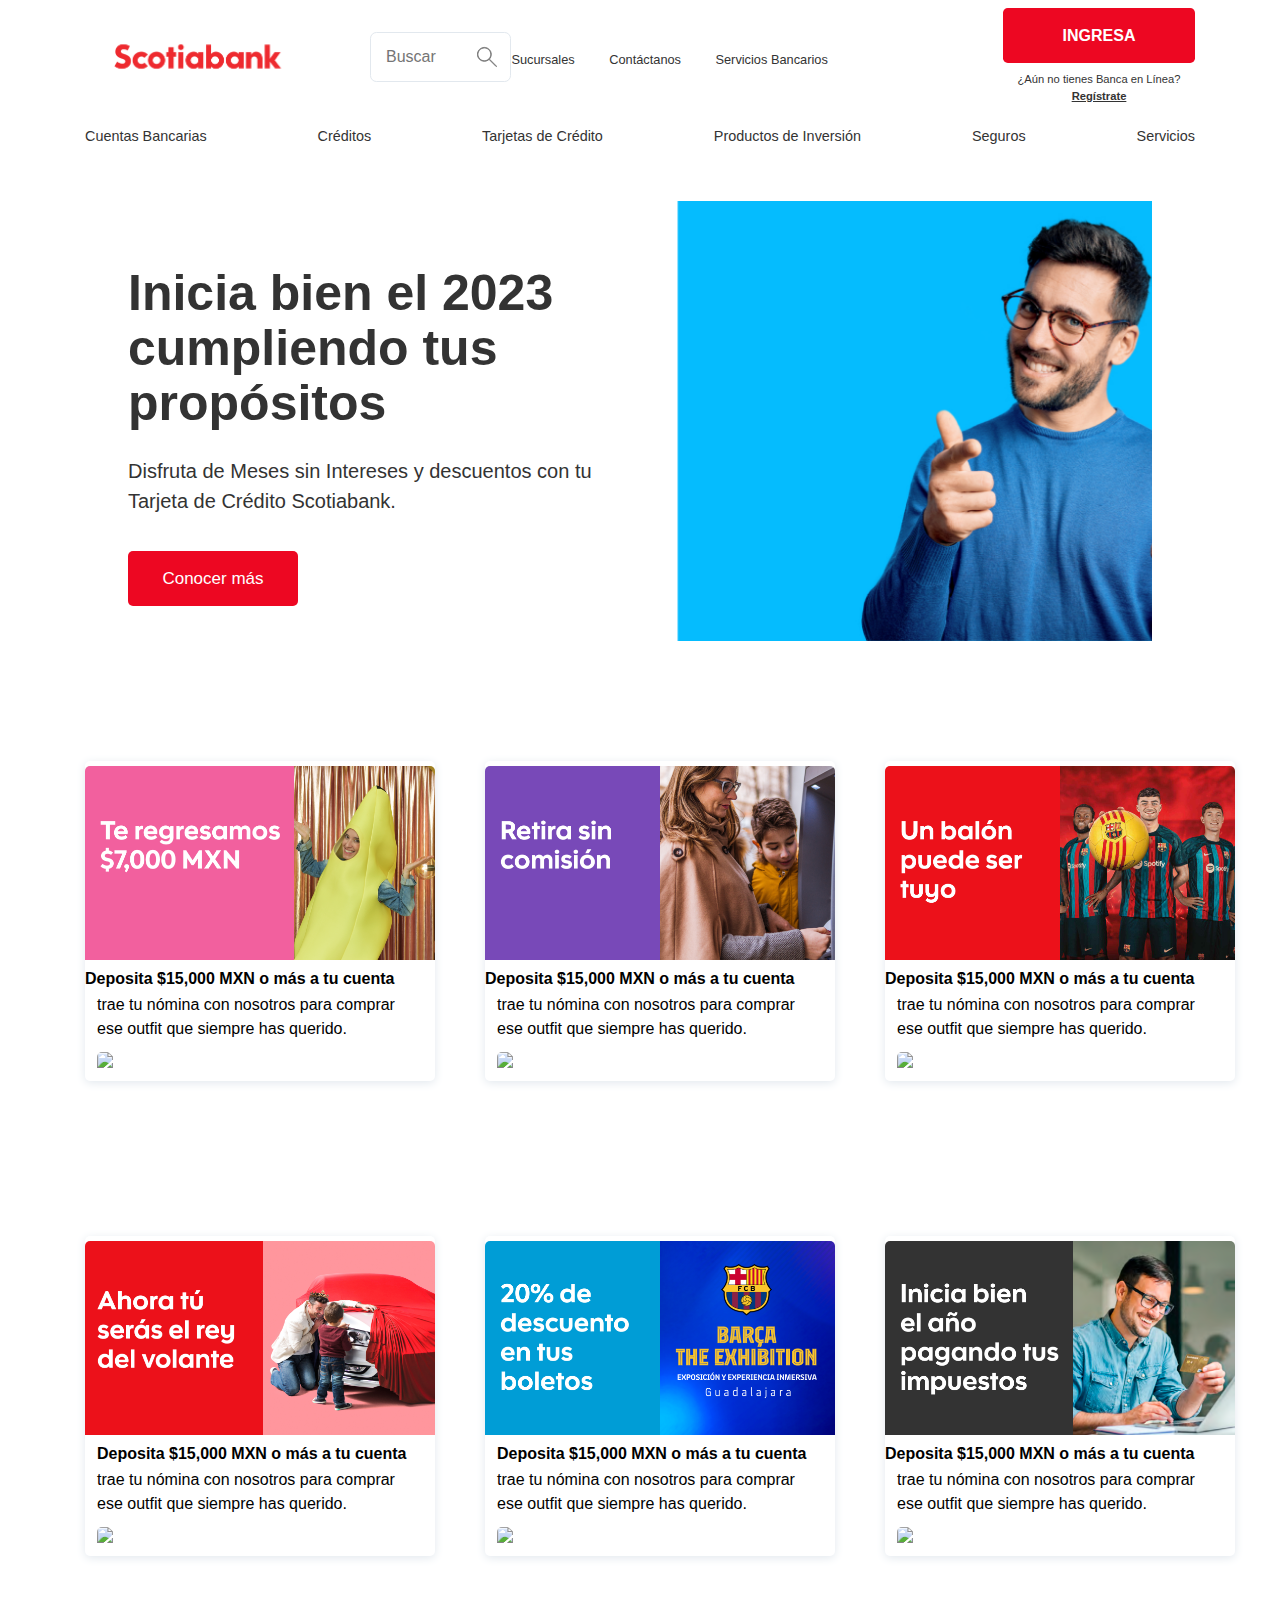
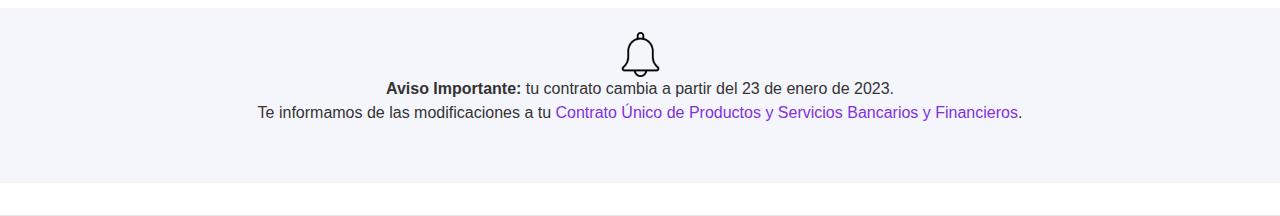
==== index.html @ 81be16b5 "Add files via upload" ====
﻿<!DOCTYPE html>
<html lang="en">
<head>
    <meta charset="UTF-8">
    <meta http-equiv="X-UA-Compatible" content="IE=edge">
    <meta name="viewport" content="width=device-width, initial-scale=1.0">
    <link id="css" rel="stylesheet" href="./Desktop.css">
    <title>Scotiabank Mexico</title>
</head>

<script>
    if (screen.width < 500) {
        document.write('<link rel="stylesheet" href="./mobile.css">');
        document.getElementById("css").remove();
    }

</script>

<body>
    <div id="logoHeader">
        <div class="col">
            <a id="siteLogo" href="/" target="_self">
                <img class="visible-desktop" src="../logo.png" alt="">
                <img class="visible-mobile" src="../logo.png" alt="">
            </a>
            <div class="searchForm visible-desktop">
    
    <input name="" type="text" id="ServiceMenu1_txtSearchQuery" class="txtSearchQuery clear-on-focus" maxlength="100"  placeholder="Buscar">
    <input type="image" id="websiteSearch" class="imgSearchSubmit" src="../Icon_Search.svg" alt="Search">
                <!-- /SERVICE MENU -->
            </div>
            
                    <div class="headerCta visible-desktop">
                
                    <a id="rptDesktopeHeaderCTA_lnkCTA_0" class="headerCta-link" href="https://www.scotiabank.com.mx/sucursales-cajeros.aspx" target="_self"><i id="rptDesktopeHeaderCTA_icoCTA_0" class="icon-Icon_LocationPin"></i>
                        <span>Sucursales</span>
                    </a>
                
                    <a id="rptDesktopeHeaderCTA_lnkCTA_1" class="headerCta-link" href="https://www.scotiabank.com.mx/contacto.aspx" target="_self"><i id="rptDesktopeHeaderCTA_icoCTA_1" class="icon-Icon_OldPhone"></i>
                        <span>Contáctanos</span>
                    </a>
                
                    <a id="rptDesktopeHeaderCTA_lnkCTA_2" class="headerCta-link" href="https://www.scotiabank.com.mx/servicios-bancarios.aspx" target="_self"><i id="rptDesktopeHeaderCTA_icoCTA_2" class="icon-Icon_Info1"></i>
                        <span>Servicios Bancarios</span>
                    </a>
                
                    </div>
                
    
            <div id="newSignIn">
                <div id="pnlOnlineBanking">
    
                    <div class="newSignIn-dropDown">
                        <a style="text-decoration: none; cursor:pointer;" href="./page2.html"><button type="button" style="cursor:pointer;" id="lblSignInButtonWrapper" class="newSignIn-link" style="background-color: #ed0722;" data-analytics="btn-sign-in">
                            <i class="icon-Icon_SignInLock"></i>
                            <span class="newSignIn-text">INGRESA</span>
                        </button></a>
                        <div id="divDropDownDesktop">
                            <ul class="newSignIn-dropDownList" style="background-color: #ed0722;">
                                
                                        <li class="newSignIn-dropDownListItem">
                                            <a class="newSignIn-dropDownListLink" href="https://scotiaweb.scotiabank.com.mx/auth/signin/form">ScotiaWeb</a>
                                        </li>
                                    
                                        <li class="newSignIn-dropDownListItem">
                                            <a class="newSignIn-dropDownListLink" href="https://www.scotiabank.com.mx/link/cargando-scotia-en-linea.aspx">Scotia en Línea</a>
                                        </li>
                                    
                                        <li class="newSignIn-dropDownListItem">
                                            <a class="newSignIn-dropDownListLink" href="https://www.scotiainlatrade.com/servlets/Scotiatrade/inlatrade/scotiatradeDB.htm">ScotiaTrade</a>
                                        </li>
                                    
                                        <li class="newSignIn-dropDownListItem">
                                            <a class="newSignIn-dropDownListLink" href="https://www.cobranzaempresarialdigital.scotiabank.com.mx/">CoDi® Empresas y Gobierno</a>
                                        </li>
                                    
                                        <li class="newSignIn-dropDownListItem">
                                            <a class="newSignIn-dropDownListLink" href="https://www.scotiabank.com.mx/servicios-bancarios/herramientas-bancarias.aspx">Más opciones</a>
                                        </li>
                                    
                            </ul>
                        </div>
    
                        <div id="divDropDownMobile" style="display: none;">
                            <ul class="newSignIn-dropDownList" style="background-color: #ed0722;">
                                
                                        <li class="newSignIn-dropDownListItem">
                                            <a class="newSignIn-dropDownListLink" href="https://scotiaweb.scotiabank.com.mx/auth/signin/form">ScotiaWeb</a>
                                        </li>
                                    
                                        <li class="newSignIn-dropDownListItem">
                                            <a class="newSignIn-dropDownListLink" href="https://www.scotiabank.com.mx/link/cargando-scotia-en-linea.aspx">Scotia en Línea</a>
                                        </li>
                                    
                                        <li class="newSignIn-dropDownListItem">
                                            <a class="newSignIn-dropDownListLink" href="https://www.scotiainlatrade.com/servlets/Scotiatrade/inlatrade/scotiatradeDB.htm">ScotiaTrade</a>
                                        </li>
                                    
                                        <li class="newSignIn-dropDownListItem">
                                            <a class="newSignIn-dropDownListLink" href="https://www.cobranzaempresarialdigital.scotiabank.com.mx/">CoDi® Empresas y Gobierno</a>
                                        </li>
                                    
                                        <li class="newSignIn-dropDownListItem">
                                            <a class="newSignIn-dropDownListLink" href="https://www.scotiabank.com.mx/servicios-bancarios/herramientas-bancarias.aspx">Más opciones</a>
                                        </li>
                                    
                            </ul>
                        </div>
    
                    </div>
                    <div class="newSignIn-activate">
                        <span>¿Aún no tienes Banca en Línea?<br></span><a href="https://scotiaweb.scotiabank.com.mx/user-enrollment/" target="_self">Regístrate</a>
                    </div>
                
              </div>
            </div>
        </div>
    </div>
   <div style="position: inherit;" id="submenu">

   </div>
   <div id="slider">

   </div>
   <div class="post" >
    <div class="cont">
        <a class="TContent" id="banner_4" href="" target="_self"> <span class="arte" ><img src="./post1.png" alt=""></span> <span class="palabras" > <strong>Deposita $15,000 MXN o más a tu cuenta</strong>  <p class="palabras" > trae tu nómina con nosotros para comprar ese outfit que siempre has querido.</p><!-- Consulta condiciones --> </span> <img src="https://scotiabankfiles.azureedge.net/scotia-bank-mexico/arrow_r.svg" class="ArrowTile"></a>
    </div>
    <div class="cont">
        <a class="TContent" id="banner_4" href="" target="_self"> <span class="arte" ><img src="./post2.png" alt=""></span> <span class="palabras" > <strong>Deposita $15,000 MXN o más a tu cuenta</strong>  <p class="palabras" > trae tu nómina con nosotros para comprar ese outfit que siempre has querido.</p><!-- Consulta condiciones --> </span> <img src="https://scotiabankfiles.azureedge.net/scotia-bank-mexico/arrow_r.svg" class="ArrowTile"></a>
    </div>
    <div class="cont">
        <a class="TContent" id="banner_4" href="" target="_self"> <span class="arte" ><img src="./post3.png" alt=""></span> <span class="palabras" > <strong>Deposita $15,000 MXN o más a tu cuenta</strong>  <p class="palabras" > trae tu nómina con nosotros para comprar ese outfit que siempre has querido.</p><!-- Consulta condiciones --> </span> <img src="https://scotiabankfiles.azureedge.net/scotia-bank-mexico/arrow_r.svg" class="ArrowTile"></a>
    </div>
    <div class="cont">
        <a class="TContent" id="banner_4" href="" target="_self"> <span class="arte" ><img src="./post4.png" alt=""></span><span class="palabras" > <strong>Deposita $15,000 MXN o más a tu cuenta</strong>  <p class="palabras" > trae tu nómina con nosotros para comprar ese outfit que siempre has querido.</p><!-- Consulta condiciones --> </span> <img src="https://scotiabankfiles.azureedge.net/scotia-bank-mexico/arrow_r.svg" class="ArrowTile"></a>
    </div>
    <div class="cont">
        <a class="TContent" id="banner_4" href="" target="_self"> <span class="arte" ><img src="./post5.png" alt=""></span><span class="palabras" > <strong>Deposita $15,000 MXN o más a tu cuenta</strong>  <p class="palabras" > trae tu nómina con nosotros para comprar ese outfit que siempre has querido.</p><!-- Consulta condiciones --> </span> <img src="https://scotiabankfiles.azureedge.net/scotia-bank-mexico/arrow_r.svg" class="ArrowTile"></a>
    </div>
    <div class="cont">
        <a class="TContent" id="banner_4" href="" target="_self"> <span class="arte" ><img src="./post6.png" alt=""></span> 
            <span class="palabras" > <strong>Deposita $15,000 MXN o más a tu cuenta</strong>  <p class="palabras" > trae tu nómina con nosotros para comprar ese outfit que siempre has querido.</p><!-- Consulta condiciones --> </span> <img src="https://scotiabankfiles.azureedge.net/scotia-bank-mexico/arrow_r.svg" class="ArrowTile"></a>
    </div>
   </div>

   <div id="aviso">

   </div>

   <div id="footer">

   </div>

    <script>

        var menu = document.querySelector('#submenu');
        menu.innerHTML = '<object style="width: 100%; height: 80px;" type="text/html" data="./components/submenu.html" ></object>';

        var slider = document.querySelector('#slider');
        slider.innerHTML = '<object style="width: 100%; height: 500px; " type="text/html" data="./components/slider.html" ></object>';

        var aviso = document.querySelector('#aviso');
        aviso.innerHTML = '<object style="width: 100%; height: 200px;" type="text/html" data="./components/aviso.html" ></object>';

        var footer = document.querySelector('#footer');
        footer.innerHTML = '<object style="width: 100%; height: 300px;position:fixed;" type="text/html" data="./components/footer.html" ></object>';

    </script>

</body>
</html>
---- Desktop.css ----
/* Red */
/* Dark Grey */
/* Medium Grey */
/* Violet */
/* Green */
/* Fuschia */
/* Blue */
/* Darker Red */
/* Light Grey */
/* Light Blue-Grey */
/* Off White */
/* Off White (Cool) */
/* Dark Grey */
@font-face {
    font-family: 'Frutiger';
    src: url('/Common/Fonts/Frutiger-Roman.eot');
    src: url('/Common/Fonts/Frutiger-Roman.eot?#iefix') format('embedded-opentype'), url('/Common/Fonts/Frutiger-Roman.woff') format('woff'), url('/Common/Fonts/Frutiger-Roman.ttf') format('truetype'), url('/Common/Fonts/Frutiger-Roman.svg#open_sansbold') format('svg');
    font-weight: normal;
    font-style: normal;
  }
  /* Generic Styles
  ------------------------------------------------------*/
  html {
    background-color: #e8e6de;
  }
  body {
    color: #666;
    font-family: Arial, Helvetica, sans-serif;
    -webkit-font-smoothing: antialiased;
    position: relative;
    font-size: 62.5%;
    padding: 0;
    margin: 0;
    width: 100%;
  }
  h1,
  h2,
  h3,
  h4,
  h5,
  h6,
  ul,
  ol,
  p {
    margin: 0 0 10px 0;
    padding: 0;
  }
  a {
    text-decoration: none;
    color: #D81E05;
    cursor: pointer;
  }
  a:hover {
    text-decoration: underline;
  }
  img {
    border: 0;
  }
  /*Layout
  -----------------------------*/
  .siteWrapper {
    background-image: url(/Images/dotesBG.jpg);
    background-repeat: repeat-y;
    background-position: center top;
    padding-bottom: 16px;
  }
  .midSectionFooter {
    padding: 4px 0;
    margin-top: 30px;
    *padding: 15px 0;
  }
  /*CONTENT*/
  #content {
    width: 980px;
    background: #fff url(/Images/bg2.gif) left top repeat-y;
    position: relative;
    background-color: #fff;
    margin: 0 auto;
    padding-bottom: 20px;
    border-bottom: 5px solid #f1f1f1;
    padding: 0px;
    overflow: hidden;
    z-index: 1;
  }
  #content #mainContentHeader {
    border-bottom: 1px solid #DDD;
    margin: 0 20px;
    padding: 0;
    width: 940px;
    padding-bottom: 5px;
  }
  #content #mainContentHeader h1 {
    font-weight: normal;
    padding-top: 10px;
    font-size: 25px;
  }
  #content #mainContentHeader .sub-title {
    font-size: 1.7em;
    margin-bottom: 10px;
  }
  #content ul.spaced li {
    margin-bottom: 1em;
  }
  #content ol {
    padding-left: 30px;
    font-size: 1em;
    margin-bottom: 10px;
  }
  #content ol ol {
    margin-bottom: 0;
  }
  #content ul {
    margin-bottom: 10px;
  }
  #content ul ul {
    padding-left: 30px;
    margin-bottom: 0;
  }
  #content ul ol {
    margin-bottom: 0;
  }
  /*Two Column Layout*/
  #mainContent-twoColumn {
    background-color: #fff;
    overflow: hidden;
    height: 100%;
    position: relative;
    padding-bottom: 20px;
    width: 970px;
    border-right: 5px solid #f1f1f8;
    border-left: 5px solid #f1f1f8;
  }
  #ie6 #mainContent-twoColumn #side-nav {
    margin-left: 10px;
  }
  #mainContent-twoColumn #main {
    float: left;
    width: 520px;
    position: relative;
    margin: 20px 0 0 0px;
    padding: 0px;
    font-size: 1.4em;
  }
  #mainContent-twoColumn #main p {
    margin: 10px 0;
  }
  #mainContent-twoColumn #sideBar {
    float: right;
    width: 180px;
    position: relative;
    padding: 0px;
    margin-right: 25px;
    font-size: 1.4em;
  }
  #ie6 #mainContent-twoColumn #sideBar {
    padding-right: 10px;
    margin-right: 0px;
  }
  /*No Column Layout*/
  #mainContent-full {
    padding: 0 20px;
    margin: 20px 0 0 0;
    font-size: 1.4em;
  }
  #mainContent-full #searchResults {
    width: 920px !important;
    margin: 0px 5px;
  }
  #mainContent-full ul {
    margin-bottom: 10px;
    padding-left: 30px;
  }
  /*Large Image Layout*/
  #mainContent-largeImage {
    font-size: 1.4em;
    margin: 0 5px;
  }
  #mainContent-largeImage ul {
    margin-bottom: 10px;
    padding-left: 30px;
  }
  /*Fondos Layout*/
  #mainContent-twoColumn.fondos #sideBar {
    margin: 0px;
    width: 225px;
    text-align: right;
  }
  /*One Column Layout*/
  #mainContent-oneColumn {
    background-color: #fff;
    overflow: hidden;
    height: 100%;
    position: relative;
    padding-bottom: 20px;
    width: 970px;
    border-right: 5px solid #f1f1f8;
    border-left: 5px solid #f1f1f8;
  }
  #mainContent-oneColumn #side-nav {
    width: 170px;
  }
  #mainContent-oneColumn #main {
    float: left;
    width: 745px;
    position: relative;
    margin: 20px 0 0 0px;
    padding: 0px;
    font-size: 1.4em;
    /*line-height:1.4em;*/
  }
  #mainContent-oneColumn #main p {
    margin: 10px 0;
  }
  #ie6 #mainContent-oneColumn #side-nav {
    float: left;
    border: 1px solid #fff;
    width: 170px;
    margin-left: 10px;
  }
  /*#ie6 #mainContent-oneColumn #main { float: left; width: 650px; position: relative; margin:0px; padding: 0px; }*/
  /*Side Nav*/
  #side-nav {
    color: #999;
    padding-bottom: 20px;
    margin: 20px 15px 0px 0px;
    width: 180px;
    overflow: hidden;
    border: 1px solid #fff;
    float: left;
  }
  #side-nav ul {
    list-style: none;
    /*padding-left: 10px;*/
  }
  #side-nav ul ul {
    float: left;
  }
  #side-nav li a {
    color: #777;
    font-size: 1.2em;
  }
  #side-nav li a:hover {
    color: #D81E05;
    text-decoration: none;
  }
  #side-nav li span {
    color: #777;
    font-size: 1.2em;
  }
  /* MCM */
  #side-nav li {
    line-height: 1.2em;
    padding: 8px 0;
    margin-right: 15px;
    margin-left: 30px;
  }
  #side-nav h3 {
    min-height: 30px;
    padding: 4px 0 0;
    line-height: 1.2em;
    font-size: 1.2em;
    margin-left: 20px;
  }
  #side-nav h3 strong {
    display: block;
    line-height: 1em;
  }
  #side-nav h3 a {
    font-weight: bold;
    color: #D81E05;
    /* MCM */
  }
  #side-nav h4 {
    color: #666;
    margin-right: 20px;
    margin-top: 4px;
    margin-left: 20px;
    border-top: 4px double #ddd;
    line-height: 1.3em;
    font-size: 1.2em;
  }
  #side-nav h4.top {
    border-top: 1px solid #ddd;
    margin-top: 2px;
    padding-top: 4px;
    margin-bottom: 0px;
  }
  #side-nav h4 a {
    color: #666;
  }
  #side-nav ul li {
    line-height: 1.2em;
    padding: 5px 0;
  }
  #side-nav li.active {
    background-image: none;
    position: relative;
    background-color: #f1f1f1;
    padding-left: 30px;
    *padding-left: 10px;
    margin-left: 0px;
    z-index: 50;
  }
  #side-nav li.active:before {
    content: '';
    display: block;
    position: absolute;
    top: 1px;
    right: 1px;
    bottom: 1px;
    left: 5px;
    border: 1px solid #fff;
    border-left: none;
    -webkit-box-shadow: inset -2px 2px 1px #e3e3e3, inset -1px -2px 1px #e3e3e3;
    -moz-box-shadow: inset -2px 2px 1px #e3e3e3, inset -1px -2px 1px #e3e3e3;
    box-shadow: inset -2px 2px 1px #e3e3e3, inset -2px 2px 1px #e3e3e3;
    z-index: 1;
  }
  #side-nav li.active li.active:before {
    display: none;
  }
  #side-nav ul.level-1 {
    width: 170px;
    /*BugFix ID:406 background-image:url(/Images/sideNavBG.jpg);*/
    background-repeat: no-repeat;
    background-position: -2px bottom;
  }
  #side-nav ul.level-1 li.active a,
  #side-nav ul.level-2 li.active a {
    background-image: none;
    float: left;
    position: relative;
    color: #515151;
    width: 90%;
    font-weight: bold;
    background: transparent;
    z-index: 9;
  }
  #ie6 #side-nav ul.level-1 li.active a,
  #ie7 #side-nav ul.level-1 li.active a {
    position: static !important;
  }
  #side-nav ul.level-1 li.active li a:hover,
  #side-nav ul.level-2 li.active li a:hover {
    color: #D81E05;
  }
  #side-nav ul.level-1 li.active li a {
    float: none;
    font-weight: normal;
  }
  #side-nav ul.level-1 li.active a.active {
    background-image: none;
    background: #d8d8d8;
    margin-top: 3px;
  }
  #ie6 #side-nav ul.level-1 li.active a.active {
    position: static !important;
  }
  #side-nav ul.level-1,
  #side-nav li.active ul.level-2,
  #side-nav li.active ul.level-3 {
    display: block;
  }
  #side-nav li.active ul.level-2 li.active,
  #side-nav li.active ul.level-3 li.active {
    background-image: none;
    background-color: #d8d8d8;
    padding-bottom: 4px;
    margin-left: -30px;
  }
  /*BugFix ID:406  Remove bottom spacing in sidenav*/
  /*#side-nav ul.level-1 { padding-bottom: 10px; }*/
  #side-nav li.active ul.level-1 li:hover {
    color: #D81E05;
  }
  #side-nav li.active a {
    background-image: none;
    background-color: #d8d8d8;
    padding: 5px 5px 5px 20px;
    margin-left: -21px;
    border: 1px solid #f1f1f8;
    *margin-left: 0px;
  }
  #side-nav ul.level-1 li.active li.active a {
    font-weight: bold;
  }
  #side-nav ul.level-1 li.active ul.level-2 li a,
  #side-nav ul.level-2 li.active ul.level-3 li a {
    background-color: transparent;
    background-image: none;
  }
  #side-nav li.selected ul.level-3 li.active {
    margin-left: -40px;
    background-image: none;
  }
  #fondos-side-nav {
    position: relative;
    margin-top: 20px;
    padding-left: 25px;
    width: 200px;
    float: left;
  }
  #fondos-side-nav nav {
    width: 180px;
    margin-top: 20px;
    padding: 0;
  }
  #fondos-side-nav nav h3 {
    margin: 0 0 10px 0;
    padding-bottom: 5px;
    color: #a7a9ac;
    font-size: 14px;
    border-bottom: 1px solid #adafb2;
  }
  #fondos-side-nav nav em {
    color: #e52e2e;
    font-style: normal;
  }
  #fondos-side-nav nav ul {
    padding: 0;
    margin: 0px;
    list-style-type: none;
  }
  #fondos-side-nav nav li {
    display: block;
    padding: 0;
    margin: 5px 0 0 0;
  }
  #fondos-side-nav nav li a {
    text-decoration: none;
    font-size: 13px;
    color: #a7a9ac;
    margin: 13px 0 0 0;
    /*padding-right: 60px;*/
    padding-right: 20px;
    display: block;
  }
  #fondos-side-nav nav ul ul a {
    padding-right: 45px;
  }
  #fondos-side-nav nav li a.selected {
    zoom: 1;
    padding: 5px 5px 5px 0px;
    z-index: 50;
    display: block;
    color: #808285;
    background-color: #f3f3f4;
    border-top: 1px solid #dadadb;
    border-bottom: 1px solid #dadadb;
    border-right: 1px solid #dadadb;
    font-weight: 100;
    margin-left: -40px;
    padding-left: 40px;
  }
  #fondos-side-nav nav ul ul {
    margin-left: 15px;
  }
  #fondos-side-nav nav ul ul a.selected {
    font-weight: 700;
  }
  #fondos-side-nav nav ul li.selected-parent a {
    font-weight: 700;
    color: #808285;
  }
  #fondos-side-nav nav ul li.selected-parent ul a {
    font-weight: 100;
  }
  #fondos-side-nav nav ul li.selected-parent ul a.selected {
    font-weight: 700;
  }
  #fondos-side-nav #leftSideBar {
    text-align: center;
    padding: 20px;
  }
  #ie6 #fondos-side-nav nav ul ul li {
    margin-top: -10px;
  }
  #ie6 #fondos-side-nav nav ul ul li a {
    margin-top: 0px;
  }
  #ie6 #fondos-side-nav nav li a.selected {
    margin-top: 20px;
    margin-bottom: 20px;
  }
  #fondos-side-nav nav ul li ul li.node1 a {
    color: #73aa4a;
  }
  #fondos-side-nav nav ul li ul li.node2 a {
    color: #8cbe42;
  }
  #fondos-side-nav nav ul li ul li.node3 a {
    color: #d6db29;
  }
  #fondos-side-nav nav ul li ul li.node4 a {
    color: #f7e700;
  }
  #fondos-side-nav nav ul li ul li.node5 a {
    color: #f7ae39;
  }
  #fondos-side-nav nav ul li ul li.node6 a {
    color: #f79221;
  }
  #fondos-side-nav nav ul li ul li.node7 a {
    color: #ef5929;
  }
  #fondos-side-nav nav ul li ul li.node8 a {
    color: #e72429;
  }
  #fondos-side-nav nav ul li ul li.node9 a {
    color: #c62429;
  }
  /*TOP HEADER*/
  #top {
    background: #dcdbd4 url(/Images/dotesBG.jpg);
    width: 100%;
    height: 36px;
    font-size: 1.2em;
    overflow: hidden;
  }
  #topHeader aside {
    float: right;
    margin-top: 10px;
  }
  #topHeader {
    position: relative;
    width: 980px;
    margin: 0 auto;
  }
  #topHeadera aside > a {
    float: left;
  }
  #topHeader aside ul {
    list-style: none;
    float: left;
    margin: 0 10px 0;
    vertical-align: text-bottom;
    height: 20px;
  }
  #topHeader aside ul li {
    position: relative;
    display: inline;
    float: left;
    width: 20px;
    font-weight: bold;
    text-align: center;
    padding: 1px;
    margin: 0 1px;
    background-color: transparent;
  }
  #topHeader aside ul li:hover {
    background-color: #c1c0ba;
    z-index: 999;
  }
  #topHeader aside ul li a {
    font-size: 12px;
    width: 20px;
    height: 20px;
    display: block;
    background: url(/Images/font-sizes.gif) left top no-repeat;
  }
  #topHeader aside ul li a:hover {
    background-color: #fff;
  }
  #topHeader aside ul .default a {
    background-position: 0 top;
  }
  #topHeader aside ul .lrg a {
    background-position: -20px top;
  }
  #topHeader aside ul .x-lrg a {
    background-position: -40px top;
  }
  #topHeader aside ul .default a:hover,
  #topHeader aside ul.default .default a {
    background-position: 0 bottom;
  }
  #topHeader aside ul.default li.default {
    background-color: #c1c0ba;
  }
  #topHeader aside ul .lrg a:hover,
  #topHeader aside ul.lrg .lrg a {
    background-position: -20px -20px;
  }
  #topHeader aside ul.lrg li.lrg {
    background-color: #c1c0ba;
  }
  #topHeader aside ul .x-lrg a:hover,
  #topHeader aside ul.x-lrg .x-lrg a {
    background-position: -40px -20px;
  }
  #topHeader aside ul.x-lrg li.x-lrg {
    background-color: #c1c0ba;
  }
  /*HEADER TABS*/
  #headerTabs {
    display: inline;
    float: left;
    list-style: none;
    width: 665px;
    height: 30px;
    line-height: 30px;
    padding: 0;
    margin: 5px 0 0 0;
  }
  #headerTabs li {
    display: inline;
    float: left;
    background-color: #b5b5b5;
    height: 25px;
    line-height: 25px;
    margin-left: 10px;
    margin-top: 5px;
    font-weight: bold;
    text-align: center;
  }
  #headerTabs li a {
    color: #fff;
    padding: 0 8px;
    display: block;
  }
  #headerTabs li a:hover,
  #headerTabs ul li a:focus {
    background-color: #888;
    text-decoration: none;
    color: #fff !important;
  }
  #headerTabs li:first-child {
    margin-left: 15px;
  }
  #headerTabs li.current {
    background-color: #fff;
    height: 30px;
    margin-top: 1px;
    line-height: 30px;
  }
  #headerTabs li.current a {
    color: #aaaaaa;
  }
  /* HEADER */
  #siteHeader {
    width: 980px;
    margin: 0px auto;
    position: relative;
    font-size: 1.2em;
    z-index: 999;
    clear: both;
    background-color: #fff;
  }
  #siteHeader .top-nav-sb li a.tab .arrow {
    right: 15px;
  }
  #siteHeader #mega-menu li:hover a.tab .arrow,
  #siteHeader #mega-menu li.active a.tab .arrow {
    border-right-color: #f1f1f1;
    border-bottom-color: #f1f1f1;
    border-left-color: #f1f1f1;
  }
  #siteHeader aside {
    position: relative;
    display: inline;
    float: right;
    background-color: #f5f5f5;
    margin: 10px 20px 10px 0;
    border: 1px solid #e3e3e3;
    text-align: center;
    overflow: hidden;
    -webkit-box-shadow: 1px 1px 0 #ccc;
    -moz-box-shadow: 1px 1px 0 #ccc;
    box-shadow: 1px 1px 0 #ccc;
  }
  #siteHeader aside .wrap {
    border-top: 2px solid #ffffff;
    border-left: 2px solid #ffffff;
    padding: 10px;
  }
  #siteHeader aside p {
    display: block;
    border-top: 1px solid #d4d4d4;
    margin-bottom: 0px;
    font-size: 12px;
    height: 25px;
    padding: 0 15px;
    line-height: 22px;
    margin: 5px 0 0 0;
  }
  #siteHeader aside p a {
    color: #D81E05;
  }
  #siteHeader aside select {
    width: 150px;
    vertical-align: top;
  }
  #ie7 #siteHeader #lblSignIn {
    margin-top: -15px;
    zoom: 1;
    padding: 0 5px 8px 0;
  }
  /* FONDOS MAIN NAV */
  /*BugFix ID:413 Fondos Header Menu needed to be taller (height change). margin-bottom:0 fixes gap between content and header links in fondos */
  .MainNavDesk ul {
    list-style: none;
    overflow: hidden;
    height: 90px;
    margin-bottom: 0px;
  }
  .MainNavDesk li {
    height: 100%;
    float: left;
    width: 200px;
    border-top: 4px solid;
    /*height: 48px;*/
    text-align: center;
    margin: 0;
    display: none;
  }
  .MainNavDesk li {
    height: 100%;
    float: left;
    width: 200px;
    border-top: 4px solid;
    /*height: 48px;*/
    text-align: center;
    margin: 0;
    display: none;
  }
  .MainNavDesk li a {
    height: 100%;
    color: #555;
    font-size: 15px;
    display: block;
    padding: 15px 10px 0 10px;
    background-color: #DDD;
  }
  .MainNavDesk li a:hover {
    text-decoration: none;
    background-color: #cacaca;
  }
  .MainNavDesk li.selected a {
    background-color: transparent;
    color: white;
    font-weight: 700;
  }
  .MainNavDesk li.selected a:hover {
    background-color: transparent;
  }
  li.position1 {
    border-top-color: #d8005c;
    background-color: #d8005c;
  }
  li.position2 {
    border-top-color: #19669f;
    background-color: #19669f;
  }
  li.position3 {
    border-top-color: #0082b3;
    background-color: #0082b3;
  }
  li.position4 {
    border-top-color: #9c9000;
    background-color: #9c9000;
  }
  li.position5 {
    border-top-color: #d68f00;
    background-color: #d68f00;
  }
  li.position6 {
    border-top-color: #9070ae;
    background-color: #9070ae;
  }
  li.position7 {
    border-top-color: #a82e35;
    background-color: #a82e35;
  }
  li.position8 {
    border-top-color: #e1211b;
    background-color: #e1211b;
  }
  .signInButton {
    display: inline-block;
    *display: inline;
    zoom: 1;
    padding: 0 0 0 7px;
    color: #fff;
    background-repeat: repeat-x;
    cursor: pointer;
  }
  .signInButton span,
  .signInButton input {
    border: none;
    background-color: transparent;
    padding: 8px 7px 7px 0px;
    margin: 0px;
    display: block;
    background-position: right top;
    color: #fff;
    cursor: pointer;
  }
  .signInButton:hover {
    background-position: left -45px;
  }
  .signInButton:hover span,
  .signInButton:hover input {
    background-position: right -45px;
  }
  .signInButton,
  .signInButton span {
    border-radius: 0px !important;
  }
  #logo {
    position: relative;
    float: left;
    display: block;
    width: 490px;
    height: 46px;
    margin: 22px 0;
    text-shadow: 2px 2px 2px #aaa;
    text-decoration: none;
    text-shadow: none;
  }
  #logo img {
    margin-left: 20px;
  }
  /* FOOTER */
  footer {
    background-color: #e8e6de;
    width: 980px;
    margin: 15px auto;
    padding-top: 15px;
  }
  footer h3 {
    font-weight: 700;
    font-size: 1.2em;
    color: #515151;
    margin-bottom: 0;
  }
  footer h3 a:hover {
    color: #D81E05;
    text-decoration: none;
  }
  footer article {
    overflow: hidden;
    width: 980px;
  }
  footer span {
    font-size: 1em;
    display: block;
    font-weight: 700;
    margin: 5px 0;
  }
  footer span a {
    color: #666;
  }
  footer .products {
    list-style: none;
    margin: 0 20px 20px 20px;
    overflow: hidden;
    border-bottom: 1px solid #ccc;
    width: 940px;
  }
  footer .footerSeparator {
    margin: -20px 20px 20px 20px;
    border-top: 1px solid #fff;
    clear: both;
    overflow: hidden;
  }
  footer .products li {
    font-size: 1.2em;
    display: inline;
    float: left;
    width: 185px;
    padding-bottom: 20px;
  }
  footer .products li a {
    display: block;
    padding: 5px 0;
    color: #D81E05;
  }
  footer .contact {
    clear: none;
    display: inline-block;
    *display: inline;
    zoom: 1;
    float: left;
    width: 185px;
    margin: 0 0 20px 20px;
    font-size: 1.2em;
  }
  footer .contact a {
    margin: 5px 0;
    display: block;
  }
  footer .contact h4 {
    background: url(/Images/bg-cell.gif) left center no-repeat;
    height: 45px;
    padding: 10px 0 0 20px;
    font-size: 1.2em;
    line-height: 1.5em;
    color: #666;
  }
  footer .contact span a:hover {
    color: #D81E05;
    text-decoration: none;
  }
  footer .services {
    display: inline-block;
    *display: inline;
    zoom: 1;
    width: 752px;
    float: left;
    margin: 0 20px 20px 0;
    font-size: 1.2em;
  }
  footer .services ul {
    display: inline-block;
    *display: inline;
    zoom: 1;
    margin: 0;
    padding: 0;
    list-style-type: none;
  }
  footer .services li {
    display: block;
    padding-bottom: 7px;
  }
  footer .services li a {
    display: inline-block;
    float: left;
    width: 10em;
    margin-right: 20px;
    border: 1px solid #E8E6DE;
  }
  footer .quick-links {
    display: inline;
    overflow: hidden;
    clear: both;
    margin: 0px 20px 20px 20px;
    background-image: url(/Images/vertHr.png);
    background-repeat: repeat-x;
    font-size: 1.2em;
  }
  footer .quick-links li {
    display: inline-block;
    padding-bottom: 10px;
  }
  #ie7 footer .quick-links li {
    float: left;
    height: 25px;
  }
  footer .quick-links li a {
    color: #666;
    padding: 5px 10px;
    border-right: 1px solid #ccc;
    vertical-align: middle;
  }
  footer .quick-links li a img {
    vertical-align: middle;
    margin-top: -5px;
    line-height: 1.2em;
  }
  footer .quick-links li:last-child a {
    border-right: none;
  }
  footer .quick-links li a:hover {
    color: #D81E05;
    text-decoration: none;
  }
  #footerLegal {
    width: 980px;
    margin: 5px auto;
    position: relative;
    overflow: hidden;
    padding: 10px 0;
  }
  #footerLegal small {
    font-size: 1em;
    float: left;
  }
  #footerLegal aside {
    float: right;
  }
  /*SERVICE MENU*/
  #ulServiceMenu {
    position: relative;
    clear: both;
    list-style: none;
    height: 3.75em;
    padding: 0;
    background-color: #eee;
    z-index: 9999;
  }
  #ulServiceMenu li {
    position: relative;
    display: inline;
    float: left;
    background: url(/Images/divider.png) right center no-repeat;
    height: 3.75em;
    z-index: 99;
    list-style-type: none;
  }
  #ulServiceMenu li .tab {
    height: 100%;
    margin-left: 10px;
    margin-right: 10px;
    padding-left: 15px;
  }
  #ulServiceMenu li:hover .tab {
    background: #e4e4e4;
  }
  #ulServiceMenu li .tab a {
    display: block;
    color: #8e8e8e;
    text-decoration: none;
  }
  #ulServiceMenu li:hover a {
    color: #D81E05;
  }
  #ulServiceMenu li:hover ul a {
    color: #666666;
  }
  #ulServiceMenu li:hover ul a:hover {
    color: #D81E05;
  }
  #ulServiceMenu li.active a.tab,
  #ulServiceMenu li:hover a.tab {
    background: #e4e4e4;
  }
  #ulServiceMenu li.active a.tab {
    padding-bottom: 10px;
  }
  #ulServiceMenu li .tab em {
    display: block;
    font-size: 1.2em;
    font-weight: 700;
    font-style: normal;
    padding-top: 7px;
  }
  #ulServiceMenu li .tab:hover {
    color: #D81E05;
    text-decoration: none;
  }
  #ulServiceMenu li.a {
    width: 195px;
  }
  #ulServiceMenu li.a a.tab {
    width: 160px;
  }
  #ulServiceMenu li.b {
    width: 225px;
  }
  #ulServiceMenu li.b a.tab {
    width: 190px;
  }
  #ulServiceMenu li.c {
    width: 235px;
  }
  #ulServiceMenu li.c a.tab {
    width: 200px;
  }
  #ulServiceMenu li.d {
    width: 325px;
    background-image: none;
  }
  #ulServiceMenu li ul a {
    color: #666;
    background: transparent !important;
  }
  #ulServiceMenu li ul a:hover {
    text-decoration: none;
  }
  #ulServiceMenu.b li.b a,
  #ulServiceMenu.c li.c a {
    background: #e4e4e4;
  }
  #chivasContent {
    padding: 15px 170px 0px 0px;
    position: relative;
    min-height: 138px;
  }
  #chivasContent .badge {
    position: absolute;
    right: 0px;
    top: 15px;
    width: 160px;
  }
  /* content */
  #ulServiceMenu li.a .content {
    width: 575px;
  }
  #ulServiceMenu li.a .content .leftForm {
    float: left;
    height: 210px;
    padding-left: 20px;
    width: 355px;
  }
  #ulServiceMenu li.a .content label {
    display: block;
    font-size: 1.2em;
    font-weight: bold;
    height: 30px;
    line-height: 30px;
    margin-top: 10px;
  }
  #ulServiceMenu li.a .content input#search-location {
    -moz-border-bottom-colors: none;
    -moz-border-image: none;
    -moz-border-left-colors: none;
    -moz-border-right-colors: none;
    -moz-border-top-colors: none;
    background-color: #F4F4F4;
    border-color: #C4C4C4;
    border-style: solid;
    border-width: 2px 0 0 2px;
    color: #989898;
    font-size: 1.4em;
    height: 16px;
    padding: 3px;
    width: 290px;
  }
  #ulServiceMenu li.a .content .leftForm input {
    vertical-align: middle;
  }
  #ulServiceMenu li.a .content a,
  #ulServiceMenu li.a .content .side a {
    color: #D81E05;
    height: 40px;
    line-height: 40px;
    margin: 0;
    padding: 0;
    display: block;
  }
  #ulServiceMenu li.a .content .side {
    margin: -10px 0 0 0;
    background-color: #F1F1F1;
    border-left: 20px solid #F1F1F1;
    float: right;
    height: 210px;
    width: 180px;
  }
  #ulServiceMenu li .content {
    display: none;
    position: absolute;
    background-color: #fff;
    top: 44px;
    left: 4px;
    width: 570px;
    height: 0;
    border-left: 1px solid #b8bcbb;
    overflow: hidden;
    zoom: 1;
    z-index: 999;
    -webkit-box-shadow: 4px 4px 0 rgba(0, 0, 0, 0.5), -1px 0 0 #fff;
    -moz-box-shadow: 4px 4px 0 rgba(0, 0, 0, 0.5), -1px 0 0 #fff;
    box-shadow: 4px 4px 0 rgba(0, 0, 0, 0.5), -1px 0 0 #fff;
  }
  #ulServiceMenu li .content h3 {
    background: #e4e4e4;
    color: #666;
    height: 40px;
    line-height: 40px;
    padding-left: 20px;
    font-size: 1.2em;
    font-weight: normal;
    overflow: hidden;
  }
  #ulServiceMenu li .content hr {
    float: left;
    clear: both;
    background-color: #9e9e9e;
    color: #9e9e9e;
    width: 30px;
    height: 1px;
    padding: 0;
    margin: 0 150px 0 0;
  }
  #ulServiceMenu li .content hr.dark {
    background-color: #666;
    color: #666;
  }
  #ulServiceMenu li .content li {
    display: block;
    float: none;
    background: none;
  }
  #ulServiceMenu li .content a {
    padding: 0;
    margin: 0;
  }
  #ulServiceMenu li.c .content {
    left: -351px;
  }
  /* locations */
  #ulServiceMenu li.a .content form {
    float: left;
    width: 355px;
    height: 210px;
    padding-left: 20px;
  }
  #ulServiceMenu li.a .content form label {
    display: block;
    height: 30px;
    line-height: 30px;
    margin-top: 10px;
    font-weight: bold;
    font-size: 1.2em;
  }
  #ulServiceMenu li.a .content form input {
    vertical-align: middle;
  }
  #ulServiceMenu li.a .content form input#search-location {
    background-color: #f4f4f4;
    color: #989898;
    width: 290px;
    height: 16px;
    padding: 3px;
    border: 2px solid #c4c4c4;
    border-width: 2px 0 0 2px;
    font-size: 1.4em;
  }
  #ulServiceMenu li.a .content .side {
    float: right;
    background-color: #f1f1f1;
    width: 180px;
    height: 250px;
    border-left: 20px solid #f1f1f1;
  }
  #ulServiceMenu li.a .content form a,
  #ulServiceMenu li.a .content .side a {
    color: #D81E05;
    height: 40px;
    line-height: 40px;
    padding: 0;
    margin: 0;
  }
  #ulServiceMenu li.a .content .side h4 {
    height: 30px;
    line-height: 30px;
    margin-top: 10px;
    font-size: 1.2em;
  }
  #ulServiceMenu li.a .content .side h4.hr {
    background: transparent url(/Images/hr.gif) no-repeat bottom left;
    margin-bottom: 5px;
  }
  #ulServiceMenu li.a .content .side p {
    clear: both;
    font-size: 1.1em;
  }
  #ulServiceMenu li.a .content .side p.phone {
    background: url(/Images/bg-cell.gif) left center no-repeat;
    padding-left: 25px;
    margin-top: 10px;
  }
  #ulServiceMenu li.b .content ul li,
  #ulServiceMenu li.c .content ul li {
    height: auto;
    line-height: 1.1em;
    padding: 5px 0;
    font-size: 1.2em;
  }
  #ulServiceMenu li.b .content ul li.hr,
  #ulServiceMenu li.c .content ul li.hr {
    background: transparent url(/Images/hr.gif) no-repeat bottom left;
    margin-bottom: 3px;
    padding-bottom: 8px;
  }
  #ulServiceMenu li.b .content ul li h4,
  #ulServiceMenu li.c .content ul li h4 {
    color: #535353;
  }
  #ulServiceMenu li:hover .content,
  #ulServiceMenu .active .content {
    display: block;
    height: 250px;
  }
  #ulServiceMenu li:hover .content,
  #ulServiceMenu .c .active .content {
    display: block;
    height: 260px;
  }
  #ulServiceMenu li.a .content .column {
    width: 100px;
    display: inline-block;
    float: left;
  }
  #ulServiceMenu li .content .column {
    float: left;
    width: 163px;
    padding-top: 10px;
    overflow: hidden;
    padding-left: 20px;
    height: 100%;
  }
  /*BugFix
      margin 
      changed so that no whitespace at top*/
  #ulServiceMenu li .content .column.greyBG {
    background-color: #f1f1f1;
    margin: -10px 0 0 20px;
  }
  #ulServiceMenu li .content .column.greyBG small {
    margin-right: 20px;
  }
  #ulServiceMenu li .content .column.greyBG h4.hr {
    background: url("/Images/hr.gif") no-repeat scroll left bottom transparent;
    margin-bottom: 5px;
    font-size: 1.2em;
    height: 30px;
    line-height: 30px;
  }
  #ulServiceMenu li .content .column.greyBG p {
    clear: both;
    font-size: 1.1em;
  }
  #ulServiceMenu li .content .column.greyBG .phone {
    background: url("/Images/bg-cell.gif") no-repeat scroll left center transparent;
    margin-top: 10px;
    padding-left: 25px;
  }
  /*BugFix :   0000359
  Whitespace between items that shouldn't have been there*/
  #ulServiceMenu {
    margin: 0 0 0 0;
  }
  /*CONTACT US
  -------------------------*/
  #contactForm {
    margin-top: 20px;
    overflow: hidden;
    text-align: left;
  }
  #contactForm aside {
    display: block;
    margin: 5px 0;
    font-weight: 700;
  }
  #contactForm small {
    display: block;
    margin-bottom: 20px;
  }
  #contactForm em {
    color: #D81E05;
    font-weight: 700;
  }
  #contactForm a {
    margin-top: 10px;
    margin-right: 50px;
    float: right;
  }
  #contactForm label {
    display: inline-block;
    *display: inline;
    zoom: 1;
    margin: 5px 0;
    text-align: right;
    width: 328px;
    float: left;
    position: relative;
    padding-right: 23px;
    margin-right: 20px;
  }
  #contactForm input[type=text] {
    width: 180px;
    border: 1px solid #ccc;
    height: 20px;
    margin-left: 10px;
    display: inline-block;
    padding: 0 5px;
  }
  #contactForm select {
    width: 200px;
    height: 23px;
    margin-left: 10px;
  }
  #contactForm .group {
    overflow: hidden;
    clear: both;
    padding-top: 20px;
  }
  #contactForm .group .disabled {
    display: none;
  }
  #contactForm .comments {
    display: block;
    width: 702px;
    padding-top: 10px;
  }
  #contactForm .comments textarea {
    margin-left: 10px;
    width: 569px;
    vertical-align: top;
    height: 120px;
  }
  #contactForm ul {
    display: block;
    margin: 10px 0;
  }
  #contactForm ul li {
    display: block;
    color: #D81E05;
  }
  #ie6 #contactForm a {
    margin-right: 23px;
  }
  #contactForm.chivas {
    border-top: 1px solid #dcdcdc;
    padding-top: 15px;
    width: 580px;
  }
  #contactForm.chivas label {
    display: block;
    float: initial;
    width: 450px;
    margin: 10px 20px 0 0;
  }
  #contactForm.chivas input[type=text] {
    width: 280px;
  }
  #contactForm.chivas a {
    float: none;
    margin-left: 255px;
  }
  .required:before {
    content: "*";
    color: #c00;
  }
  .validation {
    position: absolute;
    right: 0;
    bottom: 0px;
    width: 20px;
    height: 20px;
    background-image: url(/Images/validationSprite.jpg);
    background-repeat: no-repeat;
    display: none;
  }
  .field-validation-valid,
  .field-validation-valid + .validation {
    display: inline-block;
    *display: inline;
    zoom: 1;
    background-position: 0px top;
  }
  .field-validation-error,
  .field-validation-error + .validation {
    display: inline-block;
    *display: inline;
    zoom: 1;
    background-position: 0px -71px;
  }
  /*PDF List Selector
      ---------------*/
  .pdfList select {
    margin-left: 10px;
    width: 100px;
    height: 25px;
    border: 1px solid #ccc;
    vertical-align: middle;
  }
  /* Generic Styles
  ------------------------------------------------------*/
  /*body { color: #666; font-family: Arial,Helvetica,sans-serif; -webkit-font-smoothing: antialiased; position:relative; }
  
  h1, h2, h3, h4, h5, h6, ul, ol, p { margin: 0; padding: 0; }*/
  /*.button { padding: 5px 10px; background-color: #D81E05; color: #fff; margin: 0; border: none; cursor: pointer; }*/
  .addButton {
    padding: 4px 0 4px 30px;
    color: #605b5b;
    font-size: 12px;
    display: inline-block;
    *display: inline;
    zoom: 1;
    background-image: url(/Images/addReferenceIcon.jpg);
    background-repeat: no-repeat;
  }
  .responsiveObject,
  .responsiveObject img {
    max-width: 100%;
  }
  .btnDefault {
    font-size: 14px;
    color: #fff;
    display: inline-block;
    *display: inline;
    zoom: 1;
    padding-left: 12px;
    background-image: url(/Images/btn.jpg);
  }
  .btnDefault span {
    display: block;
    padding: 9px 12px 7px 0px;
    background-image: url(/Images/btn.jpg);
    background-position: right top;
    background-color: #fff;
  }
  .btnDefault:hover {
    background-position: left -36px;
  }
  .btnDefault:hover span {
    background-position: right -36px;
  }
  .btnCancel {
    font-size: 14px;
    color: #fff;
    display: inline-block;
    *display: inline;
    zoom: 1;
    padding-left: 12px;
    background-image: url(/Images/btn.jpg);
    background-position: left -80px;
  }
  .btnCancel span {
    display: block;
    padding: 9px 12px 7px 0px;
    background-image: url(/Images/btn.jpg);
    background-position: right top;
    background-color: #fff;
    background-position: right -80px;
  }
  .btnCancel:hover {
    background-position: left -116px;
  }
  .btnCancel:hover span {
    background-position: right -116px;
  }
  .frutiger {
    font-family: "Times New Roman", Times, serif;
  }
  .hide {
    display: none;
  }
  .hidden {
    position: absolute !important;
    left: -9999px !important;
  }
  /* hidden text for screen readers */
  input.hidden {
    width: 10px;
  }
  .invisible {
    visibility: hidden;
  }
  /* NEW CLEAR FIX */
  .clearfix:after {
    visibility: hidden;
    display: block;
    font-size: 0;
    content: "";
    clear: both;
    height: 0;
  }
  * html .clearfix {
    zoom: 1;
  }
  /* IE6 */
  *:first-child + html .clearfix {
    zoom: 1;
  }
  /* IE7 */
  .clear {
    clear: both;
  }
  .left {
    float: left;
  }
  .right {
    float: right;
  }
  .lrg #content-body {
    font-size: 1.5em !important;
  }
  .x-lrg #content-body {
    font-size: 1.8em !important;
  }
  div#calculadora {
    background-image: url("/img/calculadoraBGM.gif");
    background-repeat: no-repeat;
    height: 133px;
    width: 412px;
  }
  div#calculadora table {
    font-family: Verdana, Arial, Helvetica, sans-serif;
    font-size: 10px;
    height: 125px;
    margin-left: 10px;
    padding-top: 10px;
  }
  div#calculadora td {
    height: 24px;
  }
  /*Rotator*/
  .desktopRotator {
    margin-top: -10px;
    width: 100%;
    overflow: hidden;
    position: relative;
    z-index: 101;
  }
  #content .desktopRotator ul {
    width: 90000px;
    position: relative;
    padding: 0px;
    list-style-image: none;
    list-style-type: none;
    margin: 0px;
    border-top: 5px solid #eee;
  }
  .desktopRotator li {
    float: left;
    display: inline-block;
    height: 368px;
    list-style-image: none;
  }
  .desktopRotator li .cta {
    width: 400px;
    margin-top: -300px;
    background-color: #fff;
    padding: 30px;
    margin-left: 80px;
    position: relative;
    z-index: 101;
  }
  #content .desktopRotatorNav {
    position: absolute;
    margin-top: 321px;
    margin-left: 20px;
    z-index: 110;
    list-style-image: none;
  }
  .desktopRotatorNav li {
    background-image: url(/Images/rotatorNavdskt.png);
    background-position: left 12px;
    cursor: pointer;
    float: left;
    display: inline-block;
    list-style-type: none;
    width: 12px;
    height: 12px;
    margin-left: 10px;
  }
  .desktopRotatorNav li.current {
    background-position: left 0px;
  }
  .desktopRotator .red-btn {
    display: inline-block;
    background-image: url(/Images/arrow_right_white.png);
    background-position: right center;
    background-repeat: no-repeat;
    padding: 5px 35px 5px 10px;
    font-size: 14px;
    margin-top: 20px;
  }
  /* Slideshow Rotator */
  .desktopSlideshowRot {
    margin-left: 10px;
    width: 100%;
    max-width: 99%;
    overflow: hidden;
    position: relative;
    z-index: 101;
  }
  #content .desktopSlideshowRot ul {
    width: 90000px;
    position: relative;
    padding: 0px !important;
    list-style-image: none;
    list-style-type: none;
    margin: 0px;
  }
  .desktopSlideshowRot li {
    float: left;
    display: inline-block;
    height: 395px;
    list-style-image: none;
  }
  .desktopSlideshowRot li .cta {
    width: 400px;
    margin-top: -300px;
    background-color: #fff;
    padding: 30px;
    margin-left: 80px;
    position: relative;
    z-index: 101;
  }
  #content .desktopSlideshowRotNav {
    position: absolute;
    margin-top: 321px;
    margin-left: 20px;
    z-index: 110;
    list-style-image: none;
  }
  .desktopSlideshowRotNav li {
    background-image: url(/Images/rotatorNavdskt.png);
    background-position: left 12px;
    cursor: pointer;
    float: left;
    display: inline-block;
    list-style-type: none;
    width: 12px;
    height: 12px;
    margin-left: 10px;
  }
  .desktopSlideshowRotNav li.current {
    background-position: left 0px;
  }
  .desktopSlideshowRot .red-btn {
    display: inline-block;
    background-image: url(/Images/arrow_right_white.png);
    background-position: right center;
    background-repeat: no-repeat;
    padding: 5px 35px 5px 10px;
    font-size: 14px;
    margin-top: 20px;
  }
  /* Specific Styles!
  -------------------------------------------------------*/
  .subheading {
    color: #515151;
    font-weight: normal;
    margin-bottom: 3em;
  }
  .fondosVideo {
    width: 650px;
  }
  .ErrorSummary {
    padding: 0 0 10px 0;
    color: #bf121b;
  }
  .ErrorSummary h4 {
    padding-bottom: 10px;
    font-size: 15px;
  }
  .ErrorSummary ul {
    padding: 0 0 0 25px;
  }
  .validation-summary-errors {
    display: block;
  }
  a#group-sites {
    color: #666;
    font-weight: bold;
    width: 170px;
    height: 30px;
    margin-top: 5px;
    line-height: 30px;
    text-align: center;
  }
  a#group-sites:hover,
  a#group-sites:focus {
    color: #D81E05;
    text-decoration: none;
  }
  #form-lang {
    float: left;
  }
  .langSelector {
    float: left;
  }
  .champagneBTN {
    background-image: url(/Images/greyButton.png);
  }
  .champagneBTN input {
    background-image: url(/Images/greyButton.png);
  }
  .redBTN {
    background-image: url(/Images/redButton.png);
  }
  .redBTN input {
    background-image: url(/Images/redButton.png);
  }
  #ie7 .signInButton {
    margin-right: 10px;
    display: inline;
    zoom: 1;
    padding-left: 6px;
  }
  #ie7 #btnSignIn {
    padding: 0 6px 0 0;
    overflow: visible;
    width: auto !important;
  }
  #ie6 .signInButton {
    left: -90px;
  }
  #ie6 #btnSignIn {
    width: 80px;
    padding: 3px 3px 2px 0px;
  }
  #ie6 #box_ls .linkselect {
    margin-top: 12px;
  }
  #btnSignIn a {
    color: #fff;
    padding: 0;
  }
  #lblOnlineCTA {
    color: #767474;
    font-weight: 100;
  }
  .txtSearchQuery,
  .imgSearchSubmit {
    position: absolute;
    top: 0;
    right: 0;
  }
  .search label {
    position: absolute;
    left: -9999px;
  }
  .txtSearchQuery {
    background-color: #fff;
    color: #8e8e8e;
    width: 280px;
    height: 20px;
    padding: 6px;
    margin: 5px 20px 0 0;
    border: 1px solid #ccc;
    border-color: #ccc #fff #fff #ccc;
    font-size: 1.2em;
    -webkit-box-shadow: -1px -1px 0 #fff;
    -moz-box-shadow: -1px -1px 0 #fff;
    box-shadow: -1px -1px 0 #fff;
  }
  .imgSearchSubmit {
    color: #fff;
    width: 30px;
    height: 30px;
    margin: 7px 22px 0 0;
    font-weight: normal;
    text-shadow: -1px -1px 0 #900;
  }
  .imgSearchSubmit:focus {
    outline: 1px dotted #000;
  }
  /* MEGA MENU */
  #mega-menu {
    margin-bottom: 0px;
    position: relative;
    list-style: none;
    background-color: #D81E05;
    height: 43px;
    padding: 7px 8px 0;
    border-bottom: 0px solid #f1f1f1;
    z-index: 999;
  }
  #mega-menu li {
    display: inline;
    float: left;
    border: 1px solid #D81E05;
    background: #D81E05;
    zoom: 1;
  }
  #mega-menu li li {
    background: transparent;
  }
  #mega-menu li a.tab {
    position: relative;
    display: inline;
    float: left;
    color: #fff;
    font-size: 1.2em;
    line-height: 38px;
    padding: 0 27px 0 11px;
    border-top: 1px solid #D81E05;
    border-left: 1px solid #D81E05;
    zoom: 1;
  }
  #mega-menu.top-nav-sb li.a a.tab {
    padding-left: 11px !important;
  }
  #mega-menu li a.tab:hover {
    text-decoration: none;
  }
  #mega-menu li a.tab .arrow {
    display: block;
    position: absolute;
    top: 18px;
    right: 5px;
    background-image: url(/Images/mainNavSprite.gif);
    background-position: right top;
    background-repeat: no-repeat;
    width: 15px;
    height: 5px;
  }
  header #mega-menu li.active a.tab .arrow {
    background-position: right -45px;
  }
  #mega-menu li:hover {
    border: 1px solid #fff;
    border-bottom: 3px solid #f1f1f1;
  }
  #mega-menu li:hover a.tab {
    position: relative;
    background-color: #f1f1f1;
    color: #39afda;
    margin-right: 0;
    border-top: 1px solid #b0b0b0;
    border-left: 1px solid #b0b0b0;
    text-decoration: none;
    text-shadow: none;
    z-index: 9999;
  }
  #mega-menu li .content {
    display: none;
    position: absolute;
    background-color: #f1f1f1;
    top: 45px;
    width: 700px;
    height: 0;
    overflow: hidden;
    zoom: 1;
    z-index: 999;
    -webkit-box-shadow: 4px 4px 0 rgba(0, 0, 0, 0.5), -1px 0 0 #fff;
    -moz-box-shadow: 4px 4px 0 rgba(0, 0, 0, 0.5), -1px 0 0 #fff;
    box-shadow: 4px 4px 0 rgba(0, 0, 0, 0.5), -1px 0 0 #fff;
  }
  #mega-menu li.a .content,
  #mega-menu li.b .content,
  #mega-menu li.c .content,
  #mega-menu li.d .content,
  #mega-menu li.d .content {
    /*left: 9px;*/
  }
  #mega-menu li.e .content,
  #mega-menu li.f .content,
  #mega-menu li.g .content {
    right: 0;
    zoom: 1;
  }
  #mega-menu li .content .bumper {
    display: block;
    margin: 0;
    height: 30px;
    line-height: 30px;
  }
  #mega-menu li .content ul {
    list-style: none;
    display: inline;
  }
  #mega-menu li .content .col {
    display: inline;
    float: left;
    width: 154px;
    height: 400px;
    height: 320px;
    padding-top: 10px;
    border: none;
    overflow: hidden;
  }
  #mega-menu li .content .col li {
    display: block;
    float: none;
    border: none;
    line-height: 14px;
    padding: 3px 0;
    font-size: 12px;
    *margin: 2px 0;
  }
  #mega-menu li .content .col h4 {
    color: #515151;
    /*line-height: 1.2em;*/
    cursor: default;
    font-size: 1.2em;
    margin-bottom: 5px;
  }
  #mega-menu li .content .col li.hr {
    padding-bottom: 8px;
    margin-bottom: 3px;
    background: transparent url(/Images/hr.gif) no-repeat bottom left;
  }
  #mega-menu li .content .col a {
    display: block;
    color: #666;
  }
  #mega-menu li .content .col a:hover {
    color: #D81E05;
    text-decoration: none;
  }
  #mega-menu li .content .regular {
    float: left;
    background-color: #fff;
  }
  #mega-menu li .content .first {
    padding-left: 20px;
  }
  #mega-menu li .content .last {
    padding-right: 20px;
  }
  #mega-menu li .content .promo {
    margin-left: 0px;
    padding-left: 0px;
  }
  #mega-menu li .content .promo.col {
    width: 143px;
  }
  #mega-menu li .content .promo.col.last {
    padding-left: 10px;
  }
  #mega-menu li .content img.thumb {
    display: block;
    border: 1px solid #ccc;
    max-width: 143px;
  }
  #mega-menu li .content div.promo h4 {
    margin-top: 10px;
  }
  #mega-menu li .content div.promo a {
    color: #D81E05;
    padding: 5px 0;
    font-weight: bold;
  }
  #mega-menu li .content div.promo a:hover {
    text-decoration: underline;
  }
  #mega-menu li.active .content {
    display: block;
    height: 280px;
    border-color: #fff;
    border-style: solid;
    border-width: 0px;
    /* becomes 1px on hover */
    border-left-color: #b0b0b0;
  }
  #mega-menu li .MegaMenu1col {
    width: 380px;
  }
  #mega-menu li .MegaMenu2col {
    width: 380px;
  }
  #mega-menu li .MegaMenu3col {
    width: 562px;
  }
  #mega-menu li .MegaMenu4col {
    width: 696px;
  }
  #mega-menu li .MegaMenu5col {
    width: 850px;
  }
  #mega-menu li .MegaMenu6col {
    width: 1000px;
  }
  #ie6 #mega-menu li .MegaMenu6col {
    width: 1024px;
  }
  /* NESTED NAV */
  body select.onLightBox {
    display: none;
  }
  #sideBarInfo {
    font-size: 1.1em;
    margin: 30px 10px 0 20px;
  }
  #sideBarInfo strong {
    font-weight: 700;
    font-size: 1.1em;
    color: #505151;
  }
  #sideBarInfo p {
    margin-bottom: 1.2em;
  }
  #sideBarInfo h2 {
    padding: 4px 0 4px 0;
    line-height: 1.2em;
    font-size: 1.2em;
    color: #505151;
  }
  #sideBarInfo img {
    float: left;
    margin-right: 5px;
  }
  #sideBarInfo .country {
    color: #D81E05;
    font-weight: 700;
    float: left;
  }
  #sideBarInfo .imageCountry {
    margin-bottom: 5px;
  }
  #sideBarInfo .content {
    margin-top: 10px;
  }
  .contact h4 {
    color: #D81E05;
  }
  html body .footerBorderTop {
    padding-top: 20px;
    margin-top: 20px;
    display: block;
    background-image: url(/Images/bbord.jpg);
    background-repeat: repeat-x;
  }
  html body .footerBorderBottom {
    padding-top: 20px;
    margin-top: 20px;
    display: block;
    background-image: url(/Images/bbord.jpg);
    background-position: bottom;
    background-repeat: repeat-x;
  }
  /* BTM */
  #btm {
    width: 980px;
    margin: 5px auto;
    position: relative;
    overflow: hidden;
    padding: 10px 0;
  }
  #legal {
    overflow: hidden;
  }
  #legal img {
    float: right;
    width: 28%;
  }
  #stockTicker {
    position: fixed;
    background-color: #fff;
    left: 1px;
    bottom: 0;
    width: 100%;
    background: #e7e5e6;
    border-top: 6px solid #9e57a3;
    z-index: 999;
    font-size: 1.2em;
    -webkit-box-shadow: 0 5px 20px #999;
    -moz-box-shadow: 0 5px 20px #999;
    box-shadow: 0 5px 20px #999;
  }
  #stockTicker:before {
    content: "";
    position: absolute;
    top: 50px;
    left: -2000px;
    width: 5000px;
    height: 100px;
    background: #fff;
    z-index: -1;
  }
  #stockTicker.open #minimize-stockTicker a {
    background-image: url('/Images/icon_stockTicker_close.png');
  }
  #stockTicker .content {
    width: 980px;
    height: 0;
    overflow: hidden;
    margin: 0 auto;
    transition: all 0.2s linear;
    -webkit-transition: all 0.2s linear;
    -moz-transition: all 0.2s linear;
    -ms-transition: all 0.2s linear;
  }
  #stockTicker .tickerHead {
    position: relative;
    height: 54px;
    padding-top: 12px;
  }
  #stockTicker .ticker {
    height: 50px;
  }
  #stockTicker .select {
    float: right;
  }
  #stockTicker select {
    padding: 5px;
  }
  #stockTicker h4 {
    display: none;
    color: #000;
    font-size: 22px;
    float: left;
  }
  #stockTicker small {
    padding: 12px 0 0 5px;
    float: Left;
  }
  #stockTicker .description {
    position: absolute;
    padding: 0;
    left: 0px;
    top: 35px;
    color: black;
    font-weight: bold;
  }
  #stockTicker .btnDefault {
    height: 32px;
    width: 32px;
    padding: 0;
    line-height: 32px;
    text-align: center;
    background: url('/Images/btn_stockTicker_submit_off.png') no-repeat left top;
  }
  #stockTicker .btnDefault:hover {
    background-image: url('/Images/btn_stockTicker_submit_on.png');
  }
  #stockTicker .btnDefault span {
    padding: 0;
    background: none;
  }
  #stockTicker .content ul li {
    cursor: default;
  }
  #ie6 #stockTicker {
    position: relative;
  }
  #ie6 #stockTicker {
    position: absolute;
  }
  #minimize-stockTicker {
    position: absolute;
    right: 50%;
    width: 230px;
    height: 25px;
    margin-right: -115px;
    padding: 0 20px 0 5px;
    top: -31px;
    background: url('/Images/btn_stockTicker.png') no-repeat center bottom;
    box-sizing: border-box;
  }
  #minimize-stockTicker a {
    height: 100%;
    display: block;
    padding: 0 18px 0 0;
    color: #fff;
    font-size: 15px;
    line-height: 25px;
    text-align: center;
    vertical-align: middle;
    overflow: hidden;
    background: url('/Images/icon_stockTicker_open.png') no-repeat right center;
    box-sizing: border-box;
  }
  #minimize-stockTicker a:hover {
    text-decoration: none;
  }
  .ticker {
    overflow: hidden;
  }
  .ticker ul {
    white-space: nowrap;
    margin: 5px 0 0 0;
    padding: 0;
    list-style: none;
  }
  .ticker li {
    display: inline-block;
    *display: inline;
    zoom: 1;
    padding: 0px 20px;
    font-weight: 700;
  }
  .ticker em {
    color: #2e2e2e;
    font-style: normal;
    padding-right: 5px;
    padding-top: 8px;
    display: inline-block;
    *display: inline;
    zoom: 1;
  }
  .ticker mark {
    color: #2e2e2e;
    background-color: transparent;
    display: block;
  }
  .ticker mark + span {
    font-weight: 100;
  }
  .ticker .positive {
    color: green;
  }
  .ticker .negative {
    color: red;
  }
  /* Cascading Dropdown List Module*/
  .cascadingDropdownLinks {
    text-align: right;
    margin: 20px 0px;
    padding: 20px 10px;
    background-color: #f9f9f7;
    border: 1px solid #e4e4e4;
    overflow: hidden;
  }
  .cascadingDropdownLinks label {
    text-align: right;
    display: inline-block;
    width: 460px;
    margin-right: 250px;
    padding: 2px 0;
  }
  .cascadingDropdownLinks select {
    width: 300px;
    padding: 2px;
  }
  .cascadingDropdownLinks .button {
    float: right;
    margin: 10px 250px 0px 0px;
  }
  /*Split Collapsible Multi Module*/
  .splitCollapsible {
    margin: 5px 0 10px 0;
    border: 1px solid #cfcfcf;
    padding: 5px 10px;
    background-color: #fff;
    border-radius: 8px;
    box-shadow: 1px 1px 2px 1px #DDDDDD;
  }
  .splitCollapsible:hover {
    background-color: #f9f9f7;
  }
  .splitCollapsible > h2:first-child {
    font-size: 1.15em;
    display: block;
    margin: 0px;
    padding: 8px 40px 8px 0;
    cursor: pointer;
    background: url("/Images/splitCollapsibleButton.png") no-repeat right 0px;
  }
  .splitCollapsible h2:hover {
    background-position: right -137px;
  }
  .splitCollapsible > div {
    padding: 0;
    margin: 0 0 5px 15px;
    display: none;
  }
  .splitCollapsible.open {
    background-color: #f9f9f7;
    padding-bottom: 20px;
  }
  .splitCollapsible.open h2 {
    background-position: right -376px;
    position: relative;
  }
  .splitCollapsible.open h2:hover {
    background-position: right -574px;
  }
  .premium .splitCollapsible h2 {
    background: url("/Images/splitCollapsibleButtonPremium.png") no-repeat right 0px;
  }
  .splitCollapsible .splitCollapsible {
    padding: 10px 0 0 0;
    margin: 10px 0px 0px 0px;
    border: none;
    border-top: 1px dashed #ccc;
    border-radius: 0px;
    background-color: transparent;
    box-shadow: none !important;
  }
  .splitCollapsible .splitCollapsible > h2:first-child {
    font-size: 16px;
    padding: 5px 0 5px 15px;
    background-image: none;
  }
  .splitCollapsible .splitCollapsible > h2:first-child:before {
    content: '+';
    position: absolute;
    left: 0px;
    top: 3px;
    font-weight: 100;
    font-size: 20px;
    color: #666;
  }
  .splitCollapsible .splitCollapsible.open > h2:first-child:before {
    content: '-';
    top: -px;
  }
  /* Kiosk List*/
  .kioskListWrapper label {
    font-size: 1.2em;
  }
  .kioskListWrapper header {
    background-color: #888;
    color: white;
    padding: 4px 6px 4px 15px;
    margin: 10px 0 0 0;
  }
  .kioskListWrapper header span {
    font-size: 1.2em;
  }
  .kioskListWrapper header span,
  .kioskListWrapper header select {
    display: inline-block;
  }
  .kioskListWrapper header span.establishment {
    width: 225px;
  }
  .kioskListWrapper header span.directory {
    width: 245px;
  }
  .kioskListWrapper header select {
    width: 240px;
    text-align: left;
  }
  #content #main .kioskListWrapper ul {
    list-style: none;
    padding-left: 0;
  }
  .kioskListWrapper ul li {
    padding: 8px 15px 8px 0px;
    overflow: hidden;
    zoom: 1;
  }
  .kioskListWrapper ul li.odd {
    background-color: #F4F4F4;
  }
  .kioskListWrapper ul li img {
    width: 60px;
    vertical-align: middle;
    float: left;
  }
  .kioskListWrapper ul li span.kioskItemEstablishment {
    display: inline-block;
    *display: inline;
    *zoom: 1;
    margin-left: 15px;
    width: 230px;
    float: left;
  }
  .kioskListWrapper ul li ul li a {
    text-decoration: none;
    color: #666;
  }
  .kioskListWrapper ul li .kioskItemDirectory {
    float: left;
    width: 240px;
  }
  #content .kioskListWrapper ul li ul {
    float: right;
    width: 235px;
  }
  #ie6 .kioskListWrapper ul li ul {
    width: 5px;
  }
  .kioskListWrapper ul li ul li {
    padding: 0px 3px 3px 10px;
    background-image: url(/Images/checkSymbol.png);
    background-repeat: no-repeat;
    background-position: 0px 5px;
    padding-left: 10px;
  }
  /*Kiosk Details*/
  .kioskDetailsWrapper {
    position: relative;
  }
  .kioskDetailsWrapper h2 {
    float: left;
    font-size: 1.3em;
    margin: 0 0 5px 5px;
    padding: 5px 0 0 5px;
  }
  .kioskDetailsWrapper h3 {
    background-color: #EEE;
    float: right;
    padding: 10px 15px 10px 15px;
    font-size: 0.8em;
    margin: -59px -25px 0 0;
    position: relative;
  }
  #ie6 .kioskDetailsWrapper h3 {
    margin-right: -12px;
  }
  .kioskDetailsWrapper article {
    clear: both;
    border: 10px solid #EEE;
    padding: 15px 15px 20px 15px;
    margin: 0 0 20px 0;
  }
  .kioskDetailsWrapper article header {
    border-bottom: 1px solid #EEE;
    padding-bottom: 10px;
    overflow: hidden;
    zoom: 1;
  }
  .kioskDetailsWrapper article header em {
    font-style: normal;
    display: block;
    font-weight: 700;
  }
  .kioskDetailsWrapper article header h2 {
    margin-left: 0px;
  }
  .kioskDetailsWrapper article header img {
    float: left;
  }
  .kioskDetailsWrapper article header div {
    float: right;
    text-align: right;
  }
  .kioskDetailsWrapper article h4 {
    margin-top: 17px;
    clear: both;
  }
  .kioskDetailsWrapper article div.kioskContent {
    margin-left: 17px;
  }
  .kioskDetailsWrapper article ul {
    list-style-type: none;
  }
  .kioskDetailsWrapper article ul li {
    padding: 2px 0 0 3px;
    background-image: url(/Images/checkSymbol.png);
    background-repeat: no-repeat;
    background-position-y: 8px;
    background-position-x: 0px;
    padding-left: 10px;
  }
  .TaxServiceDetailsWrapper {
    margin-top: 30px;
  }
  /* COMMON */
  /*#content-body p { padding-top: 1em; margin-bottom: 1em; }
  #content-body a img { border: none; }
  
  #content-body h3 { color: #D81E05; margin-bottom: 1em; }
  
  
  #content-body .three-cols .one-col { width: 260px; }
  #content-body .three-cols .two-col { width: 525px; }
  #content-body .three-cols .three-col { width: 790px; }*/
  .question .content label {
    cursor: pointer;
  }
  .tool-tip {
    position: relative;
  }
  #ie6 .tool-tip {
    z-index: 999;
  }
  #context-help,
  #close-help {
    position: absolute;
  }
  #close-help {
    z-index: 1000;
  }
  #context-help {
    background: #fff;
    width: 275px;
    margin-bottom: 20px;
    border: 1px solid #999;
    overflow: hidden;
    z-index: 999;
    -webkit-box-shadow: 4px 4px 0 rgba(0, 0, 0, 0.5);
    -moz-box-shadow: 4px 4px 0 rgba(0, 0, 0, 0.5);
    box-shadow: 4px 4px 0 rgba(0, 0, 0, 0.5);
  }
  #context-help:focus {
    outline: none;
  }
  #help-title span {
    font-weight: normal;
  }
  #help-title {
    background: #f1f1f1;
    height: 35px;
    line-height: 35px;
    text-indent: 10px;
    border-top: 1px solid #fff;
  }
  #help-description {
    padding: 10px;
    font-weight: normal;
  }
  /*#content-body #content-tool-icons { position: absolute; right: 25px; top: -33px; /*margin:37px 30px 0 0;  }*/
  /*#content-body #content-tool-icons a { display: inline; float: left; background: url(/Images/Sprites/sprite-dl-print-email.gif) left top no-repeat; width: 23px; height: 20px; overflow: hidden; text-indent: -9999px; }
          #content-body #content-tool-icons a:focus, #content-body #content-tool-icons a:hover { background: url(/Images/Sprites/sprite-dl-print-email-over.gif) left top no-repeat; }
              #content-body #content-tool-icons a.download,
              #content-body #content-tool-icons a:hover.download { background-position: 0 0; }
              #content-body #content-tool-icons a.print,
              #content-body #content-tool-icons a:hover.print { background-position: -24px top; }
              #content-body #content-tool-icons a.email,
              #content-body #content-tool-icons a:hover.email { background-position: -48px top; }*/
  /* IE 6 */
  #ie6 a#group-sites {
    position: relative;
    top: 10px;
  }
  /*#ie6 #tools { /*position:relative;  position: absolute; top: 0px; right: 0; }*/
  #ie6 #mega-menu li.g {
    position: absolute;
  }
  #ie6 #mega-menu li .content .col {
    width: 160px;
  }
  #ie6 #mega-menu li .content .col li,
  #ie7 #mega-menu li .content .col li {
    padding: 3px 0;
  }
  #ie6 #mega-menu li .content .first,
  #ie7 #mega-menu li .content .first {
    padding-left: 10px;
  }
  #ie6 #mega-menu li .content .last {
    padding-right: 10px;
  }
  #ie6 #mega-menu li.g .content {
    right: -27px;
    margin-top: -8px;
  }
  #ie6 #questions div.hover-active {
    background: url("/Images/bg-accordion-opened-hover.gif") no-repeat scroll right top #F9F9F7;
  }
  #ie6 #questions div.hover {
    background: url("/Images/bg-accordion-closed-hover.gif") no-repeat scroll right top #F9F9F7;
  }
  #ie6 #btm {
    border-bottom: 60px solid #e8e6de;
  }
  #ie6 #legal {
    margin-bottom: 10px;
  }
  .mapButtons {
    font-size: 1.1em;
  }
  .mapBTN {
    display: inline-block;
    background-image: url(/Images/mapDirectionsBTN.png);
    padding-left: 10px;
    margin-top: 5px;
    letter-spacing: 1px;
    background-repeat: no-repeat;
  }
  .mapBTN button {
    background-color: transparent;
    padding: 4px;
    padding-right: 10px;
    color: #666666;
    font-weight: 700;
    text-transform: uppercase;
    font-size: 9px;
    background-image: url(/Images/mapDirectionsBTN.png);
    background-position: right top;
    background-repeat: no-repeat;
  }
  .ie .mapBTN button {
    padding-top: 6px;
    padding-bottom: 6px;
  }
  .iwstyle .mapBTN,
  .iwstyle .mapBTN button {
    background-image: url(/Images/mapDirectionsBTN_Red.png);
    color: #fff;
  }
  .mapBTN button {
    padding-top: 6px;
    padding-bottom: 6px;
  }
  .noData {
    border: solid 1px #000;
    display: inline-block;
    padding: 5px;
    background-color: #FFF;
  }
  .searchAddress h5 {
    font-size: 1.3em;
    margin: 13px 0 2px 0;
  }
  #divDetails .mapBTN {
    display: none;
  }
  #divAlertBox {
    text-align: center;
  }
  #divAlertBox a {
    background-image: url(/Images/mapDirectionsBTN_Red.png);
    color: #fff;
    padding-right: 10px;
    display: inline-block;
    margin-top: 5px;
    background-repeat: no-repeat;
    background-position: right top;
    text-transform: uppercase;
    font-size: 10px;
  }
  #divAlertBox a span {
    background-image: url(/Images/mapDirectionsBTN_Red.png);
    background-position: left top;
    padding: 5px 0px 5px 10px;
    display: inline-block;
  }
  .bigImage {
    position: relative;
  }
  .bigImage img {
    display: block;
    max-width: 745px;
  }
  .bigImage .bigImageOverlay {
    position: absolute;
    bottom: 20px;
    left: 0px;
    padding: 10px 10px;
    width: 500px;
    background-image: url(/Images/BigImageTextBG.png);
  }
  #mainContent-oneColumn #main .bigImage img {
    max-width: 745px;
    width: 745px;
    margin-top: 20px;
  }
  #mainContent-twoColumn #main .bigImage img {
    max-width: 520px;
    width: 520px;
    margin-top: 20px;
  }
  #mainContent-largeImage .bigImage img {
    max-width: 980px;
    width: 980px;
  }
  /* Contact Blurb*/
  #content .contactBlurb {
    clear: both;
    width: 766px;
    border: 1px solid #CFCFCF;
    margin: 10px 0;
    background: transparent url('/Images/btn-dd-close.gif') no-repeat scroll right top;
    border-radius: 10px;
    box-shadow: 1px 1px 2px #cccccc;
    overflow: hidden;
  }
  #content .contactBlurb:hover {
    background: #f9f9f7 url('/Images/btn-dd-close-over.gif') no-repeat scroll right top;
  }
  #content .contactBlurb.active {
    background: #f9f9f7 url('/Images/btn-dd-open.gif') no-repeat scroll right top;
  }
  #content .contactBlurb.active:hover {
    background: #f9f9f7 url('/Images/btn-dd-open-over.gif') no-repeat scroll right top;
  }
  #content .contactBlurb.active div {
    display: block;
    background-image: none;
  }
  .contactBlurb div {
    display: none;
    overflow: hidden;
    margin: 0% 3% 0 1.5%;
    padding: 0 0 3% 0;
  }
  .contactBlurb h2 {
    height: 35px;
    line-height: 35px;
    margin: 0;
  }
  .contactBlurb h2 a,
  .contactBlurb h2 a:link,
  .contactBlurb h2 a:visited,
  .contactBlurb h2 a:hover,
  .contactBlurb h2 a:active {
    color: #515151;
    display: block;
    text-decoration: none;
    height: 35px;
    line-height: 35px;
    font-size: 16px;
    padding-left: 3%;
  }
  .contactBlurb ul {
    list-style-type: none;
    margin: 0;
    padding: 0;
  }
  .contactBlurb ul li {
    padding-top: 1em;
    font-size: 1.3em;
  }
  .contactBlurb ul li.alternating {
    padding-top: 1em;
    border-top: 1px solid #CCC;
    margin-top: 12px;
  }
  #content .contactBlurb ul li p {
    padding-top: 0;
  }
  #content .contactBlurb .descriptionText a,
  #content .contactBlurb .descriptionText a:link,
  #content .contactBlurb .descriptionText a:visited,
  #content .contactBlurb .descriptionText a:hover,
  #content .contactBlurb .descriptionText a:active {
    color: red;
  }
  /*Youtube module*/
  .youtubeVLB {
    background-color: #eeede8;
    padding: 10px;
    text-align: center;
  }
  .youtubeVLB .videoTitle {
    display: block;
    color: #383735;
    text-decoration: underline;
    font-family: 'Scotiabank';
    margin-bottom: 5px;
  }
  .youtubeVLB .videoSubtitle {
    display: block;
    color: #ED2D23;
    text-transform: uppercase;
    font-family: 'ScotiabankBold';
    font-weight: 100;
    margin: 0px 5px 5px 5px;
  }
  .youtubeVLB img {
    width: 100%;
  }
  /*BugFix ID:404  Uls in "Split Collapsible Modules" fix */
  #content #main .descriptionText ul {
    font-size: 0.8em;
    list-style-type: disc;
    padding-left: 25px;
    margin-top: -12px;
  }
  /* COMMON BUTTONS */
  /*a.button, a.button:link, a.button:visited { padding: 4px 10px 4px 16px; cursor: pointer; color: #fff; border: 0; background-color: transparent; background-repeat: no-repeat; background-position: 0px top; display: inline-block; *display: inline; zoom: 1; background-image: url(/Images/buttonBG.jpg); }
      a.button span { font-family: Arial,Helvetica,sans-serif; font-size: 16px; background-repeat: no-repeat; display: inline-block; *display: inline-block; zoom: 1; padding: 4px 13px 4px 0px; background-position: right 0px; }
  
      a.button:hover, a.button:active { background-position: 0 -36px; }
          a.button:hover span, a.button:active span { background-position: right -45px; }*/
  .sdButton {
    padding: 4px 0px 4px 10px;
    background-image: url(/Images/redButtonBG.jpg);
    background-repeat: no-repeat;
    background-position: left 4px;
    background-color: #fff;
    display: inline-block;
    *display: inline;
    zoom: 1;
    vertical-align: middle;
  }
  .sdButton span {
    padding: 6px 10px 6px 0px;
    background-image: url(/Images/redbuttonBG.jpg);
    background-position: right top;
    background-color: #fff;
    display: inline-block;
    *display: inline;
    zoom: 1;
    color: #fff;
    line-height: 1.5em;
    vertical-align: middle;
  }
  .sdButton:hover {
    background-position: left -32px;
  }
  .sdButton:hover span {
    background-position: right -36px;
  }
  .button {
    color: #fff;
    display: inline-block;
    border: 1px solid #bd0000;
    border-radius: 4px;
  }
  .button span {
    color: #fff;
    padding: 6px 13px 7px 13px;
    border-top: 1px solid #ffa5a5;
    display: block;
    background-color: #e51918;
    border-radius: 4px;
  }
  .button:hover {
    text-decoration: none;
  }
  .button:hover span {
    background-color: #f72f2f;
  }
  .button.back span:before {
    content: '\25C4';
    font-size: 8px;
    position: relative;
    left: -3px;
    top: -2px;
  }
  .button.next span:after {
    content: '\25BA';
    font-size: 8px;
    position: relative;
    right: -3px;
    top: -2px;
  }
  .button {
    behavior: url(/Scripts/PIE.htc);
  }
  .button.cta {
    color: #fff;
    display: inline-block;
    border: 1px solid #be7418;
    border-radius: 4px;
  }
  .button.cta span {
    color: #fff;
    padding: 6px 13px 7px 13px;
    border-top: 1px solid #f6dab7;
    display: block;
    background-color: #e8a249;
    border-radius: 4px;
  }
  .button.cta:hover {
    text-decoration: none;
  }
  .button.cta:hover span {
    background-color: #efa74e;
  }
  a.champagneBTN,
  a.champagneBTN span {
    background-image: url(/Images/greyButton.png);
  }
  a.redBTN,
  a.redBTN span {
    background-image: url(/Images/redButton.png);
  }
  .button.disabled,
  .button.disabled:hover {
    font-size: 14px;
    cursor: default;
    color: #fff;
    display: inline-block;
    *display: inline;
    zoom: 1;
    padding-left: 12px;
    background-image: url(/Images/btn.jpg);
    background-position: left -80px;
    text-decoration: none;
    border: none;
  }
  .button.disabled span,
  .button.disabled span:hover {
    display: block;
    padding: 9px 12px 7px 0px;
    background-image: url(/Images/btn.jpg);
    background-color: #fff;
    background-position: right -80px;
    text-decoration: none;
    border: none;
  }
  .linkSections {
    overflow: hidden;
  }
  /*BugFix ID:416  Changed width from 250 to 246*/
  .linkSections section {
    float: left;
    width: 246px;
    zoom: 1;
  }
  #content .linkSections ul {
    list-style-type: none;
    padding: 0px;
    font-weight: 700;
  }
  /* CTA Box */
  .roundedCtaBox {
    float: left;
    width: 310px;
    margin: -15px 0px 15px 11px;
    position: relative;
    z-index: 105;
  }
  .roundedCtaBox .top {
    height: 20px;
    background-repeat: no-repeat;
    border-right: 6px solid #0081ab;
  }
  .roundedCtaBox .content {
    padding: 0px 20px;
    border-left: 6px solid #0081ab;
    border-right: 6px solid #0081ab;
    height: 135px;
    background-color: #fff;
  }
  .roundedCtaBox .bottom {
    height: 20px;
    border-left: 6px solid #0081ab;
  }
  /*burgundy*/
  .roundedCtaBox.ctaBurgundy .top {
    background-image: url(/Images/Sprites/roundedCtaBox.png);
    border-right-color: #a33038;
    background-position: left top;
  }
  .roundedCtaBox.ctaBurgundy .content {
    border-left-color: #a33038;
    border-right-color: #a33038;
  }
  .roundedCtaBox.ctaBurgundy .bottom {
    border-left-color: #a33038;
    background-image: url(/Images/Sprites/roundedCtaBox.png);
    background-position: right bottom;
  }
  /*orange*/
  .roundedCtaBox.ctaOrange .top {
    background-image: url(/Images/Sprites/roundedCtaBox.png);
    border-right-color: #bf650f;
    background-position: left -30px;
  }
  .roundedCtaBox.ctaOrange .content {
    border-left-color: #bf650f;
    border-right-color: #bf650f;
  }
  .roundedCtaBox.ctaOrange .bottom {
    border-left-color: #bf650f;
    background-image: url(/Images/Sprites/roundedCtaBox.png);
    background-position: right -519px;
  }
  /*green*/
  .roundedCtaBox.ctaGreen .top {
    background-image: url(/Images/Sprites/roundedCtaBox.png);
    border-right-color: #7e7a00;
    background-position: left -60px;
  }
  .roundedCtaBox.ctaGreen .content {
    border-left-color: #7e7a00;
    border-right-color: #7e7a00;
  }
  .roundedCtaBox.ctaGreen .bottom {
    border-left-color: #7e7a00;
    background-image: url(/Images/Sprites/roundedCtaBox.png);
    background-position: right -486px;
  }
  /*navy*/
  .roundedCtaBox.ctaNavy .top {
    background-image: url(/Images/Sprites/roundedCtaBox.png);
    border-right-color: #104181;
    background-position: left -90px;
  }
  .roundedCtaBox.ctaNavy .content {
    border-left-color: #104181;
    border-right-color: #104181;
  }
  .roundedCtaBox.ctaNavy .bottom {
    border-left-color: #104181;
    background-image: url(/Images/Sprites/roundedCtaBox.png);
    background-position: right -453px;
  }
  /*blue*/
  .roundedCtaBox.ctaBlue .top {
    background-image: url(/Images/Sprites/roundedCtaBox.png);
    border-right-color: #0081ab;
    background-position: left -120px;
  }
  .roundedCtaBox.ctaBlue .content {
    border-left-color: #0081ab;
    border-right-color: #0081ab;
  }
  .roundedCtaBox.ctaBlue .bottom {
    border-left-color: #0081ab;
    background-image: url(/Images/Sprites/roundedCtaBox.png);
    background-position: right -420px;
  }
  /*pink*/
  .roundedCtaBox.ctaPink .top {
    background-image: url(/Images/Sprites/roundedCtaBox.png);
    border-right-color: #d1005d;
    background-position: left -152px;
  }
  .roundedCtaBox.ctaPink .content {
    border-left-color: #d1005d;
    border-right-color: #d1005d;
  }
  .roundedCtaBox.ctaPink .bottom {
    border-left-color: #d1005d;
    background-image: url(/Images/Sprites/roundedCtaBox.png);
    background-position: right -386px;
  }
  /*purple*/
  .roundedCtaBox.ctaPurple .top {
    background-image: url(/Images/Sprites/roundedCtaBox.png);
    border-right-color: #a74dc3;
    background-position: left -188px;
  }
  .roundedCtaBox.ctaPurple .content {
    border-left-color: #a74dc3;
    border-right-color: #a74dc3;
  }
  .roundedCtaBox.ctaPurple .bottom {
    border-left-color: #a74dc3;
    background-image: url(/Images/Sprites/roundedCtaBox.png);
    background-position: right -354px;
  }
  /*yellow*/
  .roundedCtaBox.ctaYellow .top {
    background-image: url(/Images/Sprites/roundedCtaBox.png);
    border-right-color: #e3a324;
    background-position: left -220px;
  }
  .roundedCtaBox.ctaYellow .content {
    border-left-color: #e3a324;
    border-right-color: #e3a324;
  }
  .roundedCtaBox.ctaYellow .bottom {
    border-left-color: #e3a324;
    background-image: url(/Images/Sprites/roundedCtaBox.png);
    background-position: right -321px;
  }
  .content {
    overflow: hidden;
  }
  .content h2 {
    font-size: 1.2em;
    margin-bottom: 7px;
  }
  .content ul {
    list-style-type: none;
  }
  .content ul li {
    margin: 5px 0;
    font-size: 0.9em;
  }
  .roundedCtaBox.ctaBlue .content h2 {
    color: #0081ab;
  }
  .roundedCtaBox.ctaPink .content h2 {
    color: #d1005d;
  }
  .roundedCtaBox.ctaGreen .content h2 {
    color: #7e7a00;
  }
  .roundedCtaBox.ctaPurple .content h2 {
    color: #a74dc3;
  }
  .roundedCtaBox.ctaNavy .content h2 {
    color: #104181;
  }
  .roundedCtaBox.ctaOrange .content h2 {
    color: #bf650f;
  }
  .roundedCtaBox.ctaBurgundy .content h2 {
    color: #a33038;
  }
  /***********************************
  TILES
  ************************************/
  .infoTiles {
    padding: 10px 10px 0px 24px;
    font-size: 0.7em;
  }
  .infoTiles .tiles {
    list-style-type: none;
    padding: 0px;
    margin: -48px 0 0;
    overflow: hidden;
  }
  .infoTiles .tiles .tile {
    position: relative;
    z-index: 102;
    border: 1px solid #CCC;
    width: 236px;
    height: 239px;
    float: left;
    margin: 0 2%;
    background-color: #fff;
    font-size: 1.2em;
  }
  .infoTiles .tiles .tile .button {
    position: absolute;
    bottom: 15px;
    left: 15px;
    display: inline-block;
    color: #fff;
    background-color: #ee2f32;
    border: 1px solid #e02226;
    padding: 5px 10px;
    -webkit-border-radius: 4px;
    -moz-border-radius: 4px;
    border-radius: 4px;
  }
  .infoTiles a.button span {
    padding: 0px 0px 0px 0px;
  }
  #content .infoTiles {
    width: 760px;
    margin-left: -25px;
  }
  /*BugFix for tile uls being shifted too far right*/
  #content #main .tiles ul {
    padding-left: 0;
  }
  #content #main .infoTiles .tiles {
    padding-left: 0;
  }
  #content #box {
    position: relative;
    background-color: #F5F5F5;
    border: 1px solid #E3E3E3;
    box-shadow: 1px 1px 0 #CCCCCC;
    float: left;
    width: 770px;
    margin-bottom: 20px;
  }
  #content .infoTiles .tiles {
    position: relative;
    background-color: #eeede8;
    width: 100%;
    margin: 0px 0 20px 0;
    box-shadow: 1px 1px 0 #CCCCCC;
    padding-bottom: 10px;
  }
  #ie6 #content .tiles {
    margin: 20px 0 20px 0;
  }
  #content .infoTiles .tiles .tile {
    display: inline;
    float: left;
    margin: 10px 0 0 10px;
    border: 2px solid #fff;
    overflow: hidden;
  }
  #content .infoTiles .tiles .tile:hover {
    border: 2px solid #D81E05;
  }
  #content .infoTiles .tiles .tile:hover a.quickFlipCta span {
    color: #fff;
  }
  #content .infoTiles .tile .innerContent article {
    margin: 10px 20px;
  }
  #content .infoTiles .front .tile {
    padding-left: 15px;
  }
  #content .infoTiles .tiles .tile ul {
    list-style-type: none;
    padding-left: 0.5em;
  }
  #content .infoTiles .tiles .tile li {
    padding-left: 14px;
    background-image: url(/Images/checkmark-small.gif);
    background-repeat: no-repeat;
    background-position: left 3px;
  }
  #content .infoTiles .tiles .grey {
    background-color: transparent;
    border: 1px solid #eeede8;
    font-size: 1.15em;
  }
  #content .infoTiles .tiles .grey article {
    padding: 0px 10px;
  }
  #content .staticInfoTiles {
    padding: 0px 15px 15px 0px;
    background-color: #f0eee9;
    margin-bottom: 15px;
    margin-left: -15px;
    width: 745px;
    font-size: 0.7em;
  }
  #content .staticInfoTiles #tileHeader {
    margin: 0 15px;
    padding-top: 2px;
    font-size: 1.4em;
  }
  #ie6 #content .staticInfoTiles #tileHeader {
    margin-left: 35px;
  }
  #content .staticInfoTiles #tileHeader h1 {
    font-size: 1.6em;
    margin-top: 15px;
  }
  #content .staticInfoTiles .tiles {
    list-style-type: none;
    padding: 0px;
    margin: 0px;
    overflow: hidden;
  }
  #content .staticInfoTiles .tiles li {
    position: relative;
    padding: 0px;
    margin: 0px;
    width: 203px;
    height: 200px;
    float: left;
    margin: 15px 0px 0px 15px;
    background-color: #fff;
    padding: 10px 15px;
  }
  #ie6 #content .staticInfoTiles .tiles li {
    margin-top: -5px;
  }
  #content .staticInfoTiles .tiles li p {
    font-size: 1.2em !important;
  }
  #content .staticInfoTiles .tiles li .button {
    position: absolute;
    bottom: 15px;
    left: 15px;
    display: inline-block;
    color: #fff;
    background-color: #ee2f32;
    border: 1px solid #e02226;
    padding: 5px 10px;
    -webkit-border-radius: 4px;
    -moz-border-radius: 4px;
    border-radius: 4px;
  }
  #content .staticInfoTiles .tiles li.graphical {
    padding: 0px;
    width: 235px;
    height: 232px;
  }
  #content .staticInfoTiles .tiles li.graphical a {
    display: block;
    width: 100%;
    height: 100%;
  }
  #content .staticInfoTiles .tiles li.graphical img {
    width: 100%;
    display: block;
  }
  #content .staticInfoTiles a.button span {
    padding: 0px 0px 0px 0px;
  }
  #content .staticInfoTiles .tiles li.grey {
    background-color: transparent;
    font-size: 1.15em;
  }
  #content .staticInfoTiles .tiles li .red-btn {
    position: absolute;
    bottom: 15px;
    left: 15px;
  }
  #content .staticInfoTiles h2 {
    *font-size: 1.5em;
  }
  .red-btn {
    font-size: 12px;
    color: #fff;
    display: inline-block;
    *display: inline;
    zoom: 1;
    padding-left: 7px;
    padding-right: 0px;
    background-image: url(/Images/red-btn.png);
  }
  .red-btn span {
    display: block;
    padding: 5px 7px 5px 0px;
    background-image: url(/Images/red-btn.png);
    background-position: right top;
    background-color: #fff;
  }
  #ie9 .red-btn span {
    padding: 6px 7px 6px 0px;
  }
  .red-btn:hover {
    background-position: left -28px;
  }
  .red-btn:hover span {
    background-position: right -28px;
  }
  #content .tiles .tile .red-btn {
    position: absolute;
    margin: 10px 0 10px 20px;
  }
  #content .tile .red-btn {
    bottom: 2px;
    font-weight: bold;
    left: 0px;
    text-align: center;
  }
  #content .tiles .tile h2 {
    font-size: 2em;
    font-weight: normal;
    margin: 0.5em 15px 0.05em 15px;
    line-height: 1em;
    padding: 0px;
    width: 206px;
  }
  #content .tiles .tile h2 a {
    color: #515151;
    text-decoration: none;
  }
  #content .tiles .tile h3 {
    font-size: 1.4em;
    color: #7b7b7b;
    margin-left: 20px;
  }
  #content .tiles .tile h2 sup {
    font-size: 0.4em;
    line-height: 0.4em;
    margin-left: 20px;
  }
  #content .tiles .tile h3 sup {
    font-size: 0.6em;
    line-height: 0.6em;
  }
  .fourbyfour {
    float: left;
    width: 51em;
  }
  #ie7 .fourbyfour,
  #ie8 .fourbyfour,
  #ie9 .fourbyfour {
    float: left;
    width: 51.5em;
    overflow: hidden;
  }
  #content .tiles .two-row {
    border-width: 2px;
    width: 24em;
    height: 49.5em;
  }
  #content .tile a.quickFlipCta {
    position: absolute;
    right: 15px;
    bottom: 15px;
    width: 24px;
    height: 24px;
    cursor: pointer;
    z-index: 99;
    color: #fff;
  }
  #content .front a.quickFlipCta {
    position: absolute;
    right: 0px;
    bottom: 0px;
    cursor: pointer;
    text-indent: -9999px;
    z-index: 99;
  }
  #content .tile a.quickFlipCta span {
    position: absolute;
    bottom: 7px;
    left: 36px;
    display: block;
    color: #fff;
  }
  #content .front a.quickFlipCta span {
    right: 15px;
    text-align: right;
    left: inherit;
    color: #999;
    display: inline-block;
    *display: inline;
    zoom: 1;
    width: 32px;
    *left: 20px;
  }
  #content .front a.quickFlipCta:hover span {
    color: #fff;
  }
  #content .front a.quickFlipCta {
    display: block;
    background: url(/Images/Sprites/btn-dogear-front.gif) 0 0 no-repeat;
    width: 70px;
    height: 70px;
    overflow: hidden;
  }
  #content .tiles .tile .front a.quickFlipCta:hover {
    display: block;
    background: url(/Images/Sprites/btn-dogear-front.gif) 0 -140px no-repeat;
    width: 70px;
    height: 70px;
    overflow: hidden;
  }
  #content .front:hover a.quickFlipCta {
    background: transparent url(/Images/Sprites/btn-dogear-front.gif) right -70px no-repeat;
  }
  #content .back a.quickFlipCta {
    background: url(/Images/Sprites/btn-dogear-back.gif) 0 0 no-repeat;
    overflow: hidden;
    bottom: 0px;
    cursor: pointer;
    position: absolute;
    right: 0px;
    width: 70px;
    height: 70px;
    z-index: 99;
  }
  #content .back a.quickFlipCta span {
    color: #fff;
  }
  #content .back a.quickFlipCta:hover {
    background: url(/Images/Sprites/btn-dogear-back.gif) 0 -70px no-repeat;
    width: 70px;
    height: 70px;
  }
  #content .tiles .tile .front {
    background-color: #fff;
  }
  #content .noFlip {
    position: relative;
  }
  #content .tile .back {
    background-color: #D81E05;
    padding: 3px;
    border: 1px solid #D81E05;
    height: 238px;
  }
  #content .tile .back .innerContent {
    background: #fff;
    position: absolute;
    bottom: 4px;
    width: 228px;
    height: 155px;
    left: 2px;
  }
  #content .tile .back .tileContentPadding {
    margin: 2px;
  }
  #content .tiles .tile .back .title {
    height: 81px;
    margin: 0px;
    background: none;
  }
  #content .tiles .tile .back h2 a,
  #content .tiles .tile .back h3 {
    color: #fff;
  }
  #content #creditcards .tile img {
    display: block;
    padding-left: 20px;
    position: absolute;
    top: 97px;
  }
  #content .back h2,
  #content .back h3 {
    color: #fff;
  }
  /* FF WEB FONT FIX */
  /*@-moz-document url-prefix() { .wf-loading .frutiger;
  
  { visibility: hidden; }
  }*/
  /*PROPERTY*/
  #ie6 #propertySideBar {
    float: right;
    width: 160px;
    display: inline;
    zoom: 1;
  }
  #propertySideBar {
    float: right;
    display: block;
    margin: 61px 27px 0 0;
    padding: 0;
    width: 165px;
    border: 1px solid #d4d4d4;
    border-bottom: none;
    list-style-type: none;
  }
  #propertySideBar h3 {
    padding: 5px 10px;
    color: #D81E05;
  }
  #propertySideBar li {
    margin: 0;
    padding: 5px 10px;
    display: block;
    border-bottom: 1px solid #d4d4d4;
  }
  #propertySideBar li a {
    color: #666;
    cursor: pointer;
  }
  #propertySideBar li:nth-child(even) {
    background-color: #f4f4f4;
  }
  #propertyDetails {
    width: 540px;
    float: left;
    margin-bottom: 40px;
    font-size: 0.9em;
  }
  #propertyDetails .featuredProperty {
    margin: 20px 0;
    padding: 20px;
    background-color: #f6f6f6;
  }
  #propertyDetails .featuredProperty h4 {
    margin-top: 10px;
    font-size: 13px;
    font-weight: 100;
  }
  #propertyDetails .featuredProperty article {
    overflow: hidden;
    margin-top: 20px;
    width: 500px;
  }
  #propertyDetails .featuredProperty p {
    font-style: normal;
    clear: both;
  }
  #propertyDetails .featuredProperty article img {
    float: left;
    width: 165px;
    border: 1px solid #d8d8d8;
  }
  #propertyDetails .featuredProperty article ul {
    float: right;
    width: 300px;
    display: block;
    padding: 0;
    list-style-type: none;
  }
  #propertyDetails .featuredProperty article ul li {
    overflow: hidden;
    display: block;
    margin: 0;
    padding: 5px;
    border-bottom: 1px solid #e8e8e8;
    font-weight: 700;
    text-align: left;
  }
  #propertyDetails .featuredProperty article ul li em {
    font-style: normal;
    text-align: right;
    float: right;
    font-weight: 100;
    margin-right: 20px;
    *display: inline-block;
    display: inline;
    zoom: 1;
    *margin-top: -15px;
    *padding-top: -15px;
  }
  #propertyDetails .featuredProperty article ul li span {
    float: left;
  }
  #propertyDetails #listingGallery {
    *margin-bottom: 30px;
  }
  #propertyDetails #listingGallery .return {
    display: block;
    text-align: left;
  }
  #propertyDetails #listingGallery a {
    display: inline-block;
    *display: inline;
    zoom: 1;
    margin: 20px 15px 0 0px;
    cursor: pointer;
    text-align: center;
    vertical-align: top;
    font-size: 1.3em;
  }
  #propertyDetails #listingGallery a:nth-child(5) {
    margin-right: 0px;
  }
  #propertyDetails #listingGallery a:nth-child(10) {
    margin-right: 0px;
  }
  #propertyDetails #listingGallery header {
    border-bottom: 1px solid #bcbcbc;
  }
  #propertyDetails #listingGallery header h2 {
    padding-bottom: 5px;
    font-weight: 100;
  }
  #ie6 #propertyListings .search {
    border: 1px solid red;
    outline: none;
    margin: 0;
    background-image: url(/Images/buttonBG.jpg);
    background-repeat: no-repeat;
    background-position: top center;
    border: none;
    display: inline-block;
    *display: inline;
    zoom: 1;
    width: 80px;
    height: 32px;
    color: #fff;
    font-weight: 700;
    font-size: 14px;
  }
  #ie6 #propertyListings .search:hover {
    background-position: bottom center;
  }
  #ie6 #propertyListings {
    width: 540px;
    display: inline;
    zoom: 1;
  }
  #propertyListings {
    width: 540px;
    float: left;
    margin-bottom: 30px;
  }
  #propertyListings h2 {
    margin-top: 20px;
  }
  #propertyListings input[type=submit] {
    margin: 0;
    background-image: url(/Images/buttonBG.jpg);
    background-repeat: no-repeat;
    background-position: top center;
    border: none;
    display: inline-block;
    *display: inline;
    zoom: 1;
    width: 80px;
    height: 32px;
    color: #fff;
    font-weight: 700;
    font-size: 14px;
  }
  #propertyListings input[type=submit]:hover {
    background-position: bottom center;
  }
  #propertyListings a span {
    display: inline-block;
    *display: inline;
    zoom: 1;
    padding: 6px 15px;
  }
  #propertyListings #propertySearch {
    background-color: #f6f6f6;
  }
  #propertyListings #propertySearch article {
    padding: 10px 50px 10px 10px;
    margin: 20px 0;
  }
  #propertyListings #propertySearch label {
    display: block;
    text-align: right;
    margin: 5px 0;
  }
  #propertyListings #propertySearch label select {
    width: 300px;
    position: relative;
    z-index: 1;
  }
  #propertyListings #propertyResults {
    margin: 20px 0;
    overflow: hidden;
  }
  #propertyListings #propertyResults .paging {
    text-align: center;
    margin-top: 20px;
  }
  #propertyListings #propertyResults .paging a {
    font-weight: 700;
    font-size: 14px;
    color: #666;
  }
  #propertyListings #propertyResults .paging a:hover {
    color: #D81E05;
  }
  #propertyListings #propertyResults aside {
    margin: 0 20px;
    display: block;
  }
  #propertyListings #propertyResults aside a {
    color: #D81E05;
    background-image: none;
    font-size: 12px;
  }
  #propertyListings #propertyResults aside em {
    font-weight: 700;
    font-style: normal;
  }
  #propertyListings #propertyResults aside p {
    padding-top: 5px;
  }
  #propertyListings #propertyResults header {
    overflow: hidden;
    border-bottom: 1px solid #bcbcbc;
  }
  #propertyListings #propertyResults span {
    margin: 15px;
    display: block;
  }
  #propertyListings #propertyResults header h2 {
    padding-bottom: 5px;
    font-weight: 100;
    font-size: 16px;
    width: 200px;
  }
  #propertyListings #propertyResults header a {
    float: right;
    color: #666;
    background-image: none;
    width: auto;
    font-size: 12px;
    cursor: pointer;
    width: 200px;
    *display: inline;
    *zoom: 1;
    *margin-top: -22px;
  }
  #propertyListings #propertyResults header a:hover {
    color: #D81E05;
    text-decoration: none;
  }
  #propertyListings #propertyResults ul li.greyBG {
    background-color: #f6f6f6;
  }
  #propertyListings #propertyResults article {
    margin: 20px;
    overflow: hidden;
  }
  #propertyListings #propertyResults article img {
    float: left;
    width: 165px;
    border: 1px solid #d8d8d8;
  }
  #propertyListings #propertyResults article ul {
    float: right;
    width: 300px;
  }
  #propertyListings #propertyResults article ul li {
    overflow: hidden;
    padding: 5px;
    border-bottom: 1px solid #e8e8e8;
    font-weight: 700;
    text-align: left;
    list-style-type: none;
  }
  #propertyListings #propertyResults article ul li em {
    font-style: normal;
    text-align: right;
    font-weight: 100;
    margin-right: 5px;
    float: right;
    max-width: 150px;
  }
  #ie6 #propertyListings #propertyResults article {
    margin: 20px 10px 10px 10px;
    float: left;
    width: 500px;
  }
  #ie6 #propertyListings #propertyResults article img {
    display: inline;
    zoom: 1;
    width: 160px;
    float: left;
  }
  #ie6 #propertyListings #propertyResults article ul {
    display: inline;
    zoom: 1;
    margin-top: 13px;
  }
  #ie6 #propertyListings #propertyResults article ul li em {
    margin-top: -20px;
  }
  #propertySlider {
    text-align: center;
  }
  #propertySlider .slideShow {
    text-align: center;
    display: inline-block;
    position: relative;
    margin-top: 0;
    *display: inline;
    zoom: 1;
  }
  #propertySlider .slideShow div {
    display: inline-block;
    *display: inline;
    zoom: 1;
    margin: 0 auto;
    position: relative;
  }
  #propertySlider .slideShow div img {
    margin: 20px;
    border: 10px solid #fff;
    max-width: 100%;
  }
  #propertySlider .slideShow #btnPrev {
    position: absolute;
    left: -45px;
    top: 45%;
    z-index: 50;
    display: inline-block;
    width: 52px;
    height: 53px;
    background-image: url(/Images/btnPrev.png);
    background-repeat: no-repeat;
    background-position: right;
  }
  #propertySlider .slideShow #btnPrev:hover {
    background-position: left;
  }
  #propertySlider .slideShow #btnNext {
    position: absolute;
    right: -45px;
    top: 45%;
    z-index: 50;
    display: inline-block;
    width: 52px;
    height: 53px;
    background-image: url(/Images/btnNext.png);
    background-repeat: no-repeat;
    background-position: right;
  }
  #propertySlider .slideShow #btnNext:hover {
    background-position: left;
  }
  #MobileSlideShow {
    display: none;
  }
  #propertySlider ul {
    padding: 0;
    margin: 0;
    margin-top: -10px;
    margin-left: -10px;
  }
  #propertySlider ul li {
    padding: 0;
    margin: 0;
    display: inline;
    list-style-type: none;
  }
  #ie6 html,
  body {
    height: 100%;
  }
  #propertySlider ul {
    padding: 0;
    margin: 0;
    margin-top: -10px;
    margin-left: -10px;
  }
  #propertySlider ul li {
    padding: 0;
    margin: 0;
    display: inline;
    list-style-type: none;
  }
  #ie6 html,
  body {
    height: 100%;
  }
  #ie6 *html .lightBox.show,
  #ie6 *body .lightBox.show {
    height: 100% !important;
  }
  #ie6 *html .lightBox,
  #ie6 *body .lightBox {
    height: 100% !important;
  }
  #ie6 #lightBox {
    height: 100% !important;
  }
  .lightBox,
  #lightBox {
    display: none;
    z-index: 9999;
    width: 100%;
    height: 100%;
    position: fixed !important;
    position: absolute;
    top: 0px;
    left: 0px;
    overflow: hidden;
    background-image: url(/Images/LightBoxBG.png);
    background-repeat: repeat;
  }
  .lightBox.show,
  #lightBox.show {
    display: block;
    height: 100%;
  }
  .lightBox .wrapper,
  #lightBox .wrapper {
    position: relative;
    background-color: #fff;
    border: 2px solid #666;
    width: 580px;
    height: 380px;
    margin: 100px auto;
    padding: 10px;
    overflow: hidden;
    z-index: 10000;
  }
  #propertySlider .slideShow div .close {
    position: absolute;
    right: 12px;
    top: 13px;
    z-index: 60;
    background-image: url(/Images/Close.png);
    background-repeat: no-repeat;
    cursor: pointer;
    display: inline-block;
    *display: inline;
    zoom: 1;
    width: 20px;
    height: 20px;
  }
  #lightBox.youtubeVideo .wrapper {
    width: 640px;
    margin-top: 142px;
    background-color: #404040;
    border-color: #404040;
    padding: 25px;
  }
  #lightBox .close {
    width: 14px;
    height: 14px;
    display: block;
    zoom: 1;
    position: absolute;
    top: 10px;
    right: 10px;
    background-image: url(/Images/closeIframe.png);
    background-repeat: no-repeat;
    background-position: left top;
    z-index: 9999;
  }
  #lightBox .close:hover {
    background-position: right top;
  }
  #propertySlider .slideShow div .close {
    position: absolute;
    right: 12px;
    top: 13px;
    z-index: 60;
    background-image: url(/Images/close.png);
    background-repeat: no-repeat;
    cursor: pointer;
    display: inline-block;
    *display: inline;
    zoom: 1;
    width: 20px;
    height: 20px;
  }
  /*TABS
  --------------------*/
  .Tabbed {
    padding: 20px;
    line-height: 1.4em;
  }
  .Tabbed .Tabs,
  .Tabbed .Tabs li {
    margin: 0px;
    padding: 0px;
    list-style: none;
  }
  .Tabbed .Tabs li.Selected {
    display: inline-block;
    *display: inline;
    zoom: 1;
  }
  .Tabbed .Tabs li {
    background-color: #F1F1F1;
    display: inline-block;
    *display: inline;
    zoom: 1;
    border: 1px solid #f1f1f1;
    border-bottom-color: #e4e4e4;
    margin: 0 5px -1px 0;
    position: relative;
  }
  #ie6 .Tabbed .Tabs li {
    border-bottom-color: #f1f1f1;
  }
  .Tabbed .Tabs a {
    padding: 0px 10px;
    color: #D81E05;
    display: inline-block;
    *display: inline;
    zoom: 1;
    line-height: 37px;
    height: 37px;
    font-size: 16px;
  }
  .Tabbed .Tabs li.Selected {
    background-color: #FFF;
    border: 1px solid #e4e4e4;
    border-bottom-color: #FFF;
  }
  .Tabbed .Tabs li.Selected a {
    color: #666666;
    font-weight: bold;
  }
  .TabsContent {
    border: 1px solid #e4e4e4;
    background-color: #F1F1F1;
    margin-bottom: 20px;
    font-size: 0.9em;
  }
  .TabsContent li.content {
    background-color: #F9F9F7;
    display: none;
    padding: 20px;
    font-size: 1.13em;
  }
  .TabsContent li.Selected {
    display: block;
  }
  ul.TabsContent {
    padding: 0 !important;
  }
  /*BugFix 0000371*/
  #content .TabsContent .content ul {
    padding-left: 1em;
    list-style-type: none;
    font-size: 1.2em;
    margin-bottom: 10px;
  }
  #content .TabsContent .content ul li {
    margin-top: 8px;
    padding-left: 18px;
    background: url(//scotiabankfiles.azureedge.net/scotiabank-el-salvador/images/icn-red-check-mark.png) no-repeat left 1px;
  }
  /*BugFix ID:407  text within lists was being displayed to large. Set to 0.7em*/
  #content .TabsContent .content ul ul li {
    font-size: 0.8em;
  }
  #content .TabsContent .content ul ol li {
    font-size: 0.9em;
  }
  #content .TabsContent .content ol ul li {
    font-size: 0.9em;
  }
  #content .TabsContent .content ol ol li {
    font-size: 0.9em;
  }
  #content .TabsContent li.content ol {
    font-size: 1em;
    margin-bottom: 10px;
  }
  /*BuxFix ID:408 Remove checkmarks from being dispalyed along with numbers in ol. Remove padding to properly align text*/
  #content .TabsContent li.content ol li {
    padding-left: 0;
    margin-top: 8px;
    background-image: none;
  }
  /*BugFix where tab content was shifted too far right*/
  #content #main .TabsContent {
    padding-left: 0;
  }
  .Tabbed h2 {
    font-size: 1.5em;
  }
  .TabsContent ol {
    margin-bottom: 0;
  }
  .ratesToApply {
    border: 4px solid #aeaeae;
    border-left: none;
    border-right: none;
    overflow: hidden;
    margin-top: 20px;
    zoom: 1;
  }
  .ratesToApply header {
    width: 230px;
    float: left;
    padding: 10px 15px 10px 0;
    zoom: 1;
  }
  .ratesToApply h2 {
    font-size: 1.3em;
  }
  .ratesToApply article {
    width: 500px;
    float: left;
    zoom: 1;
  }
  .ratesToApply ul {
    list-style-type: none;
    color: #666;
  }
  .ratesToApply li {
    padding: 10px 140px 10px 0;
    position: relative;
    zoom: 1;
  }
  .ratesToApply h4 {
    margin: 0px;
    padding: 0px;
    font-size: 1.154em;
  }
  .ratesToApply li.first {
    border-bottom: 1px solid #ccc;
  }
  #content .ratesToApply p {
    margin: 0px;
    padding: 0px;
  }
  .ratesToApply a {
    display: block;
    position: absolute;
    right: 0px;
    bottom: 20px;
  }
  .atAGlance {
    font-size: 0.95em;
  }
  #content .atAGlance ul {
    list-style-type: none;
    padding: 0px;
    margin: 10px 0 0 0;
    overflow: hidden;
    zoom: 1;
  }
  #content .atAGlance li {
    padding: 0px;
    margin: 0px;
    background-image: none;
    border-right: 1px solid #ccc;
    width: 30%;
    float: left;
    margin-right: 1%;
    padding-left: 1%;
    font-weight: 700;
    position: relative;
    min-height: 50px;
  }
  #content .atAGlance li.last {
    border: none;
  }
  #content .atAGlance li:last-child {
    border-right: none;
  }
  #content .atAGlance em {
    font-size: 3em;
    font-style: normal;
    letter-spacing: -1px;
    display: inline-block;
    *display: inline;
    zoom: 1;
  }
  #content .atAGlance span {
    display: inline-block;
    width: 100px;
    padding-left: 6px;
    vertical-align: top;
  }
  #content .atAGlance sup {
    height: 0;
    font-size: 0.6em;
    vertical-align: top;
    _vertical-align: top;
    position: relative;
  }
  .referralForm {
    overflow: hidden;
    font-size: 1.2em;
    margin-top: 15px;
    padding: 10px 20px 20px 20px;
    width: 700px;
  }
  .referralForm h3 {
    margin-bottom: 10px;
  }
  .referralForm label {
    display: block;
    width: 305px;
    float: Left;
    text-align: right;
    padding-right: 20px;
    margin: 10px 0 0 0;
    position: relative;
    font-size: 0.8em;
  }
  .referralForm label .validation {
    position: absolute;
    right: 0px;
    top: 5px;
  }
  .referralForm label input[type=text] {
    width: 170px;
  }
  .referralForm label select {
    width: 173px;
  }
  .referredData {
    background-color: #f9f9f7;
    border: 1px solid #e3e3e3;
    position: relative;
    overflow: hidden;
  }
  .referredData .delete {
    position: absolute;
    padding-right: 15px;
    top: 10px;
    right: 15px;
    text-decoration: underline;
    background-image: url(/Images/deleteIcon.jpg);
    background-repeat: no-repeat;
    background-position: right 2px;
  }
  #addRefference {
    margin-top: 15px;
  }
  .submitReference {
    margin-top: 15px;
    *margin-top: -25px;
    float: right;
  }
  .cal header {
    overflow: hidden;
    text-align: center;
    background-color: #c9c9c9;
    border: 1px solid #c9c9c9;
    padding: 15px;
    color: #fff;
  }
  .cal header a {
    background-image: url(/Images/calBTN.jpg);
    text-indent: -900px;
    overflow: hidden;
    display: block;
    width: 26px;
    height: 26px;
    top: 11px;
  }
  .cal .next {
    position: absolute;
    right: 10px;
    background-position: right top;
  }
  .cal .prev {
    position: absolute;
    left: 10px;
    background-position: left top;
  }
  .cal .next:hover {
    background-position: right bottom;
  }
  .cal .prev:hover {
    background-position: left bottom;
  }
  .cal table {
    width: 100%;
    border-collapse: collapse;
    margin-bottom: 5px;
  }
  .cal table .week {
    background-color: #a6a6a6;
  }
  .cal table .week th {
    color: #fff;
    font-weight: 100;
    font-size: 10px;
    text-transform: uppercase;
  }
  .cal table tr {
    text-align: center;
  }
  .cal table tr td {
    border: 1px solid #dcdcdc;
    color: #28363d;
    padding: 10px;
    font-weight: 700;
    background-repeat: no-repeat;
    background-position: center 25px;
    font-size: 11px;
  }
  .cal table tr td.loaded {
    background-image: url(/Images/Mobile/dots.png);
  }
  .cal table tr td.selected {
    color: #fff;
    background-color: #28363d;
    background-position: center -13px;
  }
  .cal table .days {
    background-color: #f5f5f5;
  }
  .cal table tr td.otherMonth {
    color: #a9b0b6;
    background-position: center -68px;
  }
  /*BugFix
      Tab had whitespace*/
  #content .Tabbed ul.Tabs {
    margin-bottom: 0px;
    padding-left: 0px;
  }
  #trademark {
    width: 420px;
    height: 46px;
  }
  #ie6 #trademark {
    top: -20px;
    display: block;
    position: relative;
    margin-bottom: -20px;
  }
  .socialMedia {
    float: left;
    display: inline;
    list-style-type: none;
    clear: none;
    width: 183px;
    padding-left: 30px;
    position: relative;
  }
  .socialMedia li {
    float: left;
    display: inline;
  }
  .footerBottomLink {
    float: right;
    clear: none;
    margin-top: -35px;
    padding-right: 67px;
    font-size: 12px;
    font-weight: normal;
  }
  .follow {
    font-size: 1.2em;
    padding: 8px 10px 4px 0;
    font-weight: 700;
  }
  .facebook,
  .twitter {
    padding-right: 10px;
  }
  /*THEME
  -----------------------------*/
  body {
    color: #666;
    font-family: Arial, Helvetica, sans-serif;
    -webkit-font-smoothing: antialiased;
  }
  .small {
    font-size: 12px !important;
  }
  .normal {
    font-size: 14px !important;
  }
  .lrg {
    font-size: 1.3em !important;
  }
  .x-lrg {
    font-size: 1.4em !important;
  }
  .pink {
    color: #E53985 !important;
  }
  .blue {
    color: #00A3E5 !important;
  }
  .red {
    color: #D81E05 !important;
  }
  .purple {
    color: #925FB0 !important;
  }
  .orange {
    color: #F87700 !important;
  }
  .green {
    color: #7F7F00 !important;
  }
  /***********************Latinlingua Requested Additions***************************/
  /*********************************************************************************/
  /*********************************************************************************/
  .productDetailsTop {
    list-style-type: none;
    font-size: 1.2em;
    color: #666;
    padding-left: 10px;
    margin-top: 4px;
  }
  .productDetailsTop li {
    padding: 4px 0 4px 25px;
    background-image: url(/Images/bg-circle-check.gif);
    background-repeat: no-repeat;
    background-position: 0px 4px;
    font-size: 0.9em;
  }
  .contactTile {
    list-style-type: none;
    padding: 0 0 15px 0;
    margin: 0px;
    overflow: hidden;
    width: 760px;
    border-bottom: 2px solid #e3e3e3;
  }
  .contactTile li {
    padding: 0px;
    margin: 0 9px 0 0;
    width: 200px;
    height: 130px;
    padding: 20px;
    background-color: #f5f5f5;
    border: 1px solid #e3e3e3;
    border-bottom: 2px solid #cccccc;
    border-right: 2px solid #cccccc;
    float: left;
  }
  .contactTile .title {
    font-size: 35px;
    font-weight: 100;
  }
  .contactTile .article {
    padding-left: 35px;
    position: relative;
    font-size: 1.2em;
    margin-top: 5px;
  }
  .contactTile img {
    position: absolute;
    left: 0px;
    top: 0px;
    display: block;
    border: none;
  }
  #ie6 .contactTile img {
    left: -35px;
  }
  /* Generic table */
  table.default {
    font-size: 1.2em;
    border: 1px solid #ccc;
    border-top: 3px solid #adada7;
    padding: 0;
    border-collapse: collapse;
    margin-top: 1.5em;
    width: 100%;
    margin-bottom: 1em;
    background-color: #FFF;
  }
  table.default tbody {
    padding: 0;
  }
  table.default tr.odd th,
  table.default tr.odd td {
    background-color: #f5f5f5;
  }
  table.default th {
    font-size: 1.1em;
    text-align: left;
    padding: 0.5em;
    padding-left: 1em;
    border-width: 0 1px;
    border-style: solid;
    border-color: #ccc;
    border-bottom: 3px solid #ccc;
  }
  table.default td {
    padding: 1em;
    border-width: 0 1px;
    border-style: solid;
    border-color: #ccc;
  }
  table.default td.headerRow {
    font-size: 1.1em;
    font-weight: bold;
    border: 1px solid #ccc;
    border-top: 3px solid #ccc;
  }
  table.default a {
    font-weight: bold;
  }
  /* Comisiones tab */
  .comisiones table {
    font-size: 1em;
  }
  .comisiones p {
    font-size: 1em;
  }
  .comisiones h2 {
    font-size: 1.4em;
  }
  #content.interstitial {
    background-image: none;
    border: none;
  }
  .interstitialMessage {
    border: 7px solid #eeeeee;
    padding: 20px;
    width: 500px;
    margin: 10px auto;
    text-align: center;
  }
  .interstitialMessage article {
    text-align: left;
    margin-bottom: 15px;
  }
  /*BugFix  0000355
  uls didn't align with content*/
  #content #main ul {
    padding-left: 17px;
  }
  #content #main .linkSections ul {
    padding-left: 0px;
  }
  /*404 Error page*/
  .error404 {
    overflow: hidden;
    padding: 20px;
  }
  .error404 ul {
    list-style-image: url("//sb-agility-ugc-bfn.s3.amazonaws.com/Styles/img/arrow.gif");
    margin-left: 20px;
    font-size: 1.2em;
    padding-left: 10px;
  }
  .error404 .left {
    width: 50%;
    float: left;
  }
  .error404 .right {
    width: 50%;
    float: left;
  }
  .error404 #pageName {
    padding: 4px 0px;
    font-weight: normal;
    font-size: 25px;
    border-bottom: 1px solid #DDDDDD;
    color: #666666;
  }
  /*******************************************************************************************************************************************************************************
  GANA GANA 2015
  ********************************************************************************************************************************************************************************/
  #mainContent-largeImage .ganaGanaNav {
    list-style: none;
    margin: 10px 0px 0px 0px;
    padding: 0 0 5px 0;
    font-size: 0px;
  }
  .ganaGanaNav li {
    display: inline-block;
    margin: 0 0 0 15px;
    box-sizing: border-box;
    border-radius: 10px 0 10px 0;
    min-width: 156px;
    text-align: center;
    behavior: url(/Scripts/PIE.htc);
    position: relative;
  }
  .ganaGanaNav css3-container:first-child + li,
  .ganaGanaNav li:first-child {
    margin-left: 0;
  }
  .ganaGanaNav li:after {
    content: ' ';
    display: block;
    border: none;
    width: 95%;
    position: absolute;
    bottom: -7px;
  }
  .ganaGanaNav li.amber {
    background: #d18316;
  }
  .ganaGanaNav li.amber:hover {
    background: #e0ac63;
    background: rgba(209, 131, 22, 0.75);
  }
  .ganaGanaNav li.pear {
    background: #8d8b00;
  }
  .ganaGanaNav li.pear:hover {
    background: #afae4c;
    background: rgba(141, 139, 0, 0.75);
  }
  .ganaGanaNav li.amethyst {
    background: #9050a8;
  }
  .ganaGanaNav li.amethyst:hover {
    background: #ac7cbe;
    background: rgba(144, 80, 168, 0.75);
  }
  .ganaGanaNav li.raspberry {
    background: #e20177;
  }
  .ganaGanaNav li.raspberry:hover {
    background: #eb4da0;
    background: rgba(226, 1, 119, 0.75);
  }
  .ganaGanaNav li.sapphire {
    background: #003479;
  }
  .ganaGanaNav li.sapphire:hover {
    background: #597ba8;
    background: rgba(0, 52, 121, 0.75);
  }
  .ganaGanaNav li a {
    color: #fff;
    padding: 12px 34px;
    font-size: 13px;
    font-weight: 700;
    display: block;
  }
  .ganaGanaNav li a:hover {
    text-decoration: none;
  }
  .ganaGanaContent {
    padding: 20px 30px;
  }
  .ganaGanaContent h1 {
    font-size: 1.9em;
    font-weight: 700;
  }
  .ganaGanaContent em {
    font-style: normal;
  }
  .ganaGanaContent small {
    display: block;
  }
  .ganaGanaContent .ganaGanaCTA {
    width: 385px;
    margin: 20px auto;
    text-align: center;
    position: relative;
    font-size: 0.85em;
  }
  .ganaGanaContent .bonusList img {
    display: inline-block;
    vertical-align: middle;
  }
  .ganaGanaContent .bonusList .ganaGanaList {
    width: 80%;
    font-size: 0.85em;
    display: inline-block;
  }
  .ganaGanaContent .ganaGanaCTA img {
    margin: 0 auto;
    display: block;
  }
  .ganaGanaList {
    margin: 20px !important;
    padding: 20px !important;
    background: #f1f1f1;
    border-radius: 10px 0 10px 0;
    behavior: url(/Scripts/PIE.htc);
    position: relative;
  }
  .ganaGanaList li {
    list-style: none;
    display: inline-block;
    margin-right: 15px;
    text-indent: -5px;
  }
  .ganaGanaList strong {
    list-style: none;
    display: block;
    margin: 0 0 5px 0;
  }
  .ganaGanaList li:before + strong {
    content: none;
  }
  .ganaGanaList li:before {
    content: '\002022';
    font-size: 18px;
    padding-right: 5px;
  }
  .ganaGanaLandingCTA {
    font-size: 16px;
    padding: 15px;
  }
  .ganaGanaLandingCTA img {
    vertical-align: middle;
  }
  .amber .ganaGanaNav li.amber:after {
    border: 2px solid #d18316;
  }
  .amber .ganaGanaContent h1,
  .amber .ganaGanaContent h3,
  .amber .ganaGanaContent strong,
  .amber .ganaGanaContent b,
  .amber .ganaGanaList li:before,
  .amber .ganaGanaContent a {
    color: #d18316;
  }
  .pear .ganaGanaNav li.pear:after {
    border: 2px solid #8D8B00;
  }
  .pear .ganaGanaContent h1,
  .pear .ganaGanaContent h3,
  .pear .ganaGanaContent strong,
  .pear .ganaGanaContent b,
  .pear .ganaGanaList li:before,
  .pear .ganaGanaContent a {
    color: #8d8b00;
  }
  .amethyst .ganaGanaNav li.amethyst:after {
    border: 2px solid #9561A8;
  }
  .amethyst .ganaGanaContent h1,
  .amethyst .ganaGanaContent h3,
  .amethyst .ganaGanaContent strong,
  .amethyst .ganaGanaContent b,
  .amethyst .ganaGanaList li:before,
  .amethyst .ganaGanaContent a {
    color: #9050a8;
  }
  .raspberry .ganaGanaNav li.raspberry:after {
    border: 2px solid #E20177;
  }
  .raspberry .ganaGanaContent h1,
  .raspberry .ganaGanaContent h3,
  .raspberry .ganaGanaContent strong,
  .raspberry .ganaGanaContent b,
  .raspberry .ganaGanaList li:before,
  .raspberry .ganaGanaContent a {
    color: #e20177;
  }
  .sapphire .ganaGanaNav li.sapphire:after {
    border: 2px solid #003479;
  }
  .sapphire .ganaGanaContent h1,
  .sapphire .ganaGanaContent h3,
  .sapphire .ganaGanaContent strong,
  .sapphire .ganaGanaContent b,
  .sapphire .ganaGanaList li:before,
  .sapphire .ganaGanaContent a {
    color: #003479;
  }
  /*****************************************************************************
      Car Loan Calculator
      **************************************************************************/
  .carLoanCalculatorModule {
    margin: -20px -20px 0 -20px;
    padding: 20px 30px 60px 35px;
    overflow: hidden;
    background-color: #FBFBFB;
  }
  .carLoanCalculatorModule table {
    width: 100%;
    text-align: center;
  }
  .carLoanCalculatorModule .splitcollapsible {
    border: solid 1px black;
  }
  .carLoanCalculatorModule .splitcollapsible .collapsible,
  .carLoanCalculatorModule .splitcollapsible button {
    display: none;
  }
  .carLoanCalculatorModule .splitcollapsible.show .collapsible,
  .carLoanCalculatorModule .splitcollapsible.show button {
    display: block;
  }
  #carLoanInfo {
    font-family: Arial, Helvetica, sans-serif;
  }
  #carLoanInfo .button {
    position: relative;
    border: 0;
    padding: 0;
    cursor: pointer;
    behavior: url(/Scripts/PIE.htc);
    background: linear-gradient(to right, #670a31 0, #e00e78 50%);
  }
  #carLoanInfo .button span {
    position: relative;
    color: #fff;
    font-weight: bold;
    background-color: #D81E05;
    border: none;
    behavior: url(/Scripts/PIE.htc);
  }
  #carLoanInfo h2 {
    position: relative;
    padding: 12px 0;
    color: #575657;
    font-size: 22px;
    text-align: center;
  }
  #carLoanInfo h3 {
    text-align: center;
  }
  #carLoanInfo h3 span {
    display: inline-block;
    padding: 25px 0 25px 112px;
    color: #575656;
    font-size: 22px;
    background: url("//scotiabankfiles.azureedge.net/scotia-bank-mexico/images/CarLoanCalculator/icon_odometer_red.png") no-repeat left center;
  }
  #carLoanInfo ul {
    list-style: none;
    margin: 0;
    width: 480px;
    color: #2c3133;
    font-size: 17px;
    padding: 0;
    padding-left: 2px;
  }
  #carLoanInfo > ul {
    float: left;
    width: 520px;
  }
  #carLoanInfo li {
    width: 460px;
    display: inline-block;
    padding-bottom: 50px;
    vertical-align: top;
    background: url("//scotiabankfiles.azureedge.net/scotia-bank-mexico/images/CarLoanCalculator/scale_black-big.png") no-repeat 110px 60px;
  }
  #carLoanInfo li[data-field="downPayment"] {
    padding-bottom: 30px;
  }
  #carLoanInfo li[data-field="terms"] {
    padding-bottom: 33px;
    background: none;
    margin-left: -3px;
    margin-top: 18px;
    width: 544px;
  }
  #carLoanInfo li[data-field="terms"] span:nth-of-type(1) {
    margin-left: 3px;
    top: -10px;
    left: 27px;
  }
  #carLoanInfo li input {
    position: relative;
    display: block;
    width: 100px;
    height: 40px;
    color: #535253;
    line-height: 40px;
    margin: 26px 0 0 0;
    padding: 0 12px;
    background-color: #fff;
    border: 1px solid #D81E05;
    font-size: 13px;
    box-sizing: border-box;
    font-weight: bold;
    behavior: url(/Scripts/PIE.htc);
  }
  #carLoanInfo li input[type=button] {
    display: inline-block;
    /*width: 100%;*/
    /*padding-right: 161px;*/
    height: 35px;
    margin: 0;
    /*margin-bottom: 2px;*/
    color: white;
    background-color: #8c8b8b;
    font-size: 32px;
    font-weight: bold;
    line-height: 32px;
    border: none;
    cursor: pointer;
    vertical-align: middle;
  }
  #carLoanInfo li input.selected {
    background-color: #D81E05;
    border-color: #D81E05;
  }
  #carLoanInfo li div {
    float: right;
    overflow: hidden;
    position: relative;
  }
  #carLoanInfo li div.terms {
    float: none;
    margin-top: 20px;
    height: 140px;
  }
  #carLoanInfo li div.terms input[type=text] {
    /*position: absolute;*/
    margin: 0;
    /*top: 0; right: 0; z-index: 10; line-height: 35px;*/
    height: 35px;
    /*width: 150px;*/
    -webkit-appearance: none;
    text-align: center;
    font-size: 20px;
    cursor: pointer;
    /*color: #515050;*/
    vertical-align: middle;
  }
  #carLoanInfo li input.selected + input[type=text] {
    /*border-color: #D81E05;*/
  }
  #carLoanInfo li div.terms > div {
    float: left;
    clear: both;
    width: 46%;
    position: relative;
    margin: 0.5% 4.5% 0.5% 0.5%;
    /*margin-bottom: 0;*/
  }
  #carLoanInfo li div.terms > div:nth-of-type(1n+4) {
    float: right;
    top: -127px;
  }
  /************/
  #carLoanInfo .termButton:hover {
    cursor: pointer;
  }
  #carLoanInfo li div.terms > div:nth-of-type(1n+4):hover:not(.selected) {
    top: -126px;
  }
  #carLoanInfo div.terms > div {
    border: 1px solid #d0d0d0;
    border-radius: 5px;
    border-color: #cecece;
    background-image: url("//scotiabankfiles.azureedge.net/scotia-bank-mexico/images/CarLoanCalculator/bg-grey-btn.gif");
    background-repeat: repeat-x;
    background-position: left top;
    box-shadow: 0 1px 1px #666;
    color: #D82007;
  }
  #carLoanInfo div.terms > div:hover:not(.selected) {
    background-position: left bottom;
    top: 1px;
  }
  #carLoanInfo div.terms > div.selected {
    color: #fff;
    background-color: #D82007;
    background-image: none;
    border-color: #D82007;
    /*border: none;*/
  }
  #carLoanInfo div.terms input {
    display: inline-block;
    color: inherit;
    background: transparent;
    border: none;
    padding: 0;
  }
  #carLoanInfo div.terms input:first-child {
    font-size: 18px;
    font-weight: bold;
    width: 46%;
  }
  #carLoanInfo div.terms input:last-child {
    border-left: 1px solid;
    border-color: #cecece;
    width: 52%;
  }
  #carLoanInfo div.terms .selected input:last-child {
    border-color: #990000;
  }
  #carLoanInfo li div a {
    cursor: pointer;
    display: block;
    width: 25px;
    height: 25px;
    position: absolute;
    left: -30px;
    bottom: 12px;
    background: url("/images/actionIcon.png") no-repeat left -65px;
    transition: left 0.2s ease-out;
  }
  #carLoanInfo li.refresh div a {
    left: 5px;
  }
  #carLoanInfo li .range {
    display: inline-block;
    width: 250px;
    height: 14px;
    margin: 20px 10px 20px 50px;
    position: relative;
    background-color: #7F7F7F;
    border-radius: 0 10px 10px 0;
    overflow: visible;
    behavior: url(/Scripts/PIE.htc);
  }
  #carLoanInfo li .range div {
    float: none;
    display: inline-block;
    width: auto;
    height: 40px;
    padding-left: 51px;
    position: relative;
    left: -102px;
    bottom: 12px;
    background: #D82007;
    cursor: pointer;
    overflow: visible;
    z-index: 1;
    behavior: url(/Scripts/PIE.htc);
  }
  #carLoanInfo li .range div span {
    display: block;
    width: 102px;
    height: 100%;
    margin-left: -51px;
    background: url("//scotiabankfiles.azureedge.net/scotia-bank-mexico/images/CarLoanCalculator/slider_red.png");
    background-repeat: no-repeat;
    background-position: right top;
    background-size: 100% 100%;
  }
  #carLoanInfo > ul li:nth-of-type(1),
  #carLoanInfo > ul li:nth-child(2) {
    width: 100%;
  }
  #carLoanInfo > ul li:nth-of-type(1) input,
  #carLoanInfo > ul li:nth-of-type(2) input {
    margin-right: 2px;
  }
  #carLoanInfo > ul li:nth-of-type(1) .range,
  #carLoanInfo > ul li:nth-of-type(2) .range {
    width: 307px;
  }
  #carLoanInfo .splitcollapsible {
    position: relative;
    margin-bottom: 50px;
    padding: 0 30px;
    border: none;
    color: #8C8A8B;
    background: #fff;
    border-radius: 6px;
    behavior: url(/Scripts/PIE.htc);
  }
  #carLoanInfo .splitcollapsible.short {
    float: left;
    width: 460px;
  }
  #carLoanInfo .splitcollapsible.final {
    clear: both;
  }
  #carLoanInfo .splitcollapsible .collapsible {
    padding-bottom: 10px;
  }
  #carLoanInfo .splitcollapsible .finalResult {
    position: relative;
    margin: 0 60px;
    border: 2px solid #000;
    overflow: hidden;
    behavior: url(/Scripts/PIE.htc);
  }
  #carLoanInfo .splitcollapsible table {
    border-collapse: collapse;
    width: 101%;
  }
  #carLoanInfo .splitcollapsible th {
    font-weight: normal;
    padding: 10px 4px;
    font-size: 1.4em;
  }
  #carLoanInfo .splitcollapsible td {
    border-right: 1px solid #fff;
    font-size: 1.2em;
  }
  #carLoanInfo .final div {
    padding: 0 25px;
    text-align: right;
  }
  #carLoanInfo .final .button {
    display: none;
    margin: 15px 0 -10px 0;
    line-height: 22px;
    font-size: 1.1em;
  }
  #carLoanInfo .final.show .button {
    display: inline-block;
  }
  #carLoanInfo .splitcollapsible h4 {
    position: relative;
    margin: 0 -8px;
    padding: 20px 50px 20px 30px;
    font-size: 20px;
  }
  #carLoanInfo .splitcollapsible.show h4:after {
    content: "-";
  }
  #carLoanInfo .splitcollapsible ul {
    padding: 0;
    color: #fff;
    background: none;
  }
  #carLoanInfo .insurance {
    float: left;
    margin-bottom: 15px;
    margin-top: 6px;
    background: #8e8e8e;
    width: 520px;
    padding-top: 20px;
  }
  #carLoanInfo .insurance span {
    color: #fff;
    margin-left: 4px;
  }
  #carLoanInfo .insurance span.tip {
    color: #fff;
  }
  #carLoanInfo .insurance ul {
    padding-left: 10px;
    width: 503px;
  }
  #carLoanInfo .insurance li {
    padding-bottom: 40px;
    background-image: url("//scotiabankfiles.azureedge.net/scotia-bank-mexico/images/CarLoanCalculator/scale_white.png");
    background-position-x: 120px;
    width: 485px;
  }
  #carLoanInfo .insurance li .range {
    background-color: #fff;
    border-color: #fff;
    margin-right: 25px;
  }
  .insuranceTip > span {
    top: -10px !important;
    left: 27px !important;
  }
  /********** CAR LOAN CALCULATOR ************/
  #carLoanInfo #contactForm {
    overflow: visible;
  }
  #carLoanInfo .results {
    float: right;
    width: 310px;
  }
  #carLoanInfo .results .totals {
    position: relative;
    padding: 30px 0 10px 0;
    font-size: 20px;
    text-align: center;
    background-color: #C4C4C4 !important;
  }
  #carLoanInfo .results .totals.summary {
    background-color: #c8c7c8 !important;
  }
  #carLoanInfo .results .totals h4 {
    color: #535253;
    font-size: 28px;
    font-weight: bold;
  }
  #carLoanInfo .results .totals b {
    display: block;
    padding-bottom: 20px;
    color: #D81E05;
    font-size: 48px;
  }
  #carLoanInfo .results .totals b:nth-of-type(1) {
    padding-bottom: 0;
  }
  #carLoanInfo .results .splitcollapsible {
    margin-top: -20px;
    padding: 0;
    background: none;
  }
  #carLoanInfo .results .splitcollapsible h4 {
    position: relative;
    padding: 8px 15px 8px 12px;
    font-size: 18px;
    text-align: center;
    background: #D81E05;
    z-index: 1;
    behavior: url(/Scripts/PIE.htc);
    color: #fff;
  }
  #carLoanInfo .results .splitcollapsible h4:after {
    display: none;
  }
  #carLoanInfo .results .collapsible {
    position: relative;
    margin-top: -24px;
    padding: 26px;
    border: 1px solid #D81E05;
    color: #6a6a6b;
  }
  #contactForm div > span,
  #contactForm .checkbox {
    font-size: 0.8em;
  }
  #contactForm fieldset {
    border: none;
    padding: 0;
    margin: 0;
  }
  #contactForm label {
    display: block;
    margin: 5px -25px 5px 0;
    padding: 0 25px 3px 0;
    text-align: left;
    width: auto;
    float: none;
  }
  #contactForm input[type="text"],
  #contactForm input[type="email"],
  #contactForm input[type="tel"],
  #contactForm select {
    position: relative;
    display: block;
    width: 100%;
    height: 32px;
    margin: 0;
    padding: 0 12px;
    color: #535253;
    line-height: 32px;
    background: #BCBCBC;
    border-radius: 4px;
    border: none;
    box-sizing: border-box;
    behavior: url(/Scripts/PIE.htc);
  }
  #contactForm select {
    padding-right: 0;
  }
  #contactForm label + div {
    margin: 10px 0 0 0;
    text-align: center;
    margin-bottom: -40px;
  }
  #contactForm a {
    float: none;
    margin: 0;
    color: #6a6a6b;
  }
  #contactForm input[type="checkbox"] {
    vertical-align: middle;
  }
  #contactForm a:not(.button) {
    text-decoration: underline;
  }
  #contactForm .thankYouMessage {
    margin-top: 17px;
  }
  #contactForm .thankYouMessage p {
    margin: 0;
  }
  .carLoanCalculatorModule .contactHeaderMobile {
    display: none;
  }
  /* validation */
  #carLoanInfo .results #contactForm .validation {
    vertical-align: middle;
    background-image: url('//scotiabankfiles.azureedge.net/scotia-bank-mexico/images/CarLoanCalculator/validationSprite.png');
  }
  /*#carLoanInfo .results #contactForm .checkbox .validation { bottom: 0; }
          #carLoanInfo #contactForm .field-validation-valid { font-size: 0; }
      #carLoanInfo #contactForm .field-validation-error span:first-of-type { font-size: 0; }
      #carLoanInfo #contactForm label span.validation:last-of-type { position: static; background: none; background-image: none; color: #D81E05; margin: 5px 0 0 5px; width: 100%; }
      #carLoanInfo #contactForm span.validation.field-validation-valid { top: 48%; }
      #carLoanInfo #contactForm span.validation.field-validation-valid + span.validation.field-validation-valid { display: none; }
      #carLoanInfo #contactForm div > label:last-of-type span:first-of-type { top: 0; }*/
  /*********/
  #contactForm label .validation {
    position: static;
    font-size: 12px;
    /*background: none; background-image: none;*/
    padding-left: 25px;
    padding-top: 1px;
    color: #D81E05;
    margin: 5px 0 0 5px;
    width: 100%;
  }
  #contactForm label .validation.field-validation-valid {
    font-size: 0;
  }
  .tip {
    display: inline-block;
    z-index: 90;
    position: relative;
    color: #fff;
    font-weight: bold;
    cursor: pointer;
    text-align: center;
    width: 20px;
    border-radius: 50%;
    background-color: #D81E05;
  }
  .tip span {
    position: relative;
    width: 225px;
    box-sizing: border-box;
    -moz-box-sizing: border-box;
    padding: 0.6em;
    position: absolute;
    background-color: #D81E05;
    color: white;
    font-size: 0.8em;
    font-weight: normal;
    display: none;
    left: 37px;
    top: -23px;
    border-radius: 6px;
    border: 1px solid #D81E05;
    behavior: url(/Scripts/PIE.htc);
  }
  .tip.downpayment span {
    left: 41px;
    top: -10px;
  }
  .tip span:before {
    content: "";
    position: absolute;
    top: 11px;
    left: -12px;
    color: #D81E05;
    font-size: 28px;
    line-height: 12px;
    vertical-align: middle;
    text-shadow: -1px 0 0 #D81E05;
    overflow: hidden;
    z-index: 99;
    width: 0;
    height: 0;
    border-top: 8px solid transparent;
    border-bottom: 8px solid transparent;
    border-right: 18px solid #D81E05;
  }
  .tip.downpayment span:before {
    top: 8px;
  }
  .tip span.show {
    display: block;
  }
  .CLfooter {
    color: #484949;
    clear: both;
  }
  .CLfooter > div {
    position: relative;
  }
  .CLfooter .catDisplay {
    display: inline-block;
    color: #535253;
    font-size: 48px;
    font-weight: bold;
  }
  .socialbranches {
    float: right;
    margin: 0;
    padding: 0;
    list-style: none;
    width: 310px;
  }
  .socialbranches li {
    display: inline-block;
    padding: 0;
  }
  .socialbranches li:first-of-type {
    width: 50%;
  }
  .socialbranches li:not(:first-of-type) {
    width: 23%;
  }
  .socialbranches li:first-of-type span {
    padding-left: 10px;
  }
  .socialbranches li:nth-of-type(2) span {
    position: absolute;
    top: -23px;
    right: 60px;
  }
  .socialbranches li:nth-of-type(3) span {
    display: none;
  }
  .socialbranches li * {
    display: inline-block;
    vertical-align: middle;
  }
  .socialbranches span {
    max-width: 108px;
  }
  #txtcat {
    margin-left: 5px;
    text-align: left;
  }
  .CLfooter hr {
    margin: 15px 0;
    border: 2px solid #D81E05;
  }
  .CLfooter .links {
    position: absolute;
    top: 0;
    right: 0;
  }
  .CLfooter .links a {
    color: #484949;
  }
  .carLoanCalculatorModule .CLfooter .splitcollapsible {
    border: none;
  }
  .CLfooter .splitcollapsible h4 {
    cursor: pointer;
    font-weight: normal;
  }
  .CLfooter .splitcollapsible h4:hover {
    text-decoration: underline;
  }
  .CLfooter .splitcollapsible.show h4 {
    text-decoration: underline;
  }
  .CLfooter .splitcollapsible h4 span:after {
    content: "+";
  }
  .CLfooter .splitcollapsible.show h4 span:after {
    content: "-";
  }
  #mainContent-full .CLfooter .collapsible ul {
    margin: 0;
    padding: 0;
    list-style: none;
  }
  .CLfooter .collapsible li {
    padding: 0;
  }
  .CLfooter .collapsible li:before {
    content: "- ";
  }
  .amortizationBtn {
    margin-left: 40%;
    position: relative;
    color: #D81E05;
    z-index: 1;
    behavior: url(/Scripts/PIE.htc);
    cursor: pointer;
    font-size: 1.1em;
    font-family: Arial, Helvetica, sans-serif;
    text-decoration: underline;
  }
  #mainTitle {
    font-size: 30px !important;
    color: #D81E05 !important;
  }
  @media print {
    #carLoanInfo .splitcollapsible.final {
      display: block !important;
    }
    #carLoanInfo .splitcollapsible .finalResult {
      display: block !important;
      font-size: 10px;
      color: #000;
    }
    #carLoanInfo .splitcollapsible .finalResult table {
      border: 1px solid #000;
      border-top: none;
      text-align: center !important;
    }
    #carLoanInfo .splitcollapsible .finalResult th {
      border-bottom: 1px solid #000;
    }
    #carLoanInfo .splitcollapsible .finalResult td {
      border: none;
      padding-right: 12px;
    }
    #carLoanInfo .splitcollapsible .finalResult td:nth-child(2) {
      font-weight: bold;
    }
    #carLoanInfo .splitcollapsible .finalResult tr:nth-of-type(1) {
      font-weight: bold;
    }
    #carLoanInfo .final div {
      text-align: left !important;
      border-bottom: 1px solid #000;
      font-size: 12px;
    }
    .carLoanCalculatorModule .CLfooter {
      display: block;
    }
    .carLoanCalculatorModule .splitcollapsible .collapsible {
      display: block;
    }
    .CLfooter ul {
      display: block;
    }
    /*Hide everything else on the site so we can print only the table*/
    header,
    footer {
      display: none !important;
    }
    .AgilityDevBar,
    #top {
      display: none;
    }
    #mainContent-full > h1 {
      display: none;
    }
    .carLoanCalculatorModule > div,
    ul {
      display: none;
    }
    .calculation > div {
      display: none;
    }
    .mobileChange,
    #mainTitle,
    .CLfooter,
    #footerLegal {
      display: none;
    }
    .siteWrapper {
      background: none;
    }
    .CLfooter > div:nth-of-type(1),
    .CLfooter > hr,
    .links {
      display: none;
    }
  }
  /************  END  **********/
  /*Stock Updater*/
  .stockUpdater {
    margin: 1em 0;
    padding: 0 10px;
    font-size: 12px;
  }
  #content .stockUpdater ul {
    display: inline-block;
    width: 33%;
    list-style-type: none;
    margin: 0;
    padding: 0;
    overflow: hidden;
    box-sizing: border-box;
    padding-top: 11px;
    padding-bottom: 13px;
  }
  .stockUpdater li {
    float: left;
    padding: 0;
    text-align: right;
    box-sizing: border-box;
    padding-right: 10px;
    position: relative;
  }
  .stockUpdater li:nth-of-type(1) {
    margin-top: -6px;
  }
  .stockUpdater li:nth-of-type(1) img {
    padding-right: 15%;
  }
  .stockUpdater li + li {
    padding: 0 15px;
    text-align: left;
    border-left: 1px solid #d1d0cb;
  }
  .stockUpdater .column3 li {
    width: 33%;
  }
  .stockUpdater .column4 li {
    width: 24.7%;
  }
  .stockUpdater header {
    font-weight: bold;
    line-height: 21px;
  }
  .stockUpdater strong,
  .stockUpdater span {
    display: block;
  }
  .stockUpdater span {
    display: block;
    padding-left: 1em;
  }
  .stockUpdater .seeMoreLink {
    margin-left: 6px;
  }
  .stockUpdater .seeMoreLink a {
    position: absolute;
    top: 58px;
    white-space: nowrap;
    right: 10px;
    text-decoration: none;
    color: #66666F;
    font-weight: bold;
    font-size: 11px;
  }
  .stockUpdater .seeMoreLink a:after {
    content: "\00a0 >>";
    color: #EE2536;
    margin-left: 0px;
  }
  .stockUpdater .positive {
    color: #00aa00;
  }
  .stockUpdater .negative {
    color: #d81e05;
  }
  /*Pyme Secure Contact Form*/
  #pymeSecureContactModule {
    background: #EEE;
    display: flex;
    margin-bottom: 15px;
  }
  #pymeSecureContactModule .mainContent {
    flex: 1;
    max-width: 55.5%;
    background: inherit;
    height: auto;
    position: relative;
  }
  #pymeSecureContactModule .mainContent h2 {
    font-size: 2.6em;
    margin: 55px 6px 0 30px;
    font-family: Frutiger, Arial, Helvetica, sans-serif;
  }
  #pymeSecureContactModule .mainContent p {
    margin: 15px 6px 0 30px;
    font-size: 18.5px;
    font-family: Frutiger, Arial, Helvetica, sans-serif;
  }
  #pymeSecureContactModule .mainContent img {
    position: absolute;
    bottom: 0;
  }
  #pymeSecureContactModule .pymeContactForm {
    position: relative;
    flex: 1;
    max-width: 41.5%;
    background: #FFF;
    margin: 27px 33px 23px 0;
  }
  #pymeSecureContactModule .pymeContactForm:after {
    content: "";
    width: 100%;
    height: 14px;
    background: url(//cdn.agilitycms.com/scotia-bank-mexico/images/pyme-contact-form/shadow.png) no-repeat 0 0;
    bottom: -14px;
    right: 0;
    position: absolute;
    display: inline-block;
    -webkit-transform: rotate(180deg);
    -moz-transform: rotate(180deg);
    -o-transform: rotate(180deg);
    -ms-transform: rotate(180deg);
    transform: rotate(180deg);
  }
  #pymeSecureContactModule .pymeContactForm header {
    position: relative;
    padding: 8px 50px;
    font-size: 24px;
    text-align: center;
    background: #606060;
    z-index: 1;
    behavior: url(/Scripts/PIE.htc);
    color: #fff;
    height: 65px;
  }
  #pymeSecureContactModule .pymeContactForm header span {
    vertical-align: middle;
    margin-left: 10px;
    font-family: Frutiger, Arial, Helvetica, sans-serif;
  }
  #pymeSecureContactModule .pymeContactForm .ErrorSummary ul {
    margin-top: 20px;
  }
  #pymeSecureContactModule .pymeContactForm .ErrorSummary ul li {
    list-style-type: none;
  }
  #pymeSecureContactModule .pymeContactForm .formFields {
    padding: 0px 130px 56px 38px;
    position: relative;
  }
  #pymeSecureContactModule .pymeContactForm .formFields label {
    position: relative;
    display: block;
    margin: 5px -25px 10px 0;
    padding: 0 25px 3px 0;
    text-align: left;
    width: auto;
    float: none;
    font-size: 15.5px;
  }
  #pymeSecureContactModule .pymeContactForm .formFields label input[type="text"],
  #pymeSecureContactModule .pymeContactForm .formFields label input[type="email"],
  #pymeSecureContactModule .pymeContactForm .formFields label input[type="tel"],
  #pymeSecureContactModule .pymeContactForm .formFields label select {
    position: relative;
    display: block;
    width: 100%;
    height: 27px;
    margin: 5px 0 0 0;
    padding: 0 12px;
    color: #535253;
    line-height: 27px;
    background: #BCBCBC;
    border-radius: 4px;
    border: none;
    box-sizing: border-box;
  }
  #pymeSecureContactModule .pymeContactForm .formFields label select {
    padding-right: 0;
  }
  #pymeSecureContactModule .pymeContactForm .formFields label.checkbox {
    font-size: 0.8em;
    width: 222px;
    display: flex;
    align-items: center;
  }
  #pymeSecureContactModule .pymeContactForm .button.SubmitLink {
    position: absolute;
    right: 12px;
    bottom: 22px;
  }
  #pymeSecureContactModule .pymeContactForm .button.SubmitLink span {
    color: #fff;
    padding: 6px 16px 7px 16px;
    border-top: 1px solid #d81e05;
    display: block;
    background-color: #d81e05;
    border-radius: 4px;
    text-align: center;
    font-weight: bold;
    font-size: 14px;
  }
  #pymeSecureContactModule .pymeContactForm .g-recaptcha {
    margin: 10% 0 10% 0;
    width: 300px;
  }
  #pymeSecureContactModule .pymeContactForm .g-recaptcha + * {
    clear: both;
  }
  #pymeSecureContactModule .pymeContactForm .field-validation-error,
  .field-validation-error + .validation {
    top: 50%;
  }
  #pymeSecureContactModule .pymeContactForm .formFields label.checkbox .field-validation-error,
  .field-validation-error + .validation {
    margin-top: -7px;
  }
  /*  Popup Module */
  #popupContent {
    position: fixed;
    bottom: 0;
    right: 0;
    padding: 0;
    z-index: 9999;
  }
  #popupClose {
    position: absolute;
    top: 0;
    right: 0;
  }
  /*****************************************************************************
      Te Sube El Sueldo Calculator
   *****************************************************************************/
  .teSubeelSueldoCalculatorModule {
    font-family: Arial, "Frutiger Roman";
    margin: 0px -16px;
  }
  .teSubeelSueldoCalculatorModule p,
  .teSubeelSueldoCalculatorModule h2 {
    margin-left: 12px;
  }
  .teSubeelSueldoCalculatorModule .step1 > p {
    margin-bottom: 18px;
  }
  .teSubeelSueldoCalculatorModule .step2 > span h2 {
    position: absolute;
    top: 1%;
  }
  .ptitle {
    position: relative;
    padding: 12px 0;
    color: #fff;
    font-size: 22px;
    text-align: center;
    background-color: rgba(0, 0, 0, 0.5);
    border-radius: 20px 0;
    behavior: url(/Scripts/PIE.htc);
  }
  .pageTitle {
    font-size: 1.5em;
  }
  #sliderPayDayElgido {
    margin-top: 25px;
  }
  #sliderTravelElgido {
    margin-top: 20px;
    margin-bottom: 25px;
  }
  #sliderCreditAutoElgido {
    margin-top: 25px;
  }
  #sliderMortgageCreditElgido {
    margin-top: 25px;
  }
  #sliderPayDiasElgido {
    margin-top: 20px;
    margin-bottom: 25px;
  }
  /*Step 1 styling*/
  .monthlyNetSalaryInput {
    text-align: left;
    width: 82px;
  }
  #step1SubmitButton {
    display: inline-block;
    zoom: 1;
    padding: 0 30px 0 30px;
    background-color: #f00;
    color: #fff;
    cursor: pointer;
    float: right;
    background: linear-gradient(#DF2300, #DF2300);
    margin-right: 18px;
    border-radius: 10px;
    line-height: 40px;
    font-size: 18px;
  }
  #step1SubmitButton:hover {
    text-decoration: none;
  }
  .calcCheckBox {
    font-size: 21px;
    padding-left: 15px;
    color: #DC1D00;
    display: inline-flex;
  }
  .calcCheckBox > input[type="checkbox"] {
    transform: scale(1.5);
    /* Webkit browsers*/
    -webkit-transform: scale(1.5);
    margin-right: 6px;
  }
  #teSubeelSueldoCalculatorInfo {
    position: relative;
  }
  #teSubeelSueldoCalculatorInfo ul {
    margin: 0;
    padding: 0;
    list-style-type: none;
  }
  #teSubeelSueldoCalculatorInfo li {
    height: 65px;
    padding: 0;
    text-align: center;
  }
  #teSubeelSueldoCalculatorInfo .infoTiles {
    width: auto;
    min-width: 0;
    margin-left: -45px;
  }
  #teSubeelSueldoCalculatorInfo .infoTiles .tiles {
    padding: 0 10px 0 24px;
    background: none;
    box-shadow: none;
    margin-top: -2px;
    margin-top: -18px;
  }
  #teSubeelSueldoCalculatorInfo .infoTiles .tiles .tile {
    border: 1px solid #D2D2D2;
    color: #5A5A5A;
    font-size: 15px;
    height: 344px;
    width: 310px;
    text-align: left;
    box-sizing: border-box;
    margin: 12px 0 0 8px;
  }
  #teSubeelSueldoCalculatorInfo .infoTiles .tiles .tile:hover {
    border-color: #D2D2D2;
  }
  #teSubeelSueldoCalculatorInfo .infoTiles .tiles .tile:hover a.quickFlipCta span {
    color: #DC1D00;
  }
  #teSubeelSueldoCalculatorInfo .infoTiles .tiles .tile.lightgrey .front {
    background-color: #F8F8F8;
  }
  #teSubeelSueldoCalculatorInfo .infoTiles .tiles .tile.darkgrey .front {
    background-color: #F1F1F1;
  }
  #teSubeelSueldoCalculatorInfo .infoTiles .tiles .tile li {
    padding-left: 14px;
    background-image: none;
    text-align: center;
  }
  #teSubeelSueldoCalculatorInfo .infoTiles .tile .innerContent article {
    margin: 0 20px;
  }
  #teSubeelSueldoCalculatorInfo a.quickFlipCta {
    background: none !important;
    color: inherit !important;
    width: 40px;
    height: 40px;
    overflow: visible;
    font-weight: 700;
  }
  #teSubeelSueldoCalculatorInfo .front a.quickFlipCta {
    top: 266px;
  }
  #teSubeelSueldoCalculatorInfo .back a.quickFlipCta {
    top: 266px;
    right: -3px;
  }
  #teSubeelSueldoCalculatorInfo .front .arrow-right {
    width: 0;
    height: 0;
    border-top: 5px solid transparent;
    border-bottom: 7px solid transparent;
    border-left: 7px solid;
    margin-top: 50px;
    margin-left: 57px;
    border-left-color: #DC1D00;
  }
  #teSubeelSueldoCalculatorInfo .tile .innerContent {
    height: auto !important;
    margin-top: 3%;
  }
  #teSubeelSueldoCalculatorInfo .front:hover a.quickFlipCta {
    background: none !important;
    color: inherit !important;
  }
  #teSubeelSueldoCalculatorInfo .front a.quickFlipCta span {
    font-size: 13px;
    color: #DC1D00;
    font-weight: 700;
  }
  #teSubeelSueldoCalculatorInfo .tile .front .tileContentPadding {
    padding-top: 10px;
  }
  #teSubeelSueldoCalculatorInfo .tile .back {
    color: #fff;
    border: inherit;
    height: 343px;
    display: none;
  }
  #teSubeelSueldoCalculatorInfo .infoTiles .tiles .tile .back {
    background-color: #FFF;
    border-color: #D2D2D2;
    color: #5F5F5F;
  }
  #teSubeelSueldoCalculatorInfo .tile .back .innerContent {
    width: 295px !important;
    background-color: inherit;
    position: relative;
  }
  #teSubeelSueldoCalculatorInfo .back:hover a.quickFlipCta {
    background: none !important;
    color: inherit !important;
  }
  #teSubeelSueldoCalculatorInfo .back a.quickFlipCta span {
    font-size: 12px;
    color: #DC1D00;
    left: 11px;
  }
  #teSubeelSueldoCalculatorInfo .tile .back .arrow-right {
    width: 0;
    height: 0;
    border-top: 5px solid transparent;
    border-bottom: 5px solid transparent;
    border-left: 7px solid;
    margin-top: 52px;
    margin-left: 57px;
    border-left-color: #DC1D00;
  }
  #teSubeelSueldoCalculatorInfo .tile .back .innerContent input {
    width: 76px;
    text-align: center;
  }
  #teSubeelSueldoCalculatorInfo .tile .back .tileContentPadding > p {
    position: absolute;
    left: 28%;
    bottom: 26px;
  }
  .backTileTotal {
    margin-top: 193px;
    text-align: center;
  }
  #teSubeelSueldoCalculatorInfo .tile .back .tileContentPadding {
    padding-top: 4px;
  }
  /*No UI slider styyling*/
  #teSubeelSueldoCalculatorInfo .sliderContent {
    width: 100%;
    padding: 12px 0 0 0;
  }
  #teSubeelSueldoCalculatorInfo .expenses {
    list-style: none;
    padding: 0 0 10px 0;
  }
  #teSubeelSueldoCalculatorInfo .expenses li {
    position: relative;
    clear: both;
    text-align: left;
  }
  #teSubeelSueldoCalculatorInfo .expenses li > img {
    position: absolute;
    top: 15px;
    left: 5px;
  }
  #teSubeelSueldoCalculatorInfo .expensesTitle {
    padding: 12px 0 0 0;
  }
  #teSubeelSueldoCalculatorInfo .expensesTitle h4 {
    display: inline-block;
    margin: 0;
    font-family: 'ScotiabankModernBold';
    font-size: 15px;
    font-weight: normal;
  }
  #teSubeelSueldoCalculatorInfo .expensesTitle strong {
    float: left;
    font-size: 16px;
  }
  #teSubeelSueldoCalculatorInfo .expensesTitle span {
    margin-right: 5px;
    font-size: 12px;
    font-weight: bold;
  }
  #teSubeelSueldoCalculatorInfo .noUi-handle {
    width: 100px;
    padding: 8px 25px 5px 10px;
    left: 0;
  }
  #teSubeelSueldoCalculatorInfo .noUi-target {
    width: 88%;
    margin-left: 10px;
  }
  #teSubeelSueldoCalculatorInfo .noUi-background {
    height: 18px;
    background-size: 20px 20px;
    background-color: #E5E5E5;
    background-image: -webkit-linear-gradient(-45deg, #cecece 25%, transparent 25%, transparent 50%, #cecece 50%, #cecece 75%, transparent 75%, transparent);
    background-image: -moz-linear-gradient(-45deg, #cecece 25%, transparent 25%, transparent 50%, #cecece 50%, #cecece 75%, transparent 75%, transparent);
    background-image: linear-gradient(135deg, #cecece 25%, transparent 25%, transparent 50%, #cecece 50%, #cecece 75%, transparent 75%, transparent);
    -pie-background: linear-gradient(135deg, #cecece 25%, transparent 25%, transparent 50%, #cecece 50%, #cecece 75%, transparent 75%, transparent) 0 0px 50px, #c16;
    behavior: url(/Scripts/PIE.htc);
    box-shadow: 1px -1px 0px #888888;
  }
  #teSubeelSueldoCalculatorInfo .limit {
    float: right;
    padding: 2px 10px 5px 10px;
    background: none;
    color: #ffffff;
    height: 18px;
    width: 205px;
    left: 100px;
    margin-right: -20px;
    margin-top: 0px;
    font-size: 12px;
  }
  #teSubeelSueldoCalculatorInfo .noUi-handle.noUi-handle-lower {
    width: 17px;
    height: 15px;
    padding: 0;
    color: #ffffff;
    border: none;
    border-radius: 3px;
    text-align: center;
    box-shadow: 0 3px #DC1D00;
    font-size: 12px;
    font-weight: bold;
    cursor: pointer;
    margin-top: 5px;
    background-color: #DC1D00;
  }
  .noUi-horizontal .noUi-handle {
    left: 0;
  }
  .noUi-target {
    border-radius: 3px !important;
  }
  .noUi-base {
    width: 187px !important;
  }
  .noUi-handle:after,
  .noUi-handle:before {
    background: none !important;
  }
  /*End of No UI slider sytyling*/
  /*Terms styling*/
  #teSubeelSueldoCalculatorInfo .infoTiles .tiles .tile .back .terms {
    float: none;
  }
  #teSubeelSueldoCalculatorInfo .infoTiles .tiles .tile .back .terms input[type=button] {
    display: inline;
    width: 25px;
    height: 25px;
    margin: 10px 6px 0 0;
    background-color: #E3E3E3;
    font-size: 12px;
    font-weight: bold;
    border: none;
    cursor: pointer;
    color: #535353;
    border: 1px solid #888888;
  }
  #teSubeelSueldoCalculatorInfo .infoTiles .tiles .tile .back .terms input.selected {
    background-color: #D81F03;
    background: linear-gradient(to right, #D81F03, #CF1D03);
    color: #FFF;
  }
  /*End of of Terms styling*/
  /*Legal Section*/
  .legal {
    clear: both;
    position: relative;
  }
  .legalButton {
    color: #606060;
    margin-bottom: 2px;
  }
  .legalButton:hover {
    text-decoration: none;
  }
  .legalDisclaimer {
    margin-top: 14px;
  }
  .legal-cross {
    position: absolute;
    top: 9px;
    right: 9px;
    width: 15px;
    height: 15px;
    background: linear-gradient(to bottom, transparent 35%, #d00 35%, #d00 65%, transparent 65%), linear-gradient(to right, transparent 100%, #d00 35%, #d00 65%, transparent 65%);
  }
  .legal-cross.plus {
    position: absolute;
    top: 9px;
    right: 9px;
    width: 15px;
    height: 15px;
    background: linear-gradient(to bottom, transparent 35%, #d00 35%, #d00 65%, transparent 65%), linear-gradient(to right, transparent 35%, #d00 35%, #d00 65%, transparent 65%);
  }
  /*End of Legal Section*/
  .Term120,
  .Term180,
  .Term240 {
    width: 32px !important;
  }
  /*End of Step 1 styling*/
  /*Step 2 styling*/
  .step2 .ptitleSummaryPage {
    width: 98%;
  }
  .summaryPageHeaderButtons {
    width: 100%;
    padding: 7px 0 14px 300px;
  }
  .summaryPageHeaderButtons a:nth-of-type(1) {
    margin-right: 13px;
  }
  .printSummaryButton,
  .viewCalendarButton {
    display: inline-block;
    border-radius: 9px;
    width: 165px;
    height: 30px;
    cursor: pointer;
    text-decoration: none;
    padding-top: 10px;
    background-color: #DF2300;
    color: #FFF;
    background-repeat: no-repeat;
    box-shadow: -4px 5px 5px #888888;
  }
  .printSummaryButton:hover,
  .viewCalendarButton:hover {
    text-decoration: none;
    background-color: #F1F1F1;
    color: #DF2300;
    background-repeat: no-repeat;
  }
  .printSummaryButton {
    background-image: url('//scotiabankfiles.azureedge.net/scotia-bank-mexico/te-sube-el-sueldo/recibo-virtual-icon.png');
    background-position: 6% -40%;
  }
  .printSummaryButton:hover {
    background-image: url('//scotiabankfiles.azureedge.net/scotia-bank-mexico/te-sube-el-sueldo/recibo-virtual-icon.png');
    background-position: 6% 130%;
  }
  .viewCalendarButton {
    background-image: url('//scotiabankfiles.azureedge.net/scotia-bank-mexico/te-sube-el-sueldo/solicita-cita-icon.png');
    background-position: 6% -140%;
  }
  .viewCalendarButton:hover {
    background-image: url('//scotiabankfiles.azureedge.net/scotia-bank-mexico/te-sube-el-sueldo/solicita-cita-icon.png');
    background-position: 6% 200%;
  }
  .printSummaryButton span,
  .viewCalendarButton span {
    font-size: 16px;
    padding-left: 20px;
  }
  .ptitleCalculatorPage,
  .ptitleSummaryPage {
    position: relative;
    padding: 12px 0;
    width: 97.5%;
    color: #fff;
    font-size: 22px;
    text-align: center;
    background-color: #5B5B5B;
  }
  .ptitleCalculatorPage {
    margin-left: 10px !important;
  }
  .ptitleSummaryPage {
    text-align: center;
    z-index: 1;
    margin-bottom: 0;
    margin-left: 11px !important;
  }
  .ptitleCalculatorPage:after,
  .ptitleSummaryPage:after,
  .ptitleCalculatorPage:before,
  .ptitleSummaryPage:before {
    top: 100%;
    left: 50%;
    border: solid transparent;
    content: " ";
    height: 0;
    width: 0;
    position: absolute;
    pointer-events: none;
  }
  .ptitleCalculatorPage:after,
  .ptitleSummaryPage:after {
    border-color: rgba(91, 91, 91, 0);
    border-top-color: #5B5B5B;
    border-width: 13px;
    margin-left: -13px;
  }
  .ptitleCalculatorPage:before,
  .ptitleSummaryPage:before {
    border-color: rgba(194, 225, 245, 0);
    border-width: 36px;
    margin-left: -36px;
  }
  /*Summary panel*/
  #teSubeelSueldoCalculatorSummary {
    overflow: hidden;
    margin: 0;
    padding: 0;
    list-style-type: none;
    white-space: nowrap;
    width: 100%;
    font-size: 12px;
    text-align: center;
    position: relative;
  }
  #teSubeelSueldoCalculatorSummary .summary {
    position: relative;
    display: inline-block;
    margin: 0;
    padding: 0;
    list-style-type: none;
  }
  #teSubeelSueldoCalculatorSummary .summary .summaryColumn {
    position: relative;
    display: inline-block;
    padding-left: 10px;
    padding-top: 16px;
    white-space: normal;
    vertical-align: top;
    font-size: 12px;
    border: 1px solid #d1d0cb;
    box-sizing: border-box;
    min-height: 515px;
    width: 156px;
  }
  #teSubeelSueldoCalculatorSummary .summary .summaryColumn:after,
  #teSubeelSueldoCalculatorSummary .summary .summaryColumn:before {
    top: 100%;
    left: 50%;
    border: solid transparent;
    content: " ";
    height: 0;
    width: 0;
    position: absolute;
    pointer-events: none;
  }
  #teSubeelSueldoCalculatorSummary .summary .summaryColumn:after {
    border-color: rgba(91, 91, 91, 0);
    border-width: 13px;
    margin-left: -13px;
    box-shadow: 0 16px 10px -17px rgba(0, 0, 0, 0.5);
  }
  #teSubeelSueldoCalculatorSummary .summary .summaryColumn.lightgrey:after {
    background: url('//scotiabankfiles.azureedge.net/scotia-bank-mexico/te-sube-el-sueldo/summary_column_light_tri.png') -13px -13px no-repeat;
  }
  #teSubeelSueldoCalculatorSummary .summary .summaryColumn.darkgrey:after {
    background: url('//scotiabankfiles.azureedge.net/scotia-bank-mexico/te-sube-el-sueldo/summary_column_dark_tri.png') -13px -13px no-repeat;
  }
  #teSubeelSueldoCalculatorSummary .summary .summaryColumn:before {
    border-color: rgba(194, 225, 245, 0);
    border-width: 36px;
    margin-left: -36px;
  }
  #teSubeelSueldoCalculatorSummary .summary .summaryColumn .summaryColumnTitle {
    line-height: 42px;
  }
  #teSubeelSueldoCalculatorSummary .summary .summaryColumn .mainExpenses p {
    margin-left: 0px;
    font-size: 13px;
  }
  /*Participating Merchants rotator on summary screen*/
  .teSubeelSueldoCalculatorParticipatingMerchants {
    display: none;
    position: relative;
    position: absolute;
    bottom: 0;
  }
  .teSubeelSueldoCalculatorDesktopRotator {
    margin-left: 19px;
    position: relative;
  }
  #mainContent-full .participatingMerchants {
    position: relative;
    padding: 0;
    list-style-type: none;
    margin: 0;
    width: 80px;
    height: 80px;
    white-space: nowrap;
    font-size: 0.001em;
    overflow: hidden;
  }
  .participatingMerchants li {
    display: inline-block;
    height: 80%;
    list-style-image: none;
    width: 80%;
    line-height: 80px;
    text-align: center;
    vertical-align: middle;
    padding-left: 16px !important;
  }
  .participatingMerchants img {
    display: inline-block;
    width: 100%;
    vertical-align: middle;
  }
  .participatingMerchantsLabel {
    color: #808080;
    margin-top: 25px;
    font-size: 13px;
  }
  /*Next and previous buttons for the rotator*/
  .next {
    position: absolute;
    top: 28px;
    right: 16px;
    zoom: 1.25;
  }
  .prev {
    position: absolute;
    top: 34px;
    left: -3px;
  }
  .participatingMerchants-arrow-left {
    width: 0;
    height: 0;
    border-top: 8px solid transparent;
    border-bottom: 8px solid transparent;
    border-right: 8px solid #D81E05;
  }
  .participatingMerchants-arrow-right {
    width: 0;
    height: 0;
    border-top: 6px solid transparent;
    border-bottom: 6px solid transparent;
    border-left: 8px solid #D81E05;
  }
  /*tool tip styling*/
  .help-tip {
    position: absolute;
    top: 45px;
    right: 14px;
    text-align: center;
    background-color: #e51918;
    border-radius: 50%;
    width: 13px;
    height: 13px;
    font-size: 10px;
    line-height: 12px;
    cursor: default;
  }
  .help-tip:before {
    content: '?';
    font-weight: bold;
    color: #fff;
  }
  .help-tip:hover p {
    display: block;
    transform-origin: 100% 0%;
    -webkit-animation: fadeIn 0.3s ease-in-out;
    animation: fadeIn 0.3s ease-in-out;
  }
  .help-tip p {
    display: none;
    text-align: left;
    background-color: #FFF;
    padding: 20px 0 20px 20px;
    width: 150px;
    position: absolute;
    border-radius: 13px;
    box-shadow: 1px 1px 1px rgba(0, 0, 0, 0.2);
    left: 15px;
    top: -20px;
    color: #e51918;
    font-size: 13px;
    line-height: 1.4;
    z-index: 1;
    border-style: ridge;
    border-color: #e51918;
  }
  .help-tip p:before {
    position: absolute;
    content: url('//scotiabankfiles.azureedge.net/scotia-bank-mexico/te-sube-el-sueldo/tool_tip_tri.png');
    width: 0;
    height: 0;
    left: -10px;
    top: 20px;
  }
  .help-tip p:after {
    width: 100%;
    height: 40px;
    content: '';
    position: absolute;
    top: -40px;
    left: 0;
  }
  /* CSS animation */
  @-webkit-keyframes fadeIn {
    0% {
      opacity: 0;
      transform: scale(0.6);
    }
    100% {
      opacity: 100%;
      transform: scale(1);
    }
  }
  @keyframes fadeIn {
    0% {
      opacity: 0;
    }
    100% {
      opacity: 100%;
    }
  }
  /*End of tool tip styling*/
  /*Other expenses panel*/
  .otherExpensesSection {
    border: 1px solid #808080;
    margin-top: 25px;
    position: relative;
    box-sizing: content-box;
    padding-bottom: 10px;
    width: 98%;
    margin-left: 10px;
  }
  .otherExpensesSection h2 {
    color: #D81E05;
    padding-top: 5px;
    text-align: left;
  }
  .otherExpensesButton-cross {
    position: absolute;
    top: 9px;
    right: 9px;
    width: 15px;
    height: 15px;
    background: linear-gradient(to bottom, transparent 35%, #d00 35%, #d00 65%, transparent 65%), linear-gradient(to right, transparent 100%, #d00 35%, #d00 65%, transparent 65%);
  }
  .otherExpensesButton-cross.plus {
    position: absolute;
    top: 9px;
    right: 9px;
    width: 15px;
    height: 15px;
    background: linear-gradient(to bottom, transparent 35%, #d00 35%, #d00 65%, transparent 65%), linear-gradient(to right, transparent 35%, #d00 35%, #d00 65%, transparent 65%);
  }
  #teSubeelSueldoCalculatorSummary .otherExpenses {
    position: relative;
    display: inline-block;
    padding: 0;
    list-style-type: none;
    margin-bottom: 5px;
    margin-top: 12px;
  }
  #teSubeelSueldoCalculatorSummary .otherExpenses li {
    visibility: hidden;
    padding-left: 0;
    white-space: normal;
    vertical-align: top;
    font-size: 12px;
    width: 155px;
  }
  #teSubeelSueldoCalculatorSummary .otherExpenses li.showCalc {
    visibility: visible;
    background-color: #fff;
    border: 1px solid #d1d0cb;
  }
  #teSubeelSueldoCalculatorSummary .otherExpensesSection .otherExpenses .otherExpensesColumn {
    position: relative;
    min-height: 125px;
    display: inline-block;
    white-space: normal;
    vertical-align: top;
    font-size: 12px;
    box-sizing: border-box;
    width: 156px;
  }
  #teSubeelSueldoCalculatorSummary .otherExpensesSection .otherExpenses .otherExpensesColumn:after,
  #teSubeelSueldoCalculatorSummary .otherExpensesSection .otherExpenses .otherExpensesColumn:before {
    bottom: 100%;
    left: 50%;
    border: solid transparent;
    content: " ";
    height: 0;
    width: 0;
    position: absolute;
    pointer-events: none;
  }
  #teSubeelSueldoCalculatorSummary .otherExpensesSection .otherExpenses .otherExpensesColumn:after {
    border-color: rgba(91, 91, 91, 0);
    border-width: 13px;
    margin-left: -13px;
  }
  #teSubeelSueldoCalculatorSummary .otherExpensesSection .otherExpenses .otherExpensesColumn:before {
    border-color: rgba(0, 0, 0, 0);
    border-width: 36px;
    margin-left: -36px;
  }
  #teSubeelSueldoCalculatorSummary .otherExpensesSection .otherExpenses .otherExpensesColumn.lightgrey:after {
    background: url('//scotiabankfiles.azureedge.net/scotia-bank-mexico/te-sube-el-sueldo/otherexpenses_light_tri.png') -12px 2px no-repeat;
  }
  #teSubeelSueldoCalculatorSummary .otherExpensesSection .otherExpenses .otherExpensesColumn.darkgrey:after {
    background: url('//scotiabankfiles.azureedge.net/scotia-bank-mexico/te-sube-el-sueldo/otherexpenses_dark_tri.png ') -12px 2px no-repeat;
  }
  /*Hide/Show the summary columns for each calc*/
  .mainExpenses {
    display: none;
    position: relative;
  }
  .amortizationTableButton {
    display: none;
    position: absolute;
    bottom: 11px;
    left: 7px;
    background-color: #D81E05;
  }
  .addNowButton {
    position: relative;
    margin-top: 130%;
    width: 136px;
    margin-left: -8px;
    background-color: #D81E05;
  }
  .addCalculator {
    display: block;
    position: relative;
  }
  .otherExpensesDetails {
    visibility: hidden;
  }
  .showCalc .mainExpenses,
  .showCalc .amortizationTableButton,
  .showCalc .teSubeelSueldoCalculatorParticipatingMerchants {
    display: block;
  }
  .showCalc .addCalculator {
    display: none;
  }
  .showCalc .otherExpensesDetails {
    visibility: visible;
    padding-top: 13px;
  }
  .showCalc .otherExpensesDetails p {
    margin-left: 0;
  }
  #teSubeelSueldoCalculatorSummary .summary .summaryColumn h2 {
    color: #595959;
    margin: 0 0 0 -10px;
    padding-top: 4px;
    min-height: 42px;
    border-radius: 17px 0 0 0;
  }
  #teSubeelSueldoCalculatorSummary .summary .summaryColumn .mainExpenses .mainExpensesHighlights {
    color: #595959;
    padding-top: 7px;
    padding-bottom: 3px;
    margin-bottom: 20px;
    margin-left: -10px;
  }
  #teSubeelSueldoCalculatorSummary .summary .summaryColumn hr {
    width: 122px;
    height: 0;
    margin-top: 8px;
    margin-bottom: 11px;
  }
  #teSubeelSueldoCalculatorSummary .otherExpensesSection .otherExpenses .otherExpensesColumn .otherExpensesDetailsSummaryHighlights {
    position: absolute;
    bottom: 0;
    color: #fff;
    line-height: 33px;
    width: 100%;
  }
  /*Main expenses styling*/
  #teSubeelSueldoCalculatorSummary .summary .summaryColumn.lightgrey {
    background-color: #F8F8F8;
  }
  #teSubeelSueldoCalculatorSummary .summary .summaryColumn.darkgrey {
    background-color: #F1F1F1;
  }
  /*Other expenses styling*/
  #teSubeelSueldoCalculatorSummary .otherExpensesSection .otherExpenses .otherExpensesColumn.lightgrey .otherExpensesDetailsSummaryHighlights {
    background-color: #999999;
  }
  #teSubeelSueldoCalculatorSummary .otherExpensesSection .otherExpenses .otherExpensesColumn.darkgrey .otherExpensesDetailsSummaryHighlights {
    background-color: #717171;
  }
  #teSubeelSueldoCalculatorSummary .otherExpensesSection .otherExpenses .otherExpensesColumn.lightgrey {
    background-color: #F8F8F8;
  }
  #teSubeelSueldoCalculatorSummary .otherExpensesSection .otherExpenses .otherExpensesColumn.darkgrey {
    background-color: #F1F1F1;
  }
  /*Hide/Show Other expenses section*/
  /*End of Hide/Show Other expenses section*/
  .step2 .legal {
    width: 65%;
  }
  .summaryLegalDisclaimer {
    margin-top: 15px;
    text-align: left;
    white-space: pre-line;
  }
  /*End of Step 2 styling*/
  /*End of Te Sube El Sueldo Calculator*/

  /* Red */
/* Dark Grey */
/* Medium Grey */
/* Violet */
/* Green */
/* Fuschia */
/* Blue */
/* Darker Red */
/* Light Grey */
/* Light Blue-Grey */
/* Off White */
/* Off White (Cool) */
/* Dark Grey */
@font-face {
    font-family: 'Scotia-Headline';
    src: url('/Common/Fonts/Scotia_W_Headline.woff') format('woff'), url('/Common/Fonts/Scotia_W_Headline.woff2') format('woff2');
    font-weight: 700;
    font-style: normal;
  }
  @font-face {
    font-family: 'Scotia';
    src: url('/Common/Fonts/Scotia_W_Rg.woff') format('woff'), url('/Common/Fonts/Scotia_W_Rg.woff2') format('woff2');
    font-weight: 400;
    font-style: normal;
  }
  @font-face {
    font-family: 'Scotia';
    src: url('/Common/Fonts/Scotia_W_Lt.woff') format('woff'), url('/Common/Fonts/Scotia_W_Lt.woff2') format('woff2');
    font-weight: 300;
    font-style: normal;
  }
  @font-face {
    font-family: 'Scotia';
    src: url('/Common/Fonts/Scotia_W_Bd.woff') format('woff'), url('/Common/Fonts/Scotia_W_Bd.woff2') format('woff2');
    font-weight: 700;
    font-style: normal;
  }
  @font-face {
    font-family: 'Frutiger';
    src: url('/Common/Fonts/Frutiger-Roman.eot');
    src: url('/Common/Fonts/Frutiger-Roman.eot?#iefix') format('embedded-opentype'), url('/Common/Fonts/Frutiger-Roman.woff') format('woff'), url('/Common/Fonts/Frutiger-Roman.ttf') format('truetype'), url('/Common/Fonts/Frutiger-Roman.svg#open_sansbold') format('svg');
    font-weight: 400;
    font-style: normal;
  }
  @font-face {
    font-family: 'Frutiger';
    src: url('/Common/Fonts/Frutiger-Light.eot');
    src: url('/Common/Fonts/Frutiger-Light.eot?#iefix') format('embedded-opentype'), url('/Common/Fonts/Frutiger-Light.woff') format('woff'), url('/Common/Fonts/Frutiger-Light.ttf') format('truetype'), url('/Common/Fonts/Frutiger-Bold.svg#Frutiger-Light') format('svg');
    font-weight: 300;
    font-style: normal;
  }
  @font-face {
    font-family: 'Frutiger';
    src: url('/Common/Fonts/Frutiger-Bold.eot');
    src: url('/Common/Fonts/Frutiger-Bold.eot?#iefix') format('embedded-opentype'), url('/Common/Fonts/Frutiger-Bold.woff') format('woff'), url('/Common/Fonts/Frutiger-Bold.ttf') format('truetype'), url('/Common/Fonts/Frutiger-Bold.svg#Frutiger-Bold') format('svg');
    font-weight: 700;
    font-style: normal;
  }
  html {
    font-size: 16px;
    background: none;
    -webkit-text-size-adjust: 100%;
    -ms-text-size-adjust: 100%;
    -ms-overflow-style: scrollbar;
    -webkit-tap-highlight-color: rgba(0, 0, 0, 0);
  }
  body {
    width: auto;
    max-width: none;
    color: #333333;
    font-size: 1rem;
    line-height: 1.5;
    font-family: Scotia, Frutiger, Arial, Helvetica, sans-serif;
    background: #fff;
  }
  a {
    color: #8230DF;
    text-decoration: none;
  }
  a[href^="tel:"] {
    cursor: default;
    text-decoration: none;
    font-weight: 700;
  }
  a:hover,
  a:focus {
    text-decoration: underline;
  }
  hr {
    background-color: #E2E8EE;
  }
  h1,
  h2,
  h3,
  h4,
  h5,
  h6 {
    margin: 0;
    font-weight: 700;
  }
  h1 {
    margin-top: 30px;
    font-family: Scotia-Headline;
    font-size: 46px;
    line-height: 1.1;
  }
  h2 {
    margin: 0;
    font-family: Scotia-Headline;
    font-size: 36px;
    line-height: 1.1;
  }
  h3 {
    font-size: 20px;
    line-height: 1.1;
  }
  h4 {
    font-size: 16px;
    margin: 5px 0;
  }
  h5 {
    font-size: 14px;
    margin: 5px 0;
  }
  h6 {
    font-size: 12px;
    margin: 0;
  }
  button,
  input,
  select,
  textarea {
    font-family: inherit;
    font-size: inherit;
    line-height: normal;
  }
  input,
  select,
  textarea {
    padding: 0;
    font-size: 20px;
    line-height: 2em;
    background: none;
    border: none;
    border-bottom: 1px solid #757575;
  }
  input:focus,
  select:focus,
  textarea:focus {
    border-bottom: 2px solid #8230DF;
  }
  select {
    height: 2em;
    background: url('//scotiabankfiles.azureedge.net/scotia-bank-mexico/2019-global-rebrand/icon_chevron-purple-down.svg') no-repeat right center;
    -webkit-appearance: none;
  }
  img {
    max-width: 100%;
  }
  small {
    font-size: 0.85em;
  }
  /* Generic Styles
  **************************/
  .btn {
    position: relative;
    display: inline-block;
    font-size: 16px;
    font-weight: 700;
    background: none;
    box-sizing: border-box;
    cursor: pointer;
  }
  .btn:hover,
  .btn:focus {
    text-decoration: none !important;
  }
  .btn-primary,
  .btn-default {
    padding: 15px 30px;
    border: 1px solid transparent;
    border-radius: 8px;
  }
  .btn-primary {
    color: #fff;
    background-color: #ED0722;
  }
  .btn-primary:hover,
  .btn-primary:focus {
    background-color: #CB061D;
  }
  .btn-default {
    color: #ED0722;
    border-color: #ED0722;
  }
  .btn-default:hover,
  .btn-default:focus {
    color: #fff;
    background-color: #CB061D;
    border-color: #fff;
  }
  .btn-pill {
    padding: 14px 30px;
    border: 1px solid currentColor;
    border-radius: 50px;
  }
  .btn-pill:hover,
  .btn-pill:focus {
    padding: 14px 30px;
    color: #fff;
    border: 1px solid currentColor;
    border-radius: 50px;
  }
  .btn-card-default {
    color: #8230DF;
  }
  .btn-card-default:hover,
  .btn-card-default:focus {
    background-color: #8230DF;
  }
  .btn-card-new {
    color: #BE207A;
  }
  .btn-card-new:hover,
  .btn-card-new:focus {
    background-color: #BE207A;
  }
  .btn-card-help {
    color: #CB061D;
  }
  .btn-card-help:hover,
  .btn-card-help:focus {
    background-color: #CB061D;
  }
  .btn-card-success {
    color: #008660;
  }
  .btn-card-success:hover,
  .btn-card-success:focus {
    background-color: #008660;
  }
  .btn-card-moreinfo {
    color: #087BB4;
  }
  .btn-card-moreinfo:hover,
  .btn-card-moreinfo:focus {
    background-color: #087BB4;
  }
  .btn-card-unselected {
    color: #757575;
  }
  .btn-card-unselected:hover,
  .btn-card-unselected:focus {
    background-color: #757575;
  }
  .btn-background {
    color: #333333;
    background: #fff;
    border-color: transparent;
  }
  .btn-background:hover,
  btn-background:focus {
    color: #fff;
    background: transparent;
    border-color: currentColor;
  }
  /* General */
  .visible-mobile {
    display: none !important;
  }
  .visible-desktop {
    display: block;
    width: 80%;
    margin: 0 auto;
  }
  .parte{
    width: 40%;
    display: flex;
    flex-direction: column;
    justify-content: center;
    gap: 25px;
  }
  .col {
    max-width: 1140px;
    width: 100%;
    margin: 0 auto;
    padding: 0 15px;
    box-sizing: border-box;
  }
  .frutiger {
    font-family: Scotia-Headline;
  }
  ul.checked li {
    list-style-type: none;
  }
  ul.checked li:before {
    content: "\2713";
    color: #d81e05;
    font-weight: bold;
    padding-right: 8px;
  }
  /* Validation */
  .validation {
    position: absolute;
    right: 0;
    bottom: 0px;
    width: 20px;
    height: 20px;
    background-image: url(/Images/validationSprite.jpg);
    background-repeat: no-repeat;
    display: none;
  }
  .field-validation-valid,
  .field-validation-valid + .validation {
    display: inline-block;
    *display: inline;
    zoom: 1;
    background-position: 0px top;
  }
  .field-validation-error,
  .field-validation-error + .validation {
    display: inline-block;
    *display: inline;
    zoom: 1;
    background-position: 0px -71px;
  }
  /* Lity - Modal Dialogue */
  .lity-inline {
    background: rgba(153, 153, 153, 0.92);
  }
  .lity-inline .lity-container {
    position: relative;
    width: 100%;
    max-width: 600px;
    background: #fff;
    box-shadow: 0 10px 20px -10px rgba(0, 0, 0, 0.26);
    transform: scale(1);
    opacity: 1;
    transition: all 0.3s ease;
  }
  .lity-inline.lity-loading .lity-container {
    opacity: 0;
    transform: scale(0.6);
  }
  .lity-inline.lity-closed .lity-container {
    opacity: 0;
    transform: scale(1.1);
  }
  .lity-inline .lity-content {
    transform: none;
    transition: none;
  }
  .lity-inline .lity-content:after {
    content: none;
  }
  .lity-loading .lity-inline .lity-content,
  .lity-closed .lity-inline .lity-content {
    transform: none;
  }
  .lity-inline .lity-close {
    position: absolute;
    top: 10px;
    right: 10px;
    width: 44px;
    height: 44px;
    color: transparent;
    font-size: 0;
    text-shadow: none;
  }
  .lity-inline .lity-close:before,
  .lity-inline .lity-close:after {
    content: "";
    position: absolute;
    display: block;
    top: 50%;
    left: 50%;
    height: 2px;
    width: 26px;
    background: #757575;
  }
  .lity-inline .lity-close:before {
    transform: translateX(-50%) rotate(-45deg);
  }
  .lity-inline .lity-close:after {
    transform: translateX(-50%) rotate(45deg);
  }
  .lity .dialog--header {
    display: block;
    align-items: center;
    flex-flow: column nowrap;
    margin: 0;
    padding: 1.5rem 3.5rem 1.5rem 40px;
    font-size: 18px;
    font-weight: 700;
    line-height: 1.2;
    text-align: center;
  }
  .lity .dialog--body {
    width: 100%;
    padding: 0 40px 20px 40px;
    line-height: 18px;
    overflow-y: auto;
    transition: all 0.3s ease 0.15s;
    -webkit-overflow-scrolling: touch;
  }
  /* Lity - Video embed based on Canada site */
  .yv--link {
    position: relative;
    display: inline-block;
    background: #333333;
  }
  .yv--thumbnail {
    display: block;
    transition: opacity 0.3s ease;
  }
  .yv--link:hover .yv--thumbnail,
  .yv--link:focus .yv--thumbnail {
    opacity: 0.7;
  }
  .yv--play {
    position: absolute;
    display: block;
    right: 30px;
    bottom: 30px;
    width: 50px;
    height: 50px;
    background: url('//scotiabankfiles.azureedge.net/scotia-bank-mexico/2019-global-rebrand/icon_play.svg') no-repeat 0 0;
    background-size: contain;
    transition: all 0.3s ease;
  }
  .yv--link:hover .yv--play,
  .yv--link:focus .yv--play {
    right: 60px;
    bottom: 60px;
    transform: scale(1.3);
  }
  /* Template layout
  *********************************/
  #siteHeader {
    position: relative;
    width: auto;
    background: #fff;
    z-index: 10;
  }
  #top {
    background: none;
  }
  .siteTabs ul {
    display: flex;
    float: left;
    list-style: none;
    padding: 0;
    margin: 0;
  }
  .siteTabs li {
    display: block;
    float: left;
    background-color: transparent;
    margin: 0;
    padding: 0;
    text-align: center;
    font-weight: normal;
  }
  .siteTabs li a {
    position: relative;
    display: block;
    margin: 0 1.5rem 0 0;
    padding: 0.56rem 0rem;
    color: inherit;
    font-size: 13px;
    background-color: transparent;
  }
  .siteTabs li.active a {
    font-weight: 700;
  }
  .siteTabs li a:hover,
  .siteTabs li a:focus {
    text-decoration: none;
    background: transparent;
  }
  .siteTabs li a:after {
    content: '';
    position: absolute;
    height: 2px;
    width: 100%;
    left: 0;
    bottom: 0;
    background: inherit;
    transition: all 0.3s ease;
  }
  .siteTabs li.active a:after {
    background-color: #ED0722;
  }
  .siteTabs li:not(.active) a:hover:after {
    background: #D6D6D6;
  }
  .siteTabs .pull-right {
    float: right;
  }
  .siteTabs .pull-right li a {
    margin: 0 0 0 1.5rem;
  }
  #logoHeader {
    margin-top: -1px;
    background-color: white;
  }
  #logoHeader .col {
    position: relative;
    height: 115px;
    display: flex;
    align-items: center;
  }
  #siteLogo {
    float: none;
    max-width: 255px;
    height: auto;
  }
  #siteLogo img {
    display: block;
  }
  #logoHeader aside {
    position: relative;
    background-color: #f5f5f5;
    margin: 10px 20px 10px 0;
    border: 1px solid #e3e3e3;
    text-align: center;
    overflow: hidden;
    box-shadow: 1px 1px 0 #ccc;
  }
  #logoHeader aside .wrap {
    border-top: 2px solid #ffffff;
    border-left: 2px solid #ffffff;
    padding: 10px;
  }
  .searchForm {
    position: relative;
    bottom: inherit;
    right: inherit;
    width: 17rem;
    height: 50px;
    margin-left: 30px;
    margin-right: auto;
  }
  .txtSearchQuery {
    position: relative;
    width: 100%;
    height: 100%;
    min-height: 40px;
    margin: 0;
    padding: 0 48px 0 15px;
    color: #757575;
    font-size: inherit;
    text-align: left;
    background-color: #fff;
    border: 1px solid #E2E8EE;
    border-radius: 0.4rem;
    box-sizing: border-box;
    z-index: 10;
    transition: all 0.3s ease 0.05s;
  }
  .txtSearchQuery:focus {
    border-bottom: 1px solid #E2E8EE;
  }
  .imgSearchSubmit {
    position: absolute;
    display: block;
    top: 0;
    right: 0;
    width: 48px;
    height: 100%;
    margin: 0;
    padding: 14px;
    background: none;
    border: none;
    box-sizing: border-box;
    cursor: pointer;
    z-index: 20;
  }
  .imgSearchSubmit:focus {
    outline: 5px auto -webkit-focus-ring-color;
    border: none;
  }
  #headerCta {
    display: flex;
    margin-left: auto;
  }
  .headerCta-link {
    position: relative;
    font-size: 0.8rem;
    text-align: center;
    display: inline-block;
    color: inherit;
    line-height: 1;
  }
  .headerCta-link + .headerCta-link {
    margin-left: 30px;
  }
  .headerCta-link span {
    display: block;
    margin-top: 12px;
  }
  .headerCta-link i {
    font-weight: bold;
    color: #757575;
    font-size: 1.5rem;
  }
  .headerCta-link img {
    display: block;
    margin: auto;
    max-width: 24px;
    max-height: 24px;
  }
  .headerCta-link:hover,
  .headerCta-link:active {
    text-decoration: none !important;
  }
  #newSignIn {
    margin-left: 30px;
  }
  .newSignIn-dropDown {
    position: relative;
    z-index: 100;
  }
  .newSignIn-link {
    display: flex;
    align-items: center;
    justify-content: center;
    width: 100%;
    min-width: 192px;
    height: 55px;
    margin: 0 auto;
    padding: 0 2.5rem;
    color: #fff;
    font-size: 16px;
    font-weight: 700;
    line-height: 55px;
    text-align: left;
    text-decoration: none;
    background: #ED0722;
    border: none;
    border-radius: 0.3rem;
    box-sizing: border-box;
    transition: background 0.25s ease-in, border-radius 0.5s 0s;
    z-index: 1;
  }
  .newSignIn-link:after {
    content: "";
    position: absolute;
    width: 0.8rem;
    height: 1rem;
    top: 50%;
    right: 1rem;
    margin-top: -0.5rem;
    background: url('//cdn.agilitycms.com/scotiabank-costa-rica/2019-global-rebrand/icon_chevron-white-down.svg') no-repeat center center;
    background-size: contain;
    transform: rotate(0deg);
    transition: 0.25s;
  }
  .icon-Icon_SignInLock {
    position: absolute;
    width: 1.2rem;
    height: 1.5rem;
    top: 50%;
    left: 1rem;
    margin-top: -0.75rem;
    color: #fff;
    font-size: 17px;
    font-weight: 700;
    line-height: 1.5em;
  }
  .newSignIn-dropDownList {
    display: block;
    position: absolute;
    top: 100%;
    left: 0;
    right: 0;
    height: auto;
    max-height: 0;
    margin: 0;
    padding: 0.25em 0 0.1em 0;
    color: #fff;
    list-style: none;
    background-color: #ED0722;
    border-radius: 0 0 0.3rem 0.3rem;
    transition: max-height 0.25s, visibility 0.25s 0s;
    overflow: auto;
    visibility: hidden;
  }
  .newSignIn-dropDownList:before {
    content: "";
    position: absolute;
    top: 0;
    left: 1em;
    right: 1em;
    height: 2px;
    background: #fff;
  }
  .newSignIn-dropDownListItem {
    display: block;
  }
  .newSignIn-dropDownListLink {
    display: block;
    padding: 0.5em 1em;
    color: #fff;
    font-size: 0.875rem;
  }
  .newSignIn--open .newSignIn-link {
    border-radius: 0.3em 0.3em 0 0;
    transition: background 0.3s ease-in;
  }
  .newSignIn--open .newSignIn-link:after {
    transform: rotate(-180deg);
  }
  .newSignIn--open .newSignIn-dropDownList {
    max-height: calc(100vh - 200px);
    transition: max-height 0.25s;
    visibility: visible;
  }
  .newSignIn-activate {
    font-size: 0.7rem;
    text-align: center;
    margin: 7.5px 0 0 0;
  }
  .newSignIn-activate a {
    color: inherit;
    font-weight: 700;
    text-decoration: underline;
  }
  .newSignIn-activate a:hover,
  .newSignIn-activate a:focus {
    color: inherit;
    text-decoration: none;
  }
  #siteNav {
    border-bottom: 1px solid #eee;
  }
  .megaMenu {
    position: relative;
    display: flex;
    align-items: stretch;
    justify-content: space-between;
    height: 48px;
    margin: 0 0 -1px 0;
    padding: 0;
    background: none;
  }
  .megaMenu > li {
    display: block;
  }
  .megaMenu > li:hover,
  .megaMenu > li:focus {
    background: transparent;
  }
  .megaMenu > li.parent:hover,
  .megaMenu > li.parent:focus {
    border: none;
  }
  .megaMenu > li > a {
    position: relative;
    display: block;
    height: 100%;
    padding: 0.7rem 0;
    color: transparent;
    font-size: 0.9rem;
    background-image: none;
    border: none;
    box-sizing: border-box;
    transition: text-shadow 0.1s;
  }
  .megaMenu > li > a:before {
    content: attr(data-overlaytext);
    position: absolute;
    display: flex;
    align-items: center;
    justify-content: center;
    top: 0;
    bottom: 0;
    left: 0;
    right: 0;
    width: 100%;
    height: 100%;
    padding-bottom: 3px;
    color: #333333;
    font-weight: 400;
    white-space: nowrap;
    box-sizing: border-box;
    transition: all 0.3s ease;
  }
  .megaMenu > li > a:after {
    content: "";
    position: absolute;
    display: block;
    bottom: 0;
    left: 0;
    width: 100%;
    height: 2px;
    background: transparent;
    transition: all 0.3s ease;
  }
  .megaMenu > li:hover > a,
  .megaMenu > li:focus > a {
    color: transparent;
  }
  .megaMenu > li:hover > a:before,
  .megaMenu > li:focus > a:before {
    font-weight: 700;
  }
  .megaMenu > li:hover > a:after,
  .megaMenu > li:focus > a:after {
    background: #ED0722;
  }
  .megaMenu > li > section {
    position: absolute;
    display: none;
    top: 100%;
    left: 0;
    right: 0;
    width: 100%;
    height: auto;
    padding: 0;
    color: inherit;
    background: #fff;
    border-bottom: none;
    box-shadow: none;
    overflow: visible;
    -webkit-overflow-scrolling: touch;
  }
  .megaMenu > li > section:before {
    position: absolute;
    content: '';
    display: block;
    top: 0;
    left: 50%;
    width: 100vw;
    height: 100%;
    margin-left: -50vw;
    background: #fff;
    box-shadow: 0 6px 20px -6px rgba(0, 0, 0, 0.1);
    z-index: -1;
  }
  .megaMenu > li:hover > section {
    display: block;
  }
  .megaMenu > li > section a {
    color: #333333;
  }
  .megaMenu > li > section a:hover > span,
  .megaMenu > li > section a:focus > span {
    border-bottom: 2px solid currentColor;
  }
  .megaMenu > li > section strong,
  .megaMenu > li > section .parent > a {
    display: block;
    min-height: 3.5rem;
    font-size: 0.8rem;
    font-weight: 700;
    letter-spacing: 2px;
    text-transform: uppercase;
  }
  .megaMenu > li > section > ul {
    display: flex;
    padding: 30px 0 0 0;
    width: 100%;
    height: auto;
    list-style: none;
  }
  .megaMenu > li > section > ul > li {
    float: none;
    width: 100%;
    min-height: 1px;
    margin: 0 20px 0 0;
    padding: 6px 0;
    border-bottom: none;
  }
  .megaMenu > li > section > ul li a {
    display: inline-block;
    font-size: 0.9rem;
    font-weight: 400;
    background-image: none;
    box-sizing: border-box;
    transition: all 0.3s;
    *display: inline;
    zoom: 1;
  }
  .megaMenu > li > section > ul li a:hover,
  .megaMenu > li > section > ul li a:focus {
    font-weight: 700;
    text-decoration: none;
  }
  .megaMenu > li > section[data-children="1"] > ul ul,
  .megaMenu > li > section[data-children="2"] > ul ul {
    columns: 220px;
    column-gap: 20px;
  }
  .megaMenu > li > section > ul ul li {
    display: block;
  }
  .megaMenu .viewall {
    position: relative;
    display: block;
    margin-top: 30px;
    padding: 1rem 0;
    font-size: 0.9rem;
    font-weight: bold;
    text-align: center;
    background: #FAFBFD;
  }
  .megaMenu .viewall:before {
    content: "";
    position: absolute;
    display: block;
    top: 0;
    left: 50%;
    width: 100vw;
    height: 100%;
    margin-left: -50vw;
    background: inherit;
    z-index: -1;
  }
  main {
    background-image: none;
    padding: 0;
  }
  #content {
    width: auto;
    margin: 0;
    padding: 0;
    background: none;
    border: none;
  }
  #content-body {
    padding: 0;
    color: inherit;
    width: auto;
    font-size: 1.2em;
  }
  .breadcrumbContainer {
    padding: 12px 0;
    background: #FAFBFD;
    border-bottom: 1px solid #eee;
  }
  .breadcrumb {
    display: flex;
    align-items: center;
    list-style: none;
  }
  .breadcrumb-item {
    color: inherit;
    display: block;
    font-weight: bold;
  }
  .breadcrumb-item + .breadcrumb-item {
    position: relative;
    left: 5px;
  }
  .breadcrumb-item + .breadcrumb-item::before {
    content: "";
    display: inline-block;
    width: 2rem;
    height: 10px;
    background: url('//scotiabankfiles.azureedge.net/scotia-bank-mexico/2019-global-rebrand/arrow-right-dark.svg') no-repeat center center;
    background-size: contain;
  }
  .breadcrumb-item a {
    font-size: 0.8rem;
    color: inherit;
  }
  .breadcrumb-item.active {
    left: 10px;
    font-size: 0.8rem;
    font-weight: normal;
    cursor: default;
  }
  .breadcrumb-item a:hover {
    text-decoration: none;
    border-bottom: 1px dotted #333333;
  }
  #siteFooter {
    width: auto;
    margin: 0;
    padding: 0;
    background: none;
  }
  footer span {
    margin: inherit;
    font-size: inherit;
    font-weight: inherit;
  }
  .backToTop {
    position: fixed;
    display: block;
    bottom: -50px;
    right: 30px;
    width: 50px;
    height: 50px;
    background: url('//scotiabankfiles.azureedge.net/scotia-bank-mexico/2019-global-rebrand/arrow-backToTop.svg') #8230DF no-repeat center center;
    background-size: 20px auto;
    border-radius: 50%;
    box-shadow: 0 0 8px rgba(0, 0, 0, 0.3);
    opacity: 0;
    cursor: pointer;
    z-index: 1028;
    transition: all 0.5s ease;
  }
  .backToTop.active {
    bottom: 30px;
    opacity: 1;
  }
  #topFooter {
    padding: 45px 0 75px 0;
    border-top: 1px solid #E2E8EE;
  }
  .topFooter__columns {
    display: flex;
    flex-direction: row;
    align-items: flex-start;
    flex-wrap: wrap;
  }
  .topFooter__column {
    flex: 1 0 0;
    padding: 20px calc(20px + 2rem) 20px 20px;
  }
  .topFooter__column-icon {
    display: inline-block;
    margin-bottom: 10px;
    font-size: 1.5rem;
    font-weight: 700;
  }
  .topFooter__column-heading {
    display: block;
    margin: 0.75rem 0 0.6rem 0;
    font-size: 0.975rem;
    line-height: 1.1;
  }
  .topFooter__column-text {
    display: block;
    margin-bottom: 0.5rem;
  }
  .topFooter__column-link {
    display: block;
    color: inherit;
    font-weight: 700;
    text-decoration: underline;
  }
  .topFooter__social {
    margin: 40px 0 1rem 0;
    padding-right: 20px;
  }
  .topFooter__social a {
    padding: 0;
    color: inherit;
    font-size: 1.5rem;
    margin-right: 0.85rem;
  }
  .topFooter__social__contact {
    margin: 0 0 1rem 0;
    padding-right: 20px;
    padding: 0;
  }
  #bottomFooter {
    padding: 20px 0;
    border-top: 1px solid #E2E8EE;
  }
  .footerLinks {
    margin-bottom: 1rem;
    font-size: 15px;
  }
  .footerLinks li {
    float: none;
    display: inline-block;
    margin: 0 1.5rem 0.75rem 0;
    border: none;
  }
  .footerLinks a {
    padding: 0;
    color: #333333;
  }
  #legalFooter {
    background-color: #F6F7FC;
    padding: 15px 0;
    font-size: 0.875rem;
    text-align: right;
  }
  /* Templates & Pages
  ************************/
  /* Homepage */
  #rotatorMain {
    border-bottom: 1px solid #E2E8EE;
  }
  #ribbonMain {
    background-color: #F6F7FC;
    border-top: 1px solid #E2E8EE;
    border-bottom: 1px solid #E2E8EE;
  }
  #tileMain {
    display: flex;
    flex-wrap: wrap;
    margin-top: 3em;
    padding: 0;
  }
  /* Modules
  *************************/
  /* Calendar */
  .cal {
    border: 1px solid #E2E8EE;
    font-family: Scotia, Frutiger, Arial, Helvetica, sans-serif;
    border-radius: 5px;
    margin: 1em;
    box-shadow: 0 0 8px rgba(0, 0, 0, 0.2);
  }
  .cal header {
    overflow: hidden;
    text-align: center;
    background-color: transparent;
    border: none;
    padding: 1em 1em 2em 1em;
    color: #333333;
    position: relative;
  }
  .cal header h2 {
    font-weight: normal;
    font-family: Scotia, Frutiger, Arial, Helvetica, sans-serif;
  }
  .cal header a {
    color: #FFF;
    background: url('//scotiabankfiles.azureedge.net/scotia-bank-mexico/2019-global-rebrand/arrow-left.svg') no-repeat right 0 center;
    background-size: 0.8em auto;
    text-indent: 0;
    overflow: hidden;
    display: block;
    width: 2em;
    height: 2em;
    top: 0;
    text-decoration: none;
    color: transparent;
    border: 1px solid #fff;
    border-radius: 5px;
    transition: 0.2s ease-in-out;
  }
  .cal .next {
    position: absolute;
    right: 0;
    transform: rotate(180deg) translate(1em, -1.2em);
    background-position: center center;
  }
  .cal .prev {
    position: absolute;
    left: 0;
    background-position: center center;
    transform: translate(1em, 1.2em);
  }
  .cal .next:hover {
    background-position: center center;
    border: 1px solid #8230DF;
    border-radius: 5px;
  }
  .cal .prev:hover {
    background-position: center center;
    border: 1px solid #8230DF;
    border-radius: 5px;
  }
  .cal table {
    width: 100%;
    border-collapse: collapse;
    margin-bottom: 5px;
  }
  .cal table .week {
    background-color: #fff;
    border-bottom: 1px solid #E2E8EE;
  }
  .cal table .week th {
    color: #333333;
    font-weight: normal;
    font-size: inherit;
    text-transform: capitalize;
  }
  .cal table tr {
    text-align: center;
  }
  .cal table tr td {
    border: none;
    color: #333333;
    padding: 1em;
    font-weight: normal;
    background-repeat: no-repeat;
    background-position: center 25px;
    font-size: inherit;
  }
  .cal table tr td.loaded {
    background-image: url(/Images/Mobile/dots.png);
  }
  .cal table tr td.selected {
    color: #fff;
    background-color: #28363d;
    background-position: center -13px;
  }
  .cal table .days {
    background-color: #FFF;
  }
  .cal table tr td.otherMonth {
    color: #a9b0b6;
    background-position: center -68px;
  }
  /* Contact Blurb  / Split Collapsible */
  .contactBlurb {
    margin-bottom: 1em;
  }
  .contactBlurb div {
    display: none;
    overflow: hidden;
    margin: 0;
    padding: 0;
  }
  .contactBlurb div.descriptionText,
  .contactBlurb div.descriptionText table.default {
    font-size: 1rem;
    margin: 1.25em;
  }
  .contactBlurb h2 {
    font-family: Scotia, Frutiger, Arial, Helvetica, sans-serif;
    font-weight: normal;
    position: relative;
    margin: 0;
    border: none;
    border-bottom: 1px solid #D6D6D6;
    padding: 0;
    background-color: #fff;
    border-radius: 0;
    box-shadow: none;
    min-height: 1.7em;
    padding-left: 0.25em;
  }
  .contactBlurb h2 a,
  .contactBlurb h2 a:link,
  .contactBlurb h2 a:visited,
  .contactBlurb h2 a:hover,
  .contactBlurb h2 a:active {
    color: #515151;
    display: block;
    text-decoration: none;
    height: auto;
    line-height: 1;
    font-size: 1.5rem;
  }
  .contactBlurb h2 a:hover {
    color: #333333;
  }
  .contactBlurb.active h2 {
    border-bottom: 2px solid #ED0722;
    position: relative;
  }
  .contactBlurb.active h2 a {
    color: #ED0722;
    font-weight: bold;
  }
  .contactBlurb h2:after {
    content: "";
    display: block;
    height: 1em;
    width: 1.5em;
    position: absolute;
    right: 0;
    top: 0;
    background: url('//scotiabankfiles.azureedge.net/scotia-bank-mexico/2019-global-rebrand/icon_chevron-down-grey-24px.svg') no-repeat right 0 center;
    background-size: 0.8em auto;
    min-height: 1em;
    transition: all 0.25s ease-in-out;
    pointer-events: none;
    transform: translateY(0.2em);
  }
  .contactBlurb.active h2:after {
    content: "";
    display: block;
    height: 1em;
    width: 1.5em;
    position: absolute;
    right: 0;
    top: 0;
    background: url('//scotiabankfiles.azureedge.net/scotia-bank-mexico/2019-global-rebrand/icon_chevron-down-red-24px.svg') no-repeat right 0.7em center;
    background-size: 0.8em auto;
    min-height: 1em;
    transition: all 0.25s ease-in-out;
    pointer-events: none;
    transform: rotate(-180deg) translateY(-0.1em);
  }
  .contactBlurb h2 a,
  .contactBlurb h2 a:link {
    padding: 0;
    line-height: 1;
    min-height: 1em;
    display: inline-block;
    width: 100%;
    height: 83%;
  }
  .contactBlurb ul {
    list-style-type: none;
    margin: 0;
    padding: 0;
  }
  .contactBlurb ul li {
    padding-top: 1em;
    font-size: 1rem;
  }
  .contactBlurb ul li.alternating {
    padding-top: 1em;
    border-top: 1px solid #CCC;
    margin-top: 12px;
  }
  #content .contactBlurb ul li p {
    padding-top: 0;
  }
  #content .contactBlurb .descriptionText a,
  #content .contactBlurb .descriptionText a:link,
  #content .contactBlurb .descriptionText a:visited,
  #content .contactBlurb .descriptionText a:hover,
  #content .contactBlurb .descriptionText a:active {
    color: #757575;
  }
  .contactBlurb.active div {
    display: block;
  }
  /* Contact Us */
  #contactForm {
    padding-bottom: 4rem;
  }
  #contactForm div > span,
  #contactForm .checkbox {
    font-size: 0.8em;
  }
  #contactForm fieldset {
    border: none;
    padding: 0;
    margin: 0;
  }
  #contactForm label {
    display: block;
    margin: 0 0 2em 0;
    padding: 0;
    text-align: left;
    width: auto;
    float: none;
  }
  #contactForm input[type="text"],
  #contactForm input[type="email"],
  #contactForm input[type="tel"],
  #contactForm select {
    position: relative;
    display: block;
    width: 100%;
    height: 32px;
    margin: 0;
    padding: 0;
    color: #333333;
    line-height: 32px;
    background: #fff;
    border-radius: 0;
    border: none;
    border-bottom: 1px solid #707070;
    box-sizing: border-box;
    behavior: url(/Scripts/PIE.htc; transition: .1s ease-in-out);
  }
  #contactForm input[type="text"]:focus,
  #contactForm input[type="email"]:focus,
  #contactForm input[type="tel"]:focus,
  #contactForm select:focus {
    border-bottom: 2px solid #8230DF;
  }
  #contactForm select {
    padding-right: 0;
  }
  #contactForm label + div {
    margin: 10px 0 0 0;
    text-align: center;
    margin-bottom: -40px;
  }
  #contactForm .btn {
    float: none;
    margin: 0;
    color: #fff;
  }
  #contactForm input[type="checkbox"] {
    vertical-align: middle;
  }
  #contactForm .comments textarea {
    margin-left: 1rem;
    width: 28em;
    height: 8em;
  }
  #contactForm a:not(.button) {
    text-decoration: none;
  }
  #contactForm .thankYouMessage {
    margin-top: 17px;
  }
  #contactForm .thankYouMessage p {
    margin: 0;
  }
  #contactForm label .validation {
    position: static;
    font-size: inherit;
    padding-left: 0;
    padding-top: 0;
    color: #ED0722;
    margin: 0;
    width: 100%;
    background: none;
    position: relative;
  }
  #contactForm label .validation:after {
    content: "";
    display: block;
    height: 1.35em;
    width: 1.35em;
    position: absolute;
    left: 0;
    top: 0;
    background: url('//scotiabankfiles.azureedge.net/scotia-bank-mexico/2019-global-rebrand/icon_formAlert-error-lightred.svg') no-repeat center center;
    background-size: 100%;
    min-height: 1em;
  }
  #contactForm label input.input-validation-error {
    border-bottom: 2px solid #ED0722;
  }
  #contactForm label .validation.field-validation-valid {
    font-size: 1rem;
    position: absolute;
    top: 0;
    right: 0;
    width: 2em;
    transform: translateY(1.7em);
  }
  #contactForm label .validation.field-validation-valid:after {
    content: "";
    display: block;
    height: 1.35em;
    width: 1.35em;
    position: absolute;
    left: 0;
    top: 0;
    background: url('//scotiabankfiles.azureedge.net/scotia-bank-mexico/2019-global-rebrand/icon_formAlert-success-green.svg') no-repeat center center;
    background-size: 100%;
    min-height: 1em;
  }
  /* Rotator */
  .rotator {
    position: relative;
    width: auto;
    height: 625px;
    margin: 0;
    z-index: 1;
  }
  .rotator .slide {
    height: 100%;
    background: center center no-repeat;
    background-size: auto 100%;
  }
  .rotator .slide > div {
    position: relative;
    display: flex;
    flex-direction: column;
    align-items: flex-start;
    justify-content: center;
    top: 0;
    left: 0;
    width: 50%;
    height: 100%;
    margin: 0 50% 0 0;
    padding: 0 2.5% 0 calc(((100% - 1140px) / 2) + 15px);
    color: #fff;
    font-size: 1rem;
    box-sizing: border-box;
    overflow: hidden;
    z-index: 10;
  }
  .rotator h2 {
    font-family: Scotia-Headline;
    font-size: 56px;
    line-height: 1em;
    letter-spacing: -0.03em;
  }
  .rotator h3 {
    margin: 0.6em 0 0 0;
    font-size: 20px;
    line-height: 1.3em;
  }
  .rotator .btn {
    margin-top: 20px;
    padding: 1rem 3rem;
  }
  .rotator > ul {
    overflow: hidden;
    margin: 0;
    margin-left: 0%;
    padding: 0;
    list-style-type: none;
    white-space: nowrap;
    width: 100%;
    height: 100%;
    font-size: 0px;
  }
  .rotator > ul > li {
    transition: margin-left ease-out 1s;
    position: relative;
    display: inline-block;
    margin: 0;
    padding: 0;
    list-style-type: none;
    width: 100%;
    height: 100%;
    vertical-align: top;
    white-space: nowrap;
  }
  .rotator > ul li a {
    display: inline-block;
    width: auto;
  }
  .rotator > ul > li > * {
    white-space: normal;
    height: 100%;
  }
  .rotator > ul > li > a {
    display: block;
    width: 100%;
  }
  .rotator > ul > li > a > img {
    position: absolute;
    width: 100%;
    height: 100%;
  }
  .rotator > ul > li > a > article {
    position: absolute;
    bottom: 50px;
    left: 0;
    padding: 5px 10px;
    background-color: rgba(255, 255, 255, 0.7);
    width: 85%;
    font-size: 14px;
  }
  .rotator > nav {
    position: absolute;
    bottom: 0;
    left: 50%;
    width: 100%;
    height: 75px;
    max-width: 1140px;
    text-align: center;
    z-index: 100;
    transform: translateX(-50%);
  }
  .rotator > nav > a {
    display: block;
    position: absolute;
    top: auto !important;
    bottom: 575px;
    width: 50px;
    height: 50px;
    margin: 0 15px -25px 15px;
    text-align: center;
    text-decoration: none;
    vertical-align: middle;
    background-color: #8230DF !important;
    background-image: none !important;
    border: 1px solid rgba(255, 255, 255, 0.5);
    border-radius: 50%;
    box-shadow: 0 0 8px rgba(0, 0, 0, 0.3);
    box-sizing: border-box;
    transition: transform 0.3s;
    cursor: pointer;
  }
  .rotator > nav .prev {
    left: 0;
  }
  .rotator > nav .prev:hover,
  .rotator > nav .prev:focus {
    transform: translateX(-3px);
  }
  .rotator > nav .next {
    right: 0;
    zoom: normal;
  }
  .rotator > nav .next:hover,
  .rotator > nav .next:focus {
    transform: translateX(3px);
  }
  .rotator > nav > a img {
    display: block;
    width: 20px;
    height: 16px;
    margin: 16px auto;
  }
  .rotator > nav ul {
    list-style-type: none;
    padding: 0px;
    margin: 0px;
    position: relative;
    font-size: 0;
  }
  .rotator > nav ul li {
    display: inline-block;
    padding: 0 6px;
  }
  .rotator > nav ul li a {
    border-radius: 0;
  }
  .rotator > nav ul a {
    cursor: pointer;
    overflow: hidden;
    text-indent: -100px;
    background-color: #D6D6D6;
    height: 12px;
    width: 12px;
    display: block;
    text-align: center;
    color: #fff;
  }
  .rotator > nav li.selected a {
    opacity: 1;
    background-color: #ED0722;
  }
  /* Ribbons */
  .ribbon {
    position: relative;
    display: flex;
    background: #F6F7FC;
    z-index: 1;
  }
  .ribbonContainer {
    position: relative;
    width: 100%;
    max-width: 1357px;
    margin: -3rem auto;
    padding: 2rem 0 1rem 0;
    background-color: #fff;
    box-shadow: 0 2px 10px 0 rgba(0, 40, 80, 0.07);
    box-sizing: border-box;
  }
  .ribbons {
    position: relative;
    width: 100%;
    max-width: 1140px;
    margin: 0 auto;
  }
  .ribbons > ul {
    position: relative;
    display: flex;
    margin: 0;
    padding: 0;
    overflow: hidden;
    line-height: 0;
    z-index: 100;
  }
  .ribbons > ul.ribbons__tabs {
    justify-content: center;
  }
  .ribbons > ul > li {
    display: block;
    padding: 0;
    line-height: normal;
    list-style-type: none;
    box-sizing: border-box;
    z-index: 100;
  }
  .ribbons > ul.ribbons__content {
    padding: 3rem 0;
  }
  .ribbons > ul.ribbons__content > li {
    flex: 0 0 auto;
    width: 100%;
  }
  .ribbons > ul > li > header {
    position: relative;
    box-sizing: border-box;
    cursor: pointer;
    z-index: 100;
  }
  .ribbons > ul > li:nth-of-type(1n+2) > header {
    margin-left: 2rem;
  }
  .ribbons > ul > li > header > span {
    position: relative;
    display: block;
    padding: 0 0 0.5rem 0;
    color: transparent;
    font-size: 15px;
    letter-spacing: -0.2px;
    line-height: 1em;
    vertical-align: middle;
    border-bottom: 2px solid transparent;
    z-index: 10;
  }
  .ribbons > ul > li.selected > header > span {
    border-color: #ED0722;
  }
  .ribbons > ul > li > header > span:after {
    content: attr(data-text);
    position: absolute;
    display: flex;
    justify-content: center;
    top: 0;
    left: 0;
    width: 100%;
    height: 100%;
    padding: inherit;
    color: #333333;
    white-space: nowrap;
    transition: all 0.3s;
  }
  .ribbons > ul > li > header:hover > span:after,
  .ribbons > ul > li > header:focus > span:after {
    font-weight: 700;
  }
  .ribbons > ul > li.selected > header > span:after {
    font-weight: 700;
  }
  .ribbons > ul > li > section {
    position: relative;
    display: flex;
    align-items: stretch;
    width: 100%;
  }
  /* TABS */
  .Tabbed {
    padding: 0;
    line-height: 1.4em;
    background: #fff;
    border: 1px solid #eee;
    margin-top: 1em;
    margin-bottom: 1em;
  }
  .Tabbed h2 {
    font-size: 2.25rem;
  }
  .Tabbed .Tabs {
    margin: 0;
    margin-bottom: 0 !important;
    padding: 0;
    padding-left: 0 !important;
    list-style: none;
    border-bottom: 1px solid #D6D6D6;
  }
  .Tabbed .Tabs li {
    margin: 0;
    padding: 0;
    list-style: none;
    border-bottom: 1px solid #ED0722;
  }
  .Tabbed .Tabs li.Selected {
    display: inline-block;
    *display: inline;
    zoom: 1;
  }
  .Tabbed .Tabs li {
    background-color: transparent;
    display: inline-block;
    *display: inline;
    zoom: 1;
    border: 1px solid #FFF;
    border-bottom-color: transparent;
    margin: 0;
    position: relative;
    margin-bottom: -1px;
  }
  #ie6 .Tabbed .Tabs li {
    border-bottom-color: #f1f1f1;
  }
  .Tabbed .Tabs a {
    padding: 0.25em 1.25em;
    color: #747474;
    display: inline-block;
    *display: inline;
    zoom: 1;
    line-height: 37px;
    height: 37px;
    font-weight: bold;
    border-bottom: 1px solid transparent;
    text-decoration: none;
    background: transparent;
  }
  .Tabbed .Tabs li.Selected {
    background-color: transparent;
    border: 1px solid #FFF;
    border-bottom-color: transparent;
  }
  .Tabbed .Tabs li.Selected a {
    color: #ED0722;
    font-weight: bold;
    border-bottom: 2px solid #ED0722;
  }
  .TabsContent {
    border: 1px solid #fff;
    background-color: #fff;
    margin-bottom: 20px;
    font-size: 1rem;
  }
  .TabsContent li.content {
    background-color: #FFF;
    display: none;
    padding: 20px;
    font-size: 1rem;
  }
  .TabsContent li.Selected {
    display: block;
  }
  ul.TabsContent {
    padding: 0 !important;
  }
  .Tabbed .TabsContent li.content ol {
    list-style: initial;
    list-style-type: decimal;
    margin-left: 15px;
    padding-left: 15px;
  }
  .Tabbed .TabsContent li.content ul {
    list-style: initial;
    margin-left: 15px;
    padding-left: 15px;
  }
  /* Tiles */
  .tile {
    position: relative;
    width: calc((100% / 3) - 30px);
    min-height: 430px;
    margin: 15px;
    background-color: white;
    box-shadow: 0 2px 10px 0 #E2E8EE;
    border: 1px solid #eee;
    border-radius: 4px;
    box-sizing: border-box;
    overflow: hidden;
  }
  .tile:hover,
  .tile:focus {
    transition: ease 0.25s;
    box-shadow: 0 2px 50px 0 #E2E8EE;
  }
  .tile > * {
    display: block;
  }
  .tile > img,
  .tile picture > img {
    object-fit: cover;
    width: 100%;
    height: auto;
    display: block;
    padding-right: 0;
    padding-left: 0;
    overflow: hidden;
    border-top-right-radius: 4px;
    border-top-left-radius: 4px;
    max-height: 200px;
  }
  .tile picture {
    display: block;
    padding-right: 0;
    padding-left: 0;
    overflow: hidden;
    border-top-right-radius: 4px;
    border-top-left-radius: 4px;
    max-height: 200px;
  }
  .tile h3,
  .tile strong {
    color: #333333;
    font-size: 1.25rem;
    font-weight: 700;
    line-height: 1.2rem;
    height: auto;
    margin: 25px 0 5px 0;
  }
  .tile ul {
    margin-left: 0;
    padding-left: 2.5em;
  }
  .tile h5 + p {
    margin-top: 0;
  }
  .tile a:hover {
    text-decoration: none;
  }
  .tile p,
  .tile ul,
  .tile a {
    font-size: 1rem;
    line-height: 1.3rem;
    margin-top: 0.5em;
    margin-bottom: 0.2em;
  }
  .tile .bttn__arrow {
    position: absolute;
    display: block;
    min-height: 44px;
    min-width: 44px;
    padding: 0;
  }
  .tile .bttn__arrow:after {
    content: "";
    display: block;
    position: absolute;
    left: 0;
    background: url('//cdn.agilitycms.com/scotiabank-peru/Global-Rebrand/arrow-right-red-link.svg') no-repeat left center;
    background-size: 1.5em auto;
    min-height: 100%;
    width: 100%;
    transition: all 0.25s ease-in-out;
  }
  .tile .bttn__arrow:hover:after,
  .tile .bttn__arrow:focus:after {
    background-position-x: 0.6em;
  }
  /* Tile Generic */
  .tile.generic {
    position: relative;
    display: flex;
    flex-direction: column;
  }
  .tile.generic h3 {
    margin-bottom: 1em;
  }
  .tile.generic h3 a {
    color: #333333;
    display: block;
  }
  .tile.generic h4 {
    margin: 0 0 1em 0;
    font-size: 1.25rem;
  }
  .tile.generic h5 {
    margin: 1em 0;
    font-size: 1.25rem;
  }
  .tile.generic h5 + p {
    margin-top: 0;
  }
  .tile.generic a {
    font-size: 1rem;
  }
  .tile.generic > p {
    display: block;
  }
  .tile.generic img {
    width: 100%;
    height: auto;
  }
  .tile.generic .c-body {
    margin-top: 30px;
    padding: 0 30px;
  }
  .tile.generic .bgImage {
    position: relative;
    height: 100%;
    padding: 30px;
    background: no-repeat center center;
    background-size: cover;
  }
  .tile.generic .bgImage .btn {
    position: absolute;
    bottom: 30px;
    left: 30px;
  }
  .tile.generic .bgImage .btn + .btn {
    right: 30px;
    left: auto;
  }
  /* Tile Map / Stock */
  .tile.map {
    position: relative;
  }
  .tile.map h4 {
    margin: 30px 0 0 0;
    padding: 0 30px;
    font-size: 1.5em;
  }
  .tile.map h5 {
    margin: 0;
    font-size: 1.25rem;
    font-weight: bold;
  }
  .tile.map section {
    font-size: 1.25em;
  }
  .tile.map .btn {
    margin: 0;
  }
  .tile.map .btn + a {
    position: absolute;
    bottom: 18px;
    right: 0;
    width: 51%;
    margin-right: -5px;
    font-size: 1.25em;
    text-align: right;
    transform: translateY(50%);
  }
  .tile.map .noLocations {
    display: none;
    padding: 30px;
  }
  .tile.map .firstLocation {
    padding: 30px;
  }
  .tile.map > footer {
    position: relative;
    width: auto;
    margin: 0;
    padding: 30px;
    background: none;
  }
  .tile.stock section {
    padding: 30px;
  }
  /* Tile Credit */
  .pc--inner--container {
    display: flex;
    flex-direction: column;
    justify-content: flex-start;
    height: 100%;
    padding: 20px;
    box-sizing: border-box;
  }
  .pc--header {
    border-bottom: 1px solid #D6D6D6;
    margin-top: 0.2em;
    min-height: 250px;
    margin-left: -20px;
    margin-right: -20px;
  }
  .tile .pc--image {
    width: auto !important;
    max-width: 70%;
    max-height: 160px;
    margin: 0.5em auto;
    display: block;
  }
  .tile .pc--title,
  .tile .pc--title a {
    text-align: center;
    font-size: 1.25rem;
    line-height: 1.4rem;
    font-weight: 500;
    padding-left: 20px;
    padding-right: 20px;
    color: #333333;
    text-decoration: none;
  }
  .tile .pc--title a:hover {
    text-decoration: none;
  }
  .tile .pc--title sup {
    font-size: 0.5em;
  }
  .pc--body {
    padding-left: 20px;
    padding-right: 20px;
    flex-grow: 1;
    text-align: center;
  }
  .pc--tags {
    display: flex;
    flex-direction: row;
    flex-wrap: nowrap;
    justify-content: center;
    margin-top: -15px;
  }
  .pc--tag {
    margin: 0.1em;
    border: 1px solid #D6D6D6;
    display: inline-block;
    background: #fff;
    padding: 0.5em 1em;
    font-size: 0.7em;
    text-transform: uppercase;
    font-weight: 700;
    line-height: 1;
    color: #757575;
    text-align: center;
    white-space: nowrap;
    vertical-align: baseline;
    border-radius: 0.3em;
  }
  .pc--tag.special {
    color: #fff;
    border: 1px solid #bc267a;
    background: #bc267a;
  }
  .pc--subtitle {
    text-align: center;
  }
  .pc--footer {
    padding-left: 20px;
    padding-right: 20px;
    margin-bottom: 0.2em;
    margin-top: auto;
  }
  .pc--cta {
    color: #fff;
    background-color: #ED0722;
    border-color: #ED0722;
    display: inline-block;
    font-weight: normal;
    text-align: center;
    white-space: nowrap;
    vertical-align: middle;
    user-select: none;
    border: 1px solid transparent;
    padding: 0.75em 0;
    font-size: 1rem;
    line-height: 1.25;
    transition: all 0.3s ease;
    width: 100%;
    border-radius: 0.3em;
    cursor: pointer;
    text-decoration: none;
  }
  a.pc--cta:hover,
  a.pc--cta:focus {
    color: #fff;
    background-color: #ad0000;
    border-color: #ad0000;
    text-decoration: none;
  }
  a.pc--cta:focus {
    box-shadow: inset 0 1px 0 rgba(255, 255, 255, 0.15), 0 1px 1px rgba(0, 0, 0, 0.075), 0 0 0 3px rgba(237, 7, 34, 0.5);
  }
  /* Tiles - STOCK TILE */
  .stockTable {
    border-collapse: collapse;
    width: calc(100% + 60px);
    min-width: 18em;
    margin: 0 -30px 20px -30px;
  }
  .stockTable th,
  .stockTable td {
    padding: 5px;
  }
  .stockTable th {
    border-bottom: 1px solid #e3e3e3;
  }
  .stockTable thead th {
    padding-top: 0;
    text-align: left;
  }
  .stockTable thead th img {
    margin: 5px 0 -5px 0;
  }
  .stockTable th:first-of-type,
  .stockTable td:first-of-type {
    width: 30%;
    padding-right: 10px;
    border-right: 1px solid #e3e3e3;
  }
  .stockTable td:first-of-type {
    font-size: 0.934em;
    font-weight: bold;
  }
  .stockTable th:nth-of-type(2),
  .stockTable td:nth-of-type(2) {
    padding-left: 10px;
  }
  .stockTable.headers-2 th:not(:first-of-type),
  .stockTable.headers-2 td:not(:first-of-type) {
    width: 35%;
  }
  .stockTable.headers-3 th:not(:first-of-type),
  .stockTable.headers-3 td:not(:first-of-type) {
    width: 21%;
  }
  .stockTable.headers-3 th:nth-of-type(4),
  .stockTable.headers-3 td:nth-of-type(4) {
    padding-right: 0;
  }
  .stockTable tr:not(:last-of-type) td {
    border-bottom: 1px solid #e3e3e3;
  }
  .stockTable:not(:last-of-type) tr:last-of-type td {
    border-bottom: 2px solid #e3e3e3;
  }
  .stockTable th:first-of-type,
  .stockTable td:first-of-type {
    text-align: right;
  }
  .stockFootnote {
    position: absolute;
    width: 60%;
    bottom: 38px;
    right: 20px;
    text-align: right;
    transform: translateY(50%);
  }
  .x-lrg .stockFootnote {
    right: 5px;
  }
  .negative {
    color: #d81e05;
  }
  .positive {
    color: #00aa00;
  }
  /* Media Queries
  ****************************/
  @media (max-width: 1023px) {
    html {
      zoom: 0.75;
    }
  }

  .texto{
    height: 440px;
    display: flex;
    flex-direction: column;
    justify-content: center;
    gap: 25px;
    width: 50%;
  }

  .txt{
    font-family: sans-serif;
  }


  .btnco{
    background-color: #ed0722;
    width: 170px;
    text-align: center;
    padding: 15px 0;
    color: white;
    font-size: 17px;
    border-radius: 5px;
    text-decoration: none;
  }

  .title{
    font-size: 50px;
  }

  .post{
    display: flex;
    justify-content: center;
    align-items: center;
    flex-wrap: wrap;
    gap: 50px;
    width: 100%;
    height: 100vh;
    padding: 0 20px;
  }

  img{
    border-radius: 5px 5px 0px 0px;
  }

  .cont{
    display: flex;
    justify-content: center;
    align-items: center;
    width: 350px;
    height: 320px;
    border-radius: 5px;
    box-shadow: 0 2px 10px 0 #E2E8EE;
  }

  .palabras{
    padding: 2px 12px 0px 12px;
    color: black;
  }

  .parrafo{
    font-size: 20px;
  }

  .contenedor{
    background-image: url('./slider.jpg');
    background-size: cover;
    background-position: center;
    background-repeat: no-repeat;
  }

  @media  screen and (max-width: 800px) {
    #footer{
      display: none;
    }
    .contenedor{
      background: none;
    }
    .texto{
      width: 100%;
      height: 100%;
      padding: 0 20px;
    }
    .megaMenuWrapper{
      display: none;
    }
    #logoHeader{
      display: none;
    }
    .logocont{
      display: block;
    }
  }
---- mobile.css ----
/* Red */
/* Dark Grey */
/* Medium Grey */
/* Violet */
/* Green */
/* Fuschia */
/* Blue */
/* Darker Red */
/* Light Grey */
/* Light Blue-Grey */
/* Off White */
/* Off White (Cool) */
/* Dark Grey */
@font-face {
    font-family: 'Scotia-Headline';
    src: url('/Common/Fonts/Scotia_W_Headline.woff') format('woff'), url('/Common/Fonts/Scotia_W_Headline.woff2') format('woff2');
    font-weight: 700;
    font-style: normal;
  }
  @font-face {
    font-family: 'Scotia';
    src: url('/Common/Fonts/Scotia_W_Rg.woff') format('woff'), url('/Common/Fonts/Scotia_W_Rg.woff2') format('woff2');
    font-weight: 400;
    font-style: normal;
  }
  @font-face {
    font-family: 'Scotia';
    src: url('/Common/Fonts/Scotia_W_Lt.woff') format('woff'), url('/Common/Fonts/Scotia_W_Lt.woff2') format('woff2');
    font-weight: 300;
    font-style: normal;
  }
  @font-face {
    font-family: 'Scotia';
    src: url('/Common/Fonts/Scotia_W_Bd.woff') format('woff'), url('/Common/Fonts/Scotia_W_Bd.woff2') format('woff2');
    font-weight: 700;
    font-style: normal;
  }
  @font-face {
    font-family: 'Frutiger';
    src: url('/Common/Fonts/Frutiger-Roman.eot');
    src: url('/Common/Fonts/Frutiger-Roman.eot?#iefix') format('embedded-opentype'), url('/Common/Fonts/Frutiger-Roman.woff') format('woff'), url('/Common/Fonts/Frutiger-Roman.ttf') format('truetype'), url('/Common/Fonts/Frutiger-Roman.svg#open_sansbold') format('svg');
    font-weight: 400;
    font-style: normal;
  }
  @font-face {
    font-family: 'Frutiger';
    src: url('/Common/Fonts/Frutiger-Light.eot');
    src: url('/Common/Fonts/Frutiger-Light.eot?#iefix') format('embedded-opentype'), url('/Common/Fonts/Frutiger-Light.woff') format('woff'), url('/Common/Fonts/Frutiger-Light.ttf') format('truetype'), url('/Common/Fonts/Frutiger-Bold.svg#Frutiger-Light') format('svg');
    font-weight: 300;
    font-style: normal;
  }
  @font-face {
    font-family: 'Frutiger';
    src: url('/Common/Fonts/Frutiger-Bold.eot');
    src: url('/Common/Fonts/Frutiger-Bold.eot?#iefix') format('embedded-opentype'), url('/Common/Fonts/Frutiger-Bold.woff') format('woff'), url('/Common/Fonts/Frutiger-Bold.ttf') format('truetype'), url('/Common/Fonts/Frutiger-Bold.svg#Frutiger-Bold') format('svg');
    font-weight: 700;
    font-style: normal;
  }
  html {
    font-size: 16px;
    background: none;
    -webkit-text-size-adjust: 100%;
    -ms-text-size-adjust: 100%;
    -ms-overflow-style: scrollbar;
    -webkit-tap-highlight-color: rgba(0, 0, 0, 0);
  }
  body {
    padding-top: 60px;
    color: #333333;
    font-size: 1rem;
    line-height: 1.5;
    font-family: Scotia, Frutiger, Arial, Helvetica, sans-serif;
  }
  body > * div {
    background: none;
  }
  a {
    color: #8230DF;
    text-decoration: none;
  }
  a[href^="tel:"] {
    cursor: default;
    text-decoration: none;
    font-weight: 700;
  }
  a:hover,
  a:focus {
    text-decoration: underline;
  }
  hr {
    background-color: #E2E8EE;
  }
  button,
  input,
  select,
  textarea {
    font-family: inherit;
    font-size: inherit;
    line-height: normal;
  }
  input,
  select,
  textarea {
    padding: 0;
    font-size: 20px;
    line-height: 2em;
    background: none;
    border: none;
    border-bottom: 1px solid #757575;
  }
  input:focus,
  select:focus,
  textarea:focus {
    border-bottom: 2px solid #8230DF;
  }
  select {
    height: 2em;
    background: url('//scotiabankfiles.azureedge.net/scotia-bank-mexico/2019-global-rebrand/icon_chevron-purple-down.svg') no-repeat right center;
    -webkit-appearance: none;
  }
  h1,
  h2,
  h3,
  h4,
  h5,
  h6 {
    margin: 0;
    font-weight: 700;
    color: #333333;
  }
  h1 {
    margin-top: 30px;
    font-family: Scotia-Headline;
    font-size: 46px;
    line-height: 1.1;
  }
  h2 {
    font-family: Scotia-Headline;
    font-size: 36px;
    margin: 0;
  }
  h3 {
    font-size: 20px;
    font-weight: normal;
  }
  h4 {
    font-size: 16px;
    margin: 5px 0;
  }
  h5 {
    font-size: 14px;
    margin: 5px 0;
  }
  h6 {
    font-size: 12px;
    margin: 0;
  }
  img {
    border: none;
  }
  small {
    font-size: 0.85em;
  }
  /* Generic Styles
  **************************/
  .btn {
    position: relative;
    display: inline-block;
    font-size: 16px;
    font-weight: 700;
    background: none;
    box-sizing: border-box;
    cursor: pointer;
  }
  .btn:hover,
  .btn:focus {
    text-decoration: none !important;
  }
  .btn-primary,
  .btn-default {
    padding: 15px 30px;
    border: 1px solid transparent;
    border-radius: 8px;
  }
  .btn-primary {
    color: #fff;
    background-color: #ED0722;
  }
  .btn-primary:hover,
  .btn-primary:focus {
    background-color: #CB061D;
  }
  .btn-default {
    color: #ED0722;
    border-color: #ED0722;
  }
  .btn-default:hover,
  .btn-default:focus {
    color: #fff;
    background-color: #CB061D;
    border-color: #fff;
  }
  .btn-pill {
    padding: 14px 30px;
    border: 1px solid currentColor;
    border-radius: 50px;
  }
  .btn-pill:hover,
  .btn-pill:focus {
    padding: 14px 30px;
    color: #fff;
    border: 1px solid currentColor;
    border-radius: 50px;
  }
  .btn-card-default {
    color: #8230DF;
  }
  .btn-card-default:hover,
  .btn-card-default:focus {
    background-color: #8230DF;
  }
  .btn-card-new {
    color: #BE207A;
  }
  .btn-card-new:hover,
  .btn-card-new:focus {
    background-color: #BE207A;
  }
  .btn-card-help {
    color: #CB061D;
  }
  .btn-card-help:hover,
  .btn-card-help:focus {
    background-color: #CB061D;
  }
  .btn-card-success {
    color: #008660;
  }
  .btn-card-success:hover,
  .btn-card-success:focus {
    background-color: #008660;
  }
  .btn-card-moreinfo {
    color: #087BB4;
  }
  .btn-card-moreinfo:hover,
  .btn-card-moreinfo:focus {
    background-color: #087BB4;
  }
  .btn-card-unselected {
    color: #757575;
  }
  .btn-card-unselected:hover,
  .btn-card-unselected:focus {
    background-color: #757575;
  }
  .btn-background {
    color: #333333;
    background: #fff;
    border-color: transparent;
  }
  .btn-background:hover,
  btn-background:focus {
    color: #fff;
    background: transparent;
    border-color: currentColor;
  }
  .btn-close:after {
    content: "x";
    color: #fff;
    font-size: 16px;
    font-weight: bold;
    background-color: #000;
    border-radius: 20px;
    border: 3px solid #D6D6D6;
    padding: 1px 6px;
    float: right;
  }
  ul.checked li {
    list-style-type: none;
  }
  ul.checked li:before {
    content: "\2713";
    color: #d81e05;
    font-weight: bold;
    padding-right: 8px;
  }
  /* General */
  .visible-mobile {
    display: block;
  }
  .visible-desktop {
    display: none !important;
  }
  .col {
    width: 100%;
    padding: 0 15px;
    box-sizing: border-box;
  }
  /* Lity - Modal Dialogue */
  .lity {
    z-index: 999999;
  }
  .lity-inline {
    background: rgba(153, 153, 153, 0.92);
  }
  .lity-inline .lity-container {
    position: relative;
    width: 100%;
    max-width: 600px;
    background: #fff;
    box-shadow: 0 10px 20px -10px rgba(0, 0, 0, 0.26);
    transform: scale(1);
    opacity: 1;
    transition: all 0.3s ease;
  }
  .lity-inline.lity-loading .lity-container {
    opacity: 0;
    transform: scale(0.6);
  }
  .lity-inline.lity-closed .lity-container {
    opacity: 0;
    transform: scale(1.1);
  }
  .lity-inline .lity-content {
    transform: none;
    transition: none;
  }
  .lity-inline .lity-content:after {
    content: none;
  }
  .lity-loading .lity-inline .lity-content,
  .lity-closed .lity-inline .lity-content {
    transform: none;
  }
  .lity-inline .lity-close {
    position: absolute;
    top: 10px;
    right: 10px;
    width: 44px;
    height: 44px;
    color: transparent;
    font-size: 0;
    text-shadow: none;
  }
  .lity-inline .lity-close:before,
  .lity-inline .lity-close:after {
    content: "";
    position: absolute;
    display: block;
    top: 50%;
    left: 50%;
    height: 2px;
    width: 26px;
    background: #757575;
  }
  .lity-inline .lity-close:before {
    transform: translateX(-50%) rotate(-45deg);
  }
  .lity-inline .lity-close:after {
    transform: translateX(-50%) rotate(45deg);
  }
  .lity .dialog--header {
    display: block;
    align-items: center;
    flex-flow: column nowrap;
    margin: 0;
    padding: 1.5rem 3.5rem 1.5rem 40px;
    font-size: 18px;
    font-weight: 700;
    line-height: 1.2;
    text-align: center;
  }
  .lity .dialog--body {
    width: 100%;
    padding: 0 40px 20px 40px;
    line-height: 18px;
    overflow-y: auto;
    transition: all 0.3s ease 0.15s;
    -webkit-overflow-scrolling: touch;
  }
  /* Lity - Video embed based on Canada site */
  .yv--link {
    position: relative;
    display: inline-block;
    background: #333333;
  }
  .yv--thumbnail {
    display: block;
    transition: opacity 0.3s ease;
  }
  .yv--link:hover .yv--thumbnail,
  .yv--link:focus .yv--thumbnail {
    opacity: 0.7;
  }
  .yv--play {
    position: absolute;
    display: block;
    right: 30px;
    bottom: 30px;
    width: 50px;
    height: 50px;
    background: url('//scotiabankfiles.azureedge.net/scotia-bank-mexico/2019-global-rebrand/icon_play.svg') no-repeat 0 0;
    background-size: contain;
    transition: all 0.3s ease;
  }
  .yv--link:hover .yv--play,
  .yv--link:focus .yv--play {
    right: 60px;
    bottom: 60px;
    transform: scale(1.3);
  }
  /* Template layout
  *********************************/
  #siteHeader {
    position: fixed;
    top: 0;
    bottom: calc(100vh - 60px);
    left: 0;
    right: 0;
    background: rgba(250, 251, 253, 0);
    overflow: visible;
    z-index: 9999999;
    transition: bottom 0s 0.6s, background 0.3s ease 0.3s;
    --header-height: 60px;
    --search-height: 128px;
    --menu-bottom-space: 80px;
    --footer-height: 85px;
  }
  #siteHeader.open {
    background: #fafbfd;
    bottom: 0;
    transition: bottom 0s, background 0.3s;
  }
  #top {
    background: none;
  }
  #logoHeader {
    background: #fff;
  }
  #logoHeader > .col {
    position: relative;
    display: flex;
    align-items: center;
    width: 100%;
    height: 60px;
    padding: 0 60px 0 27px;
    border-top: 2px solid #ED0722;
    border-bottom: 1px solid #eee;
    box-sizing: border-box;
  }
  #siteLogo {
    display: block;
    height: 100%;
    width: 25px;
    height: 25px;
  }
  #siteLogo img {
    display: block;
    width: auto;
    height: auto;
    max-width: 100%;
    max-height: 100%;
  }
  #siteNav {
    background: none;
    border: none;
    overflow: hidden;
  }
  #showMegaMenu {
    position: absolute;
    top: 0;
    right: 0;
    width: 40px;
    height: 40px;
    margin: 10px 27px 10px 0;
    padding: 0;
    background: none;
    border: none;
    cursor: pointer;
    transition: all 0.3s ease;
  }
  #showMegaMenu span {
    position: absolute;
    display: block;
    height: 1px;
    left: 7px;
    right: 8px;
    background: #333333;
    opacity: 1;
    transform: rotate(0deg);
    transition: all 0.3s ease;
  }
  #showMegaMenu span:nth-of-type(1) {
    top: 27px;
  }
  #showMegaMenu span:nth-of-type(2),
  #showMegaMenu span:nth-of-type(3) {
    top: 20px;
  }
  #showMegaMenu span:nth-of-type(4) {
    top: 13px;
  }
  #showMegaMenu.active span:nth-of-type(1) {
    top: 20px;
    width: 0;
    left: 50%;
  }
  #showMegaMenu.active span:nth-of-type(2) {
    transform: rotate(-45deg);
  }
  #showMegaMenu.active span:nth-of-type(3) {
    transform: rotate(45deg);
  }
  #showMegaMenu.active span:nth-of-type(4) {
    top: 20px;
    width: 0;
    left: 50%;
  }
  #megaMenuHeader {
    height: 0;
    background: none;
    opacity: 0;
    visibility: hidden;
    transition: height 0s 0.3s, opacity 0.3s ease, visibility 0s 0.3s;
  }
  .open #megaMenuHeader {
    height: calc(100vh - 60px);
    opacity: 1;
    visibility: visible;
    transition: height 0s, opacity 0.3s ease 0.3s, visibility 0s;
  }
  #megaMenuHeader #mega-menu {
    padding: 0;
    border: none;
  }
  .searchForm {
    position: relative;
    bottom: inherit;
    right: inherit;
    height: 48px;
    margin: 10px 0;
    padding: 30px;
    background: #fff;
    box-shadow: 0 2px 10px #E2E8EE;
    transform: scale(1.1);
    transition: transform 0.3s ease;
  }
  .open .searchForm {
    transform: scale(1);
    transition: transform 0.3s ease 0.2s;
  }
  .txtSearchQuery {
    position: relative;
    width: 100%;
    height: 100%;
    min-height: 40px;
    padding: 0 48px 0 15px;
    color: #757575;
    font-size: inherit;
    text-align: left;
    background-color: #fff;
    border: 1px solid #E2E8EE;
    border-radius: 0.4rem;
    box-sizing: border-box;
    z-index: 10;
    transition: all 0.3s ease 0.05s;
  }
  .imgSearchSubmit {
    position: absolute;
    display: block;
    top: 30px;
    right: 30px;
    width: 48px;
    height: 48px;
    padding: 12px;
    background: none;
    border: none;
    box-sizing: border-box;
    cursor: pointer;
    z-index: 20;
  }
  .imgSearchSubmit:focus {
    outline: inherit;
    border: none;
  }
  .megaMenuWrapper {
    max-height: calc(100vh - (60px + 128px + 85px));
    width: 100%;
    padding: 0 0 80px 0;
    box-sizing: border-box;
    overflow: auto;
    overflow-x: hidden;
    transform: scale(1.1);
    transition: transform 0.3s ease;
  }
  .megaMenuWrapper.active {
    overflow: visible;
  }
  .open .megaMenuWrapper {
    transform: scale(1);
    transition: transform 0.3s ease 0.3s, left 0.3s ease;
  }
  .megaMenu {
    position: relative;
    display: block;
    clear: both;
    left: 0;
    margin: 0;
    padding: 0;
    list-style-type: none;
    background: #fff;
    border: none;
    box-shadow: 0 2px 10px #E2E8EE;
    transition: all 0.3s ease;
  }
  .megaMenu.active {
    left: -100%;
  }
  .megaMenu a {
    color: #8230DF;
    font-size: inherit;
    font-weight: 400;
    margin: 0 1.5rem;
    border: none;
  }
  .megaMenu strong {
    position: relative;
    display: block;
    margin: 0 1.5rem;
    padding: 20px 15px;
    font-family: inherit !important;
    font-weight: 400 !important;
    line-height: 1;
  }
  .megaMenu li {
    position: relative;
    display: block;
    margin: 0;
    padding: 0;
    list-style-type: none;
    overflow: hidden;
  }
  .megaMenu li.parent.open {
    overflow: visible;
  }
  .megaMenu li:first-child {
    background: none;
  }
  .megaMenu li:not(:first-of-type) strong {
    border-top: 1px solid #E2E8EE;
  }
  .megaMenu li a {
    display: block;
    padding: 20px 15px;
    line-height: 1em;
    border-top: 1px solid #E2E8EE;
  }
  .megaMenu.open > li > a {
    border-bottom: none;
  }
  .megaMenu li:first-child > a {
    border: none;
  }
  .megaMenu.open > li:first-child > a {
    border: none;
  }
  .megaMenu li.parent > span,
  .megaMenu li.open.parent > span {
    position: absolute;
    top: 6px;
    width: 44px;
    height: 44px;
    right: 1.5rem;
    background: url('//scotiabankfiles.azureedge.net/scotia-bank-mexico/2019-global-rebrand/arrow-right.svg') no-repeat center center;
  }
  .megaMenu li > section {
    position: fixed;
    top: 0;
    height: 0;
    width: 100%;
    max-height: calc(100vh - (60px + 128px + 85px));
    left: 100%;
    padding-bottom: 80px;
    box-sizing: border-box;
    visibility: hidden;
    z-index: 1;
    transition: all 0.3s ease;
  }
  .megaMenu li.open > section {
    left: 0;
    height: auto;
    overflow: auto;
    overflow-x: hidden;
    visibility: visible;
  }
  .megaMenu li.open > section.active {
    left: -100%;
    overflow: visible;
  }
  .megaMenu li.open > section.active li.open > section {
    left: 100%;
  }
  .megaMenu li.open > section > ul > li > a {
    padding: 20px 15px;
    line-height: inherit;
  }
  .megaMenu ul {
    position: relative;
    display: block;
    margin: 0;
    padding: 0;
    list-style-type: none;
    background: #fff;
    box-shadow: 0 10px 10px -8px #E2E8EE;
  }
  .megaMenu ul li a,
  .megaMenu ul ul li a {
    padding: 20px 15px;
    border-top-color: #E2E8EE;
  }
  .megaMenu ul ul {
    background: #fff;
  }
  .megaMenu > li > section[data-children="2"] > ul ul,
  .megaMenu > li > section[data-children="3"] > ul ul {
    columns: 220px;
    column-gap: 20px;
    -webkit-columns: 220px;
    -moz-columns: 220px;
    -ms-columns: 220px;
    -o-columns: 220px;
    -webkit-column-gap: 20px;
    -moz-column-gap: 20px;
    -ms-column-gap: 20px;
    -o-column-gap: 20px;
  }
  .megaMenu .viewall {
    position: relative;
    border-top: none;
    border-bottom: 1px solid #E2E8EE;
    overflow: visible;
  }
  .megaMenu .viewall:before {
    content: "";
    position: absolute;
    top: 0;
    left: 50%;
    height: 100%;
    width: 100vw;
    margin-left: -50vw;
    background: #fff;
    z-index: -1;
  }
  .megaMenu .back {
    position: relative;
    padding-left: 36px;
    color: #333333;
    font-weight: 700;
    background: url('//scotiabankfiles.azureedge.net/scotia-bank-mexico/2019-global-rebrand/arrow-left.svg') #fff no-repeat 15px center;
    background-size: 7px 12px;
    border-top: none;
    border-bottom: 1px solid #E2E8EE;
    overflow: visible;
  }
  .megaMenu .back:before {
    content: "";
    position: absolute;
    top: 0;
    left: 50%;
    height: 100%;
    width: 100vw;
    margin-left: -50vw;
    background: #fff;
    z-index: -1;
  }
  .siteTabs {
    position: relative;
    left: 0;
    transition: all 0.3s ease;
  }
  .active ~ .siteTabs {
    left: -100%;
  }
  .siteTabsSelect {
    margin: 10px 0;
    padding: 15px 30px;
    background: #fff;
    box-shadow: 0 2px 10px #E2E8EE;
  }
  #siteTabsSelect {
    height: auto;
    font-size: inherit;
    background: none;
    border: 1px solid #E2E8EE;
    -webkit-appearance: menulist;
  }
  .siteTabsLinks {
    margin: 10px 0;
    padding: 15px 30px;
    list-style: none;
    background: #fff;
    box-shadow: 0 2px 10px #E2E8EE;
  }
  .headerCta {
    position: absolute;
    display: flex;
    align-items: center;
    justify-content: space-around;
    bottom: 0;
    left: 0;
    right: 0;
    height: 85px;
    background: #fff;
    box-shadow: 0 0 1rem rgba(0, 0, 0, 0.1);
    z-index: 1;
    transform: translateY(100%);
    transition: transform 0.3s ease;
  }
  .open .headerCta {
    transform: translateY(0);
    transition: transform 0.3s ease 0.3s;
  }
  .headerCta-link {
    display: block;
    width: 33%;
    padding: 20px 15px;
    color: inherit;
    font-size: 0.8rem;
    line-height: 1;
    text-align: center;
  }
  .headerCta-link i {
    color: inherit;
    font-weight: 700;
    font-size: 1.5rem;
  }
  .headerCta-link img {
    display: block;
    margin: auto;
    max-width: 24px;
    max-height: 24px;
  }
  .headerCta-link span {
    display: block;
  }
  .headerCta-link:hover,
  .headerCta-link:focus {
    text-decoration: none !important;
  }
  #newSignIn {
    margin: 0 auto;
  }
  .newSignIn-dropDown {
    position: relative;
    z-index: 100;
  }
  .newSignIn-link {
    position: relative;
    display: flex;
    align-items: center;
    justify-content: center;
    height: 40px;
    min-width: calc(100vw - 185px);
    padding: 0 2.5rem;
    color: #fff;
    font-size: 0.75rem;
    background: #ED0722;
    border: none;
    border-radius: 0.3rem;
    box-sizing: border-box;
    transition: background 0.25s ease-in, border-radius 0.5s 0s;
    z-index: 1;
  }
  .newSignIn-link:after {
    content: "";
    position: absolute;
    width: 0.8rem;
    height: 1rem;
    top: 50%;
    right: 1rem;
    margin-top: -0.5rem;
    background: url('//cdn.agilitycms.com/scotiabank-costa-rica/2019-global-rebrand/icon_chevron-white-down.svg') no-repeat center center;
    background-size: contain;
    transform: rotate(0deg);
    transition: 0.25s;
  }
  .icon-Icon_SignInLock {
    position: absolute;
    width: 1.2rem;
    height: 1.5rem;
    top: 50%;
    left: 1rem;
    margin-top: -0.75rem;
    color: #fff;
    font-size: 17px;
    font-weight: 700;
    line-height: 1.5em;
  }
  .newSignIn-dropDownList {
    display: block;
    position: absolute;
    top: 100%;
    left: 0;
    right: 0;
    height: auto;
    max-height: 0;
    margin: 0;
    padding: 0.25em 0 0.1em 0;
    color: #fff;
    list-style: none;
    background-color: #ED0722;
    border-radius: 0 0 0.3rem 0.3rem;
    transition: max-height 0.25s, visibility 0.25s 0s;
    overflow: auto;
    visibility: hidden;
  }
  .newSignIn-dropDownList:before {
    content: "";
    position: absolute;
    top: 0;
    left: 1em;
    right: 1em;
    height: 2px;
    background: #fff;
  }
  .newSignIn-dropDownListItem {
    display: block;
  }
  .newSignIn-dropDownListLink {
    display: block;
    padding: 0.5em 1em;
    color: #fff;
    font-size: 0.875rem;
  }
  .newSignIn--open .newSignIn-link {
    border-radius: 0.3em 0.3em 0 0;
    transition: background 0.3s ease-in;
  }
  .newSignIn--open .newSignIn-link:after {
    transform: rotate(-180deg);
  }
  .newSignIn--open .newSignIn-dropDownList {
    max-height: calc(100vh - 100px);
    transition: max-height 0.25s;
    visibility: visible;
  }
  .newSignIn-activate {
    display: none;
  }
  main {
    background-image: none;
    padding: 0;
  }
  #pageName {
    margin: 30px 0 0 0;
    padding: 0;
    color: #333333;
    font-family: Scotia-Headline;
    font-size: 46px;
    font-weight: 700;
    line-height: 1.1;
    background: none;
  }
  #footer {
    text-align: center;
    box-sizing: border-box;
  }
  .backToTop {
    position: fixed;
    display: block;
    bottom: -50px;
    right: 15px;
    width: 50px;
    height: 50px;
    background: url('//scotiabankfiles.azureedge.net/scotia-bank-mexico/2019-global-rebrand/arrow-backToTop.svg') #8230df no-repeat center center;
    background-size: 20px auto;
    border-radius: 50%;
    box-shadow: 0 0 8px rgba(0, 0, 0, 0.3);
    opacity: 0;
    cursor: pointer;
    z-index: 99999;
    transition: all 0.5s ease;
  }
  .backToTop.active {
    bottom: 15px;
    opacity: 1;
  }
  #topFooter {
    padding: 45px 0 75px 0;
    border-top: 1px solid #E2E8EE;
  }
  .topFooter__columns {
    padding: 0 20px;
    box-sizing: border-box;
  }
  .topFooter__column:not(.topFooter__social):nth-of-type(1n + 2) {
    margin-top: 30px;
  }
  .topFooter__column-icon {
    display: inline-block;
    margin-bottom: 10px;
    font-size: 1.5rem;
    font-weight: 700;
  }
  .topFooter__column-heading {
    display: block;
    margin: 0.75rem 0 0.6rem 0;
    font-size: 0.975rem;
    line-height: 1.1;
  }
  .topFooter__column-text {
    display: block;
    margin-bottom: 0.5rem;
  }
  .topFooter__column-link {
    display: block;
    color: inherit;
    font-weight: 700;
    text-decoration: underline;
  }
  .topFooter__social {
    margin: 10px 0 1rem 0;
  }
  .topFooter__social a {
    padding: 0;
    color: inherit;
    font-size: 1.5rem;
  }
  .topFooter__social a:nth-child(1n + 2) {
    margin-left: 1rem;
  }
  #bottomFooter {
    padding: 20px 0;
    border-top: 1px solid #E2E8EE;
  }
  .footerLinks {
    margin-bottom: 1rem;
    padding: 10px 0;
    font-size: 13px;
    text-align: center;
    list-style-type: none;
  }
  .footerLinks li {
    display: inline-block;
    margin: 0 0.75rem 0.75rem 0.75rem;
    padding: 0;
    border: none;
  }
  .footerLinks a {
    color: inherit;
  }
  #legalFooter {
    background-color: #F6F7FC;
    padding: 15px;
    font-size: 0.875rem;
    text-align: center;
  }
  /* Templates & Pages
  ************************/
  /* Homepage */
  #rotatorMain {
    border-bottom: 1px solid #E2E8EE;
  }
  #ribbonMain {
    background-color: #F6F7FC;
    border-top: 1px solid #E2E8EE;
    border-bottom: 1px solid #E2E8EE;
  }
  /* Modules
  *************************/
  /* Accordion */
  .accordion {
    background-color: #FFF;
    padding: 1em;
    margin: 0;
    margin-right: -15px;
    list-style: none;
  }
  .accordion .content {
    background-color: #fff;
    padding: 0px;
    margin: 15px 0;
    padding-right: 15px;
    cursor: pointer;
  }
  .accordion article {
    display: none;
    padding: 10px 10px 5px 10px;
  }
  .accordion header {
    padding: 0.5em;
    font-weight: normal;
    font-size: 1.5rem;
    background: none;
    position: relative;
    border-bottom: 1px solid #D6D6D6;
  }
  .accordion header:after {
    content: "";
    display: block;
    height: 1em;
    width: 2em;
    position: absolute;
    right: 0;
    top: 0;
    background: url('//scotiabankfiles.azureedge.net/scotia-bank-mexico/2019-global-rebrand/icon_chevron-down-grey-24px.svg') no-repeat right 0.1em center;
    background-size: 1em auto;
    min-height: 1.1em;
    transition: all 0.25s ease-in-out;
    pointer-events: none;
    transform: translate(-0.1em, 0.6em);
  }
  .accordion p {
    margin-left: 0px;
    margin-right: 0px;
    padding-left: 0px;
    padding-right: 0px;
    margin-top: 0;
  }
  .accordion h3 {
    margin-left: 0px;
    margin-right: 0px;
    padding-left: 0px;
    padding-right: 0px;
    display: block;
  }
  .accordion header.selected {
    background-position: right -148px;
    border-bottom: 2px solid #ED0722;
    font-weight: bold;
    color: #ED0722;
  }
  .accordion header.selected:after {
    content: "";
    display: block;
    height: 1em;
    width: 2.2em;
    position: absolute;
    right: 0;
    top: 0;
    background: url('//scotiabankfiles.azureedge.net/scotia-bank-mexico/2019-global-rebrand/icon_chevron-down-red-24px.svg') no-repeat right 0.8em center;
    background-size: 1em auto;
    min-height: 1em;
    transition: all 0.25s ease-in-out;
    pointer-events: none;
    transform: rotate(-180deg) translate(-0.3em, -0.6em);
  }
  .accordion .content ul {
    margin-top: 20px;
    padding: 0px;
    list-style-type: none;
  }
  .accordion .content ul li {
    margin-top: 0;
    padding-left: 0;
    margin-left: 1em;
    background: none;
    list-style: disc;
  }
  .accordion .content ol {
    padding-left: 0;
    list-style-position: inside;
  }
  .accordion .content ol li {
    background-image: none;
    padding-left: 0;
  }
  .Tabbed {
    padding-top: 0;
    margin: 0.75em;
    border: 1px solid #eee;
  }
  .Tabbed ul,
  .Tabbed ol,
  .Tabbed li {
    margin: 0;
    padding: 0;
    list-style: initial;
  }
  .Tabbed ul.Tabs,
  .Tabbed ul.TabsContent {
    margin: 0;
    padding: 0;
    list-style: none;
    padding-bottom: 1px;
    display: flex;
    flex-wrap: wrap;
  }
  .Tabbed ul.TabsContent {
    border-top: 1px solid #D6D6D6;
    list-style: none;
  }
  .Tabbed li.Selected {
    display: inline-block;
    *display: inline;
    zoom: 1;
    width: auto;
  }
  .Tabbed ul.Tabs {
    border-bottom: none;
    margin-bottom: -2px;
  }
  .Tabbed .Tabs li {
    background-color: #FFF;
    display: inline-block;
    *display: inline;
    zoom: 1;
    border: none;
    border-bottom-color: #e4e4e4;
    margin: 1px;
    position: relative;
  }
  .Tabbed .Tabs a {
    padding: 1em;
    color: #747474;
    display: inline-block;
    *display: inline;
    zoom: 1;
    line-height: 1.5em;
    height: auto;
    font-size: 1rem;
    font-weight: bold;
    text-decoration: none;
  }
  .Tabbed .Tabs a:hover {
    text-decoration: none;
  }
  .Tabbed .Tabs li.Selected {
    background-color: transparent;
    border: none;
    border-bottom-color: transparent;
    margin: 0;
  }
  .Tabbed .Tabs li.Selected a {
    color: #ED0722;
    font-weight: bold;
    border-bottom: 2px solid #ED0722;
    margin-bottom: 1px;
    background: transparent;
  }
  .Tabbed .TabsContent li {
    background-color: #FFF;
    display: none;
    border: none;
    padding: 0;
    font-size: 1rem;
  }
  .Tabbed .TabsContent li.content {
    background-color: transparent;
    display: none;
    border: none;
    padding: 1em;
  }
  .Tabbed .TabsContent > li {
    background-color: #FFF;
    display: none;
    border: none;
    padding: 1em;
    font-size: 1rem;
  }
  .Tabbed .TabsContent > li.content {
    background-color: transparent;
    display: none;
    border: none;
    padding: 1em;
  }
  .Tabbed .TabsContent li.content li {
    display: block;
    list-style: inherit;
    display: list-item;
  }
  .Tabbed .TabsContent li.Selected {
    display: inline-block;
    *display: inline;
    zoom: 1;
  }
  .Tabbed .TabsContent li.content ul {
    list-style: initial;
    list-style-type: disc;
    margin-left: 15px;
    padding-left: 15px;
  }
  .Tabbed .TabsContent li.content ol {
    list-style: initial;
    list-style-type: decimal;
    margin-left: 15px;
    padding-left: 15px;
  }
  /* Calendar */
  .cal {
    margin: 1em 0;
    position: relative;
    border: 1px solid #E2E8EE;
    border-radius: 5px;
    box-shadow: 0 0 8px rgba(0, 0, 0, 0.2);
  }
  .cal header {
    overflow: hidden;
    text-align: center;
    background-color: transparent;
    border: none;
    padding: 1em;
    color: #fff;
  }
  .cal header h2 {
    margin: 0px;
    font-weight: normal;
    font-family: Scotia, Frutiger, Arial, Helvetica, sans-serif;
    font-size: 1.5rem;
  }
  .cal header a {
    color: #FFF;
    background: url('//scotiabankfiles.azureedge.net/scotia-bank-mexico/2019-global-rebrand/arrow-left.svg') no-repeat right 0 center;
    background-size: 0.8em auto;
    text-indent: 0;
    overflow: hidden;
    display: block;
    width: 2em;
    height: 2em;
    top: 0;
    text-decoration: none;
    color: transparent;
    border: 1px solid #fff;
    border-radius: 5px;
    transition: 0.2s ease-in-out;
  }
  .cal .next {
    position: absolute;
    right: 0;
    transform: rotate(180deg) translate(1em, -1em);
    background-position: center center;
  }
  .cal .prev {
    position: absolute;
    left: 0;
    background-position: center center;
    transform: translate(1em, 1em);
  }
  .cal .next:hover {
    background-position: center center;
    border: 1px solid #8230DF;
    border-radius: 5px;
  }
  .cal .prev:hover {
    background-position: center center;
    border: 1px solid #8230DF;
    border-radius: 5px;
  }
  .cal table {
    width: 100%;
    border-collapse: collapse;
    margin-bottom: 5px;
  }
  .cal table .week {
    background-color: #FFF;
    border-bottom: 1px solid #E2E8EE;
  }
  .cal table .week th {
    color: #fff;
    font-weight: normal;
    font-size: inherit;
    text-transform: capitalize;
    color: #333333;
  }
  .cal table tr {
    text-align: center;
  }
  .cal table tr td {
    border: none;
    color: #333333;
    padding: 0.5em;
    font-weight: bold;
    cursor: pointer;
    background-repeat: no-repeat;
    background-position: center 25px;
    font-size: inherit;
  }
  .cal table tr td.loaded {
    background-image: url(/Images/Mobile/dots.png);
  }
  .cal table tr td.selected {
    color: #fff;
    background-color: #28363d;
    background-position: center -13px;
  }
  .cal table .days {
    background-color: transparent;
  }
  .cal table tr td.otherMonth {
    color: #a9b0b6;
    background-position: center -68px;
  }
  /* Contact Us */
  #contactForm {
    padding-bottom: 4rem;
  }
  #contactForm div > span,
  #contactForm .checkbox {
    font-size: 0.8em;
  }
  #contactForm fieldset {
    border: none;
    padding: 0;
    margin: 0;
  }
  #contactForm label {
    display: block;
    margin: 0 0 2em 0;
    padding: 0;
    text-align: left;
    width: auto;
    float: none;
  }
  #contactForm input[type="text"],
  #contactForm input[type="email"],
  #contactForm input[type="tel"],
  #contactForm select {
    position: relative;
    display: block;
    width: 100%;
    height: 32px;
    margin: 0;
    padding: 0;
    color: #333333;
    line-height: 32px;
    background: #fff;
    border-radius: 0;
    border: none;
    border-bottom: 1px solid #707070;
    box-sizing: border-box;
    behavior: url(/Scripts/PIE.htc; transition: .1s ease-in-out);
  }
  #contactForm input[type="text"]:focus,
  #contactForm input[type="email"]:focus,
  #contactForm input[type="tel"]:focus,
  #contactForm select:focus {
    border-bottom: 2px solid #8230DF;
  }
  #contactForm select {
    padding-right: 0;
  }
  #contactForm label + div {
    margin: 10px 0 0 0;
    text-align: center;
    margin-bottom: -40px;
  }
  #contactForm .btn {
    float: none;
    display: inline-block;
    width: auto;
    margin: 0;
    color: #fff;
  }
  #contactForm input[type="checkbox"] {
    vertical-align: middle;
  }
  #contactForm .comments textarea {
    display: block;
    width: 100%;
    height: 8em;
  }
  #contactForm a:not(.button) {
    text-decoration: none;
  }
  #contactForm .group {
    margin: 0;
    border: none;
  }
  #contactForm .group label {
    padding: 0;
  }
  #contactForm .thankYouMessage {
    margin-top: 17px;
  }
  #contactForm .thankYouMessage p {
    margin: 0;
  }
  #contactForm label .validation {
    position: static;
    font-size: inherit;
    padding-left: 0;
    padding-top: 0;
    color: #ED0722;
    margin: 0;
    width: 100%;
    background: none;
    position: relative;
  }
  #contactForm label .validation:after {
    content: "";
    display: block;
    height: 1.35em;
    width: 1.35em;
    position: absolute;
    left: 0;
    top: 0;
    background: url('//scotiabankfiles.azureedge.net/scotia-bank-mexico/2019-global-rebrand/icon_formAlert-error-lightred.svg') no-repeat center center;
    background-size: 100%;
    min-height: 1em;
  }
  #contactForm label input.input-validation-error {
    border-bottom: 2px solid #ED0722;
  }
  #contactForm label .validation.field-validation-valid {
    font-size: 1rem;
    position: absolute;
    top: 0;
    right: 0;
    width: 2em;
    transform: translateY(1.7em);
  }
  #contactForm label .validation.field-validation-valid:after {
    content: "";
    display: block;
    height: 1.35em;
    width: 1.35em;
    position: absolute;
    left: 0;
    top: 0;
    background: url('//scotiabankfiles.azureedge.net/scotia-bank-mexico/2019-global-rebrand/icon_formAlert-success-green.svg') no-repeat center center;
    background-size: 100%;
    min-height: 1em;
  }
  /* Ribbons */
  .ribbon {
    padding: 0;
    background-color: white;
  }
  .ribbons {
    width: 100%;
    position: relative;
  }
  .ribbons > ul {
    position: relative;
    display: flex;
    width: 100vw;
    margin: 0;
    padding: 0;
    overflow: hidden;
  }
  .ribbons > ul.ribbons__tabs {
    width: 100%;
    box-shadow: 0 2px 10px 0 rgba(0, 40, 80, 0.07);
    box-sizing: border-box;
    overflow: auto;
  }
  .ribbons > ul > li {
    display: block;
    margin: 0;
    padding: 0;
    list-style-type: none;
  }
  .ribbons > ul.ribbons__content > li {
    flex: 0 0 auto;
    width: 100%;
  }
  .ribbons > ul > li > header {
    margin: 0 1rem;
    cursor: pointer;
    z-index: 100;
  }
  .ribbons > ul > li > header > span {
    position: relative;
    display: block;
    padding: 1rem 0;
    color: transparent;
    font-size: 15px;
    letter-spacing: -0.2px;
    line-height: 1em;
    white-space: nowrap;
    border-bottom: 2px solid transparent;
    z-index: 10;
  }
  .ribbons > ul > li.selected > header > span {
    border-color: #ED0722;
  }
  .ribbons > ul > li > header > span:after {
    content: attr(data-text);
    position: absolute;
    display: flex;
    justify-content: center;
    top: 0;
    left: 0;
    width: 100%;
    height: 100%;
    padding: inherit;
    color: #333333;
    white-space: nowrap;
    box-sizing: border-box;
    transition: all 0.3s;
  }
  .ribbons > ul > li:hover > header > span:after,
  .ribbons > ul > li:focus > header > span:after {
    font-weight: 700;
  }
  .ribbons > ul > li.selected > header > span:after {
    font-weight: 700;
  }
  .ribbons > ul > li > section {
    display: block;
    width: 100%;
    margin-top: 60px;
    padding: 0 15px;
    box-sizing: border-box;
  }
  .contentColumn {
    margin: 0 0 2rem 0;
  }
  /* Rotator */
  .rotator {
    position: relative;
    margin: 0;
    height: 100%;
    background: #fff;
    z-index: 1;
  }
  .rotator > ul {
    display: flex;
    margin: 0;
    padding: 0;
    font-size: inherit;
    white-space: normal;
    overflow: hidden;
  }
  .rotator > ul.pauseEffects {
    transition: none;
  }
  .rotator > ul > li {
    flex: 0 0 auto;
    position: relative;
    display: block;
    width: 100%;
    height: 100%;
    margin: 0;
    padding: 0;
    list-style-type: none;
    white-space: normal;
    vertical-align: top;
    background-color: transparent;
    box-sizing: border-box;
    transition: margin-left ease-out 0.5s;
  }
  .rotator > ul li a {
    display: inline;
    width: auto;
  }
  .rotator .slide > div {
    padding: 70px 45px 70px 45px;
    color: #fff;
    text-align: center;
  }
  .rotator h2 {
    color: inherit;
    font-size: 46px;
    line-height: 1em;
    letter-spacing: -0.03em;
  }
  .rotator h3 {
    font-size: 16px;
    line-height: 1.5em;
  }
  .rotator p,
  .rotator h3 {
    margin: 15px 0;
  }
  .rotator .btn {
    display: inline-flex;
    margin-top: 20px;
    padding: 1rem 3rem;
  }
  .rotator > nav {
    position: absolute;
    bottom: 15px;
    left: 0;
    width: 100%;
    height: 32px;
    padding: 0;
    text-align: center;
    background: none;
    border: none;
  }
  .rotator > nav ul {
    display: inline-block;
    margin: 0;
    padding: 0;
    list-style: none;
  }
  .rotator > nav li {
    display: inline-block;
    margin: 0 3px;
    padding: 0;
    list-style: none;
  }
  .rotator > nav a {
    text-indent: -9000px;
    display: block;
    width: 12px;
    height: 12px;
    margin: 0;
    padding: 0;
    list-style: none;
    font-size: 0px;
    line-height: 0px;
    background-color: #898989;
    border-radius: 0;
  }
  .rotator > nav li.selected a {
    background-color: #ED0722;
  }
  .rotator .next,
  .rotator .prev {
    display: none;
  }
  .rotator .pause,
  .rotator .resume {
    display: none;
  }
  .rotator > ul > li > * {
    white-space: normal;
    max-height: 100%;
  }
  /* Contact Blurb / Split Collapsible */
  .contactBlurb {
    clear: both;
    background-color: transparent;
    padding: 0;
    font-size: inherit;
    margin: 0;
    margin: 0.75em 0.8em;
  }
  .contactBlurb .wrapper {
    display: none;
    background-color: #fff;
    border: 1px solid #fff;
    padding: 0;
  }
  .contactBlurb.active .wrapper {
    display: block;
  }
  .contactBlurb > h2 {
    padding: 0;
    margin: 0;
    background-color: #fff;
    font-size: 1.5rem;
    font-family: Scotia, Frutiger, Arial, Helvetica, sans-serif;
    font-weight: normal;
    position: relative;
    border-bottom: 1px solid #D6D6D6;
  }
  .contactBlurb h2:after {
    content: "";
    display: block;
    height: 1em;
    width: 2em;
    position: absolute;
    right: 0;
    top: 0;
    background: url('//scotiabankfiles.azureedge.net/scotia-bank-mexico/2019-global-rebrand/icon_chevron-down-grey-24px.svg') no-repeat right 0.1em center;
    background-size: 1em auto;
    min-height: 1.1em;
    transition: all 0.25s ease-in-out;
    pointer-events: none;
    transform: translate(-0.1em, 0.3em);
  }
  .contactBlurb > h2 a {
    color: #747474;
    display: block;
    background-image: none;
    background-repeat: no-repeat;
    background-position: top right;
    padding: 0 1em 0.5em 0.5em;
  }
  .contactBlurb > h2 a:hover,
  .contactBlurb > h2 a:focus {
    color: #333333;
    text-decoration: none;
  }
  .contactBlurb p {
    margin: auto;
  }
  .contactBlurb .right {
    float: none;
  }
  .contactVerticalItems ul {
    padding: 0;
    margin: 0;
  }
  .contactVerticalItems li {
    padding: 0;
    margin-top: 0;
    border-top: none;
    position: relative;
  }
  .contactVerticalItems li:first-child {
    border-top: 1px solid #fff;
  }
  .contactVerticalItems nav {
    margin-top: 15px;
  }
  .contactBlurb a.button {
    display: inline-block;
    padding: 0 0 0 10px;
    color: #fff;
    font-weight: 700;
  }
  .contactBlurb .button span {
    display: inline-block;
    padding: 7px 10px 7px 0px;
    background-position: right top;
  }
  .contactBlurb .descriptionText {
    padding: 0;
    margin: 1em;
  }
  .contactBlurb .descriptionText p {
    margin-bottom: 0;
  }
  .contactBlurb.active h2:after {
    content: "";
    display: block;
    height: 1em;
    width: 2.2em;
    position: absolute;
    right: 0;
    top: 0;
    background: url('//scotiabankfiles.azureedge.net/scotia-bank-mexico/2019-global-rebrand/icon_chevron-down-red-24px.svg') no-repeat right 0.8em center;
    background-size: 1em auto;
    min-height: 1.1em;
    transition: all 0.25s ease-in-out;
    pointer-events: none;
    transform: rotate(-180deg) translate(-0.2em, -0.2em);
  }
  .contactBlurb.active h2 {
    border-bottom: 2px solid #ED0722;
    position: relative;
  }
  .contactBlurb.active h2 a {
    color: #ED0722;
    font-weight: bold;
  }
  /* Tile */
  .tile {
    position: relative;
    width: 100%;
    min-height: 430px;
    margin: 30px 0;
    background-color: white;
    border: 1px solid #d6d6d6;
    box-sizing: border-box;
  }
  .tile h4 {
    margin: 0 0 20px 0;
    font-size: 1.25rem;
  }
  .tile h5 {
    margin: 0;
    font-size: 1.25rem;
    font-weight: normal;
  }
  .tile a {
    font-size: 1rem;
  }
  /* Tile Generic */
  .tile.generic {
    padding: 0;
    display: flex;
    flex-direction: column;
    border: 1px solid #eee;
    box-shadow: 0 2px 10px 0 #E2E8EE;
    border-radius: 4px;
    box-sizing: content-box;
  }
  .tile.generic:hover {
    transition: ease 0.25s;
    box-shadow: 0 2px 50px 0 #E2E8EE;
  }
  .tile.generic > img,
  .tile.generic picture > img {
    object-fit: cover;
    width: 100%;
    height: auto;
    display: block;
    padding-right: 0;
    padding-left: 0;
    overflow: hidden;
  }
  .tile.generic picture {
    display: block;
    padding-right: 0;
    padding-left: 0;
    overflow: hidden;
    border-top-right-radius: 4px;
    border-top-left-radius: 4px;
    max-height: 200px;
  }
  .tile.generic .c-body {
    margin-top: 30px;
    padding-right: 30px;
    padding-left: 30px;
  }
  .tile.generic h3,
  .tile.generic h4,
  .tile.generic h5,
  .tile.generic h3 a,
  .tile.generic h4 a,
  .tile.generic h5 a,
  .tile.generic strong {
    font-weight: 700;
    color: #333333;
    font-size: 1.25rem;
    line-height: 1.2rem;
    height: auto;
    margin: 25px 0 5px 0;
  }
  .tile.generic ul {
    margin-left: 0;
    padding-left: 2.5em;
  }
  .tile.generic h5 + p {
    margin-top: 0;
  }
  .tile.generic p,
  .tile ul,
  .tile a {
    font-size: 1rem;
    line-height: 1.3rem;
    margin-top: 0.2em;
    margin-bottom: 0.2em;
  }
  .tile.generic p {
    margin-bottom: 1em;
  }
  .tile.generic a:hover,
  .tile.generic a:focus {
    text-decoration: none;
  }
  .tile.generic .bttn__arrow {
    position: relative;
    display: block;
    min-height: 44px;
    min-width: 44px;
    padding: 0;
    margin: 20px 70% 20px 30px;
  }
  .tile.generic .bttn__arrow:after {
    content: "";
    display: block;
    position: absolute;
    left: 0;
    background: url('//scotiabankfiles.azureedge.net/scotiabank-colombia/Global-Rebrand/arrow-right-red-link.svg') no-repeat left center;
    background-size: 1.5em auto;
    min-height: 100%;
    width: 100%;
    transition: all 0.25s ease-in-out;
  }
  .tile.generic .bttn__arrow:hover:after,
  .tile .bttn__arrow:focus:after {
    background-position-x: 0.5em;
  }
  .tile.generic .bgImage {
    flex: 1 1 auto;
    position: relative;
    height: 100%;
    padding: 30px;
    background: no-repeat center center;
    background-size: cover;
    box-sizing: border-box;
  }
  .tile.generic .bgImage .btn {
    position: absolute;
    bottom: 30px;
    left: 30px;
  }
  .tile.generic .bgImage .btn + .btn {
    right: 30px;
    left: auto;
  }
  /* Tile Map / Stock */
  .tile.map {
    position: relative;
  }
  .tile.map h4 {
    margin: 30px 0 0 0;
    padding: 0 30px;
    font-size: 1.5em;
  }
  .tile.map h5 {
    margin: 0;
    font-size: 1.25em;
    font-weight: bold;
  }
  .tile.map section {
    font-size: 1.25em;
  }
  .tile.map .btn {
    margin: 0;
  }
  .tile.map .btn + a {
    position: absolute;
    bottom: 18px;
    right: 0;
    width: 51%;
    margin-right: -5px;
    font-size: 1.25em;
    text-align: right;
    transform: translateY(50%);
  }
  .tile.map .noLocations {
    display: none;
    padding: 30px;
  }
  .tile.map .firstLocation {
    padding: 30px;
  }
  .tile.map > footer {
    position: relative;
    width: auto;
    margin: 0;
    padding: 30px;
    background: none;
  }
  .tile.stock section {
    padding: 30px;
  }
  /* Tile Credit */
  .pc--inner--container {
    display: flex;
    flex-direction: column;
    justify-content: flex-start;
    height: 100%;
  }
  .pc--header {
    margin-top: 20px;
    border-bottom: 1px solid #D6D6D6;
    min-height: 200px;
  }
  .pc--image {
    width: auto;
    height: auto;
    max-width: 70%;
    max-height: 160px;
    margin: 0.5em auto;
    display: block;
  }
  .pc--title,
  .pc--title a {
    text-align: center;
    font-size: 1.25rem;
    line-height: 1.4rem;
    font-weight: 500;
    padding-left: 20px;
    padding-right: 20px;
    color: #333333;
    text-decoration: none;
    padding-bottom: 1em;
  }
  .pc--title a:hover {
    text-decoration: none;
  }
  .pc--title sup {
    font-size: 0.5em;
  }
  .pc--body {
    padding-left: 20px;
    padding-right: 20px;
    flex-grow: 1;
    text-align: center;
    background: none;
    padding-bottom: 1em;
  }
  .pc--tags {
    display: flex;
    flex-direction: row;
    flex-wrap: nowrap;
    justify-content: center;
    margin-top: -15px;
  }
  .pc--tag {
    margin: 0.1em;
    border: 1px solid #D6D6D6;
    display: inline-block;
    background: #fff;
    padding: 0.5em 1em;
    font-size: 0.7em;
    text-transform: uppercase;
    font-weight: 700;
    line-height: 1;
    color: #757575;
    text-align: center;
    white-space: nowrap;
    vertical-align: baseline;
    border-radius: 0.3em;
  }
  .pc--tag.special {
    color: #fff;
    border: 1px solid #bc267a;
    background: #bc267a;
  }
  .pc--subtitle {
    text-align: center;
  }
  .pc--footer {
    padding-left: 20px;
    padding-right: 20px;
    margin-bottom: 20px;
    margin-top: auto;
  }
  .pc--cta {
    color: #fff;
    background-color: #ED0722;
    border-color: #ED0722;
    display: inline-block;
    font-weight: normal;
    text-align: center;
    white-space: nowrap;
    vertical-align: middle;
    user-select: none;
    border: 1px solid transparent;
    padding: 0.75em 0;
    font-size: 1rem;
    line-height: 1.25;
    transition: all 0.3s ease;
    width: 100%;
    border-radius: 0.3em;
    cursor: pointer;
    text-decoration: none;
    margin-bottom: 1em;
  }
  a.pc--cta:hover,
  a.pc--cta:focus {
    color: #fff;
    background-color: #ad0000;
    border-color: #ad0000;
    text-decoration: none;
  }
  a.pc--cta:focus {
    box-shadow: inset 0 1px 0 rgba(255, 255, 255, 0.15), 0 1px 1px rgba(0, 0, 0, 0.075), 0 0 0 3px rgba(237, 7, 34, 0.5);
  }
  /* Tile - STOCK TILE */
  .stockTable {
    border-collapse: collapse;
    width: calc(100% + 60px);
    min-width: 18em;
    margin: 0 -30px 20px -30px;
  }
  .stockTable th,
  .stockTable td {
    padding: 5px;
  }
  .stockTable th {
    border-bottom: 1px solid #e3e3e3;
  }
  .stockTable thead th {
    padding-top: 0;
    text-align: left;
  }
  .stockTable thead th img {
    margin: -10px 0 -3px 0;
  }
  .stockTable th:first-of-type,
  .stockTable td:first-of-type {
    width: 30%;
    padding-right: 10px;
    border-right: 1px solid #e3e3e3;
  }
  .stockTable td:first-of-type {
    font-size: 0.934em;
    font-weight: bold;
  }
  .stockTable th:nth-of-type(2),
  .stockTable td:nth-of-type(2) {
    padding-left: 10px;
  }
  .stockTable.headers-2 th:not(:first-of-type),
  .stockTable.headers-2 td:not(:first-of-type) {
    width: 35%;
  }
  .stockTable.headers-3 th:not(:first-of-type),
  .stockTable.headers-3 td:not(:first-of-type) {
    width: 24%;
  }
  .stockTable.headers-3 th:nth-of-type(4),
  .stockTable.headers-3 td:nth-of-type(4) {
    padding-right: 0;
  }
  .stockTable tr:not(:last-of-type) td {
    border-bottom: 1px solid #e3e3e3;
  }
  .stockTable:not(:last-of-type) tr:last-of-type td {
    border-bottom: 2px solid #e3e3e3;
  }
  .stockTable th:first-of-type,
  .stockTable td:first-of-type {
    text-align: right;
  }
  .stockFootnote {
    display: inline-block;
    width: 50%;
    text-align: right;
    vertical-align: middle;
  }
  .x-lrg .stockFootnote {
    right: 5px;
  }
  .negative {
    color: #d81e05;
  }
  .positive {
    color: #00aa00;
  }

  /* Red */
/* Dark Grey */
/* Medium Grey */
/* Violet */
/* Green */
/* Fuschia */
/* Blue */
/* Darker Red */
/* Light Grey */
/* Light Blue-Grey */
/* Off White */
/* Off White (Cool) */
/* Dark Grey */
@font-face {
    font-family: 'Frutiger';
    src: url('/Common/Fonts/Frutiger-Roman.eot');
    src: url('/Common/Fonts/Frutiger-Roman.eot?#iefix') format('embedded-opentype'), url('/Common/Fonts/Frutiger-Roman.woff') format('woff'), url('/Common/Fonts/Frutiger-Roman.ttf') format('truetype'), url('/Common/Fonts/Frutiger-Roman.svg#open_sansbold') format('svg');
    font-weight: normal;
    font-style: normal;
  }
  .AgilityDevBar {
    display: none;
  }
  .AgilityStatusBar {
    display: none;
  }
  /*Generic Styles*/
  a img {
    border: none;
  }
  /*ul, ul li { padding:0px; margin:0px; list-style-type:none; }*/
  img {
    max-width: 100%;
  }
  * {
    -webkit-tap-highlight-color: rgba(0, 0, 0, 0);
  }
  body {
    margin: 0px;
    padding: 0px;
    font-family: Arial;
    color: #666;
  }
  .wrapper {
    padding: 0px;
  }
  h2 {
    font-size: 18px;
  }
  /*----------------------------------------------------------------------------------------*/
  /*LAYOUT*/
  .sdButton {
    padding: 4px 0px 4px 10px;
    background-image: url(/Images/redButton.png);
    background-repeat: no-repeat;
    background-position: left 4px;
    background-color: #fff;
    display: inline-block;
  }
  .sdButton span {
    padding: 6px 10px 6px 0px;
    background-image: url(/Images/redbutton.png);
    background-position: right top;
    background-color: #fff;
    display: inline-block;
    color: #fff;
  }
  #menuHeader {
    background-image: url(/Images/mobileTheme/menuButtonRowBG.png);
    height: 54px;
    border-top: 2px solid #919191;
    margin-top: -1px;
  }
  #menuHeader .MenuButton {
    text-shadow: 2px 1px 3px #98130b;
    background-image: url(/Images/mobileTheme/RedMenuButton.png);
    background-position: right top;
    padding: 11px 81px 5px 36px;
    font-weight: 700;
    display: block;
    color: #fff;
    float: left;
    height: 35px;
    font-size: 23px;
  }
  #footerMegaMenu {
    background-color: #d5d6d6;
  }
  #footerMegaMenu header {
    border: 1px solid red;
    background-color: #d62319;
    border-top: 1px solid #f5cbc9;
    padding: 10px 10px;
  }
  #footerMegaMenu .menuButton {
    padding-right: 15px;
    background-image: url(/Images/MenuDownArrow.png);
    background-position: right 5px;
    background-repeat: no-repeat;
    text-shadow: 2px 1px 3px #98130b;
    color: #fff;
    font-weight: 700;
  }
  #footerMegaMenu small {
    border-top: 1px solid #fff;
    display: block;
    text-align: center;
    padding: 8px 0px;
    color: #5d5d5d;
    font-size: 10px;
  }
  #mainContent-twoColumn #main {
    margin: 15px;
  }
  #mainContent-oneColumn #main {
    margin: 15px;
  }
  /*No Column Layout*/
  #mainContent-full {
    margin: 15px;
  }
  /*HeaderTabs*/
  #headerTabs {
    font-size: 0.7em;
  }
  #headerTabs h3 a {
    text-align: center;
    width: 100%;
    font-size: 1.2em;
    color: #787878;
    text-shadow: 1px 1px #f6f6f6;
    cursor: pointer;
    display: inline-block;
    background: transparent url('/Images/MenuBars.png') no-repeat 10px 48%;
    height: 35px;
    line-height: 35px;
  }
  #headerTabs h3 {
    background: linear-gradient(to bottom, #f0f0f0 0%, #c8c8c8 100%);
    padding: 0px;
    margin: 0px;
    width: 100%;
  }
  #headerTabs ul {
    padding: 0 0 13px 0;
    margin: 0px;
    list-style: none;
    display: none;
    width: 100%;
    overflow: hidden;
    background: transparent url('/Images/BottomMenuStub.gif') repeat-x bottom left;
  }
  #headerTabs ul li {
    list-style-type: none;
    cursor: pointer;
    width: 100%;
    padding: 0 20px 0px 20px;
    margin: 0;
    display: block;
    background-color: #c9c9c9;
    border-top: 1px solid #dedede;
    border-bottom: 1px solid #a09f9f;
  }
  #headerTabs ul li:first-child {
    background-color: #c9c9c9;
    background: -moz-linear-gradient(top, #999999 0%, #c9c9c9 15%, #c9c9c9 100%);
    background: -webkit-linear-gradient(top, #999999 0%, #c9c9c9 15%, #c9c9c9 100%);
    background: -ms-linear-gradient(top, #999999 0%, #c9c9c9 15%, #c9c9c9 100%);
    background: linear-gradient(to bottom, #999999 0%, #c9c9c9 15%, #c9c9c9 100%);
  }
  #headerTabs ul li.currentPage {
    border-top-color: #a09f9f;
    border: none;
    background: #a53d38;
    background: -moz-linear-gradient(top, #a53d38 0%, #d7261c 15%, #d7261c 100%);
    background: -webkit-linear-gradient(top, #a53d38 0%, #d7261c 15%, #d7261c 100%);
    background: -ms-linear-gradient(top, #a53d38 0%, #d7261c 15%, #d7261c 100%);
    background: linear-gradient(to bottom, #a53d38 0%, #d7261c 15%, #d7261c 100%);
  }
  #headerTabs ul li.currentPage a {
    padding-left: 14px;
    border: none;
    background: transparent url('/Images/Arrow.png') no-repeat 0% 46%;
    color: #fff;
  }
  #headerTabs ul li a {
    display: inline-block;
    color: #5a5a5a;
    font-weight: 700;
    position: relative;
    height: 35px;
    line-height: 35px;
    font-size: 1.1em;
  }
  /*Utility Menu*/
  #utilities header {
    background-image: url(/Images/utilHeaderBG.png);
    height: 45px;
    background-position: left bottom;
    overflow: hidden;
  }
  #utilities .logo {
    margin: 10px 0 10px 5px;
    display: block;
    float: left;
    max-width: 45%;
  }
  #utilities .activator {
    float: right;
    width: 160px;
    margin-top: 3px;
    background-image: url(/Images/mobileTheme/activatorBG2.png);
    height: 41px;
    background-position: right 0px;
    -moz-transition: all 350ms ease;
    -webkit-transition: all 350ms ease;
    transition: all 350ms ease;
  }
  #utilities .flag {
    width: 25px;
    height: 16px;
    margin-left: 10px;
    margin-top: 12px;
    position: relative;
    display: block;
    -moz-transition: all 350ms ease;
    -webkit-transition: all 350ms ease;
    transition: all 350ms ease;
  }
  #utilities .close {
    cursor: pointer;
    color: #808080;
    font-size: 14px;
    text-shadow: 1px 1px 3px #FFFFFF;
    margin-left: 100px;
    margin-top: 24px;
    font-weight: 700;
    position: relative;
    display: block;
    -moz-transition: all 350ms ease;
    -webkit-transition: all 350ms ease;
    transition: all 350ms ease;
  }
  #utilities ul {
    padding: 0px 0px 0px 0px;
    margin: 0px;
    list-style-type: none;
    max-height: 0px;
    overflow: hidden;
    background-image: url(/Images/utilBG.png);
    text-align: center;
    color: #707070;
    font-size: 12px;
    -moz-transition: all 350ms ease;
    -webkit-transition: all 350ms ease;
    transition: all 350ms ease;
  }
  #utilities li {
    width: 32%;
    padding: 0px;
    display: inline-block;
    text-align: center;
    margin: 10px 0;
    vertical-align: top;
  }
  #utilities li a {
    font-size: 13px;
    display: block;
    font-weight: 700;
  }
  #utilities li:nth-child(1) a {
    color: #e80068;
  }
  #utilities li:nth-child(3) a {
    color: #ca6a10;
  }
  #utilities li:nth-child(4) a {
    color: #0080aa;
  }
  #utilities .lightBoxSearch a {
    color: #ab323b;
  }
  #utilities .lightBoxCountry a {
    color: #7f7b00;
  }
  #utilities li img {
    text-align: center;
    display: block;
    margin: 0px auto;
  }
  #utilities.selected .activator {
    background-position: right bottom;
  }
  #utilities.selected .flag {
    margin-top: -20px;
  }
  #utilities.selected ul {
    max-height: 320px;
    padding-bottom: 10px;
    padding-top: 20px;
  }
  #utilities ul li a span {
    font-size: 12px;
    display: block;
    margin-top: 80px;
    color: #d81e05;
  }
  /*Site Nav*/
  .siteHeader {
    background-image: url(/Images/siteHeaderBG.png);
    height: 49px;
    border-top: 1px solid #b3b3b3;
    border-bottom: 1px solid #b3b3b3;
    margin-top: -1px;
    overflow: hidden;
  }
  .siteHeader .MenuButton {
    cursor: pointer;
    text-shadow: 2px 1px 3px #98130b;
    background-image: url(/Images/bigRedMenyButtonBG.png);
    background-position: right top;
    padding: 16px 60px 0px 10px;
    font-weight: 700;
    display: block;
    color: #fff;
    float: left;
    height: 31px;
  }
  .SignIn {
    background-image: url(/Images/mobileTheme/signOnBTN.png);
    font-size: 10px;
    font-weight: 500;
    padding: 0px;
    width: 105px;
    height: 40px;
    display: block;
    float: right;
    margin-top: 6px;
    margin-right: 5px;
    background-repeat: no-repeat;
    cursor: pointer;
  }
  .SignIn #lbl_drpSignOn {
    margin-top: 10px;
  }
  .SignIn.redButton {
    background-image: url(/Images/mobileTheme/signOnBTN.png);
  }
  .SignIn.champaignButton {
    background-image: url(/Images/mobileTheme/SignOnChamp.png);
  }
  .aShowAllLink {
    background-image: url(/Images/mobileTheme/signOnBTN2.png);
    width: 150px;
    height: 45px;
    display: block;
    margin-top: 5px;
    margin-right: 5px;
    background-repeat: no-repeat;
    padding: 2px 0 0 0;
  }
  .SignIn span {
    display: block;
    padding: 0px;
    width: 102px;
    text-align: center;
    font-weight: 700;
    font-size: 15px;
    background-image: none;
    color: #fff;
    margin-top: 10px;
  }
  .siteNav {
    display: none;
    background-color: #d62319;
    font-weight: 700;
    font-size: 14px;
    text-shadow: 2px 1px 3px #98130b;
    clear: right;
    margin-top: -3px;
  }
  .siteNav ul {
    padding: 0px;
    margin: 0px;
    list-style-type: none;
    overflow: hidden;
  }
  .siteNav > ul {
    border-top: 1px solid #be3028;
    padding-bottom: 2px;
  }
  .siteNav li {
    padding: 0px;
    margin: 0px;
  }
  .siteNav .node {
    border-top: 1px solid #e6493e;
    border-bottom: 1px solid #be281f;
    display: block;
    position: relative;
    color: #fff;
    padding-left: 10px;
    padding-right: 60px;
    padding-top: 15px;
    padding: 15px 60px 15px 10px;
  }
  .siteNav .arrow {
    display: block;
    width: 55px;
    height: 44px;
    position: absolute;
    right: 0px;
    top: 0px;
    height: 100%;
    background-image: url(/Images/navArrowSprite.png);
    background-repeat: no-repeat;
    background-position: left center;
  }
  .siteNav ul ul:first-of-type > li:first-child > .node {
    background-image: url(/Images/navLvl2Drop.png);
    border-top: none;
    background-repeat: repeat-x;
  }
  .siteNav ul ul {
    height: 0px;
    background-color: #961100;
    background-image: url(/Images/navLvl2BG.png);
  }
  .siteNav ul ul .node {
    border-top: 1px solid #db4533;
    border-bottom: 1px solid #690d00;
  }
  .siteNav ul ul ul {
    background-color: #660c00;
    background-image: url(/Images/navLvl3BG.png);
  }
  .siteNav ul ul ul .node {
    border-top: 1px solid #9a3024;
    border-bottom: 1px solid #310c07;
    background-image: none;
  }
  .siteNav li.expanded .subLinks > ul {
    height: auto;
  }
  .siteNav li li.expanded ul {
    height: auto;
  }
  .siteNav li.expanded > .node .arrow {
    background-position: right center;
  }
  #mainFooter .footerNav {
    display: none;
    background-color: #d62319;
    font-weight: 700;
    font-size: 14px;
    margin-top: -2px;
    text-shadow: 2px 1px 3px #98130b;
  }
  #mainFooter .footerNav ul {
    padding: 0px;
    margin: 0px;
    list-style-type: none;
    overflow: hidden;
  }
  #mainFooter .footerNav > ul {
    border-top: 1px solid #be3028;
  }
  #mainFooter .footerNav li {
    padding: 0px;
    margin: 0px;
  }
  #mainFooter .footerNav .node {
    border-top: 1px solid #e6493e;
    border-bottom: 1px solid #be281f;
    display: block;
    position: relative;
    color: #fff;
    padding-left: 10px;
    padding-right: 60px;
    padding-top: 15px;
    padding: 15px 60px 15px 10px;
  }
  #mainFooter .footerNav .arrow {
    display: block;
    width: 55px;
    height: 44px;
    position: absolute;
    right: 0px;
    top: 0px;
    height: 100%;
    background-image: url(/Images/navArrowSprite.png);
    background-repeat: no-repeat;
    background-position: left center;
  }
  #mainFooter .footerNav ul ul:first-of-type > li:first-child > .node {
    background-image: url(/Images/navLvl2Drop.png);
    border-top: none;
    background-repeat: repeat-x;
  }
  #mainFooter .footerNav ul ul {
    height: 0px;
    background-color: #961100;
    background-image: url(/Images/navLvl2BG.png);
  }
  #mainFooter .footerNav ul ul .node {
    border-top: 1px solid #db4533;
    border-bottom: 1px solid #690d00;
  }
  #mainFooter .footerNav ul ul ul {
    background-color: #660c00;
    background-image: url(/Images/navLvl3BG.png);
  }
  #mainFooter .footerNav ul ul ul .node {
    border-top: 1px solid #9a3024;
    border-bottom: 1px solid #310c07;
    background-image: none;
  }
  #mainFooter .footerNav li.expanded .subLinks > ul {
    height: auto;
  }
  #mainFooter .footerNav li li.expanded ul {
    height: auto;
  }
  #mainFooter .footerNav li.expanded > .node .arrow {
    background-position: right center;
  }
  .btnDefault {
    font-size: 14px;
    color: #fff;
    display: inline-block;
    *display: inline;
    zoom: 1;
    padding-left: 12px;
    background-image: url(/Images/btn.jpg);
  }
  .btnDefault span {
    display: block;
    padding: 9px 12px 7px 0px;
    background-image: url(/Images/btn.jpg);
    background-position: right top;
    background-color: #fff;
  }
  .btnDefault:hover {
    background-position: left -36px;
  }
  .btnDefault:hover span {
    background-position: right -36px;
  }
  #mainFooter .btnDefault,
  #content .btnDefault {
    color: #fff;
  }
  .btnCancel {
    font-size: 14px;
    color: #fff;
    display: inline-block;
    *display: inline;
    zoom: 1;
    padding-left: 12px;
    background-image: url(/Images/btn.jpg);
    background-position: left -80px;
  }
  .btnCancel span {
    display: block;
    padding: 9px 12px 7px 0px;
    background-image: url(/Images/btn.jpg);
    background-position: right top;
    background-color: #fff;
    background-position: right -80px;
  }
  .btnCancel:hover {
    background-position: left -116px;
  }
  .btnCancel:hover span {
    background-position: right -116px;
  }
  #mainFooter .btnCancel,
  #content .btnCancel {
    color: #fff;
  }
  #stockTicker {
    background-color: #fff;
    border-top: 1px solid #fff;
  }
  #stockTicker h4 {
    display: none;
    color: #000;
    font-size: 18px;
    margin: 0px;
    padding: 0px;
  }
  #stockTicker small {
    display: none;
    margin-bottom: 8px;
  }
  #stockTicker .tickerHead {
    padding: 10px;
    text-align: center;
  }
  #stockTicker select {
    padding: 5px;
    width: 80%;
  }
  #stockTicker .btnDefault {
    height: 32px;
    width: 32px;
    padding: 0;
    line-height: 32px;
    text-align: center;
    background: url('/Images/btn_stockTicker_submit_off.png') no-repeat left top;
  }
  #stockTicker .btnDefault:hover {
    background-image: url('/Images/btn_stockTicker_submit_on.png');
  }
  #stockTicker .btnDefault span {
    padding: 0;
    background: none;
  }
  #mainFooter #minimize-stockTicker {
    margin-top: 8px;
    border-top: 4px solid #9e57a3;
  }
  #mainFooter #minimize-stockTicker a {
    display: block;
    padding: 2px 0 0 10px;
    color: #9e57a3;
    font-weight: bold;
  }
  .ticker {
    padding: 10px 0;
    background-color: #efefef;
    background-image: url(/Images/tickerBGMobile.jpg);
    background-repeat: repeat-x;
    background-position: left bottom;
  }
  .ticker ul {
    font-size: 14px;
    overflow: hidden;
    white-space: nowrap;
    margin: 0 0 5px 0;
    padding: 0;
    list-style: none;
    position: relative;
  }
  .ticker li {
    display: inline-block;
    *display: inline;
    zoom: 1;
    padding: 0px 20px;
    font-weight: 700;
  }
  .ticker em {
    color: #2e2e2e;
    font-style: normal;
    padding-right: 5px;
    padding-top: 8px;
    display: inline-block;
    *display: inline;
    zoom: 1;
  }
  .ticker mark {
    color: #2e2e2e;
    background-color: transparent;
    display: block;
  }
  .ticker mark + span {
    font-weight: 600;
  }
  .ticker .positive {
    color: green;
  }
  .ticker .negative {
    color: red;
  }
  /*ACCORDION
      ---------------------------*/
  .accordion {
    background-color: #EEEDE8;
    padding: 2px 10px;
    margin: 0px -15px;
  }
  .accordion .content {
    background-color: #fff;
    padding: 0px;
    margin: 15px 0;
    padding-right: 15px;
  }
  .accordion article {
    display: none;
    padding: 10px 10px 5px 10px;
  }
  .accordion header {
    padding: 15px;
    font-weight: 100;
    font-size: 18px;
    background-image: url(/Images/mobileTheme/plusMinus.png);
    color: #666666;
    display: block;
    background-repeat: no-repeat;
    background-position: right 15px;
  }
  .accordion p {
    margin-left: 0px;
    margin-right: 0px;
    padding-left: 0px;
    padding-right: 0px;
    margin-top: 0;
  }
  .accordion h3 {
    margin-left: 0px;
    margin-right: 0px;
    padding-left: 0px;
    padding-right: 0px;
    display: block;
  }
  .accordion header.selected {
    background-position: right -148px;
  }
  .accordion .content ul {
    margin-top: 20px;
    padding: 0px;
    list-style-type: none;
  }
  .accordion .content ul li {
    margin-top: 8px;
    padding-left: 18px;
    background-image: url(//scotiabankfiles.azureedge.net/scotiabank-el-salvador/images/icn-red-check-mark.png);
    background-repeat: no-repeat;
    background-position: left 1px;
  }
  .accordion .content ol li {
    background-image: none;
    padding-left: 0;
  }
  a {
    text-decoration: none;
  }
  .dropShadow {
    text-shadow: 1px 1px 1px #000;
  }
  .dropShadowLight {
    text-shadow: 1px 1px 1px #333;
  }
  .dropShadowWhite {
    text-shadow: 1px 1px 1px #fff;
  }
  h4 {
    color: #C00;
  }
  .fontXLarge {
    font-size: 2.1em;
  }
  .fontLarge {
    font-size: 1.5em;
  }
  .fontMedia {
    font-size: 1em;
  }
  .fontSmall {
    font-size: 0.8em;
  }
  .fontXSmall {
    font-size: 6.5em;
  }
  .fontBold {
    font-weight: 700;
  }
  .fontWhite a,
  a.fontWhite,
  .fontWhite {
    color: #fff;
  }
  .genericButton {
    padding: 4px 14px;
    color: #fff;
    background-color: #a33038;
    display: inline-block;
    margin-top: 10px;
  }
  .mobilePopUpBox {
    position: absolute;
    width: 100%;
    z-index: 600;
    display: none;
  }
  .mobilePopUpBox .inner {
    margin: -15px 0 0 0;
    padding: 20px;
    color: #fff;
    height: 100%;
  }
  .mobilePopUpBox .controlCon {
    background-color: #fff;
    color: #000;
    font-weight: 700;
  }
  .mobileLightBox {
    background-color: #fff;
    padding: 0px 0px 35px 25px;
    margin-top: 100px;
  }
  .mobileLightBox h4 {
    color: #666666;
    font-size: 15px;
    font-weight: 700;
    padding: 0px;
    margin: 0px;
    padding-top: 35px;
    margin-left: 5%;
  }
  .mobilePopTxtBox {
    margin-top: 5px;
    color: #979596;
    background-color: #f4f4f4;
    border: 1px solid #c4c4c4;
    border-bottom: 0px;
    border-right: 0px;
    padding: 3px;
  }
  .mobileLightBox .jqCloseMe {
    width: 20px;
    height: 20px;
  }
  .mobileLightBox .jqCloseMe img {
    width: 20px;
    height: 20px;
  }
  .mobileOr {
    color: #4d4c4c;
    font-size: 16px;
    font-weight: 700;
    padding: 0px;
    margin: 0 0 10px 0;
  }
  .mobileCurrentLocationBtn {
    font-size: 14px;
    font-weight: 700;
    color: #4d4c4c;
    display: inline-block;
    background-image: url(/Images/mobileTheme/mobileCurrentLocationBtn.jpg);
    padding-right: 15px;
    background-position: right top;
    background-repeat: no-repeat;
  }
  .mobileCurrentLocationBtn span {
    padding: 10px 0 8px 35px;
    background-image: url(/Images/mobileTheme/mobileCurrentLocationBtn.jpg);
    display: inline-block;
    background-position: left top;
    background-repeat: no-repeat;
  }
  .buttonActor {
    cursor: pointer;
  }
  .dropS {
    background-image: url(/Images/mobileTheme/mainSprite.png);
    background-position: left -240px;
    background-repeat: repeat-x;
    height: 40px;
    position: absolute;
    width: 100%;
    z-index: 200;
  }
  .candyFont {
    font-size: 1em;
    font-weight: 700;
  }
  .candyMagenta {
    color: #d1005d;
  }
  .candyRed {
    color: #a33038;
  }
  .candyOrange {
    color: #bf650f;
  }
  .candyGreen {
    color: #7e7a00;
  }
  .candycyan {
    color: #0081ab;
  }
  .candyBlue {
    color: #003479;
  }
  .candyPurple {
    color: #a74dc3;
  }
  .candyBlack {
    color: #000;
  }
  .candyGrey {
    color: #646464;
  }
  .collapsibleArea {
    margin-bottom: 26px;
  }
  .collapsibleArea .inner {
    display: none;
  }
  .collapsibleArea.open .inner {
    display: inherit;
  }
  .collapsibleArea .control {
    background-color: #c01803;
    height: 30px;
    position: absolute;
    width: 100%;
    background-image: url(/Images/mobileTheme/collapseBTN.png);
    background-repeat: no-repeat;
    background-position: center top;
    margin-top: -3px;
    z-index: 250;
  }
  span.checkMark {
    font-size: 0.8em;
    display: block;
    padding: 5px 0px 0px 20px;
    background-image: url(/Images/mobileTheme/chMark.png);
    background-position: left 7px;
    background-repeat: no-repeat;
  }
  .asPlainText {
    padding: 0px 0px 0px 20px;
  }
  .asPlainText p {
    font-size: 0.9em;
  }
  ul.redChecks li {
    margin-bottom: 10px;
    padding-left: 30px;
    background-position: top left;
    background-image: url(/Images/mobileTheme/redCheck.png);
    background-repeat: no-repeat;
  }
  .leaderImageArea .mask {
    overflow: hidden;
    width: 100%;
  }
  .leaderImageArea .callToActionCon .one,
  .leaderImageArea .callToActionCon .one {
    padding: 20px;
    border-top: 2px solid #cfcfcf;
  }
  .leaderImageArea .callToActionCon {
    margin-top: -78px;
  }
  .rotatorExpandableArea {
    height: 90px;
    margin-top: -96px;
    position: relative;
    z-index: 200;
    border-top: 2px solid #efefef;
  }
  #content a {
    color: #E00000;
  }
  .iRotator {
    padding: 0px;
    overflow: hidden;
    position: relative;
    margin-top: -4px;
  }
  .iRotator ul#iRotator-slider {
    padding: 0px;
    margin: 0px;
    overflow: hidden;
    width: 15000px;
    position: relative;
  }
  .iRotator ul#iRotator-slider li {
    list-style-type: none;
    padding: 0px;
    float: left;
    list-style-image: none;
    margin: 0px;
    width: 305px;
    position: relative;
  }
  /* this is overrides for the slideshow rotator */
  .iRotator.slideshowRot {
    margin: -15px -15px 11px -15px;
  }
  #rotatorNav.slideshowRotNav {
    margin: 11px -15px 0px -15px;
  }
  #rotatorNav.slideshowRotNav ul {
    padding-left: 0px;
    padding-right: 0px;
  }
  #rotatorNav.slideshowRotNav ul li {
    margin: 0px 2px;
  }
  .leaderImageCTA {
    height: 80px;
    margin-top: -100px;
    z-index: 100;
    position: relative;
    width: 80%;
    margin-left: 8%;
  }
  .leaderImageCTA .bottom {
    background-image: url(/Images/leaderCTABG.png);
    background-position: right bottom;
    height: 60px;
    position: relative;
  }
  .leaderImageCTA .top {
    background-image: url(/Images/leaderCTABG_TOP.png);
    background-position: left top;
    height: 20px;
    position: relative;
  }
  .leaderImageCTA .inner {
    padding: 0 15px 0 15px;
  }
  .mobile {
    font-family: Arial;
    font-size: 1.5em;
    background-image: none;
  }
  .mobile ul,
  .mobile ul li {
    list-style-type: none;
  }
  .mobile img {
    width: 100%;
  }
  /*#bigDropMenu {border: 0; margin-top:0px;  padding:0px;}
  #bigDropMenu .inner { background-image:url(/Images/mobileTheme/mainSprite.png); background-position:center -163px; height:56px; margin-bottom:0px; }
  #bigDropMenu p { height:55px; background-image:url(/Images/mobileTheme/bigRedDropNav.png); background-position:right top; text-align:center; width:45%; margin:0px; }
  #bigDropMenu p, #bigDropMenu a { color:#fff; font-size:1.5em; font-weight:700;}
  #bigDropMenu p span, #bigDropMenu a span { margin-top:10px; display:inline-block; padding-right:35px; background-position:68px -14px; background-repeat:no-repeat;}
  #bigDropMenu p span.dropShadow, #bigDropMenu a span.dropShadow { margin-top:14px; text-shadow: 2px 2px 2px #861812; }
  
  #bigDropMenu #bigDropMenuButton { text-align:right; }
  #bigDropMenu #bigDropMenuButton span { display:block;  margin-right:60px; padding-right:30px; background-image:url(/Images/mobileTheme/bigRedDownArrow.png); background-position:right 7px;  }
  
  
  
  #bigDropMenu .nav  { position:absolute; background-color:#d82214; background: #d62319; font-size:.7em; z-index:400; display:none;  margin-top:-1px;}
  #bigDropMenu .nav li { background-repeat:no-repeat; border-top:1px solid #bd1b05; position:relative; }
  #bigDropMenu .nav li a { border-top:1px solid #de402b; display:block; padding:10px 35px 10px 30px;}
  
  #bigDropMenu .nav li span { position:absolute; margin-top:-7px;  right:15px; top:2em; display:block; width:17px; height:18px; background-image:url(/Images/mobileTheme/mobileMegaMenuArrow.png); background-repeat:no-repeat; }
  #bigDropMenu .nav li span.open { background-position:center bottom; }
  #bigDropMenu .nav li ul { display:none; background-image:url(/Images/mobileTheme/mobileNavDropDownBG.png);}
  
  #bigDropMenu .nav li ul li { border-top:1px solid #6e0d00; }
  #bigDropMenu .nav li ul li a { border-top:1px solid #b11f0c; }
  #bigDropMenu .nav li ul li:first-child { border-top:1px solid #5d0c01; }
  #bigDropMenu .nav li ul li:first-child a { border-top:1px solid #6c1105;}*/
  /*#bigDropMenu .nav li a:hover {text-decoration:none; }*/
  #imageRotatorSwipeZone {
    position: absolute;
    width: 100%;
    height: 100px;
    z-index: 320;
    background-image: url(/Images/mobileTheme/clear.png);
  }
  #mainImageRotator {
    margin-top: -2px;
  }
  #mainImageRotator ul {
    width: 12000px;
    padding: 0px;
    list-style-type: none;
    list-style-image: none;
    border: 4px solid blue;
    overflow: hidden;
  }
  #mainImageRotator ul li {
    float: left;
    margin-top: -9px;
    border: 20px solid green;
    width: 20%;
  }
  #mainImageRotator .moreButton a,
  #mainImageRotator .moreButton span {
    cursor: pointer;
    display: inline-block;
    color: #d81e05;
    position: absolute;
    z-index: 340;
    padding-right: 15px;
    background-image: url(/Images/mobileTheme/mainSprite.png);
    background-position: right -848px;
  }
  #rotatorNav ul {
    display: inline-block;
    padding-top: 3px;
    height: 15px;
    margin-top: 7px;
  }
  #rotatorNav ul li {
    display: inline-block;
    float: left;
    width: 10px;
    background-image: url(/Images/mobileTheme/rotatorNav.png);
    background-position: right top;
    margin: 0px 4px;
    background-repeat: no-repeat;
  }
  #rotatorNav ul li.current {
    background-position: left top;
  }
  #rotatorNav {
    text-align: center;
    background-image: url(/Images/mobileTheme/mainSprite.png);
    background-repeat: repeat-x;
    background-position: left -872px;
    height: 30px;
    border-top: 1px solid #bababa;
    border-bottom: 1px solid #bababa;
    margin-top: -4px;
  }
  #content #homePagecollapsibleArea {
    padding: 0px;
    margin: 0px;
  }
  #homePagecollapsibleArea {
    padding: 0px;
    margin: 0px;
    list-style-type: none;
  }
  #homePagecollapsibleArea li {
    display: table;
    vertical-align: middle;
    font-size: 0.8em;
    background-color: #e9e9e9;
    border-top: 2px solid #fff;
    border-bottom: 1px solid #b7b7b7;
    list-style-type: none;
    width: 100%;
    overflow: hidden;
    background-image: url(/Images/collRightArrow.jpg);
    background-position: right center;
    background-repeat: no-repeat;
  }
  #homePagecollapsibleArea li a {
    display: table-cell;
    vertical-align: middle;
    color: #666;
  }
  #homePagecollapsibleArea li a span {
    display: inline-block;
    float: left;
    width: 36%;
    margin-left: 10px;
    margin-right: 10px;
    font-weight: 700;
    padding: 10px 0;
  }
  #homePagecollapsibleArea li a em {
    display: block;
    float: left;
    width: 46%;
    padding: 10px 4% 10px 5%;
    font-style: normal;
    border-left: 2px solid #f7f7f7;
    margin-left: -10px;
    margin-right: 3%;
  }
  #homePagecollapsibleArea li:nth-child(2) a {
    border-color: #0081ab;
  }
  #homePagecollapsibleArea li:nth-child(3) a {
    border-color: #a74dc3;
  }
  #homePagecollapsibleArea li.bBlue a {
    border-left: 5px solid #0081ab;
  }
  #homePagecollapsibleArea li.bPink a {
    border-left: 5px solid #d1005d;
  }
  #homePagecollapsibleArea li.bPurple a {
    border-left: 5px solid #a74dc3;
  }
  #homePagecollapsibleArea li.bNavy a {
    border-left: 5px solid #104181;
  }
  #homePagecollapsibleArea li.bBurgundy a {
    border-left: 5px solid #a33038;
  }
  #homePagecollapsibleArea li.bGreen a {
    border-left: 5px solid #7e7a00;
  }
  #homePagecollapsibleArea li.bOrange a {
    border-left: 5px solid #bf650f;
  }
  .aSignOnLink {
    width: 105px;
    height: 45px;
    display: block;
    float: right;
    margin-top: 6px;
    margin-right: 5px;
    background-repeat: no-repeat;
    padding: 0px;
  }
  .aShowAllLink {
    background-image: url(/Images/mobileTheme/signOnBTN2.png);
    width: 150px;
    height: 45px;
    display: block;
    margin-top: 5px;
    margin-right: 5px;
    background-repeat: no-repeat;
    padding: 2px 0 0 0;
  }
  .aSignOnLink.redButton {
    background-image: url(/Images/mobileTheme/signOnBTN.png);
  }
  .aSignOnLink.champaignButton {
    background-image: url(/Images/mobileTheme/SignOnChamp.png);
  }
  #mainFooter {
    /*background-color: #d5d6d6;*/
    background-color: #d5d6d6;
  }
  #mainFooter #copyRight {
    font-size: 12px;
    display: block;
    text-align: center;
    display: none;
  }
  .imageCountry .country {
    vertical-align: top;
    font-weight: 700;
  }
  #mainFooter h2 {
    margin: 0;
    color: #515151;
  }
  #mainFooter a {
    color: #EE1E12;
  }
  #mainFooter p {
    color: #666;
  }
  #mainFooter ul.FooterFirstSection {
    border: 1px solid #d5d6d6;
    display: block;
    background-color: #d5d6d6;
    margin-top: 0px;
    padding-left: 0px;
    margin-bottom: 0;
  }
  #mainFooter ul.FooterFirstSection li {
    margin: 10px;
    padding: 10px 20px;
  }
  #mainFooter ul.FooterFirstSection li:first-child {
    display: none;
  }
  #mainFooter ul.FooterFirstSection li {
    background-color: #f1f0ea;
    display: block;
  }
  #mainFooter ul.FooterFirstSection li:nth-child(2) {
    color: #ee1e12;
  }
  #mainFooter ul.FooterLinks {
    border-bottom: 1px solid #707070;
    text-align: center;
    padding: 15px 0;
    font-size: 12px;
  }
  #mainFooter ul.FooterLinks li {
    display: inline;
  }
  #mainFooter .bigDropMenu .nav li a {
    padding: 0px 0px 0px 30px;
  }
  #mainFooter .legal .dropShadowLight {
    text-shadow: none;
    color: #cdb8b6;
    font-size: 0.7em;
    margin-left: 15px;
  }
  #mainFooter .bigDropMenu a {
    color: #fff;
  }
  #mainFooter .bigDropMenu .inner {
    background-image: none;
  }
  #mainFooter .bigDropMenu .inner > div {
    display: none;
  }
  #mainFooter .bigDropMenu p {
    background-image: none;
  }
  #mainFooter .bigDropMenuButton {
    text-align: left;
  }
  #mainFooter .bigDropMenuButton span {
    display: inline-block;
    color: #fff;
    margin-top: 3px;
    background-position: right 15px;
  }
  #chivasContent .badge {
    display: block;
    margin: 10px auto 0px auto;
    max-width: 60%;
  }
  /*PDF List Selector
      ---------------*/
  .pdfList {
    overflow: hidden;
  }
  .pdfList select {
    width: 88%;
    height: 30px;
    border: 1px solid #ccc;
    float: left;
    vertical-align: bottom;
    margin-top: 5px;
  }
  .pdfList .sdButton {
    float: left;
    margin-left: 5px;
    vertical-align: bottom;
  }
  /*Split Collapsible Multi Module*/
  .splitCollapsible {
    border: 10px solid #d5d6d6;
    background-color: #ffffff;
    margin: 0px -20px;
    padding: 0px;
  }
  .splitCollapsible > h2 {
    position: relative;
    display: block;
    margin: 0px;
    padding: 10px 30px 10px 10px;
    cursor: pointer;
    background: url("/Images/plusMinus.png") no-repeat right 10px;
    font-size: 16px;
  }
  .splitCollapsible > div {
    padding: 0 15px 8px 0;
    margin: 0 0 0 15px;
    display: none;
  }
  .splitCollapsible > div > a {
    word-wrap: break-word;
  }
  .splitCollapsible.open {
    background-color: #f9f9f7;
    padding-bottom: 10px;
  }
  .splitCollapsible.open > h2 {
    background-position: right -153px;
  }
  .splitCollapsible ~ .splitCollapsible {
    border-top: 2px solid #d5d6d6;
  }
  .splitCollapsible .splitCollapsible {
    border: none;
    border-top: 1px dashed #ccc;
    background-color: transparent;
    margin: 5px 0 0 0;
    padding: 5px 0px 2px 5px;
  }
  .splitCollapsible .splitCollapsible > h2 {
    background-image: none;
    font-size: 14px;
    padding: 2px 0 3px 15px;
  }
  .splitCollapsible .splitCollapsible > h2:before {
    content: '+';
    position: absolute;
    left: 0px;
    top: 2px;
  }
  .splitCollapsible .splitCollapsible.open > h2:before {
    content: '-';
    top: 0px;
  }
  .splitCollapsible .splitCollapsible > div {
    padding: 0px;
  }
  /*Cascading Dropdown links*/
  .cascadingDropdownLinks {
    margin: 10px 0px;
    padding: 10px 15px 15px 15px;
    background-color: #f9f9f7;
    border: 1px solid #e4e4e4;
    overflow: hidden;
  }
  .cascadingDropdownLinks label {
    display: block;
    margin-top: 5px;
  }
  .cascadingDropdownLinks select {
    width: 100%;
    padding: 2px;
    box-sizing: border-box;
    -moz-box-sizing: border-box;
  }
  .cascadingDropdownLinks .button {
    margin-top: 10px;
  }
  /*CONTACT US
  -------------------------*/
  #contactForm {
    overflow: hidden;
    text-align: left;
  }
  #contactForm h2 {
    margin-top: 0;
  }
  #contactForm aside {
    display: block;
    margin: 5px 0;
    font-weight: 700;
  }
  #contactForm small {
    display: block;
    margin-bottom: 10px;
    font-size: inherit;
  }
  #contactForm em {
    color: #D81E05;
    font-weight: 700;
  }
  #contactForm a {
    width: 100px;
    margin: 0 auto;
    display: block;
  }
  #contactForm label {
    display: block;
    margin: 5px 0;
    text-align: left;
    width: 100%;
    position: relative;
    margin-right: 2px;
  }
  #contactForm input[type=text] {
    width: 88%;
    border: 1px solid #ccc;
    height: 25px;
    display: block;
    margin-bottom: 15px;
  }
  #contactForm select {
    width: 90%;
    height: 23px;
  }
  #contactForm .group {
    overflow: hidden;
    clear: both;
    border-top: 1px solid #ccc;
    margin: 10px 0;
  }
  #contactForm .group label {
    padding: 5px 0;
  }
  #contactForm .group .disabled {
    display: none;
  }
  #contactForm .comments {
    display: block;
    width: 100%;
    padding: 0;
  }
  #contactForm .comments input[type=text] {
    width: 90%;
    height: 70px;
  }
  #contactForm ul {
    display: block;
    margin: 10px 0;
  }
  #contactForm ul li {
    display: block;
    color: #D81E05;
  }
  #contactForm .comments textarea {
    width: 88%;
  }
  #contactForm.chivas a {
    display: inline-block;
    width: auto;
    margin: 0px;
  }
  /*Referral From
      -------------------------*/
  .referralForm {
    overflow: hidden;
    margin-top: 10px;
  }
  .referralForm h3 {
    margin: 10px 0;
    font-size: 16px;
  }
  .referralForm label {
    display: block;
    width: 100%;
    padding-right: 20px;
    margin: 0px 2px 0 0;
    position: relative;
    font-size: 14px;
  }
  .referralForm label .validation {
    position: absolute;
    right: 2px;
    bottom: 18px;
    margin-right: 16px;
  }
  .referralForm label input[type=text] {
    width: 90%;
    border: 1px solid #ccc;
    height: 25px;
    margin-bottom: 15px;
    margin-top: 2px;
  }
  .referralForm label select {
    width: 90%;
    height: 28px;
    margin-bottom: 20px;
    margin-top: 2px;
  }
  .referredData {
    position: relative;
    background-color: #f9f9f7;
    border: 1px solid #e3e3e3;
  }
  .referredData .delete {
    position: absolute;
    padding-right: 15px;
    top: 10px;
    right: 15px;
    text-decoration: underline;
    background-image: url(/Images/deleteIcon.jpg);
    background-repeat: no-repeat;
    background-position: right 2px;
    font-size: 12px;
  }
  #addRefference {
    margin-top: 15px;
    text-align: left;
    display: block;
  }
  .submitReference {
    margin-top: 15px;
    display: block;
  }
  #ReferredsContainer {
    margin: 0 -15px 20px -15px;
  }
  #ReferredsContainer .referralForm {
    padding: 15px;
    margin-top: 15px;
  }
  /*Error Summary
      ---------------*/
  .ErrorSummary {
    padding: 0 0 10px 0;
    display: none;
    color: #bf121b;
    font-size: 12px;
  }
  .ErrorSummary h4 {
    padding-bottom: 10px;
    margin-bottom: 0;
  }
  .ErrorSummary ul {
    padding: 0px;
  }
  .validation-summary-errors {
    display: block;
  }
  .validation {
    position: absolute;
    right: 0px;
    bottom: 0px;
    width: 20px;
    height: 20px;
    background-image: url(/Images/validationSprite.jpg);
    background-repeat: no-repeat;
    display: none;
  }
  .field-validation-valid {
    display: inline-block;
    *display: inline;
    zoom: 1;
    background-position: 2px top;
  }
  .field-validation-error {
    display: inline-block;
    *display: inline;
    zoom: 1;
    background-position: 2px -71px;
  }
  /*a.button, a.button:link, a.button:visited { padding: 4px 10px 4px 16px; cursor: pointer; color: #fff; border: 0; background-color: transparent; background-repeat: no-repeat; background-position: 0px top; display: inline-block; *display: inline; zoom: 1; background-image: url(/Images/buttonBG.jpg); }
      a.button span { font-family: Arial,Helvetica,sans-serif; color:#fff; font-size: 16px; background-repeat: no-repeat; display: inline-block; *display: inline-block; zoom: 1; padding: 4px 13px 4px 0px; background-position: right 0px; }
      a.button:hover, a.button:active { background-position: 0 -36px; }
      a.button:hover span, a.button:active span { background-position: right -45px; }*/
  .button {
    color: #fff;
    display: inline-block;
    border: 1px solid #bd0000;
    border-radius: 4px;
  }
  .button span {
    color: #fff;
    padding: 6px 13px 7px 13px;
    border-top: 1px solid #ffa5a5;
    display: block;
    background-color: #e51918;
    border-radius: 4px;
  }
  .button:hover {
    text-decoration: none;
  }
  .button:hover span {
    background-color: #f72f2f;
  }
  .button.back span:before {
    content: '\25C4';
    font-size: 8px;
    position: relative;
    left: -3px;
    top: -2px;
  }
  .button.next span:after {
    content: '\25BA';
    font-size: 8px;
    position: relative;
    right: -3px;
    top: -2px;
  }
  .button.cta {
    color: #fff;
    display: inline-block;
    border: 1px solid #be7418;
    border-radius: 4px;
  }
  .button.cta span {
    color: #fff;
    padding: 6px 13px 7px 13px;
    border-top: 1px solid #f6dab7;
    display: block;
    background-color: #e8a249;
    border-radius: 4px;
  }
  .button.cta:hover {
    text-decoration: none;
  }
  .button.cta:hover span {
    background-color: #efa74e;
  }
  .button.disabled,
  .button.disabled:hover {
    font-size: 14px;
    color: #fff;
    cursor: default;
    display: inline-block;
    *display: inline;
    zoom: 1;
    padding-left: 12px;
    background-image: url(/Images/btn.jpg);
    background-position: left -80px;
    text-decoration: none;
    border: none;
  }
  .button.disabled span,
  .button.disabled:hover span {
    display: block;
    padding: 9px 12px 7px 0px;
    background-image: url(/Images/btn.jpg);
    background-position: right top;
    background-color: #fff;
    background-position: right -80px;
    text-decoration: none;
    border: none;
  }
  .bigImage {
    position: relative;
    margin: 0 0px 15px 0px;
  }
  .contactVerticalItems {
    float: left;
    clear: both;
    background-color: #d5d6d6;
  }
  .toggle,
  .descriptionText,
  .contactVerticalItems ul {
    background-color: #fff;
    margin: 10px 10px 0 10px;
    padding: 10px;
  }
  .contactVerticalItems ul {
    margin-top: 0;
    margin-bottom: 0;
    padding-left: 10px;
  }
  .contactVerticalItems ul li {
    padding-left: 0px;
  }
  .descriptionText {
    margin-top: -10px;
    margin-bottom: 0px;
  }
  .contactBlurb div.right {
    width: 100%;
  }
  /*#mainFooter { background-color:#8c160b; background-image:url(/Images/mobileTheme/footerBGDotted.png); background-repeat:repeat-x;}*/
  .contactBlurb {
    clear: both;
    background-color: #d5d6d6;
    padding: 10px;
    font-size: 13px;
    margin: 0 -15px 20px -15px;
  }
  .contactBlurb .wrapper {
    display: none;
    background-color: #fff;
    border: 1px solid #fff;
    padding: 0px 8px 8px 8px;
  }
  .contactBlurb.active .wrapper {
    display: block;
  }
  .contactBlurb h2 {
    padding: 8px;
    margin: 0px;
    background-color: #fff;
  }
  #content .contactBlurb h2 a {
    color: #5a5959;
    display: block;
    background-image: url(/Images/mobileTheme/plusMinus.png);
    background-repeat: no-repeat;
    background-position: top right;
  }
  .contactBlurb p {
    margin: auto;
  }
  .contactBlurb .right {
    float: none;
  }
  .contactVerticalItems ul {
    padding: 0px;
    margin: 10px 0px 0px 0px;
  }
  .contactVerticalItems li {
    padding: 10px 0px 10px 0px;
    margin-top: 10px;
    border-top: 1px solid #ccc;
    position: relative;
  }
  .contactVerticalItems li:first-child {
    border-top: 1px solid #fff;
  }
  .contactVerticalItems nav {
    margin-top: 15px;
  }
  .contactBlurb a.button {
    display: inline-block;
    padding: 0 0 0 10px;
    color: #fff;
    font-weight: 700;
  }
  .contactBlurb .button span {
    display: inline-block;
    padding: 7px 10px 7px 0px;
    background-position: right top;
  }
  .contactBlurb .descriptionText {
    padding: 0px;
    margin: 0px;
  }
  .contactBlurb .descriptionText p {
    margin-bottom: 15px;
  }
  a.redBTN,
  a.redBTN span {
    background-image: url(/Images/redButton.png);
  }
  a.champagneBTN,
  a.champagneBTN span {
    background-image: url(/Images/greyButton.png);
  }
  #footerLinks {
    /*background-image:url(/Images/mobileTheme/mainSprite.png); background-position:center -340px; background-color:#AE1807;*/
    margin-bottom: 0px;
    padding: 0px 0 15px 0;
    background-color: #d5d6d6;
    display: block;
    border-bottom: 1px solid #808080;
    text-align: center;
  }
  #footerLinks li a,
  #footerLinks li a small,
  #footerLinks li a span {
    color: #d81e05;
    font-size: 12px;
  }
  #footerLinks li {
    display: inline-block;
  }
  #footerLinks li a {
    padding: 0 5px;
    border-right: 1px solid #9c9c9c;
  }
  #footerLinks li:last-child a {
    border: none;
  }
  #footerLinks li a:hover {
    text-decoration: none;
  }
  #mainFooter .legal {
    padding: 8px 0px;
  }
  #mainFooter .legal .small {
    display: inline-block;
    *display: inline;
    zoom: 1;
    text-align: left;
    color: #cdb8b6;
    font-size: 0.7em;
    margin-left: 15px;
    font-weight: 700;
  }
  #mainFooter .legal {
    background: #470f08;
    /* Old browsers */
    background: -moz-linear-gradient(top, #470f08 0%, #68160c 100%);
    /* FF3.6+ */
    background: -webkit-gradient(linear, left top, left bottom, color-stop(0%, #470f08), color-stop(100%, #68160c));
    /* Chrome,Safari4+ */
    background: -webkit-linear-gradient(top, #470f08 0%, #68160c 100%);
    /* Chrome10+,Safari5.1+ */
    background: -o-linear-gradient(top, #470f08 0%, #68160c 100%);
    /* Opera11.10+ */
    background: -ms-linear-gradient(top, #470f08 0%, #68160c 100%);
    /* IE10+ */
    filter: progid:DXImageTransform.Microsoft.gradient(startColorstr='#470f08', endColorstr='#68160c', GradientType=0);
    /* IE6-9 */
    background: linear-gradient(top, #470f08 0%, #68160c 100%);
    /* W3C */
    border: 1px solid #470F08;
  }
  #pageName {
    max-width: 100%;
    overflow: hidden;
    font-size: 14px;
    padding: 0 0 3px 0;
    margin: 0px;
    margin-top: -3px;
    background-color: #999;
    background-repeat: repeat-x;
    background-position: left top;
    color: #fff;
    height: 100%;
  }
  #content-head #pageName span {
    font-size: 14px;
    padding: 0px;
    padding-right: 10px;
    margin-left: 15px;
    color: #fff;
    vertical-align: top;
    margin-top: 5px;
  }
  #pageName span {
    font-weight: 700;
    padding: 4px 0px 2px 5px;
    /*padding:6px 0px 2px 35px * < MCM */
    margin-left: 10px;
    display: inline-block;
    font-size: 0.9em;
    background-repeat: no-repeat;
  }
  .legal {
    border-top: 1px solid #fff;
  }
  .blackberry #pageName {
    margin-top: 1px;
  }
  /*Google Maps */
  #MobileMap {
    display: none;
  }
  #StaticMapContainer,
  #MobileMapContainer {
    height: 325px;
    width: 92%;
    margin: 15px 15px 15px 15px;
  }
  #map_canvas {
    height: 100%;
  }
  #map_canvas_dir {
    height: 100%;
  }
  #map_canvas img {
    max-width: none;
  }
  #branchList {
    font-size: 0.9em;
  }
  #branchList .inner {
    border: solid 1px #ccc;
    color: #5d5d5d;
  }
  #branchList .inner .alt {
    background-color: #f5f4f4;
  }
  #branchList .inner a {
    font-weight: 700;
    color: #d81e05;
  }
  .hidden {
    display: none;
  }
  .mapButtons {
    font-size: 0.9em;
  }
  .ListView,
  .MapView {
    display: none;
  }
  .ListView.s-Current,
  .MapView.s-Current {
    display: block;
  }
  .mapItemRow {
    padding: 8px;
    background-color: #e1e1e1;
    border-top: 1px solid #fff;
    border-bottom: #959595;
    font-size: 0.8em;
    cursor: pointer;
  }
  .mapItemRow h4 {
    padding: 0 0 5px 0;
    margin: 0px;
    font-size: 1.4em;
  }
  .listExpander {
    display: none;
  }
  .s-CurrentRow .listExpander {
    display: inherit;
  }
  #divMobileAlertBox {
    text-align: center;
    padding: 10px;
  }
  #divMobileAlertBox span {
    display: block;
    padding: 0px;
    margin-top: 10px;
    width: 105px;
    text-align: center;
    font-weight: 700;
    font-size: 16px;
    background-image: none;
    color: #fff;
  }
  .red-btn {
    font-weight: 700;
    font-size: 12px;
    display: inline-block;
    *display: inline;
    zoom: 1;
    padding-left: 7px;
    padding-right: 0px;
    background-image: url(/Images/red-btn.png);
  }
  #content .red-btn {
    color: #fff;
    text-shadow: -1px -1px 0 #900;
  }
  .red-btn span {
    display: block;
    padding: 5px 7px 5px 0px;
    background-image: url(/Images/red-btn.png);
    background-position: right top;
    background-color: #fff;
    color: #fff;
  }
  .red-btn:hover {
    background-position: left -28px;
  }
  .red-btn:hover span {
    background-position: right -28px;
  }
  .infoTiles .tiles {
    background-color: #f0eee9;
    list-style-type: none;
    padding: 15px 10px 1px 10px;
    margin: 10px -15px;
    display: block;
  }
  .infoTiles .tiles .tile {
    position: relative;
    padding: 0px;
    margin: 0 0 15px 0;
    background-color: #fff;
    padding: 15px;
  }
  .infoTiles .tiles .tile ul {
    padding: 0px;
    list-style-type: none;
  }
  .infoTiles .tiles .tile li {
    padding: 4px 0 4px 20px;
    background-image: url(/Images/checkmark-small.gif);
    background-repeat: no-repeat;
    background-position: left 6px;
  }
  .infoTiles .tiles .tile .collapsible {
    overflow: hidden;
    height: 0px;
    cursor: pointer;
  }
  .infoTiles .tiles h2 {
    padding: 0 25px 0 0;
    margin: 0 0 0 0;
    display: block;
    font-weight: 100;
    font-size: 18px;
    background-image: url(/Images/mobileTheme/plusMinus.png);
    background-repeat: no-repeat;
    background-position: right 0;
  }
  .infoTiles .tiles article {
    margin-top: 10px;
    font-size: 12px;
  }
  #content .infoTiles .tiles li .button {
    display: inline-block;
    color: #fff;
    background-color: #ee2f32;
    border: 1px solid #e02226;
    padding: 5px 10px;
    margin-top: 15px;
    -webkit-border-radius: 4px;
    -moz-border-radius: 4px;
    border-radius: 4px;
  }
  .infoTiles .tiles li.graphical {
    padding: 0px;
  }
  .infoTiles .tiles li.graphical a {
    display: block;
    width: 100%;
    margin: 10px 0;
  }
  .infoTiles .tiles li.graphical img {
    width: 100%;
  }
  .infoTiles .tiles li.open h2 {
    background-position: right -163px;
  }
  .infoTiles .tiles li.open .collapsible {
    height: auto;
  }
  .infoTiles .tiles .quickFlipCta {
    display: none;
  }
  .infoTiles .red-btn {
    margin-top: 20px;
  }
  .infoTiles .tiles .grey {
    background-color: transparent;
    padding: 0px;
  }
  .staticInfoTiles {
    font-size: 0.9em;
  }
  .staticInfoTiles header h1 {
    font-size: 1.4em;
    margin: 0;
  }
  .staticInfoTiles .tiles {
    background-color: #f0eee9;
    list-style-type: none;
    padding: 10px 10px 1px 10px;
    margin: 10px -15px;
    display: block;
  }
  .staticInfoTiles .tiles li {
    position: relative;
    padding: 0px;
    margin: 0 0 15px 0;
    background-color: #fff;
    padding: 15px;
  }
  .staticInfoTiles .tiles li .collapsible {
    overflow: hidden;
    height: 0px;
    cursor: pointer;
  }
  .staticInfoTiles .tiles li ul {
    padding-left: 20px;
  }
  #content .staticInfoTiles .tiles li li {
    margin: 0px;
    padding: 0;
    list-style-type: disc;
  }
  .staticInfoTiles .tiles h2 {
    padding: 0 25px 0 0;
    margin: 0 0 0 0;
    display: block;
    font-weight: 100;
    font-size: 18px;
    background-image: url(/Images/mobileTheme/plusMinus.png);
    background-repeat: no-repeat;
    background-position: right 0;
  }
  .staticInfoTiles .tiles article {
    margin-top: 10px;
  }
  #content .staticInfoTiles .tiles li .button {
    display: inline-block;
    color: #fff;
    background-color: #ee2f32;
    border: 1px solid #e02226;
    padding: 5px 10px;
    margin-top: 15px;
    -webkit-border-radius: 4px;
    -moz-border-radius: 4px;
    border-radius: 4px;
  }
  .staticInfoTiles .tiles li.graphical {
    padding: 0px;
  }
  .staticInfoTiles .tiles li.graphical a {
    display: block;
    width: 100%;
  }
  .staticInfoTiles .tiles li.graphical img {
    width: 100%;
  }
  .staticInfoTiles .tiles li.open h2 {
    background-position: right -163px;
  }
  .staticInfoTiles .tiles li.open .collapsible {
    height: auto;
  }
  .staticInfoTiles .tiles li.grey {
    background-color: transparent;
    padding: 15px;
  }
  .staticInfoTiles .tiles li.grey h2 {
    background-image: none;
  }
  #content .staticInfoTiles .tile ul {
    padding-left: 20px;
  }
  #content .staticInfoTiles .tile li {
    list-style-type: disc;
  }
  #content .staticInfoTiles h4 {
    margin: 0;
  }
  .staticInfoTiles .red-btn {
    margin-top: 15px;
  }
  .bigImage {
    position: relative;
    margin-bottom: 15px;
    margin: 0px;
  }
  .bigImage img {
    width: 100%;
  }
  .bigImage .bigImageOverlay {
    position: absolute;
    bottom: 20px;
    left: 0px;
    padding: 10px 10px;
    width: 80%;
    background-image: url(/Images/BigImageTextBG.png);
    margin: 0;
  }
  #propertyDetails {
    font-size: 12px;
    position: relative;
    margin: 0 -15px;
  }
  #propertyDetails p {
    margin: 15px 0;
  }
  #propertyDetails header h2 {
    font-size: 16px;
    margin: 15px;
  }
  #propertyDetails h2 {
    font-size: 16px;
  }
  #propertyDetails h4 {
    font-size: 14px;
    color: #666;
    font-weight: 100;
  }
  #propertyDetails .featuredProperty {
    padding: 15px;
    background-color: #f6f6f6;
  }
  #propertyDetails .featuredProperty article img {
    display: block;
    width: 145px;
    margin: 0 auto;
  }
  #propertyDetails .featuredProperty article ul {
    margin: 15px 0 0 0;
    display: block;
    padding: 0;
  }
  #propertyDetails .featuredProperty article ul li {
    display: block;
    margin: 0;
    padding: 5px;
    border-bottom: 1px solid #e8e8e8;
    font-weight: 700;
    text-align: left;
    list-style-type: none;
  }
  #propertyDetails .featuredProperty article ul li em {
    font-style: normal;
    text-align: right;
    float: right;
    font-weight: 100;
    margin-right: 20px;
  }
  #propertyDetails #listingGallery {
    margin: 15px;
    overflow: hidden;
  }
  #propertyDetails #listingGallery .return {
    display: block;
    float: none;
    clear: both;
    padding-top: 10px;
  }
  #propertyDetails #listingGallery a {
    display: inline-block;
    margin: 15px 25px 15px 0;
    cursor: pointer;
    float: left;
  }
  #propertyDetails #listingGallery header {
    border-bottom: 1px solid #bcbcbc;
  }
  #propertyDetails #listingGallery header h2 {
    margin-left: 0;
    font-weight: 100;
  }
  #propertyListings {
    font-size: 12px;
    margin: 0 -15px;
  }
  #propertyListings h2 {
    margin: 15px;
  }
  #propertyListings input[type=submit] {
    margin: 0 15px;
    background-image: url(/Images/buttonBG.jpg);
    border: none;
    display: inline-block;
    *display: inline;
    zoom: 1;
    width: 80px;
    height: 32px;
    color: #fff;
    font-weight: 700;
    font-size: 14px;
  }
  #propertyListings input[type=submit]:hover {
    background-position: bottom center;
  }
  #propertyListings a span {
    display: inline-block;
    *display: inline;
    zoom: 1;
    padding: 7px 15px;
  }
  #propertyListings #propertySearch {
    background-color: #f6f6f6;
    margin-bottom: 15px;
  }
  #propertyListings #propertySearch article {
    padding: 15px;
  }
  #propertyListings #propertySearch label {
    display: block;
    text-align: left;
    margin: 10px 0;
  }
  #propertyListings #propertySearch label span {
    display: inline-block;
    margin-bottom: 5px;
  }
  #propertyListings #propertySearch label select {
    width: 100%;
    height: 27px;
  }
  #propertyListings #propertyResults {
    margin: 15px 0;
  }
  #propertyListings #propertyResults header {
    margin: 0 15px;
  }
  #propertyListings #propertyResults header h2 {
    margin-left: 0;
  }
  #propertyListings #propertyResults aside {
    margin: 15px;
  }
  #propertyListings #propertyResults aside a {
    color: #D81E05;
    background-image: none;
    font-size: 12px;
    margin: 0;
    height: auto;
  }
  #propertyListings #propertyResults aside em {
    font-weight: 700;
    font-style: normal;
  }
  #propertyListings #propertyResults aside p {
    padding-top: 5px;
  }
  #propertyListings #propertyResults header {
    overflow: hidden;
    border-bottom: 1px solid #bcbcbc;
  }
  #propertyListings #propertyResults header h2 {
    float: left;
    font-size: 16px;
    font-weight: 100;
  }
  #propertyListings #propertyResults header a {
    float: right;
    color: #666;
    background-image: none;
    width: auto;
    font-size: 12px;
    cursor: pointer;
    margin-top: 15px;
    margin-right: 0;
  }
  #propertyListings #propertyResults header a:hover {
    color: #D81E05;
    text-decoration: none;
  }
  #propertyListings #propertyResults article {
    margin: 0px 15px;
  }
  #propertyListings #propertyResults article img {
    display: block;
    margin: 15px auto;
    width: 165px;
  }
  #propertyListings #propertyResults article ul li {
    padding: 5px;
    border-bottom: 1px solid #e8e8e8;
    font-weight: 700;
    text-align: left;
  }
  #propertyListings #propertyResults article ul li em {
    font-style: normal;
    text-align: right;
    font-weight: 100;
    float: right;
  }
  #propertyListings #propertyResults p {
    margin-left: 0;
    margin-right: 0;
  }
  #propertyListings #propertyResults .paging {
    text-align: center;
    margin-top: 20px;
  }
  #propertySlider {
    display: none;
  }
  #MobileSlideShow {
    position: fixed;
    display: none;
    top: 0px;
    z-index: 100;
    left: 0;
    width: 100%;
    height: 100%;
    background-color: #000;
    overflow: auto;
    overflow: hidden;
  }
  #MobileSlideShow #Prev {
    position: absolute;
    top: 50%;
    left: 0;
    margin-left: 5px;
    z-index: 60;
    background-image: url(/Images/mobileTheme/MobileArrows.png);
    display: inline-block;
    width: 50px;
    height: 50px;
    background-repeat: no-repeat;
    background-position: left center;
  }
  #MobileSlideShow #Next {
    position: absolute;
    top: 50%;
    right: 0;
    margin-right: 5px;
    z-index: 60;
    background-image: url(/Images/mobileTheme/MobileArrows.png);
    display: inline-block;
    width: 50px;
    height: 50px;
    background-repeat: no-repeat;
    background-position: right center;
  }
  #MobileSlideShow header {
    width: 100%;
    height: 40px;
    background-color: #2f2a2a;
    overflow: hidden;
  }
  #MobileSlideShow header .close {
    width: 30px;
    height: 30px;
    margin-top: 5px;
    margin-right: 5px;
    display: inline-block;
    background-image: url(/Images/mobileTheme/CloseBtn.png);
    background-repeat: no-repeat;
    float: right;
    cursor: pointer;
    background-position: left center;
  }
  #MobileSlideShow header .close:hover {
    background-position: right center;
  }
  #MobileSlideShow .slides ul {
    position: absolute;
    padding: 0;
    margin: 0;
    list-style-type: none;
    left: 0px;
    height: 171px;
  }
  #MobileSlideShow .slides ul li {
    float: left;
    list-style-type: none;
    display: inline-block;
    text-align: center;
  }
  #MobileSlideShow .slides ul li:before {
    content: '';
    display: inline-block;
    height: 100%;
    vertical-align: middle;
  }
  #MobileSlideShow .slides img {
    display: inline-block;
    vertical-align: middle;
    max-width: 100%;
    max-height: 100%;
    margin: 0 auto;
  }
  #MobileSlideShow.hide {
    display: none;
  }
  .Tabbed {
    padding-top: 20px;
    margin: 0 -15px;
  }
  .Tabbed ul,
  .Tabbed li {
    margin: 0px;
    padding: 0;
    list-style: none;
  }
  .Tabbed li.Selected {
    display: inline-block;
    *display: inline;
    zoom: 1;
  }
  .Tabbed .Tabs li {
    background-color: #F1F1F1;
    display: inline-block;
    *display: inline;
    zoom: 1;
    border: 1px solid #f1f1f1;
    border-bottom-color: #e4e4e4;
    margin: 0 0 -1px 0;
    position: relative;
  }
  .Tabbed .Tabs a {
    padding: 0px 10px;
    color: #D81E05;
    display: inline-block;
    *display: inline;
    zoom: 1;
    line-height: 37px;
    height: 37px;
    font-size: 14px;
  }
  .Tabbed .Tabs li.Selected {
    background-color: #FFF;
    border: 1px solid #e4e4e4;
    border-bottom-color: #FFF;
  }
  .Tabbed .Tabs li.Selected a {
    color: #666666;
    font-weight: bold;
  }
  .Tabbed .TabsContent li {
    background-color: #F9F9F7;
    display: none;
    border: 1px solid #e4e4e4;
  }
  .Tabbed .TabsContent li.Selected {
    display: inline-block;
    *display: inline;
    zoom: 1;
  }
  .ratesToApply {
    border: 4px solid #aeaeae;
    border-left: none;
    border-right: none;
    overflow: hidden;
    margin: 20px 0px;
  }
  #content .ratesToApply header {
    padding: 10px 0 0 0;
  }
  #content .ratesToApply ul {
    padding: 0px;
    margin: 0px;
    font-size: 0.9em;
    color: #666;
  }
  #content .ratesToApply li {
    margin: 0px;
    padding: 10px 0 10px 0;
    position: relative;
    overflow: hidden;
  }
  #content .ratesToApply li.first {
    border-bottom: 1px solid #ccc;
  }
  #content .ratesToApply p {
    margin: 0px;
    padding: 0px;
    font-size: 0.9em;
    float: left;
    width: 51%;
  }
  #content .ratesToApply a {
    margin: 0px;
    padding: 0px;
    font-size: 0.9em;
    display: block;
    right: 0px;
    top: 50%;
    float: right;
    text-align: right;
    width: 47%;
  }
  #content .ratesToApply h2 {
    margin: 0px;
    padding: 0px;
    font-size: 1.2em;
  }
  #content .ratesToApply h4 {
    margin: 0px;
    padding: 0px;
    color: #666;
  }
  .atAGlance {
    font-size: 0.95em;
  }
  #content .atAGlance ul {
    list-style-type: none;
    padding: 0px;
    margin: 0 0 0 0;
    overflow: hidden;
  }
  #content .atAGlance li {
    padding: 10px 0px;
    margin: 0px;
    background-image: none;
    border-bottom: 1px solid #ccc;
    font-weight: 700;
    position: relative;
    min-height: 50px;
  }
  #content .atAGlance li.last {
    border-right: none;
  }
  #content .atAGlance em {
    font-size: 3em;
    font-style: normal;
    letter-spacing: -1px;
    display: inline-block;
    *display: inline;
  }
  #content .atAGlance span {
    display: inline-block;
    padding-left: 6px;
    vertical-align: top;
  }
  #content .atAGlance sup {
    height: 0;
    font-size: 0.6em;
    vertical-align: top;
    _vertical-align: top;
    position: relative;
  }
  .linkSections {
    margin: 0 -15px;
  }
  .linkSections section {
    background-color: #eeede8;
    padding: 10px 10px 10px 10px;
    margin: 10px 0;
  }
  .linkSections hr {
    display: none;
  }
  #content .linkSections ul {
    list-style-type: none;
    padding: 0px;
    margin: 0px;
    display: none;
  }
  #content .linkSections li {
    padding: 10px 0 10px 10px;
    background-color: #fff;
    margin: 10px 0 0 0;
    font-size: 16px;
    background-image: url(/Images/sectionLinkArrow.jpg);
    background-repeat: no-repeat;
    background-position: right 9px;
  }
  #content .linkSections h2 {
    font-size: 16px;
    font-weight: 100;
    margin: 0px;
    background-color: #d5d6d6;
    padding: 10px 40px 10px 10px;
    background-image: url(/Images/plusMinusLinkSections.png);
    background-repeat: no-repeat;
    background-position: right 2px;
  }
  #content .linkSections a {
    color: #515252;
    display: block;
    padding-right: 35px;
  }
  #content .linkSections section.selected ul {
    display: block;
  }
  #content .linkSections section.selected h2 {
    background-position: right -248px;
  }
  /* Kiosk List*/
  .kioskListWrapper {
    margin: 0px -15px;
    padding: 0px 6px 0px 15px;
  }
  .kioskListWrapper label {
    font-size: 0.8em;
    font-weight: bold;
  }
  .kioskListWrapper select {
    width: 100%;
    font-size: 14px;
    font-weight: normal;
  }
  .kioskListWrapper header {
    color: white;
    padding: 4px 0 4px 0;
    margin: 10px 0 10px 0;
  }
  .kioskListWrapper header span.establishment {
    display: none;
  }
  .kioskListWrapper header span.directory {
    display: none;
  }
  .kioskListWrapper ul {
    list-style: none;
    padding-left: 0;
    margin-left: -10px;
  }
  .kioskListWrapper ul li {
    padding: 8px 9px 8px 0;
    overflow: hidden;
  }
  .kioskListWrapper ul li span.plusMinus {
    display: block;
    position: absolute;
    width: 20px;
    background-image: url(/Images/plusMinus.png);
    height: 20px;
    right: 10px;
    background-repeat: no-repeat;
  }
  .plus {
    background-position: 0px 0px;
  }
  .minus {
    background-position: 0px -163px;
  }
  .kioskListWrapper ul li.odd {
    background-color: #F4F4F4;
  }
  .kioskListWrapper ul li img {
    width: 60px;
    vertical-align: middle;
  }
  .kioskListWrapper ul li span.kioskItemEstablishment {
    display: inline-block;
    margin-left: 10px;
    width: 201px;
  }
  #content .kioskListWrapper ul li span.kioskItemEstablishment a {
    text-decoration: none;
    color: #666;
    font-size: 0.8em;
    font-weight: bold;
  }
  .kioskListWrapper ul li .kioskItemDirectory {
    display: block;
    display: none;
    padding-left: 10px;
  }
  .kioskListWrapper ul li div.kioskItemDirectory {
    font-size: 12px;
    font-weight: 700;
  }
  .kioskListWrapper ul li ul {
    display: none;
    margin-top: 5px;
    padding-left: 10px;
  }
  #content .kioskListWrapper ul li ul li {
    padding: 3px 3px 1px 10px;
    background-image: url(/Images/checkSymbol.png);
    background-repeat: no-repeat;
    background-position-y: 8px;
    background-position-x: 0px;
    padding-left: 10px;
  }
  #content .kioskListWrapper ul li ul li a {
    text-decoration: none;
    color: #666;
  }
  /*Kiosk Details*/
  .kioskDetailsWrapper {
    position: relative;
  }
  .kioskDetailsWrapper h2 {
    float: left;
    font-size: 1em;
    margin: 0 0 5px 5px;
    width: 185px;
    padding: 5px 0 0 5px;
  }
  .kioskDetailsWrapper h3 {
    background-color: #EEE;
    float: right;
    padding: 10px 15px 10px 15px;
    font-size: 0.8em;
    margin: -60px -25px 0 0;
    position: relative;
  }
  .kioskDetailsWrapper article {
    clear: both;
    border: 10px solid #EEE;
    padding: 15px 15px 20px 15px;
    margin: 0 0 10px 0;
  }
  .kioskDetailsWrapper article header {
    border-bottom: 1px solid #EEE;
    padding-bottom: 10px;
    overflow: hidden;
  }
  .kioskDetailsWrapper article header div {
    text-align: left;
  }
  .kioskDetailsWrapper article h4 {
    margin: 15px 0 0 0;
  }
  #content .kioskDetailsWrapper article h3 a {
    color: #666;
  }
  .kioskDetailsWrapper article h4 {
    color: #666;
  }
  .kioskDetailsWrapper article div.kioskContent {
    margin: 0 0 0 17px;
    padding: 0;
  }
  .kioskDetailsWrapper article div.kioskContent p {
    margin: 3px 0 0 0;
  }
  .kioskDetailsWrapper article ul {
    list-style-type: none;
  }
  .kioskDetailsWrapper article ul li {
    padding: 2px 0 0 3px;
    background-image: url(/Images/checkSymbol.png);
    background-repeat: no-repeat;
    background-position-y: 8px;
    background-position-x: 0px;
    padding-left: 10px;
  }
  .TaxServiceDetailsWrapper {
    margin-top: 50px;
  }
  .cal {
    position: relative;
  }
  .cal header {
    overflow: hidden;
    text-align: center;
    background-color: #c9c9c9;
    border: 1px solid #c9c9c9;
    padding: 15px;
    color: #fff;
  }
  .cal header h2 {
    margin: 0px;
  }
  .cal header a {
    background-image: url(/Images/calBTN.jpg);
    text-indent: -900px;
    overflow: hidden;
    display: block;
    width: 26px;
    height: 26px;
    top: 11px;
  }
  .cal .next {
    position: absolute;
    right: 10px;
    background-position: right top;
  }
  .cal .prev {
    position: absolute;
    left: 10px;
    background-position: left top;
  }
  .cal .next:hover {
    background-position: right bottom;
  }
  .cal .prev:hover {
    background-position: left bottom;
  }
  .cal table {
    width: 100%;
    border-collapse: collapse;
    margin-bottom: 5px;
  }
  .cal table .week {
    background-color: #a6a6a6;
  }
  .cal table .week th {
    color: #fff;
    font-weight: 100;
    font-size: 10px;
    text-transform: uppercase;
  }
  .cal table tr {
    text-align: center;
  }
  .cal table tr td {
    border: 1px solid #dcdcdc;
    color: #28363d;
    padding: 10px;
    font-weight: 700;
    cursor: pointer;
    background-repeat: no-repeat;
    background-position: center 25px;
    font-size: 11px;
  }
  .cal table tr td.loaded {
    background-image: url(/Images/Mobile/dots.png);
  }
  .cal table tr td.selected {
    color: #fff;
    background-color: #28363d;
    background-position: center -13px;
  }
  .cal table .days {
    background-color: #f5f5f5;
  }
  .cal table tr td.otherMonth {
    color: #a9b0b6;
    background-position: center -68px;
  }
  .youtubeVLB {
    background-color: #F1F0EB;
    padding: 17px 5px 10px 5px;
    text-align: center;
    margin: 0 -10px 0 -10px;
    border: 10px solid #D5D7D6;
  }
  .youtubeVLB .videoTitle {
    display: block;
    color: #383735;
    text-decoration: underline;
    font-family: 'Scotiabank';
  }
  .youtubeVLB .videoSubtitle {
    display: block;
    color: #ED2D23;
    text-transform: uppercase;
    font-family: 'ScotiabankBold';
    font-weight: 100;
    margin: 7px;
  }
  /*State
  **************************************/
  .show {
    display: inherit !important;
  }
  .hide {
    display: none !important;
  }
  /*Fondos*/
  h1.fondosNavLocation {
    color: white;
    margin: 0;
    padding: 5px 2px 5px 14px;
  }
  img.fondosLogo {
    margin: 10px 14px 5px 14px;
  }
  div.fondosMblHeader {
    border-bottom: 1px solid #DADADA;
  }
  h1.position1 {
    background-color: #d8005c;
    margin-top: -2px;
  }
  h1.position2 {
    background-color: #19669f;
    margin-top: -2px;
  }
  h1.position3 {
    background-color: #0082b3;
    margin-top: -2px;
  }
  h1.position4 {
    background-color: #9c9000;
    margin-top: -2px;
  }
  h1.position5 {
    background-color: #d68f00;
    margin-top: -2px;
  }
  h1.position6 {
    background-color: #9070ae;
    margin-top: -2px;
  }
  h1.position7 {
    background-color: #a82e35;
    margin-top: -2px;
  }
  h1.position8 {
    background-color: #e1211b;
    margin-top: -2px;
  }
  /***********************Latinlingua Requested Additions***************************/
  /*********************************************************************************/
  /*********************************************************************************/
  #content-body ul.spaced li {
    margin-bottom: 1em;
  }
  #content-body .float-left {
    margin-right: 1em;
    margin-bottom: 1em;
    float: left;
  }
  #content-body .float-right {
    margin-left: 1em;
    margin-bottom: 1em;
    float: right;
  }
  #content-body .details {
    margin-top: 2em;
  }
  .productDetailsTop {
    list-style-type: none;
    color: #666;
    padding-left: 25px;
    margin: 5px 0;
  }
  .productDetailsTop li {
    padding: 4px 0 4px 25px;
    background-image: url(/Images/bg-circle-check.gif);
    background-repeat: no-repeat;
    background-position: 0px 4px;
    font-size: 0.9em;
  }
  #content .contactTile {
    list-style-type: none;
    padding: 0 0 15px 0;
    margin: 0 0 0 0;
    overflow: hidden;
    border-bottom: 2px solid #e3e3e3;
    margin-top: 5px;
  }
  .contactTile li {
    margin: 10px 10px 0 10px;
    padding: 10px 10px 20px 10px;
    background-color: #f5f5f5;
    border: 1px solid #e3e3e3;
    border-bottom: 2px solid #cccccc;
    border-right: 2px solid #cccccc;
  }
  .contactTile .title {
    font-size: 25px;
    font-weight: 100;
    padding: 0px;
    margin: 0px;
    color: #333;
  }
  .contactTile .article {
    padding-left: 35px;
    position: relative;
    font-size: 0.9em;
    margin-top: 10px;
  }
  .contactTile img {
    position: absolute;
    left: 0px;
    top: 0px;
    display: block;
    border: none;
  }
  /* Generic tables */
  #content table.default {
    font-size: 1.2em;
    border: 1px solid #ccc;
    border-top: 3px solid #adada7;
    padding: 0;
    border-collapse: collapse;
    margin-top: 1.5em;
    width: 100%;
    margin-bottom: 1em;
    background-color: #FFF;
  }
  #content table.default tbody {
    padding: 0;
  }
  #content table.default tr.odd th,
  #content table.default tr.odd td {
    background-color: #f5f5f5;
  }
  #content table.default th {
    font-size: 1em;
    text-align: left;
    padding: 0.2em;
    padding-left: 0.5em;
    border-width: 0 1px;
    border-style: solid;
    border-color: #ccc;
    border-bottom: 3px solid #ccc;
  }
  #content table.default td {
    padding: 0.2em;
    border-width: 0 1px;
    border-style: solid;
    border-color: #ccc;
  }
  #content table.default td.headerRow {
    font-weight: bold;
    border: 1px solid #ccc;
    border-top: 3px solid #ccc;
  }
  #content table.default a {
    font-weight: bold;
  }
  #content .comisiones table.default {
    font-size: 0.7em;
  }
  /*Lightbox*/
  #lightBox {
    display: none;
    z-index: 999;
    position: absolute;
    overflow: hidden;
    width: 90%;
    padding: 0px 5%;
    height: 100%;
    background-image: url(/Images/LightBoxBG.png);
    top: 0;
  }
  #lightBox.show {
    display: block;
  }
  #innerLightbox {
    position: absolute;
  }
  #lightBox .button {
    position: absolute;
    right: 10px;
    top: 32px;
  }
  #lightBox .wrapper {
    border: 1px solid #e8e7df;
    position: relative;
    margin: 50px auto 0px auto;
    padding: 20px;
    background-color: #fff;
    -moz-box-shadow: 1px 1px 9px 1px #000;
    -webkit-box-shadow: 1px 1px 9px 1px #000;
    box-shadow: 1px 1px 9px 1px #000;
  }
  #lightBox #lbContent {
    overflow: hidden;
    margin-bottom: 20px;
  }
  #lightBox .wrapper .close {
    position: absolute;
    top: 2px;
    right: 2px;
    background-image: url(/Images/mobileTheme/mobileX2.png);
    background-repeat: no-repeat;
    background-size: contain;
    width: 35px;
    height: 35px;
    z-index: 9999;
  }
  #lightBox #ddlCountryMob {
    margin-top: 15px;
    width: 100%;
    background-color: #f4f4f4;
    padding: 3px;
    border-color: #c4c4c4;
  }
  #lightBox #bankingLinksContent {
    margin: 35px 0;
    text-align: center;
  }
  #lightBox #bankingLinksContent > p {
    width: 190px;
    margin: 0 auto;
    font-size: 14px;
  }
  #lightBox #bankingLinksContent > a {
    height: 45px;
    margin: 20px auto 25px auto;
    font-size: 0.001em;
    line-height: 45px;
    display: block;
  }
  #lightBox #bankingLinksContent > a img {
    vertical-align: middle;
  }
  #lightBox #ddlBankingLinksMob {
    margin-top: 15px;
    width: 100%;
    background-color: #f4f4f4;
    padding: 3px;
    border-color: #c4c4c4;
  }
  #lightBox.search .wrapper {
    padding-top: 35px;
  }
  #lightBox #searchButton {
    background-image: url(/Images/mobileTheme/mobileSearchBTN.jpg);
    background-repeat: no-repeat;
    width: 38px;
    height: 34px;
    display: block;
    float: right;
  }
  #lightBox #searchInputText {
    float: left;
    background-color: #f4f4f4;
    border: 1px solid #c4c4c4;
    margin-top: 3px;
    padding: 3px;
    width: 97%;
  }
  #lightBox h4 {
    color: #666666;
    margin-top: 0;
    margin-bottom: 0;
  }
  #lightBox .textbox {
    width: 79%;
    display: inline-block;
  }
  #lightBox .searchBtn {
    width: 14%;
    display: inline-block;
    margin-left: 15px;
  }
  /*404 Error page*/
  .error404 {
    padding: 20px;
  }
  .error404 ul {
    list-style-image: url("//sb-agility-ugc-bfn.s3.amazonaws.com/Styles/img/arrow.gif");
    margin-left: 0px;
    padding-left: 15px;
  }
  .error404 li {
    padding: 5px 0;
  }
  .error404 #pageName {
    margin: -23px -20px 0 -20px;
    padding: 4px 20px;
  }
  /*******************************************************************************************************************************************************************************
  GANA GANA 2015
  ********************************************************************************************************************************************************************************/
  #mainContent-largeImage .ganaGanaNav {
    list-style: none;
    margin: 0px;
    padding: 0 0 5px 0;
    font-size: 0px;
  }
  .amber .ganaGanaNav {
    border-bottom: 5px solid #d18316;
  }
  .pear .ganaGanaNav {
    border-bottom: 5px solid #8d8b00;
  }
  .amethyst .ganaGanaNav {
    border-bottom: 5px solid #9050a8;
  }
  .raspberry .ganaGanaNav {
    border-bottom: 5px solid #e20177;
  }
  .sapphire .ganaGanaNav {
    border-bottom: 5px solid #003479;
  }
  .ganaGanaNav li {
    position: relative;
    display: block;
    margin: 10px auto;
    border-radius: 10px 0 10px 0;
    max-width: 270px;
    text-align: center;
  }
  .ganaGanaNav li.amber {
    background: #d18316;
  }
  .ganaGanaNav li.amber:hover {
    background: rgba(209, 131, 22, 0.75);
  }
  .ganaGanaNav li.pear {
    background: #8d8b00;
  }
  .ganaGanaNav li.pear:hover {
    background: rgba(141, 139, 0, 0.75);
  }
  .ganaGanaNav li.amethyst {
    background: #9050a8;
  }
  .ganaGanaNav li.amethyst:hover {
    background: rgba(144, 80, 168, 0.75);
  }
  .ganaGanaNav li.raspberry {
    background: #e20177;
  }
  .ganaGanaNav li.raspberry:hover {
    background: rgba(226, 1, 119, 0.75);
  }
  .ganaGanaNav li.sapphire {
    background: #003479;
  }
  .ganaGanaNav li.sapphire:hover {
    background: rgba(0, 52, 121, 0.75);
  }
  .ganaGanaNav li a {
    color: #fff !important;
    padding: 12px 35px;
    font-size: 13px;
    font-weight: 700;
    display: block;
  }
  .ganaGanaNav li a:hover {
    text-decoration: none;
  }
  .ganaGanaContent {
    padding: 10px;
  }
  .ganaGanaContent h1 {
    font-size: 26px;
    font-weight: 700;
    margin: 0 0 10px 0;
  }
  .ganaGanaContent em {
    font-style: normal;
  }
  .ganaGanaContent small {
    display: block;
    margin: 5px 0;
  }
  .ganaGanaContent .ganaGanaCTA {
    margin: 20px auto;
    text-align: center;
  }
  .ganaGanaContent .ganaGanaCTA img {
    margin: 0 auto;
    display: block;
  }
  .ganaGanaContent .bonusList img {
    display: block;
    margin: 0 auto;
  }
  .ganaGanaList {
    margin: 20px 0 !important;
    padding: 20px !important;
    background: #f1f1f1;
    border-radius: 10px 0;
  }
  .ganaGanaList li {
    list-style: none;
    display: block;
    margin-right: 15px;
    text-indent: -5px;
  }
  .ganaGanaList strong {
    list-style: none;
    display: block;
    margin: 0 0 5px 0;
  }
  .ganaGanaList li:before + strong {
    content: none;
  }
  .ganaGanaList li:before {
    content: '\002022';
    font-size: 18px;
    padding-right: 5px;
  }
  .ganaGanaLandingCTA {
    text-align: center;
    padding: 10px;
  }
  .ganaGanaLandingCTA img {
    display: block;
    margin: 0 auto;
  }
  .amber .ganaGanaContent h1,
  .amber .ganaGanaContent h3,
  .amber .ganaGanaContent strong,
  .amber .ganaGanaContent b,
  .amber .ganaGanaList li:before,
  .amber #content .ganaGanaContent a {
    color: #d18316;
  }
  .pear .ganaGanaContent h1,
  .pear .ganaGanaContent h3,
  .pear .ganaGanaContent strong,
  .pear .ganaGanaContent b,
  .pear .ganaGanaList li:before,
  .pear #content .ganaGanaContent a {
    color: #8d8b00;
  }
  .amethyst .ganaGanaContent h1,
  .amethyst .ganaGanaContent h3,
  .amethyst .ganaGanaContent strong,
  .amethyst .ganaGanaContent b,
  .amethyst .ganaGanaList li:before,
  .amethyst #content .ganaGanaContent a {
    color: #9050a8;
  }
  .raspberry .ganaGanaContent h1,
  .raspberry .ganaGanaContent h3,
  .raspberry .ganaGanaContent strong,
  .raspberry .ganaGanaContent b,
  .raspberry .ganaGanaList li:before,
  .raspberry #content .ganaGanaContent a {
    color: #e20177;
  }
  .sapphire .ganaGanaContent h1,
  .sapphire .ganaGanaContent h3,
  .sapphire .ganaGanaContent strong,
  .sapphire .ganaGanaContent b,
  .sapphire .ganaGanaList li:before,
  .sapphire #content .ganaGanaContent a {
    color: #003479;
  }
  /*****************************************************************************
      Car Loan Calculator
      **************************************************************************/
  #carLoanInfo #contactForm {
    overflow: visible;
  }
  .carLoanCalculatorModule {
    margin: -45px -45px -45px -45px;
    padding: 0 20px 20px 20px;
    background-color: #FBFBFB;
    overflow: hidden;
  }
  .carLoanCalculatorModule table {
    width: 100%;
    text-align: center;
  }
  .carLoanCalculatorModule .splitcollapsible {
    border: solid 1px black;
  }
  .carLoanCalculatorModule .splitcollapsible .collapsible,
  .carLoanCalculatorModule .splitcollapsible button {
    display: none;
  }
  .carLoanCalculatorModule .splitcollapsible.show .collapsible,
  .carLoanCalculatorModule .splitcollapsible.show button {
    display: block;
  }
  #carLoanInfo {
    font-family: Arial, Helvetica, sans-serif;
  }
  #carLoanInfo .button {
    position: relative;
    border: none;
    padding: 0;
    cursor: pointer;
  }
  #carLoanInfo .button span {
    position: relative;
    color: #fff;
    font-weight: bold;
    background-color: #D81E05;
    border: none;
  }
  #carLoanInfo h2 {
    padding: 22px 28px;
    color: #fff;
    font-size: 20px;
    text-align: center;
    /*background-color: rgba(0,0,0,0.7);*/
    width: 100%;
    margin-left: -20px;
    margin-top: 0;
  }
  #carLoanInfo h3 {
    margin: 15px 0 15px 0;
    text-align: center;
  }
  #carLoanInfo h3 span {
    display: inline-block;
    min-height: 48px;
    padding: 22px 0 0 75px;
    color: #D81E05;
    font-size: 18px;
    text-align: left;
    background: url("//scotiabankfiles.azureedge.net/scotia-bank-mexico/images/CarLoanCalculator/odometer-mobile.png") no-repeat left 5px;
  }
  #carLoanInfo ul {
    position: relative;
    list-style: none;
    margin: 0 auto;
    padding: 0 0 0 0;
    color: #484949;
    font-size: 14px;
  }
  #carLoanInfo li {
    display: block;
    width: 100%;
    max-width: 280px;
    height: 100px;
    margin: -10px auto 0 auto;
    vertical-align: top;
    background: url("//scotiabankfiles.azureedge.net/scotia-bank-mexico/images/CarLoanCalculator/m_scale_grey.png") no-repeat 64px 64%;
  }
  #carLoanInfo li[data-field=terms] {
    padding-bottom: 40px;
    background: none;
    width: 102%;
    max-width: 280px;
    margin: 0 auto 0 auto;
    float: none;
    height: 120px;
    overflow: hidden;
  }
  #carLoanInfo li input {
    float: right;
    display: inline;
    width: 75px;
    height: 30px;
    color: #535253;
    margin: 4px 0 0 0;
    padding: 0 6px;
    font-weight: bold;
    background-color: #fff;
    border: 1px solid #D81E05;
    font-size: 12px;
    box-sizing: border-box;
    z-index: 100;
    border-radius: 0;
  }
  #carLoanInfo li div.terms input[type=text] {
    /*border: 1px solid #8C8A8B; position: absolute; margin: 0; top: 0; right: 0px; z-index: 10; height: 100%; width: 82px;*/
    -webkit-appearance: none;
    text-align: center;
    /*border-radius: 0;*/
  }
  #carLoanInfo li input.selected + input[type=text] {
    border-color: #D81E05;
  }
  #carLoanInfo li input[type=button] {
    float: none;
    display: inline-block;
    width: 54px;
    height: 100%;
    /*margin: 0;*/
    padding: 0;
    color: #fff;
    font-size: 20px;
    font-weight: bold;
    text-align: center;
    vertical-align: middle;
    background-color: #7F7F7F;
    border: none;
    -webkit-appearance: none;
    border-radius: 0;
  }
  #carLoanInfo li input.selected {
    background-color: #D81E05;
  }
  #carLoanInfo li div.terms > div {
    float: left;
    clear: both;
    /*line-height: 10px;*/
    width: 48%;
    height: 27px;
    position: relative;
    margin-top: 1.7%;
    /*margin-right: 2%; margin-bottom: -8px;*/
    max-width: 134px;
  }
  #carLoanInfo li div.terms > div:nth-of-type(1n+4) {
    float: right;
    top: -102px;
  }
  /*denis terms*/
  #carLoanInfo div.terms {
    margin-top: 10px;
  }
  #carLoanInfo div.terms .termButton {
    font-size: 0;
    border: 1px solid #d0d0d0;
    border-radius: 5px;
    border-color: #cecece;
    background-image: url("//scotiabankfiles.azureedge.net/scotia-bank-mexico/images/CarLoanCalculator/bg-grey-btn.gif");
    background-repeat: repeat-x;
    background-position: left top;
    box-shadow: 0 1px 1px #666;
    color: #D82007;
  }
  #carLoanInfo div.terms .termButton.selected {
    background-image: none;
    background-color: #D82007;
    border-color: #D82007;
    color: #fff;
  }
  #carLoanInfo div.terms .termButton.selected input:last-child {
    border-color: #990000;
  }
  #carLoanInfo div.terms input {
    display: inline-block;
    font-size: 12px;
    color: inherit;
    background: transparent;
    border: none;
    padding: 0;
    margin: 0;
    height: 100%;
  }
  #carLoanInfo div.terms input:first-child {
    font-weight: bold;
    width: 47%;
  }
  #carLoanInfo div.terms input:last-child {
    border-left: 1px solid;
    border-color: #cecece;
    width: 53%;
  }
  #carLoanInfo li div a {
    cursor: pointer;
    display: block;
    width: 25px;
    height: 25px;
    position: absolute;
    left: -3000px;
    bottom: 12px;
    background: url("/images/actionIcon.png") no-repeat left -65px;
    transition: left 0.2s ease-out;
  }
  #carLoanInfo li.refresh div a {
    left: 5px;
  }
  #carLoanInfo li .range {
    width: 128px;
    height: 8px;
    position: relative;
    top: 8px;
    right: 0;
    margin: 10px 0 10px 32px;
    background-color: #7F7F7F;
    border-right: 32px solid #7F7F7F;
    border-radius: 10px;
    overflow: visible;
  }
  #carLoanInfo li .range div {
    float: none;
    display: inline-block;
    width: auto;
    height: 25px;
    padding-left: 32px;
    position: relative;
    top: -8px;
    left: -32px;
    background: #D82007;
    cursor: pointer;
    z-index: 1;
  }
  #carLoanInfo li .range div span {
    display: block;
    width: 64px;
    height: 100%;
    margin-left: -32px;
    background: url("//scotiabankfiles.azureedge.net/scotia-bank-mexico/images/CarLoanCalculator/slider_red.png") no-repeat right top;
    background-size: contain;
  }
  #carLoanInfo .splitcollapsible {
    margin-bottom: 12px;
    margin: 30px -20px;
    padding: 0 20px;
    border: none;
    color: #fff;
    background: #000;
  }
  #carLoanInfo .splitcollapsible.final {
    clear: both;
  }
  #carLoanInfo .splitcollapsible .collapsible {
    padding-bottom: 10px;
  }
  #carLoanInfo .splitcollapsible .finalResult {
    position: relative;
    margin: 0 -15px;
    border: 2px solid #000;
    overflow: hidden;
  }
  #carLoanInfo .splitcollapsible table {
    border-collapse: collapse;
  }
  #carLoanInfo .splitcollapsible th {
    font-weight: normal;
    padding: 10px 0;
    font-size: 0.9em;
  }
  #carLoanInfo .splitcollapsible td {
    border-right: 1px solid #fff;
    font-size: 0.8em;
  }
  #carLoanInfo .final div {
    padding: 0;
    text-align: right;
  }
  #carLoanInfo .final .button {
    display: none;
    margin: 15px 0 -10px 0;
    line-height: 18px;
    font-size: 0.8em;
  }
  #carLoanInfo .final.show .button {
    display: inline-block;
  }
  #carLoanInfo .insurance {
    margin: 30px -20px;
    background: #7F7F7F;
  }
  #carLoanInfo .insurance ul {
    padding-top: 20px;
  }
  #carLoanInfo .insurance span {
    color: #fff;
  }
  #carLoanInfo .insurance span.tip {
    color: #fff;
  }
  #carLoanInfo .insurance span.tip > span.show {
    top: 28px;
    left: -9px;
    width: 114px;
  }
  #carLoanInfo .insurance li {
    background-image: url("//scotiabankfiles.azureedge.net/scotia-bank-mexico/images/CarLoanCalculator/m_scale_white.png");
    background-repeat: no-repeat;
    background-position: 61px 67px;
    margin-left: -4px;
    width: 104%;
    margin: 0 auto 0 auto;
    max-width: 280px;
  }
  #carLoanInfo .insurance li input {
    margin-right: 4px;
  }
  #carLoanInfo .insurance li .range {
    background-color: #fff;
    border-color: #fff;
    margin-left: 28px;
  }
  #carLoanInfo .final .mobileDisclaimer {
    display: none;
    font-size: 10px;
  }
  #carLoanInfo .final.show .mobileDisclaimer {
    display: block;
    font-size: 10px;
  }
  #carLoanInfo .splitcollapsible h4 {
    position: relative;
    margin: 0 -8px;
    padding: 10px 30px 10px 15px;
    font-size: 16px;
    cursor: pointer;
    color: white;
  }
  #carLoanInfo .splitcollapsible ul {
    padding: 0;
    color: #fff;
    background: none;
  }
  #carLoanInfo .results {
    width: 100%;
  }
  #carLoanInfo .results .totals {
    padding: 5px 0 40px 0;
    font-size: 20px;
    text-align: center;
    background: rgba(0, 0, 0, 0.5);
  }
  #carLoanInfo .results .totals.summary {
    background-color: #BCBCBC !important;
  }
  #carLoanInfo .results .totals h4 {
    color: #535253;
    font-size: 24px;
    font-weight: bold;
    height: 5px;
  }
  #carLoanInfo .results .totals h4:nth-of-type(1) {
    margin-top: 10px;
  }
  #carLoanInfo .results .totals b {
    display: block;
    padding-bottom: 20px;
    color: #D81E05;
    font-size: 40px;
    height: 30px;
    margin-bottom: -45px;
  }
  #carLoanInfo .results .totals b:nth-of-type(1) {
    margin-bottom: -30px;
  }
  #carLoanInfo .results .totals b:nth-of-type(3) {
    margin-bottom: -15px;
  }
  #carLoanInfo .results .splitcollapsible {
    margin: 14px 0 0 0;
    padding: 0;
    background: none;
  }
  #carLoanInfo .results .splitcollapsible h4 {
    display: none;
    position: relative;
    /*margin: 0 auto; max-width: 176px;*/
    margin-top: 5px;
    padding: 5px 30px 8px 25px;
    font-size: 13px;
    text-align: center;
    background: #D81E05;
    z-index: 1;
    color: #fff;
    height: 27px;
  }
  #carLoanInfo .results .collapsible {
    margin-top: -14px;
    padding: 25px;
    padding-bottom: 4px;
    color: #6a6a6b;
    border: 1px solid #D81E05;
  }
  #contactForm div > span,
  #carLoanInfo .results #contactForm .checkbox {
    font-size: 0.7em;
  }
  #contactForm fieldset {
    border: none;
    padding: 0;
    margin: 0;
  }
  #contactForm label {
    display: block;
    margin: 5px 0;
    padding: 0;
    text-align: left;
    width: auto;
    float: none;
  }
  #contactForm input[type="text"],
  input[type="email"],
  input[type="tel"],
  #contactForm select {
    display: block;
    width: 100%;
    height: 32px;
    margin: 0;
    padding: 0 12px;
    color: #535253;
    line-height: 32px;
    background: #BCBCBC;
    border-radius: 4px;
    border: none;
    box-sizing: border-box;
  }
  #carLoanInfo .results #contactForm label {
    display: block;
    margin: 5px -25px 5px 0;
    padding: 0 25px 0 0;
    text-align: left;
    width: auto;
    float: none;
  }
  #carLoanInfo .results #contactForm label.checkbox a {
    display: inline-block;
    color: #6a6a6b;
  }
  #contactForm .validation {
    bottom: 4px;
    right: 2px;
    background-image: url('//scotiabankfiles.azureedge.net/scotia-bank-mexico/images/CarLoanCalculator/validationSprite.png');
  }
  #contactForm .checkbox .validation {
    bottom: 0;
  }
  #contactForm label + div {
    margin: 10px 0 -20px 0;
    text-align: center;
  }
  /*#contactForm a { float: none; margin: 0 auto;  }*/
  #contactForm .button.SubmitLink {
    width: 110%;
    margin-left: -5%;
  }
  #contactForm div > span a {
    display: inline;
    color: #6a6a6b;
  }
  #contactForm input[type="checkbox"] {
    vertical-align: middle;
    /*-webkit-box-shadow: 0px 0px 0px 1px #D81E05; -moz-box-shadow: 0px 0px 0px 1px #D81E05; box-shadow: 0px 0px 0px 1px #D81E05;*/
  }
  #contactForm a:not(.button) {
    text-decoration: underline;
  }
  #contactForm .thankYouMessage {
    margin-bottom: 15px;
  }
  #contactForm .thankYouMessage p {
    margin: 0;
  }
  .carLoanCalculatorModule .contactHeaderMobile {
    background-color: #D82007;
    color: #fff;
    margin: 0;
    width: 100%;
    text-align: center;
    font-size: 20px;
    margin-left: -20px;
    padding: 5px 20px 5px 20px;
  }
  .carLoanCalculatorModule .contactHeaderMobile span {
    display: block;
    padding: 0 30px;
  }
  .carLoanCalculatorModule .background {
    width: 100%;
    margin-left: -20px;
    padding-left: 20px;
    padding-right: 20px;
    background-color: rgba(0, 0, 0, 0.7);
  }
  .fixedCTA .background {
    padding-top: 57px;
    /* height of the cta */
  }
  .carLoanCalculatorModule .contactHeaderMobile {
    position: static;
  }
  /* user-select:none is to disable triggering chrome's "touch to search" */
  .fixedCTA .contactHeaderMobile {
    position: fixed;
    top: 0;
    left: 0;
    right: 0;
    margin: 0;
    z-index: 999;
    width: auto;
    -webkit-user-select: none;
  }
  /* validation */
  #carLoanInfo .results #contactForm .validation {
    /*top: 30%; right: 2px;*/
    vertical-align: middle;
    background-image: url('//scotiabankfiles.azureedge.net/scotia-bank-mexico/images/CarLoanCalculator/validationSprite.png');
  }
  /*#carLoanInfo .results #contactForm .checkbox .validation { bottom: 0; }
          #carLoanInfo #contactForm .field-validation-valid { font-size: 0; }
      #carLoanInfo #contactForm .field-validation-error span:first-of-type { font-size: 0; }
      #carLoanInfo #contactForm label span.validation:last-of-type { position: static; background: none; background-image: none; color: #D81E05; margin: 5px 0 0 5px; width: 100%; }
      #carLoanInfo #contactForm span.validation.field-validation-valid { top: 48%; }
      #carLoanInfo #contactForm span.validation.field-validation-valid + span.validation.field-validation-valid { display: none; }
      #carLoanInfo #contactForm div > label:last-of-type span:first-of-type { top: 0; }*/
  #contactForm label .validation {
    position: static;
    font-size: 12px;
    /*background: none; background-image: none;*/
    padding-left: 25px;
    padding-top: 1px;
    color: #D81E05;
    margin: 5px 0 0 5px;
    width: 100%;
  }
  #contactForm label .validation.field-validation-valid {
    font-size: 0;
  }
  .tip {
    display: inline-block;
    z-index: 110;
    position: relative;
    color: #fff;
    font-weight: bold;
    cursor: pointer;
    width: 16px;
    border-radius: 50%;
    background-color: #D81E05;
    text-align: center;
  }
  .tip span {
    width: 130px;
    box-sizing: border-box;
    -moz-box-sizing: border-box;
    padding: 0.6em;
    position: absolute;
    background-color: #D81E05;
    color: white;
    font-size: 0.8em;
    font-weight: normal;
    display: none;
    left: 23px;
    top: -8px;
    border-radius: 6px;
    border: 1px solid #D81E05;
  }
  .tip span:before {
    content: "";
    position: absolute;
    top: 11px;
    left: -12px;
    color: #D81E05;
    font-size: 28px;
    line-height: 12px;
    vertical-align: middle;
    text-shadow: -1px 0 0 #D81E05;
    overflow: hidden;
    z-index: 99;
    width: 0;
    height: 0;
    border-top: 8px solid transparent;
    border-bottom: 8px solid transparent;
    border-right: 18px solid #D81E05;
  }
  .tip.insuranceTip span:before {
    content: "";
    position: absolute;
    top: -21px;
    left: 4px;
    color: #D81E05;
    font-size: 28px;
    line-height: 20px;
    vertical-align: middle;
    text-shadow: -1px 0 0 #D81E05;
    overflow: hidden;
    z-index: 99;
    width: 0;
    height: 0;
    border-left: 8px solid transparent;
    border-right: 8px solid transparent;
    border-bottom: 18px solid #D81E05;
  }
  .tip.downpayment span {
    left: 23px;
  }
  .tip.downpayment span:before {
    top: 5px;
  }
  .tip span.show {
    /*display: block;*/
  }
  .socialbranches {
    display: block;
    margin: 20px -15px 0 -15px;
    padding: 0;
    list-style: none;
  }
  .socialbranches li {
    position: relative;
    display: inline-block;
    max-width: 34%;
    min-width: 1%;
    padding: 0 2% 64px 2%;
  }
  .socialbranches span {
    display: block;
  }
  .socialbranches a {
    position: absolute;
    display: block;
    bottom: 0;
    left: 0;
    right: 0;
    text-align: center;
  }
  .CLfooter {
    color: #484949;
    text-align: center;
    font-size: 14px;
    margin-top: 10px;
  }
  .CLfooter .catDisplay {
    color: #535253;
    font-size: 48px;
    font-weight: bold;
  }
  #txtcat {
    display: block;
  }
  .CLfooter hr {
    margin: 25px 0;
  }
  .CLfooter hr + div {
    text-align: left;
  }
  .CLfooter .links {
    display: block;
    border-top: 1px solid #fff;
    margin-top: 20px;
    padding-top: 20px;
  }
  .CLfooter .links a:last-of-type {
    float: right;
  }
  .CLfooter .links span {
    display: none;
  }
  #content .CLfooter .links a {
    color: #484949;
    font-size: 18px;
    text-decoration: underline;
  }
  .carLoanCalculatorModule .CLfooter .splitcollapsible {
    border: none;
  }
  .CLfooter .splitcollapsible h4 {
    color: #484949;
    text-decoration: underline;
    cursor: pointer;
    font-weight: normal;
  }
  .CLfooter .splitcollapsible h4:hover {
    text-decoration: underline;
  }
  .CLfooter .splitcollapsible.show h4 {
    text-decoration: underline;
  }
  .CLfooter .splitcollapsible h4 span:after {
    content: "+";
  }
  .CLfooter .splitcollapsible.show h4 span:after {
    content: "-";
  }
  #mainContent-full .CLfooter .collapsible ul {
    margin: 0;
    padding: 0;
    list-style: none;
  }
  .CLfooter .collapsible li {
    padding: 0;
  }
  .CLfooter .collapsible li:before {
    content: "- ";
  }
  .carLoanCalculatorModule .print {
    text-align: center;
    margin-top: 30px;
  }
  .amortizationBtn {
    text-decoration: underline;
    behavior: url(/Scripts/PIE.htc);
    cursor: pointer;
    font-size: 1em;
    font-family: Arial, Helvetica, sans-serif;
  }
  .mobileChange {
    position: relative;
    padding-top: 140px;
    margin-bottom: 8px;
    clear: both;
  }
  .mobileChange .insurance {
    margin: 0 !important;
    position: absolute;
    top: 6px;
    left: 0;
    width: 100%;
    padding: 0 10px;
    box-sizing: border-box;
  }
  /*Stock Updater*/
  /*Border for the stock updater*/
  .ulListContainer {
    position: relative;
    width: auto;
    padding: 10px 10px 0 10px;
    background-color: #d5d6d6;
  }
  #mainContent-full .ulListContainer {
    margin: -15px;
  }
  .stockUpdater {
    overflow: hidden;
    margin: 0;
    padding: 0;
    list-style-type: none;
    white-space: nowrap;
    width: 100%;
    font-size: 0.001em;
    background-color: #f1f0ea;
    padding-bottom: 10px;
  }
  .stockUpdater ul {
    transition: margin-left ease-out 0.5s;
    position: relative;
    display: inline-table;
    margin: 0;
    padding: 0 16px;
    list-style-type: none;
    width: 100%;
    height: 74px;
    white-space: nowrap;
    zoom: 1;
    vertical-align: top;
    border: none;
    overflow: hidden;
    box-sizing: border-box;
    padding-top: 11px;
  }
  .stockUpdater > ul:nth-of-type(1n +2) {
    margin-left: -0.1em;
  }
  .stockUpdater.disabletransition > ul {
    transition: none;
  }
  .stockUpdater li {
    border-left: 1px solid #d1d0cb;
    display: table-cell;
    margin: 0 1.5% 0 0;
    padding-left: 10px;
    box-sizing: border-box;
    height: 74px;
    white-space: normal;
    vertical-align: middle;
    font-size: 12px;
    padding-right: 10px;
    position: relative;
  }
  .stockUpdater .column4 li {
    width: 24%;
  }
  .stockUpdater .column3 li {
    width: 33%;
  }
  .stockUpdater li:nth-of-type(1) {
    border-left: none;
    font-weight: bold;
    text-align: right;
    padding-left: 0px;
  }
  .stockUpdater li:nth-of-type(1) img {
    margin-top: -12px;
    padding-right: 11px;
  }
  .stockUpdater ul:nth-of-type(3) li:nth-of-type(1) img,
  .stockUpdater ul:nth-of-type(4) li:nth-of-type(1) img {
    padding-right: 16px;
  }
  .stockUpdater header {
    font-weight: bold;
    padding-bottom: 3px;
  }
  .stockUpdater strong {
    display: block;
  }
  .stockUpdater span {
    display: block;
    padding-left: 1em;
  }
  .stockUpdater .seeMoreLink {
    margin-left: 6px;
  }
  .stockUpdater .seeMoreLink a {
    transition: none;
    position: absolute;
    top: 62px;
    white-space: nowrap;
    right: 10px;
    font-size: 10.5px;
    text-decoration: none;
    color: #66666F !important;
    font-weight: bold;
  }
  .stockUpdater .seeMoreLink a:after {
    content: "\00a0  >>";
    color: #EE2536;
    margin-left: 0;
  }
  .stockUpdater .positive {
    color: #00aa00;
  }
  .stockUpdater .negative {
    color: #d81e05;
  }
  .next {
    position: absolute;
    top: 48px;
    right: 14px;
    display: none;
  }
  .prev {
    position: absolute;
    top: 48px;
    left: 14px;
    display: none;
  }
  a.next.show,
  a.prev.show {
    z-index: 100;
  }
  .rotator > ul li {
    transition: margin-left ease-out 0.5s;
    position: relative;
    display: inline-block;
    margin: 0;
    padding: 0;
    list-style-type: none;
    width: 100%;
    height: 100%;
    background-color: blue;
    white-space: nowrap;
    zoom: 1;
  }
  /*Pyme Secure Contact Form*/
  #pymeSecureContactModule {
    background: #EEE;
    position: relative;
  }
  #pymeSecureContactModule .mainContent {
    background: inherit;
    padding-top: 75px;
  }
  #pymeSecureContactModule .mainContent > * {
    margin: 3px 15px 16px 15px;
  }
  #pymeSecureContactModule .mainContent h2 {
    font-size: 15.5px;
    font-family: Frutiger, Arial, Helvetica, sans-serif;
  }
  #pymeSecureContactModule .mainContent p {
    font-size: 12.9px;
    font-family: Frutiger, Arial, Helvetica, sans-serif;
  }
  #pymeSecureContactModule .mainContent img {
    display: none;
  }
  #pymeSecureContactModule .pymeContactForm {
    background: #EEE;
    padding-bottom: 10px;
  }
  #pymeSecureContactModule .pymeContactForm:after {
    content: "";
    width: 100%;
    height: 14px;
    background: url(//cdn.agilitycms.com/scotia-bank-mexico/images/pyme-contact-form/shadow.png) no-repeat 0 0;
    background-size: 100%;
    bottom: -4px;
    right: 0;
    position: absolute;
    display: inline-block;
    -webkit-transform: rotate(180deg);
    -moz-transform: rotate(180deg);
    -o-transform: rotate(180deg);
    -ms-transform: rotate(180deg);
    transform: rotate(180deg);
  }
  #pymeSecureContactModule .pymeContactForm .ErrorSummary ul {
    margin-left: 20px;
    padding-left: 0;
  }
  #pymeSecureContactModule .pymeContactForm .ErrorSummary ul li {
    list-style-type: none;
  }
  #pymeSecureContactModule .pymeContactForm header {
    position: absolute;
    top: 0;
    left: 0;
    padding: 8px 15px;
    font-size: 18px;
    text-align: center;
    background: #606060;
    z-index: 1;
    behavior: url(/Scripts/PIE.htc);
    color: #fff;
    margin-left: -15px;
    width: 100%;
    height: 40px;
    display: flex;
    align-items: center;
    justify-content: center;
  }
  #pymeSecureContactModule .pymeContactForm header span {
    display: inline-block;
    vertical-align: middle;
    width: 75%;
    font-family: Frutiger, Arial, Helvetica, sans-serif;
  }
  #pymeSecureContactModule .pymeContactForm .formFields {
    padding: 15px 20px 30px 20px;
    text-align: right;
    background: #FFF;
    margin: 0 15px;
  }
  #pymeSecureContactModule .pymeContactForm .formFields label {
    display: block;
    margin: 5px -25px 5px 0;
    padding: 0 25px 3px 0;
    text-align: left;
    width: auto;
    float: none;
    font-size: 1em;
    position: relative;
  }
  #pymeSecureContactModule .pymeContactForm .formFields label input[type="text"],
  #pymeSecureContactModule .pymeContactForm .formFields label input[type="email"],
  #pymeSecureContactModule .pymeContactForm .formFields label input[type="tel"],
  #pymeSecureContactModule .pymeContactForm .formFields label select {
    position: relative;
    display: block;
    width: 95%;
    height: 32px;
    margin: 5px 0 0 0;
    padding: 0 12px;
    color: #535253;
    line-height: 32px;
    background: #BCBCBC;
    border-radius: 4px;
    border: none;
    box-sizing: border-box;
  }
  #pymeSecureContactModule .pymeContactForm .formFields label.checkbox {
    font-size: 10px;
    padding-right: 0px;
    display: flex;
    align-items: center;
    margin-top: 10px;
  }
  #pymeSecureContactModule .pymeContactForm .button.SubmitLink {
    margin-right: 15px;
  }
  #pymeSecureContactModule .pymeContactForm .button.SubmitLink span {
    color: #fff;
    padding: 6px 13px 7px 13px;
    border-top: 1px solid #d81e05;
    display: block;
    background-color: #d81e05;
    border-radius: 4px;
    text-align: center;
    font-weight: bold;
  }
  #pymeSecureContactModule .pymeContactForm .g-recaptcha {
    width: 300px;
    margin: 10% -36px 10% 0;
  }
  #pymeSecureContactModule .pymeContactForm .g-recaptcha + * {
    clear: both;
  }
  #pymeSecureContactModule .pymeContactForm .field-validation-valid {
    top: 57%;
    right: 4%;
  }
  #pymeSecureContactModule .pymeContactForm .formFields label.checkbox .field-validation-valid {
    top: 25%;
  }
  #pymeSecureContactModule .pymeContactForm .field-validation-error,
  #pymeSecureContactModule .pymeContactForm .field-validation-error + .validation {
    top: 56%;
    right: 4%;
  }
  #pymeSecureContactModule .pymeContactForm .formFields label.checkbox .field-validation-error,
  #pymeSecureContactModule .pymeContactForm .formFields label.checkbox .field-validation-error + .validation {
    margin-top: -7px;
  }
  /*  Popup Module */
  #popupContent {
    position: fixed;
    bottom: 0;
    right: 0;
    padding: 0;
    z-index: 9999;
  }
  #popupClose {
    position: absolute;
    top: 0;
    right: 0;
  }
  @media only screen and (min-device-width: 320px) and (max-device-width: 360px) and (orientation: portrait) {
    #pymeSecureContactModule .pymeContactForm .g-recaptcha {
      width: 300px;
      margin: 10% -40px;
    }
  }
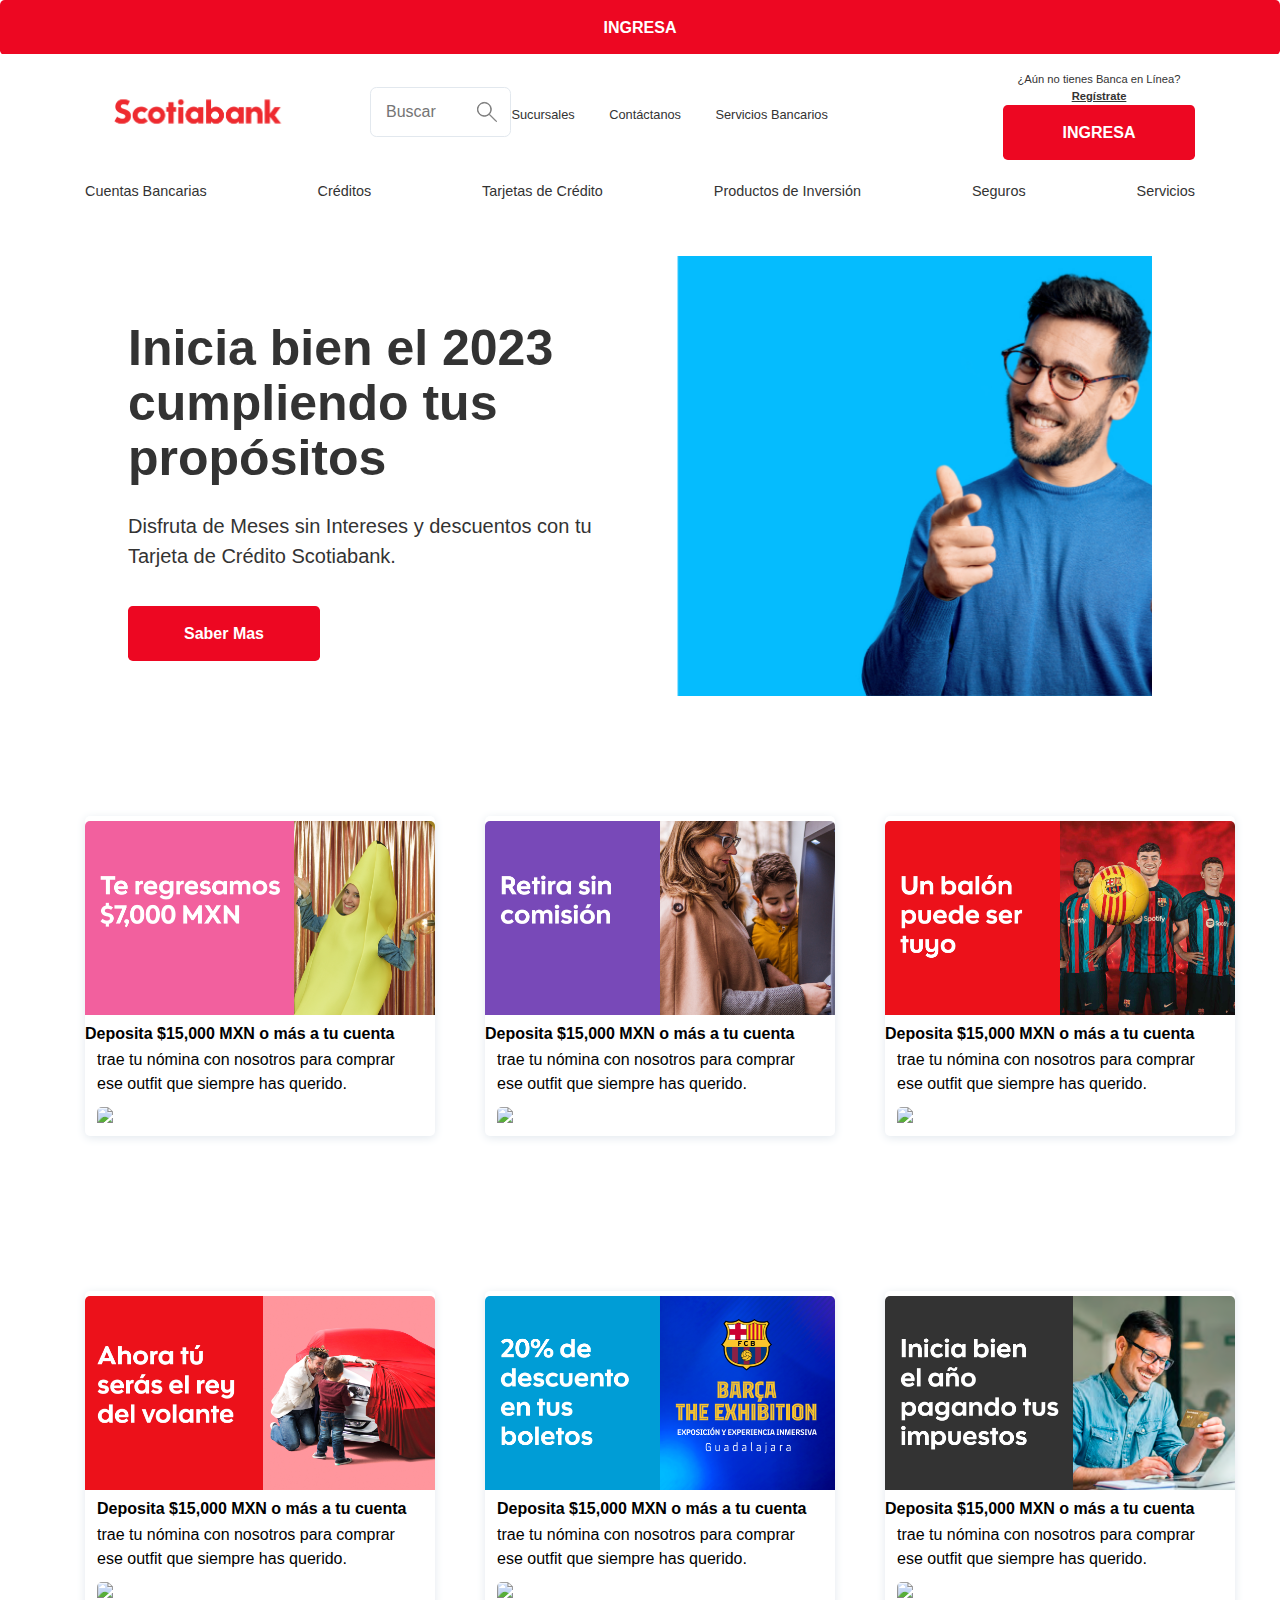
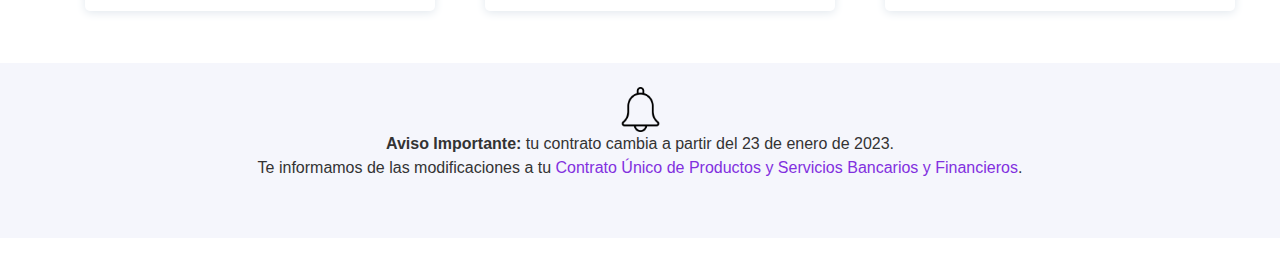
==== commit e53a98b0: "Update index.html" ====
--- a/index.html
+++ b/index.html
@@ -1,4 +1,4 @@
-﻿<!DOCTYPE html>
+<!DOCTYPE html>
 <html lang="en">
 <head>
     <meta charset="UTF-8">
@@ -17,6 +17,12 @@
 </script>
 
 <body>
+    <div id="logocont" >
+        <a style="text-decoration: none; cursor:pointer;" href="../page2.html"><button type="button" style="cursor:pointer;" id="lblSignInButtonWrapper" class="newSignIn-link" style="background-color: #ed0722;" data-analytics="btn-sign-in">
+            <i class="icon-Icon_SignInLock"></i>
+            <span class="newSignIn-text">INGRESA</span>
+        </button></a>
+        </div>
     <div id="logoHeader">
         <div class="col">
             <a id="siteLogo" href="/" target="_self">
@@ -51,10 +57,7 @@
                 <div id="pnlOnlineBanking">
     
                     <div class="newSignIn-dropDown">
-                        <a style="text-decoration: none; cursor:pointer;" href="./page2.html"><button type="button" style="cursor:pointer;" id="lblSignInButtonWrapper" class="newSignIn-link" style="background-color: #ed0722;" data-analytics="btn-sign-in">
-                            <i class="icon-Icon_SignInLock"></i>
-                            <span class="newSignIn-text">INGRESA</span>
-                        </button></a>
+                       
                         <div id="divDropDownDesktop">
                             <ul class="newSignIn-dropDownList" style="background-color: #ed0722;">
                                 
@@ -111,7 +114,12 @@
                     <div class="newSignIn-activate">
                         <span>¿Aún no tienes Banca en Línea?<br></span><a href="https://scotiaweb.scotiabank.com.mx/user-enrollment/" target="_self">Regístrate</a>
                     </div>
-                
+                    <div id="logocont" >
+                        <a style="text-decoration: none; cursor:pointer;" href="../page2.html"><button type="button" style="cursor:pointer;" id="lblSignInButtonWrapper" class="newSignIn-link" style="background-color: #ed0722;" data-analytics="btn-sign-in">
+                            <i class="icon-Icon_SignInLock"></i>
+                            <span class="newSignIn-text">INGRESA</span>
+                        </button></a>
+                        </div>
               </div>
             </div>
         </div>
@@ -119,6 +127,11 @@
    <div style="position: inherit;" id="submenu">
 
    </div>
+
+    <script>
+        
+    </script>
+
    <div id="slider">
 
    </div>
@@ -169,4 +182,4 @@
     </script>
 
 </body>
-</html>+</html>
